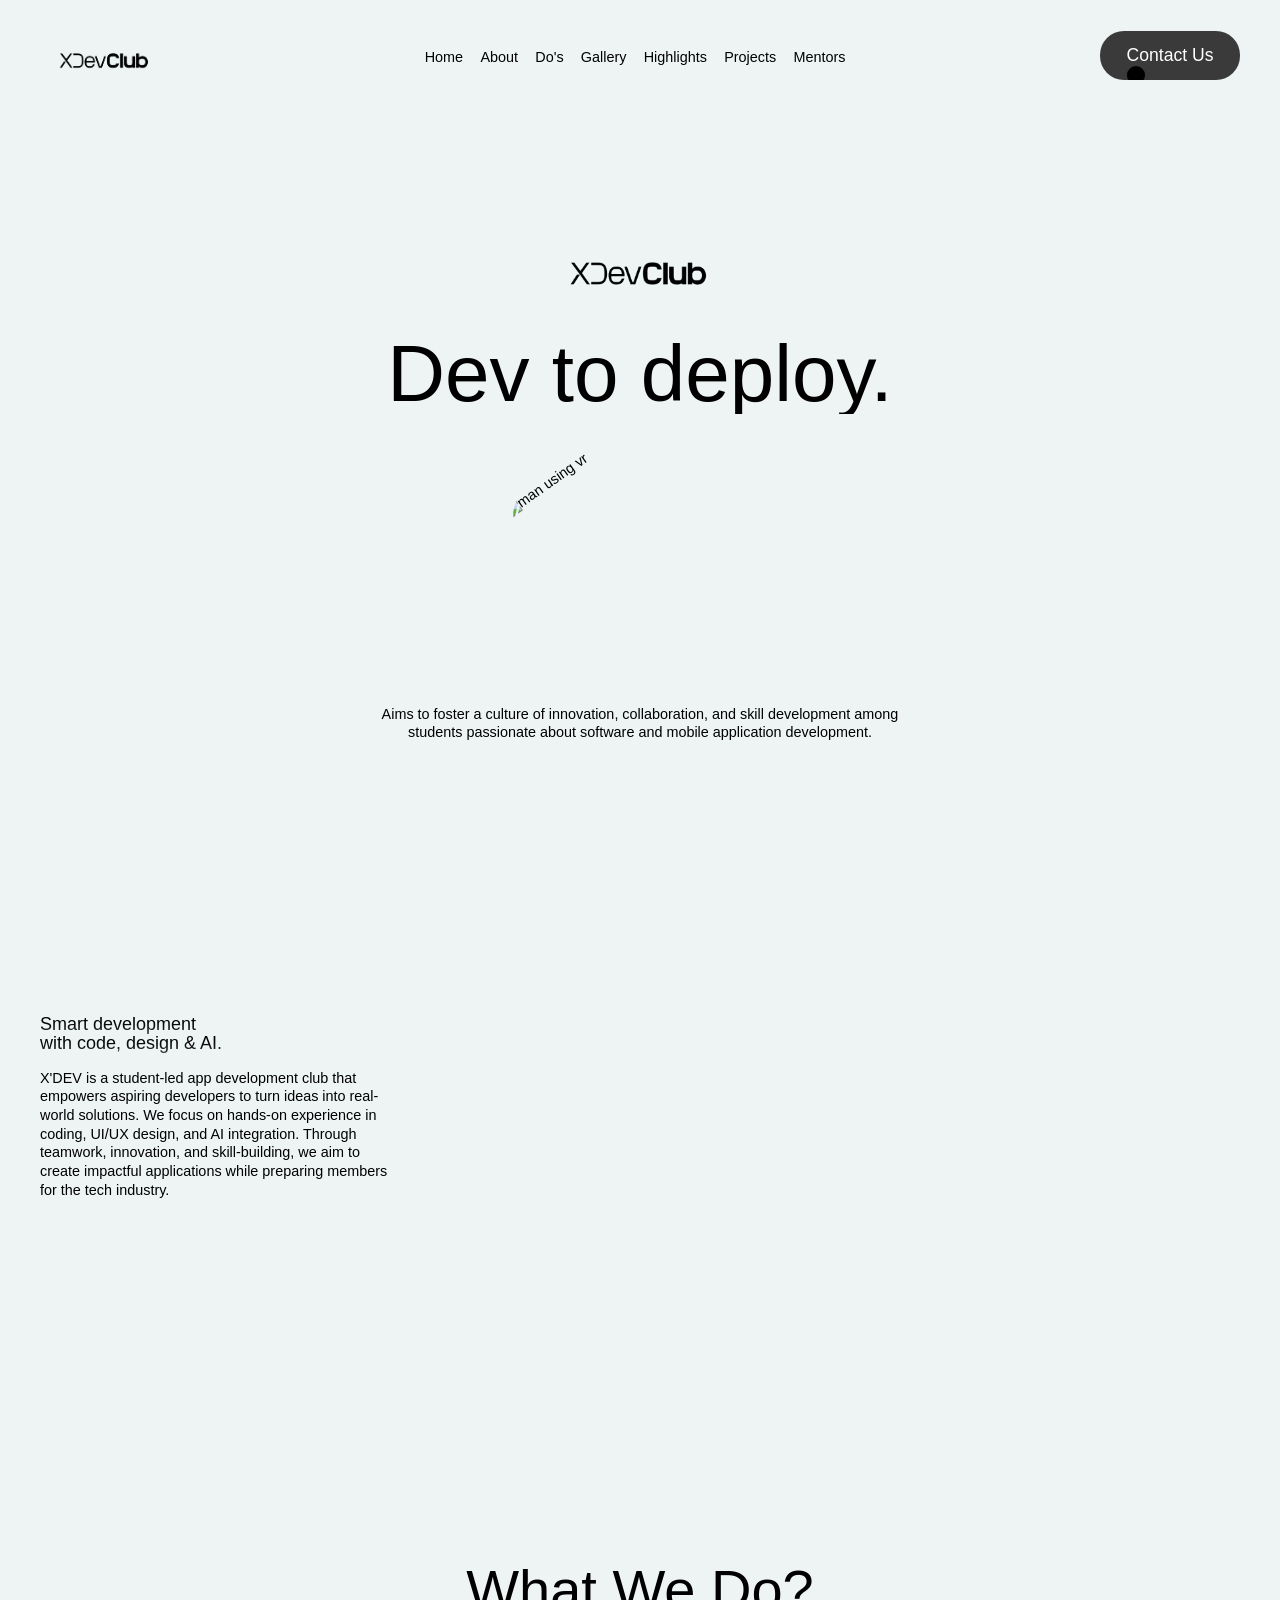
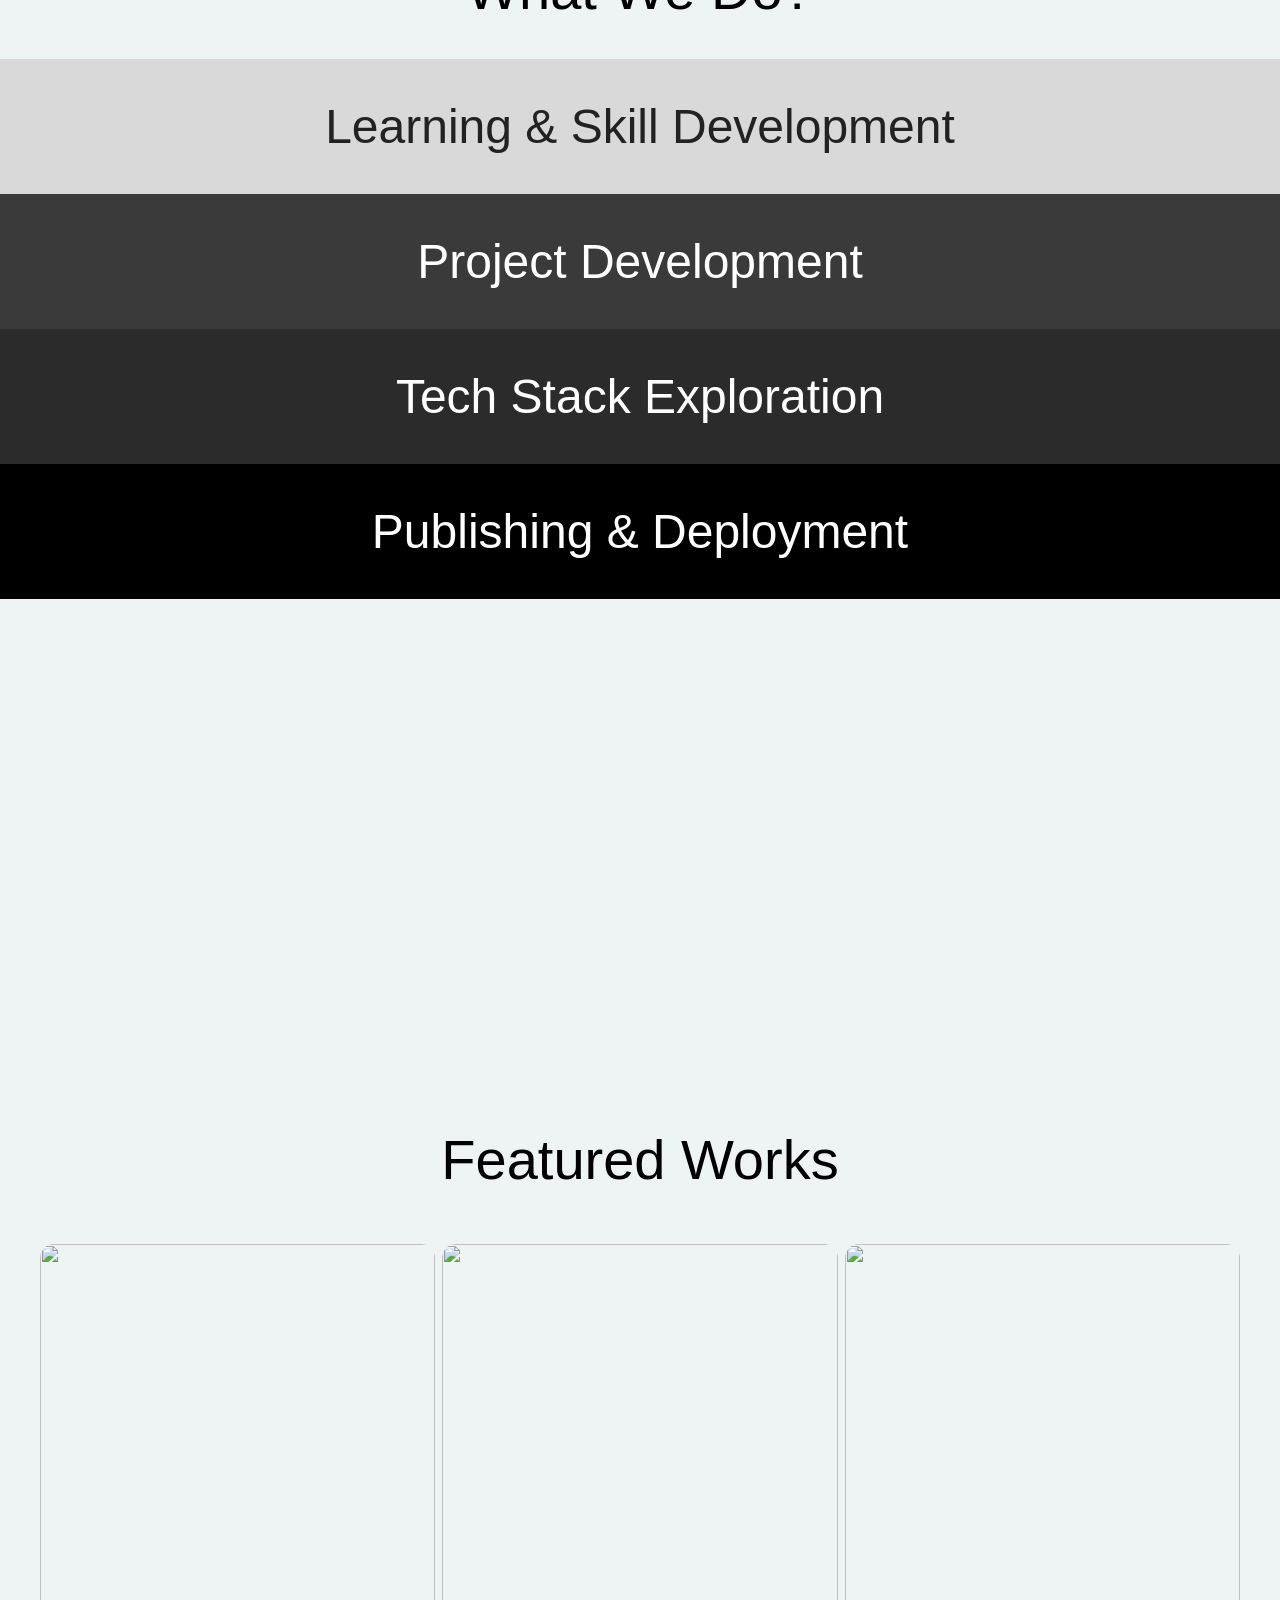
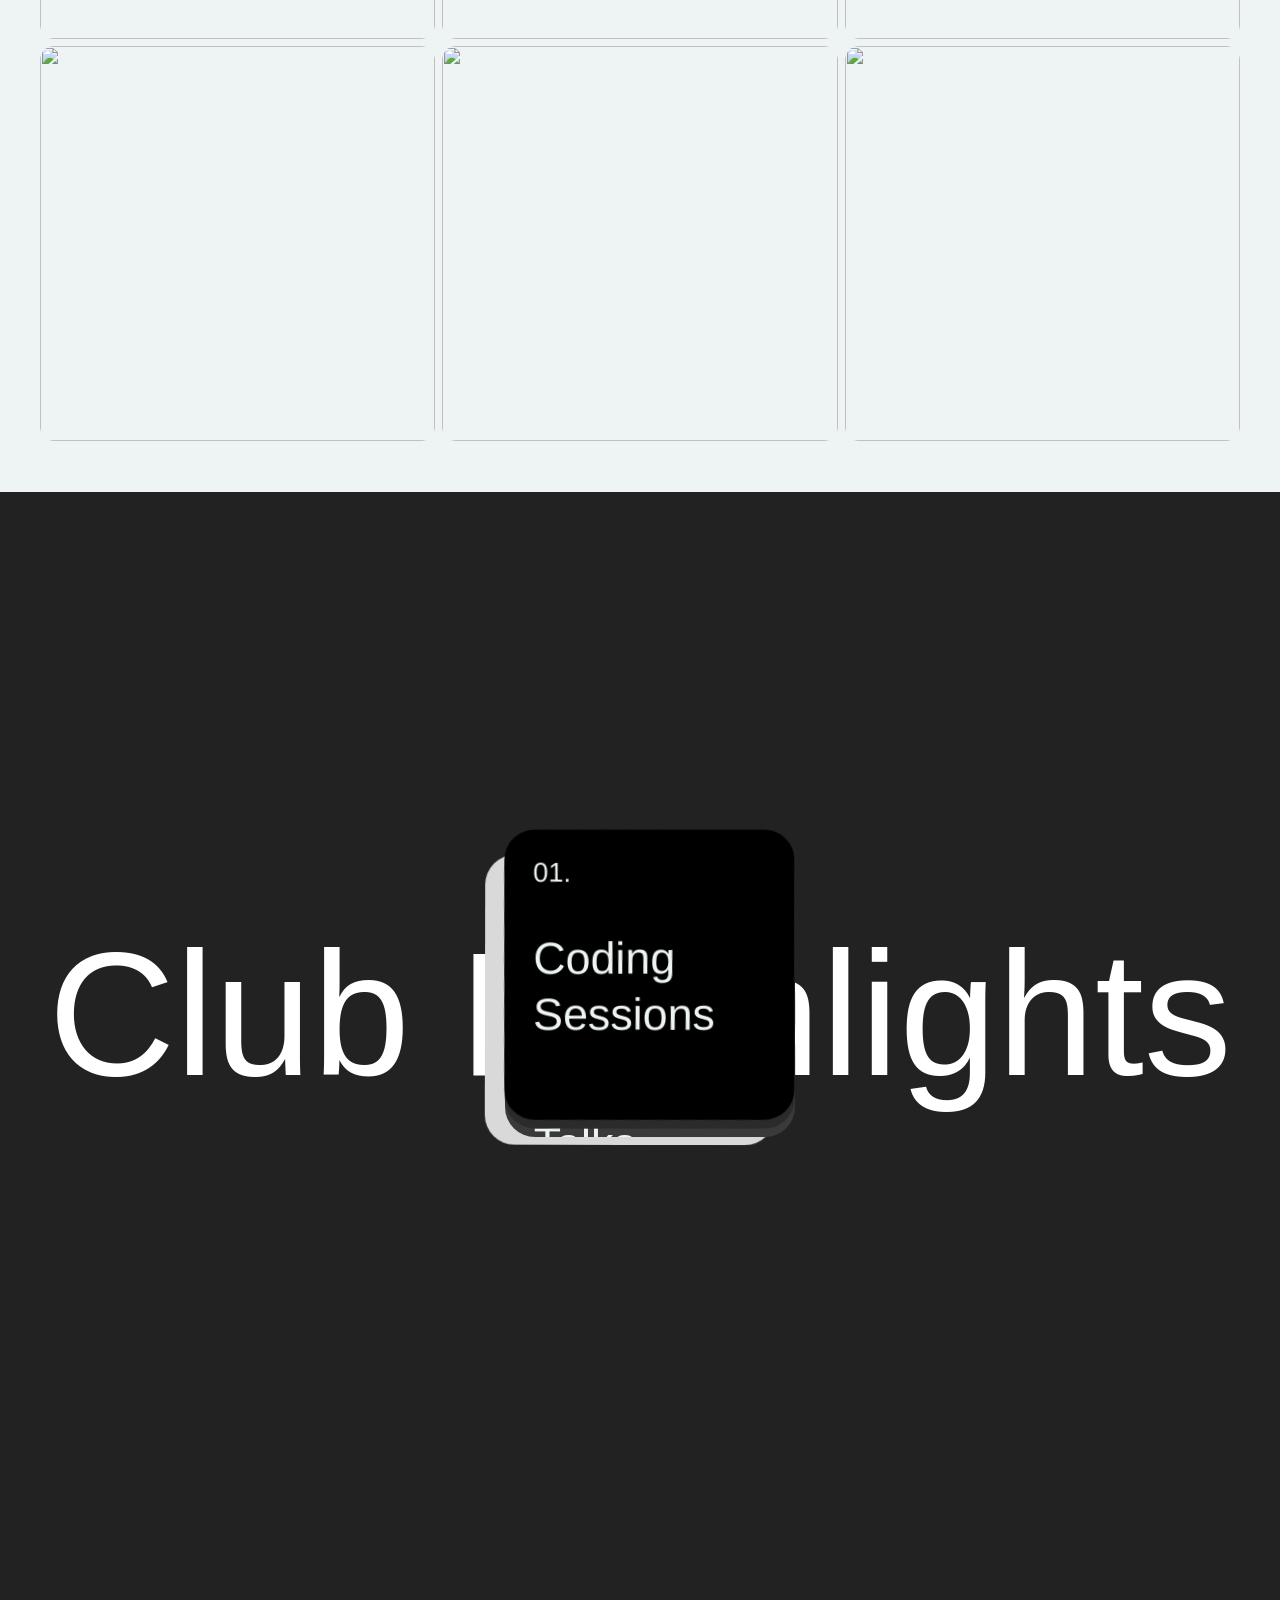
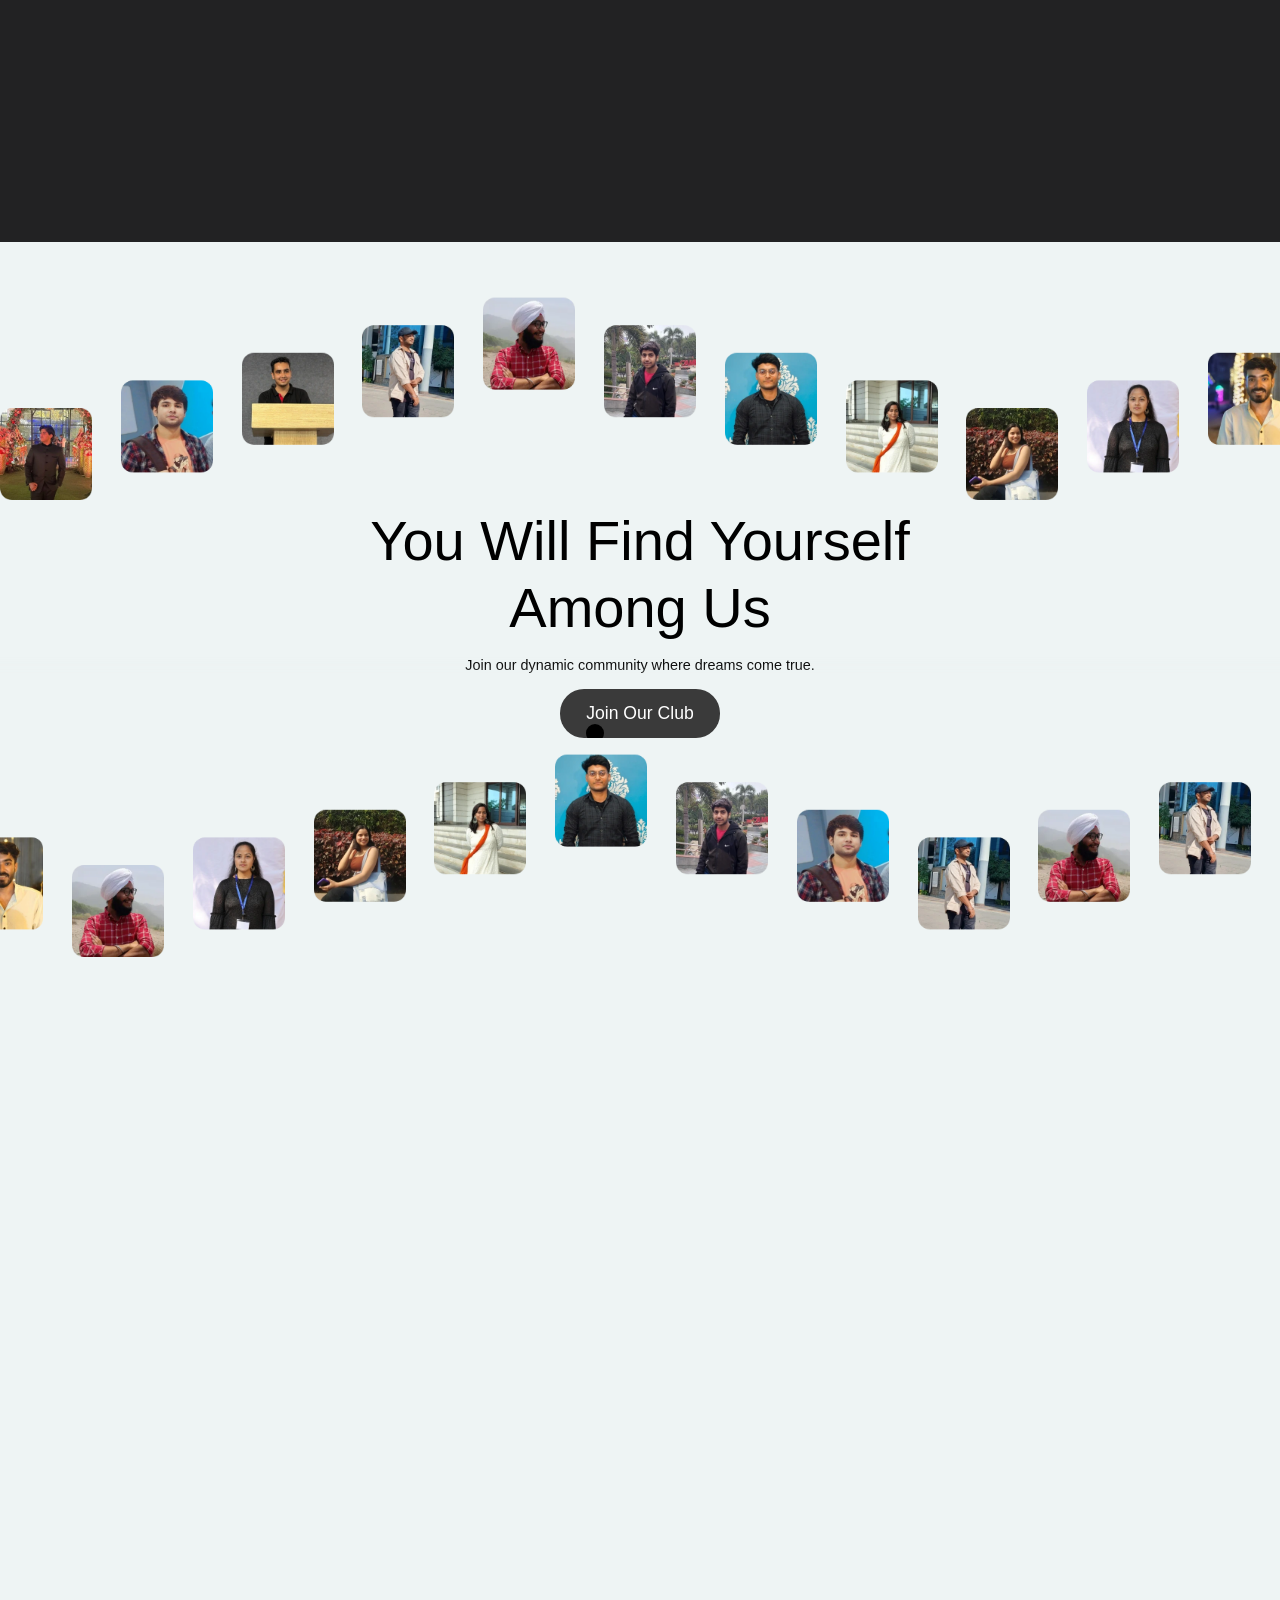
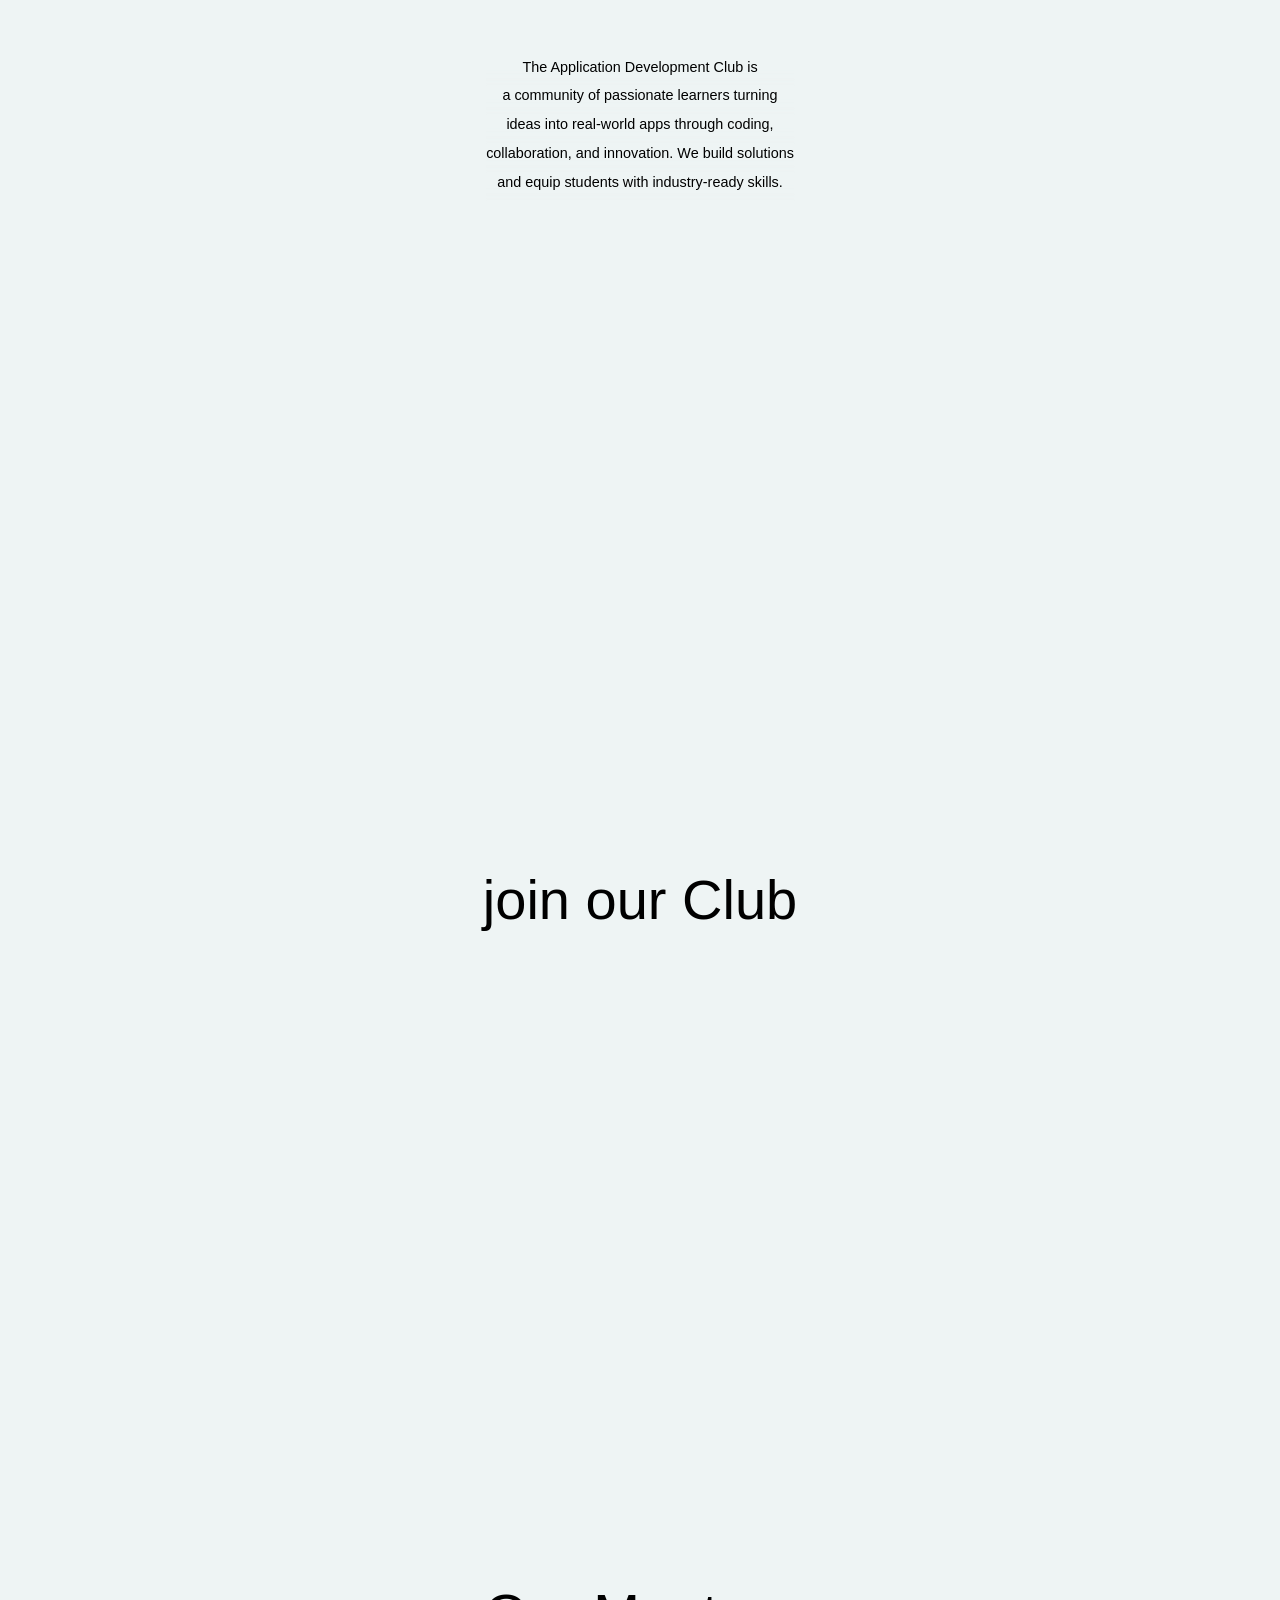
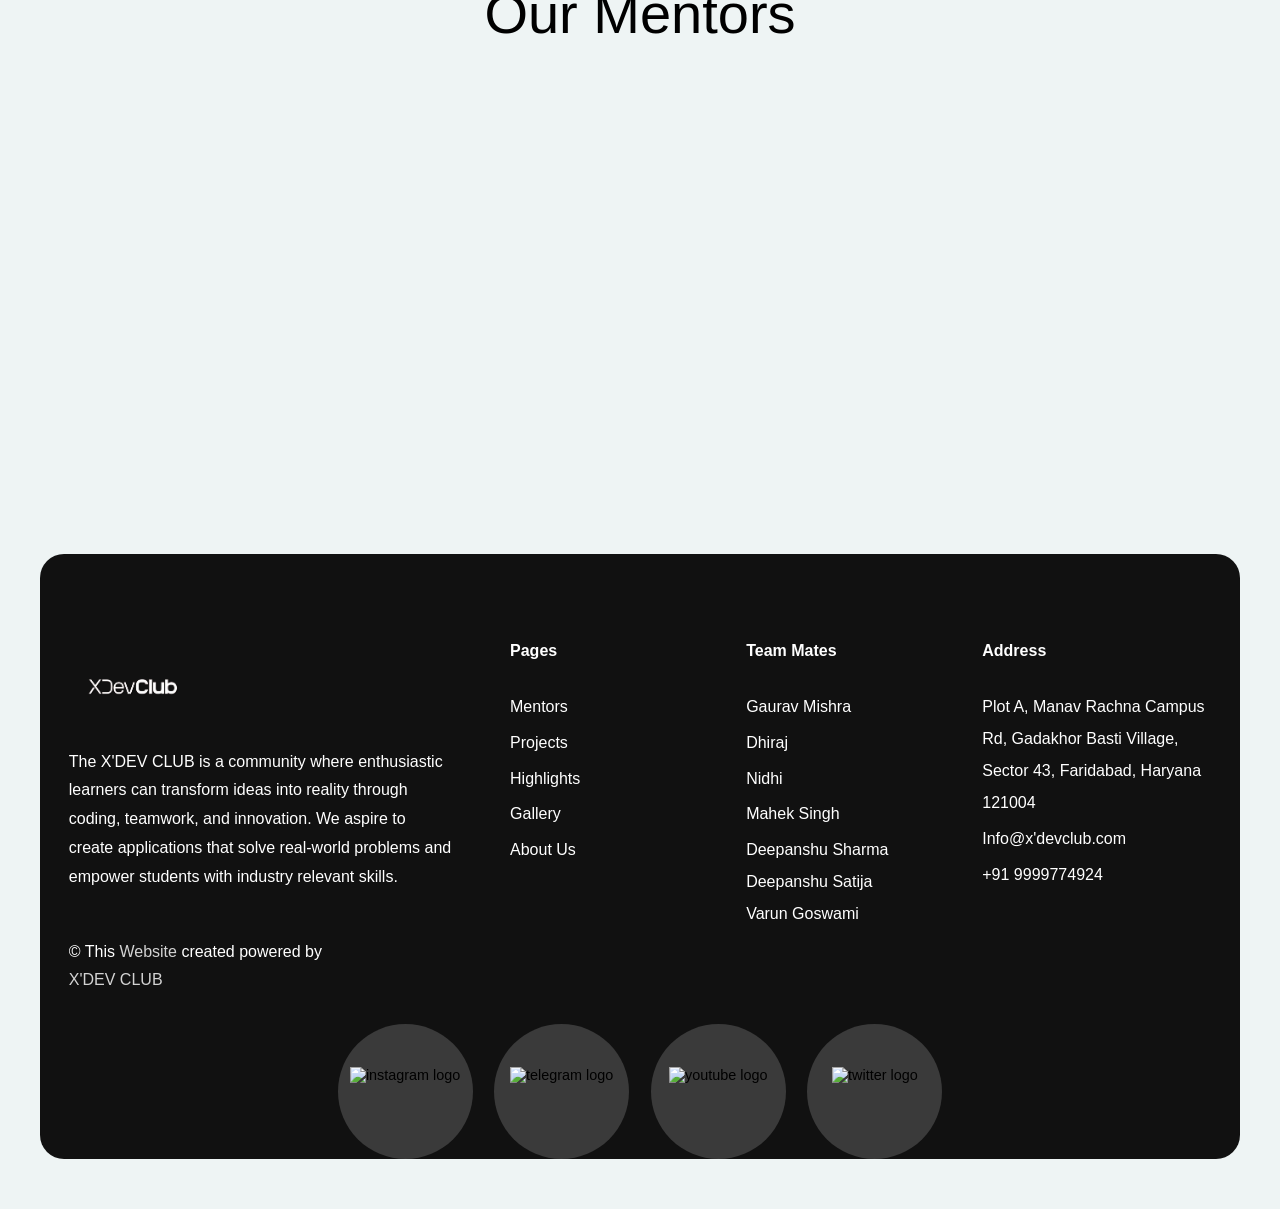
==== index.html @ ff3aebcc "." ====
<!DOCTYPE html>
<html
  data-wf-domain="specter-studios.webflow.io"
  data-wf-page="67787910245ba077c7a94ab8"
  data-wf-site="67787910245ba077c7a94ab2"
  data-wf-status="1"
  lang="en"
  data-wf-locale="en"
>
  <head>
    <meta charset="utf-8" />
    <title>X'DevClub</title>
    <meta
      content="The Application Development Club aims to foster a culture of innovation, collaboration, and
      skill development among students passionate about software and mobile application
      development. Our mission is to equip students with hands-on experience in coding, UI/UX
      design, and AI integration, enabling them to develop real-world applications and contribute to
      technological advancements. 🚀 Let’s build something extraordinary!"
      name="description"
    />
    <meta content="X'DevClub" property="og:title" />
    <meta
      content="The Application Development Club aims to foster a culture of innovation, collaboration, and
      skill development among students passionate about software and mobile application
      development. Our mission is to equip students with hands-on experience in coding, UI/UX
      design, and AI integration, enabling them to develop real-world applications and contribute to
      technological advancements. 🚀 Let’s build something extraordinary!"
      property="og:description"
    />
    <meta content="X'DevClub" property="twitter:title" />
    <meta
      content="The Application Development Club aims to foster a culture of innovation, collaboration, and
skill development among students passionate about software and mobile application
development. Our mission is to equip students with hands-on experience in coding, UI/UX
design, and AI integration, enabling them to develop real-world applications and contribute to
technological advancements. 🚀 Let’s build something extraordinary!"
      property="twitter:description"
    />
    <meta property="og:type" content="website" />
    <meta content="summary_large_image" name="twitter:card" />
    <meta content="width=device-width, initial-scale=1" name="viewport" />
    <meta content="Webflow" name="generator" />
    <link href="cdn_carsol.css" rel="stylesheet" type="text/css" />
    <style>
      @media (min-width: 992px) {
        html.w-mod-js:not(.w-mod-ix)
          [data-w-id="8fbbba06-4686-73ca-86e0-93677d5e6ffd"] {
          opacity: 0;
          -webkit-transform: translate3d(0, 0, 0) scale3d(0.1, 0.1, 1)
            rotateX(0) rotateY(0) rotateZ(0) skew(0, 0);
          -moz-transform: translate3d(0, 0, 0) scale3d(0.1, 0.1, 1) rotateX(0)
            rotateY(0) rotateZ(0) skew(0, 0);
          -ms-transform: translate3d(0, 0, 0) scale3d(0.1, 0.1, 1) rotateX(0)
            rotateY(0) rotateZ(0) skew(0, 0);
          transform: translate3d(0, 0, 0) scale3d(0.1, 0.1, 1) rotateX(0)
            rotateY(0) rotateZ(0) skew(0, 0);
        }
        html.w-mod-js:not(.w-mod-ix)
          [data-w-id="35532ee8-5e47-c0be-acbe-af765d3883df"] {
          -webkit-transform: translate3d(0, 30%, 0) scale3d(1, 1, 1) rotateX(0)
            rotateY(0) rotateZ(0) skew(0, 0);
          -moz-transform: translate3d(0, 30%, 0) scale3d(1, 1, 1) rotateX(0)
            rotateY(0) rotateZ(0) skew(0, 0);
          -ms-transform: translate3d(0, 30%, 0) scale3d(1, 1, 1) rotateX(0)
            rotateY(0) rotateZ(0) skew(0, 0);
          transform: translate3d(0, 30%, 0) scale3d(1, 1, 1) rotateX(0)
            rotateY(0) rotateZ(0) skew(0, 0);
          opacity: 0;
        }
        html.w-mod-js:not(.w-mod-ix)
          [data-w-id="ab9edc74-f421-f629-2e8b-73b5ed962778"] {
          -webkit-transform: translate3d(0, 100%, 0) scale3d(1, 1, 1) rotateX(0)
            rotateY(0) rotateZ(0) skew(0, 0);
          -moz-transform: translate3d(0, 100%, 0) scale3d(1, 1, 1) rotateX(0)
            rotateY(0) rotateZ(0) skew(0, 0);
          -ms-transform: translate3d(0, 100%, 0) scale3d(1, 1, 1) rotateX(0)
            rotateY(0) rotateZ(0) skew(0, 0);
          transform: translate3d(0, 100%, 0) scale3d(1, 1, 1) rotateX(0)
            rotateY(0) rotateZ(0) skew(0, 0);
          opacity: 0;
        }
        html.w-mod-js:not(.w-mod-ix)
          [data-w-id="3437be20-a809-67d1-092b-f926d7e4518e"] {
          -webkit-transform: translate3d(0, 0, 0) scale3d(0.1, 0.1, 1)
            rotateX(0) rotateY(0) rotateZ(0) skew(0, 0);
          -moz-transform: translate3d(0, 0, 0) scale3d(0.1, 0.1, 1) rotateX(0)
            rotateY(0) rotateZ(0) skew(0, 0);
          -ms-transform: translate3d(0, 0, 0) scale3d(0.1, 0.1, 1) rotateX(0)
            rotateY(0) rotateZ(0) skew(0, 0);
          transform: translate3d(0, 0, 0) scale3d(0.1, 0.1, 1) rotateX(0)
            rotateY(0) rotateZ(0) skew(0, 0);
          opacity: 0;
        }
        html.w-mod-js:not(.w-mod-ix)
          [data-w-id="0b38cba1-bd71-31d9-778a-3b362b10320b"] {
          opacity: 0;
        }
        html.w-mod-js:not(.w-mod-ix)
          [data-w-id="0b38cba1-bd71-31d9-778a-3b362b1031ef"] {
          -webkit-transform: translate3d(0, 0, 0) scale3d(1, 1, 1) rotateX(0)
            rotateY(0) rotateZ(0) skew(0, 0);
          -moz-transform: translate3d(0, 0, 0) scale3d(1, 1, 1) rotateX(0)
            rotateY(0) rotateZ(0) skew(0, 0);
          -ms-transform: translate3d(0, 0, 0) scale3d(1, 1, 1) rotateX(0)
            rotateY(0) rotateZ(0) skew(0, 0);
          transform: translate3d(0, 0, 0) scale3d(1, 1, 1) rotateX(0) rotateY(0)
            rotateZ(0) skew(0, 0);
        }
        html.w-mod-js:not(.w-mod-ix)
          [data-w-id="0b38cba1-bd71-31d9-778a-3b362b1031f1"] {
          opacity: 0;
        }
        html.w-mod-js:not(.w-mod-ix)
          [data-w-id="0b38cba1-bd71-31d9-778a-3b362b1031fe"] {
          opacity: 0;
        }
        html.w-mod-js:not(.w-mod-ix)
          [data-w-id="0b38cba1-bd71-31d9-778a-3b362b103209"] {
          -webkit-transform: translate3d(0, 0, 0) scale3d(1, 1, 1) rotateX(0)
            rotateY(0) rotateZ(0) skew(0, 0);
          -moz-transform: translate3d(0, 0, 0) scale3d(1, 1, 1) rotateX(0)
            rotateY(0) rotateZ(0) skew(0, 0);
          -ms-transform: translate3d(0, 0, 0) scale3d(1, 1, 1) rotateX(0)
            rotateY(0) rotateZ(0) skew(0, 0);
          transform: translate3d(0, 0, 0) scale3d(1, 1, 1) rotateX(0) rotateY(0)
            rotateZ(0) skew(0, 0);
        }
        html.w-mod-js:not(.w-mod-ix)
          [data-w-id="0b38cba1-bd71-31d9-778a-3b362b103218"] {
          opacity: 0;
        }
        html.w-mod-js:not(.w-mod-ix)
          [data-w-id="0b38cba1-bd71-31d9-778a-3b362b1031fc"] {
          -webkit-transform: translate3d(0, 0, 0) scale3d(1, 1, 1) rotateX(0)
            rotateY(0) rotateZ(0) skew(0, 0);
          -moz-transform: translate3d(0, 0, 0) scale3d(1, 1, 1) rotateX(0)
            rotateY(0) rotateZ(0) skew(0, 0);
          -ms-transform: translate3d(0, 0, 0) scale3d(1, 1, 1) rotateX(0)
            rotateY(0) rotateZ(0) skew(0, 0);
          transform: translate3d(0, 0, 0) scale3d(1, 1, 1) rotateX(0) rotateY(0)
            rotateZ(0) skew(0, 0);
        }
        html.w-mod-js:not(.w-mod-ix)
          [data-w-id="9587551f-8542-8efc-26c5-cc6e75524a61"] {
          opacity: 1;
          width: 70%;
        }
        html.w-mod-js:not(.w-mod-ix)
          [data-w-id="9587551f-8542-8efc-26c5-cc6e75524a66"] {
          opacity: 1;
          width: 70%;
        }
        html.w-mod-js:not(.w-mod-ix)
          [data-w-id="9587551f-8542-8efc-26c5-cc6e75524a6b"] {
          opacity: 1;
          width: 70%;
        }
        html.w-mod-js:not(.w-mod-ix)
          [data-w-id="9587551f-8542-8efc-26c5-cc6e75524a70"] {
          opacity: 1;
          width: 70%;
        }
        html.w-mod-js:not(.w-mod-ix)
          [data-w-id="9587551f-8542-8efc-26c5-cc6e75524a69"] {
          -webkit-transform: translate3d(0, 0, 0) scale3d(1, 1, 1) rotateX(0)
            rotateY(0) rotateZ(0deg) skew(0, 0);
          -moz-transform: translate3d(0, 0, 0) scale3d(1, 1, 1) rotateX(0)
            rotateY(0) rotateZ(0deg) skew(0, 0);
          -ms-transform: translate3d(0, 0, 0) scale3d(1, 1, 1) rotateX(0)
            rotateY(0) rotateZ(0deg) skew(0, 0);
          transform: translate3d(0, 0, 0) scale3d(1, 1, 1) rotateX(0) rotateY(0)
            rotateZ(0deg) skew(0, 0);
        }
        html.w-mod-js:not(.w-mod-ix)
          [data-w-id="9587551f-8542-8efc-26c5-cc6e75524a6e"] {
          -webkit-transform: translate3d(0, 0, 0) scale3d(1, 1, 1) rotateX(0)
            rotateY(0) rotateZ(0deg) skew(0, 0);
          -moz-transform: translate3d(0, 0, 0) scale3d(1, 1, 1) rotateX(0)
            rotateY(0) rotateZ(0deg) skew(0, 0);
          -ms-transform: translate3d(0, 0, 0) scale3d(1, 1, 1) rotateX(0)
            rotateY(0) rotateZ(0deg) skew(0, 0);
          transform: translate3d(0, 0, 0) scale3d(1, 1, 1) rotateX(0) rotateY(0)
            rotateZ(0deg) skew(0, 0);
        }
        html.w-mod-js:not(.w-mod-ix)
          [data-w-id="9587551f-8542-8efc-26c5-cc6e75524a64"] {
          -webkit-transform: translate3d(0, 0, 0) scale3d(1, 1, 1) rotateX(0)
            rotateY(0) rotateZ(0deg) skew(0, 0);
          -moz-transform: translate3d(0, 0, 0) scale3d(1, 1, 1) rotateX(0)
            rotateY(0) rotateZ(0deg) skew(0, 0);
          -ms-transform: translate3d(0, 0, 0) scale3d(1, 1, 1) rotateX(0)
            rotateY(0) rotateZ(0deg) skew(0, 0);
          transform: translate3d(0, 0, 0) scale3d(1, 1, 1) rotateX(0) rotateY(0)
            rotateZ(0deg) skew(0, 0);
        }
        html.w-mod-js:not(.w-mod-ix)
          [data-w-id="9587551f-8542-8efc-26c5-cc6e75524a73"] {
          -webkit-transform: translate3d(0, 0, 0) scale3d(1, 1, 1) rotateX(0)
            rotateY(0) rotateZ(0deg) skew(0, 0);
          -moz-transform: translate3d(0, 0, 0) scale3d(1, 1, 1) rotateX(0)
            rotateY(0) rotateZ(0deg) skew(0, 0);
          -ms-transform: translate3d(0, 0, 0) scale3d(1, 1, 1) rotateX(0)
            rotateY(0) rotateZ(0deg) skew(0, 0);
          transform: translate3d(0, 0, 0) scale3d(1, 1, 1) rotateX(0) rotateY(0)
            rotateZ(0deg) skew(0, 0);
        }
        html.w-mod-js:not(.w-mod-ix)
          [data-w-id="4a65b648-2397-6355-b151-b437a71fe22b"] {
          opacity: 0;
        }
        html.w-mod-js:not(.w-mod-ix)
          [data-w-id="e6f961f5-3f72-dba5-6212-361e06eab67c"] {
          -webkit-transform: translate3d(0, 0, 0) scale3d(1, 1, 1) rotateX(0)
            rotateY(0) rotateZ(0) skew(0, 0);
          -moz-transform: translate3d(0, 0, 0) scale3d(1, 1, 1) rotateX(0)
            rotateY(0) rotateZ(0) skew(0, 0);
          -ms-transform: translate3d(0, 0, 0) scale3d(1, 1, 1) rotateX(0)
            rotateY(0) rotateZ(0) skew(0, 0);
          transform: translate3d(0, 0, 0) scale3d(1, 1, 1) rotateX(0) rotateY(0)
            rotateZ(0) skew(0, 0);
        }
      }

      @media (max-width: 991px) and (min-width: 768px) {
        html.w-mod-js:not(.w-mod-ix)
          [data-w-id="8fbbba06-4686-73ca-86e0-93677d5e6ffd"] {
          opacity: 0;
          -webkit-transform: translate3d(0, 0, 0) scale3d(0.1, 0.1, 1)
            rotateX(0) rotateY(0) rotateZ(0) skew(0, 0);
          -moz-transform: translate3d(0, 0, 0) scale3d(0.1, 0.1, 1) rotateX(0)
            rotateY(0) rotateZ(0) skew(0, 0);
          -ms-transform: translate3d(0, 0, 0) scale3d(0.1, 0.1, 1) rotateX(0)
            rotateY(0) rotateZ(0) skew(0, 0);
          transform: translate3d(0, 0, 0) scale3d(0.1, 0.1, 1) rotateX(0)
            rotateY(0) rotateZ(0) skew(0, 0);
        }
        html.w-mod-js:not(.w-mod-ix)
          [data-w-id="35532ee8-5e47-c0be-acbe-af765d3883df"] {
          -webkit-transform: translate3d(0, 30%, 0) scale3d(1, 1, 1) rotateX(0)
            rotateY(0) rotateZ(0) skew(0, 0);
          -moz-transform: translate3d(0, 30%, 0) scale3d(1, 1, 1) rotateX(0)
            rotateY(0) rotateZ(0) skew(0, 0);
          -ms-transform: translate3d(0, 30%, 0) scale3d(1, 1, 1) rotateX(0)
            rotateY(0) rotateZ(0) skew(0, 0);
          transform: translate3d(0, 30%, 0) scale3d(1, 1, 1) rotateX(0)
            rotateY(0) rotateZ(0) skew(0, 0);
          opacity: 0;
        }
        html.w-mod-js:not(.w-mod-ix)
          [data-w-id="ab9edc74-f421-f629-2e8b-73b5ed962778"] {
          -webkit-transform: translate3d(0, 100%, 0) scale3d(1, 1, 1) rotateX(0)
            rotateY(0) rotateZ(0) skew(0, 0);
          -moz-transform: translate3d(0, 100%, 0) scale3d(1, 1, 1) rotateX(0)
            rotateY(0) rotateZ(0) skew(0, 0);
          -ms-transform: translate3d(0, 100%, 0) scale3d(1, 1, 1) rotateX(0)
            rotateY(0) rotateZ(0) skew(0, 0);
          transform: translate3d(0, 100%, 0) scale3d(1, 1, 1) rotateX(0)
            rotateY(0) rotateZ(0) skew(0, 0);
          opacity: 0;
        }
        html.w-mod-js:not(.w-mod-ix)
          [data-w-id="3437be20-a809-67d1-092b-f926d7e4518e"] {
          -webkit-transform: translate3d(0, 0, 0) scale3d(0.1, 0.1, 1)
            rotateX(0) rotateY(0) rotateZ(0) skew(0, 0);
          -moz-transform: translate3d(0, 0, 0) scale3d(0.1, 0.1, 1) rotateX(0)
            rotateY(0) rotateZ(0) skew(0, 0);
          -ms-transform: translate3d(0, 0, 0) scale3d(0.1, 0.1, 1) rotateX(0)
            rotateY(0) rotateZ(0) skew(0, 0);
          transform: translate3d(0, 0, 0) scale3d(0.1, 0.1, 1) rotateX(0)
            rotateY(0) rotateZ(0) skew(0, 0);
          opacity: 0;
        }
      }

      @media (max-width: 767px) and (min-width: 480px) {
        html.w-mod-js:not(.w-mod-ix)
          [data-w-id="8fbbba06-4686-73ca-86e0-93677d5e6ffd"] {
          opacity: 0;
          -webkit-transform: translate3d(0, 0, 0) scale3d(0.1, 0.1, 1)
            rotateX(0) rotateY(0) rotateZ(0) skew(0, 0);
          -moz-transform: translate3d(0, 0, 0) scale3d(0.1, 0.1, 1) rotateX(0)
            rotateY(0) rotateZ(0) skew(0, 0);
          -ms-transform: translate3d(0, 0, 0) scale3d(0.1, 0.1, 1) rotateX(0)
            rotateY(0) rotateZ(0) skew(0, 0);
          transform: translate3d(0, 0, 0) scale3d(0.1, 0.1, 1) rotateX(0)
            rotateY(0) rotateZ(0) skew(0, 0);
        }
        html.w-mod-js:not(.w-mod-ix)
          [data-w-id="35532ee8-5e47-c0be-acbe-af765d3883df"] {
          -webkit-transform: translate3d(0, 30%, 0) scale3d(1, 1, 1) rotateX(0)
            rotateY(0) rotateZ(0) skew(0, 0);
          -moz-transform: translate3d(0, 30%, 0) scale3d(1, 1, 1) rotateX(0)
            rotateY(0) rotateZ(0) skew(0, 0);
          -ms-transform: translate3d(0, 30%, 0) scale3d(1, 1, 1) rotateX(0)
            rotateY(0) rotateZ(0) skew(0, 0);
          transform: translate3d(0, 30%, 0) scale3d(1, 1, 1) rotateX(0)
            rotateY(0) rotateZ(0) skew(0, 0);
          opacity: 0;
        }
        html.w-mod-js:not(.w-mod-ix)
          [data-w-id="ab9edc74-f421-f629-2e8b-73b5ed962778"] {
          -webkit-transform: translate3d(0, 100%, 0) scale3d(1, 1, 1) rotateX(0)
            rotateY(0) rotateZ(0) skew(0, 0);
          -moz-transform: translate3d(0, 100%, 0) scale3d(1, 1, 1) rotateX(0)
            rotateY(0) rotateZ(0) skew(0, 0);
          -ms-transform: translate3d(0, 100%, 0) scale3d(1, 1, 1) rotateX(0)
            rotateY(0) rotateZ(0) skew(0, 0);
          transform: translate3d(0, 100%, 0) scale3d(1, 1, 1) rotateX(0)
            rotateY(0) rotateZ(0) skew(0, 0);
          opacity: 0;
        }
        html.w-mod-js:not(.w-mod-ix)
          [data-w-id="3437be20-a809-67d1-092b-f926d7e4518e"] {
          -webkit-transform: translate3d(0, 0, 0) scale3d(0.1, 0.1, 1)
            rotateX(0) rotateY(0) rotateZ(0) skew(0, 0);
          -moz-transform: translate3d(0, 0, 0) scale3d(0.1, 0.1, 1) rotateX(0)
            rotateY(0) rotateZ(0) skew(0, 0);
          -ms-transform: translate3d(0, 0, 0) scale3d(0.1, 0.1, 1) rotateX(0)
            rotateY(0) rotateZ(0) skew(0, 0);
          transform: translate3d(0, 0, 0) scale3d(0.1, 0.1, 1) rotateX(0)
            rotateY(0) rotateZ(0) skew(0, 0);
          opacity: 0;
        }
      }

      @media (max-width: 479px) {
        html.w-mod-js:not(.w-mod-ix)
          [data-w-id="8fbbba06-4686-73ca-86e0-93677d5e6ffd"] {
          opacity: 0;
          -webkit-transform: translate3d(0, 0, 0) scale3d(0.1, 0.1, 1)
            rotateX(0) rotateY(0) rotateZ(0) skew(0, 0);
          -moz-transform: translate3d(0, 0, 0) scale3d(0.1, 0.1, 1) rotateX(0)
            rotateY(0) rotateZ(0) skew(0, 0);
          -ms-transform: translate3d(0, 0, 0) scale3d(0.1, 0.1, 1) rotateX(0)
            rotateY(0) rotateZ(0) skew(0, 0);
          transform: translate3d(0, 0, 0) scale3d(0.1, 0.1, 1) rotateX(0)
            rotateY(0) rotateZ(0) skew(0, 0);
        }
        html.w-mod-js:not(.w-mod-ix)
          [data-w-id="35532ee8-5e47-c0be-acbe-af765d3883df"] {
          -webkit-transform: translate3d(0, 30%, 0) scale3d(1, 1, 1) rotateX(0)
            rotateY(0) rotateZ(0) skew(0, 0);
          -moz-transform: translate3d(0, 30%, 0) scale3d(1, 1, 1) rotateX(0)
            rotateY(0) rotateZ(0) skew(0, 0);
          -ms-transform: translate3d(0, 30%, 0) scale3d(1, 1, 1) rotateX(0)
            rotateY(0) rotateZ(0) skew(0, 0);
          transform: translate3d(0, 30%, 0) scale3d(1, 1, 1) rotateX(0)
            rotateY(0) rotateZ(0) skew(0, 0);
          opacity: 0;
        }
        html.w-mod-js:not(.w-mod-ix)
          [data-w-id="ab9edc74-f421-f629-2e8b-73b5ed962778"] {
          -webkit-transform: translate3d(0, 100%, 0) scale3d(1, 1, 1) rotateX(0)
            rotateY(0) rotateZ(0) skew(0, 0);
          -moz-transform: translate3d(0, 100%, 0) scale3d(1, 1, 1) rotateX(0)
            rotateY(0) rotateZ(0) skew(0, 0);
          -ms-transform: translate3d(0, 100%, 0) scale3d(1, 1, 1) rotateX(0)
            rotateY(0) rotateZ(0) skew(0, 0);
          transform: translate3d(0, 100%, 0) scale3d(1, 1, 1) rotateX(0)
            rotateY(0) rotateZ(0) skew(0, 0);
          opacity: 0;
        }
        html.w-mod-js:not(.w-mod-ix)
          [data-w-id="3437be20-a809-67d1-092b-f926d7e4518e"] {
          -webkit-transform: translate3d(0, 0, 0) scale3d(0.1, 0.1, 1)
            rotateX(0) rotateY(0) rotateZ(0) skew(0, 0);
          -moz-transform: translate3d(0, 0, 0) scale3d(0.1, 0.1, 1) rotateX(0)
            rotateY(0) rotateZ(0) skew(0, 0);
          -ms-transform: translate3d(0, 0, 0) scale3d(0.1, 0.1, 1) rotateX(0)
            rotateY(0) rotateZ(0) skew(0, 0);
          transform: translate3d(0, 0, 0) scale3d(0.1, 0.1, 1) rotateX(0)
            rotateY(0) rotateZ(0) skew(0, 0);
          opacity: 0;
        }
      }
    </style>
    <link href="https://fonts.googleapis.com" rel="preconnect" />
    <link
      href="https://fonts.gstatic.com"
      rel="preconnect"
      crossorigin="anonymous"
    />
    <script
      src="https://ajax.googleapis.com/ajax/libs/webfont/1.6.26/webfont.js"
      type="text/javascript"
    ></script>
    <script type="text/javascript">
      WebFont.load({
        google: {
          families: [
            "Syne:regular,500,600,700,800",
            "Bebas Neue:regular:latin,latin-ext",
          ],
        },
      });
    </script>
    <script type="text/javascript">
      !(function (o, c) {
        var n = c.documentElement,
          t = " w-mod-";
        (n.className += t + "js"),
          ("ontouchstart" in o ||
            (o.DocumentTouch && c instanceof DocumentTouch)) &&
            (n.className += t + "touch");
      })(window, document);
    </script>
    <link href="xlogo_with_bg.jpg" rel="shortcut icon" type="image/x-icon" />
    <link rel="apple-touch-icon" />
    <script type="text/javascript">
      window.__WEBFLOW_CURRENCY_SETTINGS = {
        currencyCode: "USD",
        symbol: "$",
        decimal: ".",
        fractionDigits: 2,
        group: ",",
        template:
          '{{wf {"path":"symbol","type":"PlainText"} }} {{wf {"path":"amount","type":"CommercePrice"} }} {{wf {"path":"currencyCode","type":"PlainText"} }}',
        hideDecimalForWholeNumbers: false,
      };
    </script>
  </head>

  <body data-scroll-time="3">
    <main>
      <div
        data-animation="default"
        data-collapse="medium"
        data-duration="500"
        data-easing="ease-in-out"
        data-easing2="ease-in-out"
        data-doc-height="1"
        role="banner"
        class="navbar w-nav"
      >
        <div class="container is--navbar w-container">
          <a
            href="/"
            aria-current="page"
            class="brand-logo is--menu w-nav-brand w--current"
          >
            <h1 class="h1-title is--home">
              <img
                src="image.png"
                alt="X'DEV Club Logo"
                style="width: 130px; height: auto"
              />
            </h1>
          </a>
          <div class="nav-menu-wrap">
            <div
              role="navigation"
              data-w-id="ae8a9a12-82d0-d23e-aa80-50dfda0a73d3"
              class="nav-menu w-nav-menu"
            >
              <a
                data-w-id="1d350023-bfd1-d59c-2b20-290567143db9"
                href="/"
                aria-current="page"
                class="nav-menu-item-wrap is--header w-inline-block w--current"
              >
                <div class="nav-menu__item is--large">Home</div>
                <div class="nav-menu__line"></div>
              </a>
              <a
                data-w-id="a7642e83-ba0c-ff59-ae74-7e8ca9f1b20e"
                href="#aboutttt"
                class="nav-menu-item-wrap is--header w-inline-block"
              >
                <div class="nav-menu__item is--large">About</div>
                <div class="nav-menu__line"></div>
              </a>
              <a
                data-w-id="2ba30397-c5fe-fd92-332a-b99df42c128c"
                href="#what_we_do"
                class="nav-menu-item-wrap is--header w-inline-block"
              >
                <div class="nav-menu__item is--large">Do's</div>
                <div class="nav-menu__line"></div>
              </a>
              <a
                data-w-id="97d31a11-8a9c-2a8e-f899-32db2b7af18f"
                href="#gallery_featured_works"
                class="nav-menu-item-wrap is--header w-inline-block"
              >
                <div class="nav-menu__item is--large">Gallery</div>
                <div class="nav-menu__line"></div>
              </a>
              <a
                data-w-id="20dda832-a15d-41c9-afe1-ebad01c2f7b9"
                href="#Highlights"
                class="nav-menu-item-wrap is--header w-inline-block"
              >
                <div class="nav-menu__item is--large">Highlights</div>
                <div class="nav-menu__line"></div>
              </a>
              <a
                data-w-id="350c310b-54d1-9628-13e9-a2b761bc4ffe"
                href="#"
                class="nav-menu-item-wrap is--header w-inline-block"
              >
                <div class="nav-menu__item is--large">Projects</div>
                <div class="nav-menu__line"></div>
              </a>
              <a
                data-w-id="e03b4330-9eaf-8617-d6e9-c78133c66767"
                href="#Mentors"
                class="nav-menu-item-wrap is--header w-inline-block"
              >
                <div class="nav-menu__item is--large">Mentors</div>
                <div class="nav-menu__line"></div>
              </a>
              <div class="nav-menu-bg"></div>
            </div>
          </div>
          <div class="navbar-button-wrap">
            <div
              data-w-id="ae8a9a12-82d0-d23e-aa80-50dfda0a73e1"
              class="menu-button w-nav-button"
            >
              <div class="menu-button__line is--first"></div>
              <div class="menu-button__line is--second"></div>
            </div>
            <div class="navbar-contact-button-wrap">
              <a
                href="#"
                data-w-id="0dd4854a-d943-1665-901d-2a8c8cece449"
                class="global-button w-inline-block"
              >
                <div class="button__text">Contact Us</div>
                <div class="color-box is--black"></div>
              </a>
            </div>
          </div>
        </div>
      </div>
      <section
        data-w-id="0edd65f2-6f8c-7ef6-dcc3-559767cf5458"
        class="home-hero-section"
      >
        <div
          class="w-layout-blockcontainer container is--vertical-padding-zero w-container"
        >
          <div class="home-hero">
            <div
              data-w-id="55493c98-1304-216e-1d89-3d5e71365487"
              class="slide-animation-wrapper"
            >
              <div class="hidden-element">
                <div
                  style="
                    -webkit-transform: translate3d(null, 70%, 0)
                      scale3d(1, 1, 1) rotateX(0) rotateY(0) rotateZ(0)
                      skew(0, 0);
                    -moz-transform: translate3d(null, 70%, 0) scale3d(1, 1, 1)
                      rotateX(0) rotateY(0) rotateZ(0) skew(0, 0);
                    -ms-transform: translate3d(null, 70%, 0) scale3d(1, 1, 1)
                      rotateX(0) rotateY(0) rotateZ(0) skew(0, 0);
                    transform: translate3d(null, 70%, 0) scale3d(1, 1, 1)
                      rotateX(0) rotateY(0) rotateZ(0) skew(0, 0);
                  "
                  class="first-line"
                >
                  <!-- <h1 class="h1-title is--home">X'DEV Club</h1> -->
                  <h1 class="h1-title is--home">
                    <img
                      src="image.png"
                      alt="X'DEV Club Logo"
                      style="width: 200px; height: auto"
                    />
                  </h1>
                </div>
                <div class="shadow is--first"></div>
              </div>
              <div class="hidden-element">
                <div
                  style="
                    -webkit-transform: translate3d(null, 70%, 0)
                      scale3d(1, 1, 1) rotateX(0) rotateY(0) rotateZ(0)
                      skew(0, 0);
                    -moz-transform: translate3d(null, 70%, 0) scale3d(1, 1, 1)
                      rotateX(0) rotateY(0) rotateZ(0) skew(0, 0);
                    -ms-transform: translate3d(null, 70%, 0) scale3d(1, 1, 1)
                      rotateX(0) rotateY(0) rotateZ(0) skew(0, 0);
                    transform: translate3d(null, 70%, 0) scale3d(1, 1, 1)
                      rotateX(0) rotateY(0) rotateZ(0) skew(0, 0);
                  "
                  class="second-line"
                >
                  <h1 class="h1-title is--home">Dev to deploy.</h1>
                </div>
                <div class="shadow is--second"></div>
              </div>
            </div>
            <div class="home-cards-wrap">
              <div class="home-cards">
                <div class="card is--first">
                  <img
                    src="https://cdn.prod.website-files.com/67787910245ba077c7a94ab2/677b43122646de216e3f501f_front_view_female_student_wearing_backpack_holding_paints_tassels-min.avif"
                    loading="eager"
                    sizes="(max-width: 767px) 100vw, (max-width: 991px) 95vw, 940px"
                    srcset="
                      https://cdn.prod.website-files.com/67787910245ba077c7a94ab2/677b43122646de216e3f501f_front_view_female_student_wearing_backpack_holding_paints_tassels-min-p-500.avif   500w,
                      https://cdn.prod.website-files.com/67787910245ba077c7a94ab2/677b43122646de216e3f501f_front_view_female_student_wearing_backpack_holding_paints_tassels-min-p-800.avif   800w,
                      https://cdn.prod.website-files.com/67787910245ba077c7a94ab2/677b43122646de216e3f501f_front_view_female_student_wearing_backpack_holding_paints_tassels-min-p-1080.avif 1080w,
                      https://images.unsplash.com/photo-1672309558498-cfcc89afff25?q=80&w=1470&auto=format&fit=crop&ixlib=rb-4.0.3&ixid=M3wxMjA3fDB8MHxwaG90by1wYWdlfHx8fGVufDB8fHx8fA%3D%3D 1600w,
                      https://cdn.prod.website-files.com/67787910245ba077c7a94ab2/677b43122646de216e3f501f_front_view_female_student_wearing_backpack_holding_paints_tassels-min-p-2000.avif 2000w,
                      https://cdn.prod.website-files.com/67787910245ba077c7a94ab2/677b43122646de216e3f501f_front_view_female_student_wearing_backpack_holding_paints_tassels-min-p-2600.avif 2600w,
                      https://cdn.prod.website-files.com/67787910245ba077c7a94ab2/677b43122646de216e3f501f_front_view_female_student_wearing_backpack_holding_paints_tassels-min-p-3200.avif 3200w,
                      https://cdn.prod.website-files.com/67787910245ba077c7a94ab2/677b43122646de216e3f501f_front_view_female_student_wearing_backpack_holding_paints_tassels-min.avif        5472w
                    "
                    alt="woman with her face covered"
                    class="card__image"
                  />
                  <!-- <div class="popup-card is--charcoal-gray">
                    <div>@lopers</div>
                    <img
                      src="https://cdn.prod.website-files.com/67787910245ba077c7a94ab2/67a874d09a2e5a49b5b7ed9d_ef4aa9c171cbd412db149b88dd0f45ab_Polygon%202%20%281%29.png"
                      loading="lazy"
                      alt=""
                      class="home-card-info__triangle"
                    />
                  </div> -->
                </div>
                <div class="card is--second">
                  <img
                    src="https://cdn.prod.website-files.com/67787910245ba077c7a94ab2/67a2e04788f60c188bd84884_a5aea530fb34289b91bae6b69d2985d9_11zon_11zon.webp"
                    loading="eager"
                    sizes="(max-width: 767px) 100vw, (max-width: 991px) 95vw, 940px"
                    srcset="
                      https://cdn.prod.website-files.com/67787910245ba077c7a94ab2/67a2e04788f60c188bd84884_a5aea530fb34289b91bae6b69d2985d9_11zon_11zon-p-500.webp   500w,
                      https://cdn.prod.website-files.com/67787910245ba077c7a94ab2/67a2e04788f60c188bd84884_a5aea530fb34289b91bae6b69d2985d9_11zon_11zon-p-800.webp   800w,
                      https://cdn.prod.website-files.com/67787910245ba077c7a94ab2/67a2e04788f60c188bd84884_a5aea530fb34289b91bae6b69d2985d9_11zon_11zon-p-1080.webp 1080w,
                      https://cdn.prod.website-files.com/67787910245ba077c7a94ab2/67a2e04788f60c188bd84884_a5aea530fb34289b91bae6b69d2985d9_11zon_11zon-p-1600.webp 1600w,
                      https://cdn.prod.website-files.com/67787910245ba077c7a94ab2/67a2e04788f60c188bd84884_a5aea530fb34289b91bae6b69d2985d9_11zon_11zon-p-2000.webp 2000w,
                      https://cdn.prod.website-files.com/67787910245ba077c7a94ab2/67a2e04788f60c188bd84884_a5aea530fb34289b91bae6b69d2985d9_11zon_11zon-p-2600.webp 2600w,
                      https://cdn.prod.website-files.com/67787910245ba077c7a94ab2/67a2e04788f60c188bd84884_a5aea530fb34289b91bae6b69d2985d9_11zon_11zon.webp        4096w
                    "
                    alt="phone"
                    class="card__image"
                  />
                </div>
                <div class="card is--third">
                  <img
                    src="https://cdn.prod.website-files.com/67787910245ba077c7a94ab2/67b3a23c516402875e87b8a5_jason-goodman-fznQW-kn5VU-unsplash.avif"
                    loading="eager"
                    sizes="(max-width: 767px) 100vw, (max-width: 991px) 95vw, 940px"
                    srcset="
                      https://cdn.prod.website-files.com/67787910245ba077c7a94ab2/67b3a23c516402875e87b8a5_jason-goodman-fznQW-kn5VU-unsplash-p-500.avif   500w,
                      https://cdn.prod.website-files.com/67787910245ba077c7a94ab2/67b3a23c516402875e87b8a5_jason-goodman-fznQW-kn5VU-unsplash-p-800.avif   800w,
                      https://cdn.prod.website-files.com/67787910245ba077c7a94ab2/67b3a23c516402875e87b8a5_jason-goodman-fznQW-kn5VU-unsplash-p-1080.avif 1080w,
                      https://cdn.prod.website-files.com/67787910245ba077c7a94ab2/67b3a23c516402875e87b8a5_jason-goodman-fznQW-kn5VU-unsplash.avif        2400w
                    "
                    alt="man and woman working together"
                    class="card__image"
                  />
                </div>
                <div class="card is--fourth">
                  <img
                    src="https://cdn.prod.website-files.com/67787910245ba077c7a94ab2/677b43139ba54835157c9676_male-female-graphic-designers-holding-plastic-container-min.avif"
                    loading="eager"
                    sizes="(max-width: 767px) 100vw, (max-width: 991px) 95vw, 940px"
                    srcset="
                      https://cdn.prod.website-files.com/67787910245ba077c7a94ab2/677b43139ba54835157c9676_male-female-graphic-designers-holding-plastic-container-min-p-500.avif   500w,
                      https://cdn.prod.website-files.com/67787910245ba077c7a94ab2/677b43139ba54835157c9676_male-female-graphic-designers-holding-plastic-container-min-p-800.avif   800w,
                      https://cdn.prod.website-files.com/67787910245ba077c7a94ab2/677b43139ba54835157c9676_male-female-graphic-designers-holding-plastic-container-min-p-1080.avif 1080w,
                      https://cdn.prod.website-files.com/67787910245ba077c7a94ab2/677b43139ba54835157c9676_male-female-graphic-designers-holding-plastic-container-min-p-1600.avif 1600w,
                      https://cdn.prod.website-files.com/67787910245ba077c7a94ab2/677b43139ba54835157c9676_male-female-graphic-designers-holding-plastic-container-min-p-2000.avif 2000w,
                      https://cdn.prod.website-files.com/67787910245ba077c7a94ab2/677b43139ba54835157c9676_male-female-graphic-designers-holding-plastic-container-min-p-2600.avif 2600w,
                      https://cdn.prod.website-files.com/67787910245ba077c7a94ab2/677b43139ba54835157c9676_male-female-graphic-designers-holding-plastic-container-min.avif        5760w
                    "
                    alt="male and female working together in office"
                    class="card__image"
                  />
                </div>
                <div class="card is--fifth">
                  <img
                    src="https://cdn.prod.website-files.com/67787910245ba077c7a94ab2/67b3a3c30b8063a8cb333526_alexandru-acea-GhwCef9VRr4-unsplash.avif"
                    loading="eager"
                    sizes="(max-width: 767px) 100vw, (max-width: 991px) 95vw, 940px"
                    srcset="
                      https://cdn.prod.website-files.com/67787910245ba077c7a94ab2/67b3a3c30b8063a8cb333526_alexandru-acea-GhwCef9VRr4-unsplash-p-500.jpg   500w,
                      https://cdn.prod.website-files.com/67787910245ba077c7a94ab2/67b3a3c30b8063a8cb333526_alexandru-acea-GhwCef9VRr4-unsplash-p-800.jpg   800w,
                      https://cdn.prod.website-files.com/67787910245ba077c7a94ab2/67b3a3c30b8063a8cb333526_alexandru-acea-GhwCef9VRr4-unsplash-p-1080.jpg 1080w,
                      https://cdn.prod.website-files.com/67787910245ba077c7a94ab2/67b3a3c30b8063a8cb333526_alexandru-acea-GhwCef9VRr4-unsplash.avif       4000w
                    "
                    alt="monitor on a desk"
                    class="card__image"
                  />
                </div>
                <div class="card is--sixth">
                  <img
                    src="https://cdn.prod.website-files.com/67787910245ba077c7a94ab2/67b3aa4fae01552bc56ef48d_kari-shea-1SAnrIxw5OY-unsplash.avif"
                    loading="eager"
                    sizes="(max-width: 767px) 100vw, (max-width: 991px) 95vw, 940px"
                    srcset="
                      https://cdn.prod.website-files.com/67787910245ba077c7a94ab2/67b3aa4fae01552bc56ef48d_kari-shea-1SAnrIxw5OY-unsplash-p-500.avif   500w,
                      https://cdn.prod.website-files.com/67787910245ba077c7a94ab2/67b3aa4fae01552bc56ef48d_kari-shea-1SAnrIxw5OY-unsplash-p-800.avif   800w,
                      https://cdn.prod.website-files.com/67787910245ba077c7a94ab2/67b3aa4fae01552bc56ef48d_kari-shea-1SAnrIxw5OY-unsplash-p-1080.avif 1080w,
                      https://cdn.prod.website-files.com/67787910245ba077c7a94ab2/67b3aa4fae01552bc56ef48d_kari-shea-1SAnrIxw5OY-unsplash-p-1600.avif 1600w,
                      https://cdn.prod.website-files.com/67787910245ba077c7a94ab2/67b3aa4fae01552bc56ef48d_kari-shea-1SAnrIxw5OY-unsplash-p-2000.avif 2000w,
                      https://cdn.prod.website-files.com/67787910245ba077c7a94ab2/67b3aa4fae01552bc56ef48d_kari-shea-1SAnrIxw5OY-unsplash.avif        5243w
                    "
                    alt="laptop on a desk"
                    class="card__image"
                  />
                </div>
                <div class="card is--seventh">
                  <img
                    src="https://cdn.prod.website-files.com/67787910245ba077c7a94ab2/677b414dc3fd79abb275c94b_girl-student-standing-with-colorful-folders.avif"
                    loading="eager"
                    sizes="(max-width: 767px) 100vw, (max-width: 991px) 95vw, 940px"
                    srcset="
                      https://cdn.prod.website-files.com/67787910245ba077c7a94ab2/677b414dc3fd79abb275c94b_girl-student-standing-with-colorful-folders-p-500.avif   500w,
                      https://cdn.prod.website-files.com/67787910245ba077c7a94ab2/677b414dc3fd79abb275c94b_girl-student-standing-with-colorful-folders-p-800.avif   800w,
                      https://cdn.prod.website-files.com/67787910245ba077c7a94ab2/677b414dc3fd79abb275c94b_girl-student-standing-with-colorful-folders-p-1080.avif 1080w,
                      https://cdn.prod.website-files.com/67787910245ba077c7a94ab2/677b414dc3fd79abb275c94b_girl-student-standing-with-colorful-folders-p-1600.avif 1600w,
                      https://cdn.prod.website-files.com/67787910245ba077c7a94ab2/677b414dc3fd79abb275c94b_girl-student-standing-with-colorful-folders.avif        3200w
                    "
                    alt="woman holding documents"
                    class="card__image"
                  />
                </div>
                <div class="card is--eighth">
                  <img
                    src="https://images.unsplash.com/photo-1644792863360-40fa85ea52e7?q=80&w=1470&auto=format&fit=crop&ixlib=rb-4.0.3&ixid=M3wxMjA3fDB8MHxwaG90by1wYWdlfHx8fGVufDB8fHx8fA%3D%3D"
                    loading="eager"
                    alt="man using vr"
                    class="card__image"
                  />
                  <!-- <div class="popup-card is--gold is--right-side">
                    <div>@Dev</div>
                    <img
                      src="https://cdn.prod.website-files.com/67787910245ba077c7a94ab2/6782a4e71b556ea05c9d5c39_a55a6aa080f26a6f3c515a4afc3521e2_triangle_colored_yellow.png"
                      loading="lazy"
                      alt=""
                      class="home-card-info__triangle is--rotated is--28-deg"
                    />
                  </div> -->
                </div>
              </div>
            </div>
            <div
              data-w-id="03c04731-51a1-2cf5-42ba-6a9c163fe864"
              class="slide-animation-wrapper"
            >
              <div class="hidden-element">
                <div
                  style="
                    -webkit-transform: translate3d(null, 70%, 0)
                      scale3d(1, 1, 1) rotateX(0) rotateY(0) rotateZ(0)
                      skew(0, 0);
                    -moz-transform: translate3d(null, 70%, 0) scale3d(1, 1, 1)
                      rotateX(0) rotateY(0) rotateZ(0) skew(0, 0);
                    -ms-transform: translate3d(null, 70%, 0) scale3d(1, 1, 1)
                      rotateX(0) rotateY(0) rotateZ(0) skew(0, 0);
                    transform: translate3d(null, 70%, 0) scale3d(1, 1, 1)
                      rotateX(0) rotateY(0) rotateZ(0) skew(0, 0);
                  "
                  class="first-line"
                >
                  <p class="home-hero__paragraph">
                    Aims to foster a culture of innovation, collaboration, and
                    skill development among students passionate about software
                    and mobile application development.
                  </p>
                </div>
                <div class="shadow is--first"></div>
              </div>
            </div>
            <div class="home-hero-buttons">
              <div
                data-w-id="37540fdc-63c7-0479-e9fe-975b8b60bc21"
                style="
                  -webkit-transform: translate3d(0, 100%, 0) scale3d(1, 1, 1)
                    rotateX(0) rotateY(0) rotateZ(0) skew(0, 0);
                  -moz-transform: translate3d(0, 100%, 0) scale3d(1, 1, 1)
                    rotateX(0) rotateY(0) rotateZ(0) skew(0, 0);
                  -ms-transform: translate3d(0, 100%, 0) scale3d(1, 1, 1)
                    rotateX(0) rotateY(0) rotateZ(0) skew(0, 0);
                  transform: translate3d(0, 100%, 0) scale3d(1, 1, 1) rotateX(0)
                    rotateY(0) rotateZ(0) skew(0, 0);
                  opacity: 0;
                "
                class="high-z-index"
              >
                <!-- <a
                  href="/contact"
                  data-w-id="9e000e23-58a2-844b-63d9-0f9e8a159d78"
                  class="global-button is--secondary w-inline-block"
                >
                  <div class="button__text">Book a Meeting</div>
                  <div class="button-shadow">
                    <div class="button-inner-shadow"></div>
                  </div>
                  <div class="button-bg"></div>
                </a> -->
              </div>
              <div
                data-w-id="2fb517b5-1a12-ea9a-d852-df86b2e045c0"
                style="
                  -webkit-transform: translate3d(0, 100%, 0) scale3d(1, 1, 1)
                    rotateX(0) rotateY(0) rotateZ(0) skew(0, 0);
                  -moz-transform: translate3d(0, 100%, 0) scale3d(1, 1, 1)
                    rotateX(0) rotateY(0) rotateZ(0) skew(0, 0);
                  -ms-transform: translate3d(0, 100%, 0) scale3d(1, 1, 1)
                    rotateX(0) rotateY(0) rotateZ(0) skew(0, 0);
                  transform: translate3d(0, 100%, 0) scale3d(1, 1, 1) rotateX(0)
                    rotateY(0) rotateZ(0) skew(0, 0);
                  opacity: 0;
                "
                class="high-z-index"
              >
                <a
                  href="#aboutttt"
                  data-w-id="9e000e23-58a2-844b-63d9-0f9e8a159d78"
                  class="global-button is--secondary w-inline-block"
                >
                  <div class="button__text">About Us</div>
                  <div class="button-shadow">
                    <div class="button-inner-shadow"></div>
                  </div>
                  <div class="button-bg"></div>
                </a>
              </div>
            </div>
          </div>
        </div>
      </section>
      <section
        id="aboutttt"
        data-w-id="24913ab5-2106-5ec4-87e1-4dec7f54e566"
        class="home-about-section overflow-hidden"
      >
        <!-- Popup Modal -->
        <div id="aboutPopup" class="popup-modal" style="display: none">
          <div class="popup-content">
            <span class="close-popup">&times;</span>
            <h3>Smart development with code, design & AI.</h3>
            <h4>About US</h4>
            <p>
              X'DEV is a student-led app development club that empowers aspiring
              developers to turn ideas into real-world solutions. We focus on
              hands-on experience in coding, UI/UX design, and AI integration.
              Through teamwork, innovation, and skill-building, we aim to create
              impactful applications while preparing members for the tech
              industry.
            </p>
            X'DEV is a student-led app development club that empowers aspiring
            developers to turn ideas into real-world solutions. We focus on
            hands-on experience in coding, UI/UX design, and AI integration.
            Through teamwork, innovation, and skill-building, we aim to create
            impactful applications while preparing members for the tech
            industry. X'DEV is a student-led app development club that empowers
            aspiring developers to turn ideas into real-world solutions. We
            focus on hands-on experience in coding, UI/UX design, and AI
            integration. Through teamwork, innovation, and skill-building, we
            aim to create impactful applications while preparing members for the
            tech industry.
          </div>
        </div>

        <div
          data-w-id="0221e20d-5cc7-f700-742f-d7d4e379b28e"
          class="w-layout-blockcontainer container is--padding-bottom-zero w-container"
        >
          <div class="home-about">
            <div class="home-about-info">
              <div
                data-w-id="473ec3ab-74d7-785e-3c41-0f301a90f304"
                class="slide-animation-wrapper"
              >
                <div class="hidden-element is--left">
                  <div
                    style="
                      -webkit-transform: translate3d(null, 70%, 0)
                        scale3d(1, 1, 1) rotateX(0) rotateY(0) rotateZ(0)
                        skew(0, 0);
                      -moz-transform: translate3d(null, 70%, 0) scale3d(1, 1, 1)
                        rotateX(0) rotateY(0) rotateZ(0) skew(0, 0);
                      -ms-transform: translate3d(null, 70%, 0) scale3d(1, 1, 1)
                        rotateX(0) rotateY(0) rotateZ(0) skew(0, 0);
                      transform: translate3d(null, 70%, 0) scale3d(1, 1, 1)
                        rotateX(0) rotateY(0) rotateZ(0) skew(0, 0);
                    "
                    class="first-line"
                  >
                    <div
                      data-w-id="35532ee8-5e47-c0be-acbe-af765d3883df"
                      class="home-about-info__top"
                    >
                      About Us
                    </div>
                  </div>
                  <div class="shadow is--first"></div>
                </div>
              </div>
              <div
                data-w-id="613868e9-182a-3423-457f-afc3cd4fa40f"
                class="slide-animation-wrapper"
              >
                <div class="hidden-element is--left">
                  <div
                    style="
                      -webkit-transform: translate3d(null, 70%, 0)
                        scale3d(1, 1, 1) rotateX(0) rotateY(0) rotateZ(0)
                        skew(0, 0);
                      -moz-transform: translate3d(null, 70%, 0) scale3d(1, 1, 1)
                        rotateX(0) rotateY(0) rotateZ(0) skew(0, 0);
                      -ms-transform: translate3d(null, 70%, 0) scale3d(1, 1, 1)
                        rotateX(0) rotateY(0) rotateZ(0) skew(0, 0);
                      transform: translate3d(null, 70%, 0) scale3d(1, 1, 1)
                        rotateX(0) rotateY(0) rotateZ(0) skew(0, 0);
                    "
                    class="first-line"
                  >
                    <h2 class="home-about-title">Smart development</h2>
                  </div>
                  <div class="shadow is--first"></div>
                </div>
                <div class="hidden-element is--left">
                  <div
                    style="
                      -webkit-transform: translate3d(null, 70%, 0)
                        scale3d(1, 1, 1) rotateX(0) rotateY(0) rotateZ(0)
                        skew(0, 0);
                      -moz-transform: translate3d(null, 70%, 0) scale3d(1, 1, 1)
                        rotateX(0) rotateY(0) rotateZ(0) skew(0, 0);
                      -ms-transform: translate3d(null, 70%, 0) scale3d(1, 1, 1)
                        rotateX(0) rotateY(0) rotateZ(0) skew(0, 0);
                      transform: translate3d(null, 70%, 0) scale3d(1, 1, 1)
                        rotateX(0) rotateY(0) rotateZ(0) skew(0, 0);
                    "
                    class="second-line"
                  >
                    <h2 class="home-about-title">with code, design & AI.</h2>
                  </div>
                  <div class="shadow is--second"></div>
                </div>
                <div class="hidden-element is--left">
                  <div
                    style="
                      -webkit-transform: translate3d(null, 70%, 0)
                        scale3d(1, 1, 1) rotateX(0) rotateY(0) rotateZ(0)
                        skew(0, 0);
                      -moz-transform: translate3d(null, 70%, 0) scale3d(1, 1, 1)
                        rotateX(0) rotateY(0) rotateZ(0) skew(0, 0);
                      -ms-transform: translate3d(null, 70%, 0) scale3d(1, 1, 1)
                        rotateX(0) rotateY(0) rotateZ(0) skew(0, 0);
                      transform: translate3d(null, 70%, 0) scale3d(1, 1, 1)
                        rotateX(0) rotateY(0) rotateZ(0) skew(0, 0);
                    "
                    class="third-line"
                  >
                    <!-- <h2 class="home-about-title"></h2> -->
                  </div>
                  <div class="shadow is--third"></div>
                </div>
              </div>
              <div
                data-w-id="7e62682d-6af1-ccba-e236-c247529e7f72"
                class="slide-animation-wrapper"
              >
                <div class="hidden-element is--left">
                  <div
                    style="
                      -webkit-transform: translate3d(null, 70%, 0)
                        scale3d(1, 1, 1) rotateX(0) rotateY(0) rotateZ(0)
                        skew(0, 0);
                      -moz-transform: translate3d(null, 70%, 0) scale3d(1, 1, 1)
                        rotateX(0) rotateY(0) rotateZ(0) skew(0, 0);
                      -ms-transform: translate3d(null, 70%, 0) scale3d(1, 1, 1)
                        rotateX(0) rotateY(0) rotateZ(0) skew(0, 0);
                      transform: translate3d(null, 70%, 0) scale3d(1, 1, 1)
                        rotateX(0) rotateY(0) rotateZ(0) skew(0, 0);
                    "
                    class="first-line"
                  >
                    <p class="home-about-paragraph">
                      X'DEV is a student-led app development club that empowers
                      aspiring developers to turn ideas into real-world
                      solutions. We focus on hands-on experience in coding,
                      UI/UX design, and AI integration. Through teamwork,
                      innovation, and skill-building, we aim to create impactful
                      applications while preparing members for the tech
                      industry.
                    </p>
                  </div>
                  <div class="shadow is--first"></div>
                </div>
              </div>
              <div data-w-id="ab9edc74-f421-f629-2e8b-73b5ed962778">
                <a
                  href="#"
                  id="readMoreBtn"
                  data-w-id="9e000e23-58a2-844b-63d9-0f9e8a159d78"
                  class="global-button is--secondary w-inline-block"
                >
                  <div class="button__text">Read More</div>
                  <div class="button-shadow">
                    <div class="button-inner-shadow"></div>
                  </div>
                  <div class="button-bg"></div>
                </a>
              </div>
            </div>
            <div class="home-about-cards">
              <div class="home-cards-wrap is--second">
                <div class="home-cards is--about">
                  <div class="card is--first is--not-rotated">
                    <img
                      src="https://cdn.prod.website-files.com/67787910245ba077c7a94ab2/677b43122646de216e3f501f_front_view_female_student_wearing_backpack_holding_paints_tassels-min.avif"
                      loading="lazy"
                      sizes="(max-width: 767px) 100vw, (max-width: 991px) 95vw, 940px"
                      srcset="
                        https://cdn.prod.website-files.com/67787910245ba077c7a94ab2/677b43122646de216e3f501f_front_view_female_student_wearing_backpack_holding_paints_tassels-min-p-500.avif   500w,
                        https://cdn.prod.website-files.com/67787910245ba077c7a94ab2/677b43122646de216e3f501f_front_view_female_student_wearing_backpack_holding_paints_tassels-min-p-800.avif   800w,
                        https://cdn.prod.website-files.com/67787910245ba077c7a94ab2/677b43122646de216e3f501f_front_view_female_student_wearing_backpack_holding_paints_tassels-min-p-1080.avif 1080w,
                        https://images.unsplash.com/photo-1672309558498-cfcc89afff25?q=80&w=1470&auto=format&fit=crop&ixlib=rb-4.0.3&ixid=M3wxMjA3fDB8MHxwaG90by1wYWdlfHx8fGVufDB8fHx8fA%3D%3D 1600w,
                        https://cdn.prod.website-files.com/67787910245ba077c7a94ab2/677b43122646de216e3f501f_front_view_female_student_wearing_backpack_holding_paints_tassels-min-p-2000.avif 2000w,
                        https://cdn.prod.website-files.com/67787910245ba077c7a94ab2/677b43122646de216e3f501f_front_view_female_student_wearing_backpack_holding_paints_tassels-min-p-2600.avif 2600w,
                        https://cdn.prod.website-files.com/67787910245ba077c7a94ab2/677b43122646de216e3f501f_front_view_female_student_wearing_backpack_holding_paints_tassels-min-p-3200.avif 3200w,
                        https://cdn.prod.website-files.com/67787910245ba077c7a94ab2/677b43122646de216e3f501f_front_view_female_student_wearing_backpack_holding_paints_tassels-min.avif        5472w
                      "
                      alt="woman with her face covered"
                      class="card__image"
                    />
                  </div>
                  <div class="card is--second is--not-rotated">
                    <img
                      src="https://cdn.prod.website-files.com/67787910245ba077c7a94ab2/67b3a3de5926cbcf287af4a2_matus-gocman-slM12rLugyI-unsplash.avif"
                      loading="lazy"
                      sizes="(max-width: 767px) 100vw, (max-width: 991px) 95vw, 940px"
                      srcset="
                        https://cdn.prod.website-files.com/67787910245ba077c7a94ab2/67b3a3de5926cbcf287af4a2_matus-gocman-slM12rLugyI-unsplash-p-500.jpg   500w,
                        https://cdn.prod.website-files.com/67787910245ba077c7a94ab2/67b3a3de5926cbcf287af4a2_matus-gocman-slM12rLugyI-unsplash-p-800.jpg   800w,
                        https://cdn.prod.website-files.com/67787910245ba077c7a94ab2/67b3a3de5926cbcf287af4a2_matus-gocman-slM12rLugyI-unsplash-p-1080.jpg 1080w,
                        https://cdn.prod.website-files.com/67787910245ba077c7a94ab2/67b3a3de5926cbcf287af4a2_matus-gocman-slM12rLugyI-unsplash.avif       4000w
                      "
                      alt="monitor on a desk"
                      class="card__image"
                    />
                  </div>
                  <div class="card is--third is--not-rotated">
                    <img
                      src="https://cdn.prod.website-files.com/67787910245ba077c7a94ab2/67b3a26a80c9f1633cdf05d6_kobu-agency-3hWg9QKl5k8-unsplash.avif"
                      loading="lazy"
                      sizes="(max-width: 767px) 100vw, (max-width: 991px) 95vw, 940px"
                      srcset="
                        https://cdn.prod.website-files.com/67787910245ba077c7a94ab2/67b3a26a80c9f1633cdf05d6_kobu-agency-3hWg9QKl5k8-unsplash-p-500.avif                                        500w,
                        https://cdn.prod.website-files.com/67787910245ba077c7a94ab2/67b3a26a80c9f1633cdf05d6_kobu-agency-3hWg9QKl5k8-unsplash-p-800.avif                                        800w,
                        https://cdn.prod.website-files.com/67787910245ba077c7a94ab2/67b3a26a80c9f1633cdf05d6_kobu-agency-3hWg9QKl5k8-unsplash-p-1080.avif                                      1080w,
                        https://images.unsplash.com/photo-1687603921109-46401b201195?q=80&w=1470&auto=format&fit=crop&ixlib=rb-4.0.3&ixid=M3wxMjA3fDB8MHxwaG90by1wYWdlfHx8fGVufDB8fHx8fA%3D%3D 1600w,
                        https://cdn.prod.website-files.com/67787910245ba077c7a94ab2/67b3a26a80c9f1633cdf05d6_kobu-agency-3hWg9QKl5k8-unsplash-p-2000.avif                                      2000w,
                        https://cdn.prod.website-files.com/67787910245ba077c7a94ab2/67b3a26a80c9f1633cdf05d6_kobu-agency-3hWg9QKl5k8-unsplash.avif                                             4378w
                      "
                      alt="physical music record"
                      class="card__image"
                    />
                  </div>
                  <div class="card is--fourth is--not-rotated">
                    <img
                      src="https://cdn.prod.website-files.com/67787910245ba077c7a94ab2/67b3a23d4f54fe7316bb5f86_kobu-agency-csJt89dL9pE-unsplash.avif"
                      loading="lazy"
                      sizes="(max-width: 767px) 100vw, (max-width: 991px) 95vw, 940px"
                      srcset="
                        https://cdn.prod.website-files.com/67787910245ba077c7a94ab2/67b3a23d4f54fe7316bb5f86_kobu-agency-csJt89dL9pE-unsplash-p-500.avif                                        500w,
                        https://cdn.prod.website-files.com/67787910245ba077c7a94ab2/67b3a23d4f54fe7316bb5f86_kobu-agency-csJt89dL9pE-unsplash-p-800.avif                                        800w,
                        https://cdn.prod.website-files.com/67787910245ba077c7a94ab2/67b3a23d4f54fe7316bb5f86_kobu-agency-csJt89dL9pE-unsplash-p-1080.avif                                      1080w,
                        https://images.unsplash.com/photo-1607434472257-d9f8e57a643d?q=80&w=1472&auto=format&fit=crop&ixlib=rb-4.0.3&ixid=M3wxMjA3fDB8MHxwaG90by1wYWdlfHx8fGVufDB8fHx8fA%3D%3D 1600w,
                        https://cdn.prod.website-files.com/67787910245ba077c7a94ab2/67b3a23d4f54fe7316bb5f86_kobu-agency-csJt89dL9pE-unsplash.avif                                             3046w
                      "
                      alt="book, headset and a mug"
                      class="card__image"
                    />
                  </div>
                </div>
              </div>
            </div>
          </div>
        </div>
      </section>

      <style>
        /* Popup Modal Styles */
        .popup-modal {
          position: fixed;
          z-index: 1000;
          left: 0;
          top: 0;
          width: 100%;
          height: 100%;
          background-color: rgba(0, 0, 0, 0.7);
          display: flex;
          justify-content: center;
          align-items: center;
        }

        .popup-content {
          background-color: #fff;
          padding: 30px;
          border-radius: 10px;
          max-width: 600px;
          width: 90%;
          position: relative;
          box-shadow: 0 5px 15px rgba(0, 0, 0, 0.3);
        }

        .close-popup {
          position: absolute;
          top: 15px;
          right: 20px;
          font-size: 28px;
          font-weight: bold;
          color: #333;
          cursor: pointer;
        }

        .close-popup:hover {
          color: #000;
        }

        .popup-content h2 {
          margin-top: 0;
          color: #333;
        }

        .popup-content h3 {
          color: #555;
          margin-bottom: 20px;
        }

        .popup-content p {
          color: #666;
          line-height: 1.6;
        }
      </style>

      <script>
        document.addEventListener("DOMContentLoaded", function () {
          // Get the modal and button elements
          const modal = document.getElementById("aboutPopup");
          const btn = document.getElementById("readMoreBtn");
          const span = document.querySelector(".close-popup");

          // When the user clicks the button, open the modal
          btn.onclick = function (e) {
            e.preventDefault();
            modal.style.display = "flex";
          };

          // When the user clicks on (x), close the modal
          span.onclick = function () {
            modal.style.display = "none";
          };

          // When the user clicks anywhere outside of the modal, close it
          window.onclick = function (event) {
            if (event.target == modal) {
              modal.style.display = "none";
            }
          };
        });
      </script>
      <section id="what_we_do" class="home-services-section">
        <div
          class="w-layout-blockcontainer container is--full-width is--home-services w-container"
        >
          <div
            data-w-id="dbb3eb5d-e36a-1159-ad7e-ec64877e8a75"
            class="home-block is--services"
          >
            <div
              data-w-id="b2fbd94d-4e2f-8c90-7fe7-d8dc331a7006"
              class="slide-animation-wrapper"
            >
              <div class="hidden-element">
                <div
                  style="
                    -webkit-transform: translate3d(null, 70%, 0)
                      scale3d(1, 1, 1) rotateX(0) rotateY(0) rotateZ(0)
                      skew(0, 0);
                    -moz-transform: translate3d(null, 70%, 0) scale3d(1, 1, 1)
                      rotateX(0) rotateY(0) rotateZ(0) skew(0, 0);
                    -ms-transform: translate3d(null, 70%, 0) scale3d(1, 1, 1)
                      rotateX(0) rotateY(0) rotateZ(0) skew(0, 0);
                    transform: translate3d(null, 70%, 0) scale3d(1, 1, 1)
                      rotateX(0) rotateY(0) rotateZ(0) skew(0, 0);
                  "
                  class="first-line"
                >
                  <h2 class="block__title">What We Do?</h2>
                </div>
                <div class="shadow is--first"></div>
              </div>
            </div>
            <div class="home-block-list-wrapper">
              <div class="home-block-list-wrap">
                <div class="home-block-list is--services">
                  <div class="home-service is--first w-dyn-list">
                    <div role="list" class="full-width-height w-dyn-items">
                      <div role="listitem" class="full-width-height w-dyn-item">
                        <a
                          data-w-id="e6f961f5-3f72-dba5-6212-361e06eab67a"
                          style="background-color: #d9d9d9"
                          href="#"
                          class="service-inner w-inline-block"
                        >
                          <div class="service-content">
                            <h3
                              data-w-id="e6f961f5-3f72-dba5-6212-361e06eab67c"
                              style="color: #222"
                              class="service__title"
                            >
                              Learning & Skill Development
                            </h3>
                          </div>
                        </a>
                      </div>
                    </div>
                  </div>
                  <div class="home-service is--second w-dyn-list">
                    <div role="list" class="full-width-height w-dyn-items">
                      <div role="listitem" class="full-width-height w-dyn-item">
                        <a
                          data-w-id="0f5c6733-9356-9405-e89d-2cf5d9301085"
                          style="background-color: #3a3a3a"
                          href="#"
                          class="service-inner w-inline-block"
                        >
                          <div class="service-content">
                            <h3
                              style="color: white"
                              class="service__title is--center"
                            >
                              Project Development
                            </h3>
                          </div>
                        </a>
                      </div>
                    </div>
                  </div>
                  <div class="home-service is--third w-dyn-list">
                    <div role="list" class="full-width-height w-dyn-items">
                      <div role="listitem" class="full-width-height w-dyn-item">
                        <a
                          data-w-id="77146b5f-019c-0ca1-4b63-655803c38d7c"
                          style="background-color: #2b2b2b"
                          href="#"
                          class="service-inner w-inline-block"
                        >
                          <div class="service-content">
                            <h3
                              style="color: white"
                              class="service__title is--center"
                            >
                              Tech Stack Exploration
                            </h3>
                          </div>
                        </a>
                      </div>
                    </div>
                  </div>
                  <div class="home-service is--fourth w-dyn-list">
                    <div role="list" class="full-width-height w-dyn-items">
                      <div role="listitem" class="full-width-height w-dyn-item">
                        <a
                          data-w-id="642bf681-e8a5-0f77-0f3e-04f9409cbe93"
                          style="background-color: black"
                          href="#"
                          class="service-inner w-inline-block"
                        >
                          <div class="service-content">
                            <h3
                              style="color: white"
                              class="service__title is--center"
                            >
                              Publishing & Deployment
                            </h3>
                          </div>
                        </a>
                      </div>
                    </div>
                  </div>
                </div>
              </div>
            </div>
          </div>
        </div>
      </section>
      <section id="gallery_featured_works" class="overflow-hidden">
        <div class="w-layout-blockcontainer container w-container">
          <div class="home-block">
            <div
              data-w-id="2dd5df16-81eb-8b9f-a282-b9b3c950a6fb"
              class="slide-animation-wrapper"
            >
              <div class="hidden-element">
                <div
                  style="
                    -webkit-transform: translate3d(null, 70%, 0)
                      scale3d(1, 1, 1) rotateX(0) rotateY(0) rotateZ(0)
                      skew(0, 0);
                    -moz-transform: translate3d(null, 70%, 0) scale3d(1, 1, 1)
                      rotateX(0) rotateY(0) rotateZ(0) skew(0, 0);
                    -ms-transform: translate3d(null, 70%, 0) scale3d(1, 1, 1)
                      rotateX(0) rotateY(0) rotateZ(0) skew(0, 0);
                    transform: translate3d(null, 70%, 0) scale3d(1, 1, 1)
                      rotateX(0) rotateY(0) rotateZ(0) skew(0, 0);
                  "
                  class="first-line"
                >
                  <h2 class="block__title">Featured Works</h2>
                </div>
                <div class="shadow is--first"></div>
              </div>
            </div>
            <div class="home-block-list-wrapper is--margined-top">
              <div
                data-w-id="3f8db08e-0197-7b03-fae4-c7a00a286c65"
                class="works-grid-block"
              >
                <div class="works-grid-child is--first">
                  <div class="collection-list-wrapper w-dyn-list">
                    <div role="list" class="collection-list w-dyn-items">
                      <div role="listitem" class="works-item w-dyn-item">
                        <a
                          data-w-id="8dec75c2-cb99-e8c2-df69-2cd9b71fd4ba"
                          href="#"
                          class="work-inner w-inline-block"
                          ><img
                            src="https://images.unsplash.com/photo-1656680715953-75d4bbcbb839?q=80&w=1470&auto=format&fit=crop&ixlib=rb-4.0.3&ixid=M3wxMjA3fDB8MHxwaG90by1wYWdlfHx8fGVufDB8fHx8fA%3D%3D"
                            loading="lazy"
                            style="
                              -webkit-transform: translate3d(0, 0, 0)
                                scale3d(1, 1, 1) rotateX(0) rotateY(0)
                                rotateZ(0) skew(0, 0);
                              -moz-transform: translate3d(0, 0, 0)
                                scale3d(1, 1, 1) rotateX(0) rotateY(0)
                                rotateZ(0) skew(0, 0);
                              -ms-transform: translate3d(0, 0, 0)
                                scale3d(1, 1, 1) rotateX(0) rotateY(0)
                                rotateZ(0) skew(0, 0);
                              transform: translate3d(0, 0, 0) scale3d(1, 1, 1)
                                rotateX(0) rotateY(0) rotateZ(0) skew(0, 0);
                            "
                            alt=""
                            class="work__image"
                        /></a>
                      </div>
                    </div>
                  </div>
                </div>
                <div class="works-grid-child is--second">
                  <div class="collection-list-wrapper w-dyn-list">
                    <div role="list" class="collection-list w-dyn-items">
                      <div role="listitem" class="works-item w-dyn-item">
                        <a
                          data-w-id="d85b03ba-5444-c767-fb72-ea782fbfb9e8"
                          href="#"
                          class="work-inner w-inline-block"
                          ><img
                            src="https://images.unsplash.com/photo-1573496267765-9254e55d9384?q=80&w=1469&auto=format&fit=crop&ixlib=rb-4.0.3&ixid=M3wxMjA3fDB8MHxwaG90by1wYWdlfHx8fGVufDB8fHx8fA%3D%3D"
                            loading="lazy"
                            style="
                              -webkit-transform: translate3d(0, 0, 0)
                                scale3d(1, 1, 1) rotateX(0) rotateY(0)
                                rotateZ(0) skew(0, 0);
                              -moz-transform: translate3d(0, 0, 0)
                                scale3d(1, 1, 1) rotateX(0) rotateY(0)
                                rotateZ(0) skew(0, 0);
                              -ms-transform: translate3d(0, 0, 0)
                                scale3d(1, 1, 1) rotateX(0) rotateY(0)
                                rotateZ(0) skew(0, 0);
                              transform: translate3d(0, 0, 0) scale3d(1, 1, 1)
                                rotateX(0) rotateY(0) rotateZ(0) skew(0, 0);
                            "
                            alt=""
                            class="work__image"
                        /></a>
                      </div>
                    </div>
                  </div>
                </div>
                <div class="works-grid-child is--third">
                  <div class="collection-list-wrapper w-dyn-list">
                    <div role="list" class="collection-list w-dyn-items">
                      <div role="listitem" class="works-item w-dyn-item">
                        <a
                          data-w-id="7f1cd7c2-48d7-5caf-dae0-b7bf6013d904"
                          href="#"
                          class="work-inner w-inline-block"
                          ><img
                            src="https://cdn.prod.website-files.com/6778920103bfc2abf883e645/67b3a5eb47e616083ca9a5f8_67b3a23c1028b7d2b3062490_jason-goodman-bzqU01v-G54-unsplash.avif"
                            loading="lazy"
                            style="
                              -webkit-transform: translate3d(0, 0, 0)
                                scale3d(1, 1, 1) rotateX(0) rotateY(0)
                                rotateZ(0) skew(0, 0);
                              -moz-transform: translate3d(0, 0, 0)
                                scale3d(1, 1, 1) rotateX(0) rotateY(0)
                                rotateZ(0) skew(0, 0);
                              -ms-transform: translate3d(0, 0, 0)
                                scale3d(1, 1, 1) rotateX(0) rotateY(0)
                                rotateZ(0) skew(0, 0);
                              transform: translate3d(0, 0, 0) scale3d(1, 1, 1)
                                rotateX(0) rotateY(0) rotateZ(0) skew(0, 0);
                            "
                            alt=""
                            class="work__image"
                        /></a>
                      </div>
                    </div>
                  </div>
                </div>
                <div class="works-grid-child is--fourth">
                  <div class="collection-list-wrapper w-dyn-list">
                    <div role="list" class="collection-list w-dyn-items">
                      <div role="listitem" class="works-item w-dyn-item">
                        <a
                          data-w-id="c2cdd012-dd07-13a4-e1a8-8e65cd3ccc9c"
                          href="#"
                          class="work-inner w-inline-block"
                          ><img
                            src="https://images.unsplash.com/photo-1653387300291-bfa1eeb90e16?q=80&w=1470&auto=format&fit=crop&ixlib=rb-4.0.3&ixid=M3wxMjA3fDB8MHxwaG90by1wYWdlfHx8fGVufDB8fHx8fA%3D%3D"
                            loading="lazy"
                            style="
                              -webkit-transform: translate3d(0, 0, 0)
                                scale3d(1, 1, 1) rotateX(0) rotateY(0)
                                rotateZ(0) skew(0, 0);
                              -moz-transform: translate3d(0, 0, 0)
                                scale3d(1, 1, 1) rotateX(0) rotateY(0)
                                rotateZ(0) skew(0, 0);
                              -ms-transform: translate3d(0, 0, 0)
                                scale3d(1, 1, 1) rotateX(0) rotateY(0)
                                rotateZ(0) skew(0, 0);
                              transform: translate3d(0, 0, 0) scale3d(1, 1, 1)
                                rotateX(0) rotateY(0) rotateZ(0) skew(0, 0);
                            "
                            alt=""
                            class="work__image"
                        /></a>
                      </div>
                    </div>
                  </div>
                </div>
                <div class="works-grid-child is--fifth">
                  <div class="collection-list-wrapper w-dyn-list">
                    <div role="list" class="collection-list w-dyn-items">
                      <div role="listitem" class="works-item w-dyn-item">
                        <a
                          data-w-id="89f85745-83a6-d622-2c79-9335051f6912"
                          href="#"
                          class="work-inner w-inline-block"
                          ><img
                            src="https://cdn.prod.website-files.com/6778920103bfc2abf883e645/67b3a69066ec70816d548edd_67b3a3de5926cbcf287af4a2_matus-gocman-slM12rLugyI-unsplash.avif"
                            loading="lazy"
                            style="
                              -webkit-transform: translate3d(0, 0, 0)
                                scale3d(1, 1, 1) rotateX(0) rotateY(0)
                                rotateZ(0) skew(0, 0);
                              -moz-transform: translate3d(0, 0, 0)
                                scale3d(1, 1, 1) rotateX(0) rotateY(0)
                                rotateZ(0) skew(0, 0);
                              -ms-transform: translate3d(0, 0, 0)
                                scale3d(1, 1, 1) rotateX(0) rotateY(0)
                                rotateZ(0) skew(0, 0);
                              transform: translate3d(0, 0, 0) scale3d(1, 1, 1)
                                rotateX(0) rotateY(0) rotateZ(0) skew(0, 0);
                            "
                            alt=""
                            class="work__image"
                        /></a>
                      </div>
                    </div>
                  </div>
                </div>
                <div class="works-grid-child is--sixth">
                  <div class="collection-list-wrapper w-dyn-list">
                    <div role="list" class="collection-list w-dyn-items">
                      <div role="listitem" class="works-item w-dyn-item">
                        <a
                          data-w-id="9658c20c-a0c9-5633-cc60-f56490fddeb6"
                          href="#"
                          class="work-inner w-inline-block"
                          ><img
                            src="https://cdn.prod.website-files.com/6778920103bfc2abf883e645/67b3aaf977e8d92b4696f80f_67b3aa4e39369e489c269194_lee-campbell-DtDlVpy-vvQ-unsplash.avif"
                            loading="lazy"
                            style="
                              -webkit-transform: translate3d(0, 0, 0)
                                scale3d(1, 1, 1) rotateX(0) rotateY(0)
                                rotateZ(0) skew(0, 0);
                              -moz-transform: translate3d(0, 0, 0)
                                scale3d(1, 1, 1) rotateX(0) rotateY(0)
                                rotateZ(0) skew(0, 0);
                              -ms-transform: translate3d(0, 0, 0)
                                scale3d(1, 1, 1) rotateX(0) rotateY(0)
                                rotateZ(0) skew(0, 0);
                              transform: translate3d(0, 0, 0) scale3d(1, 1, 1)
                                rotateX(0) rotateY(0) rotateZ(0) skew(0, 0);
                            "
                            alt=""
                            class="work__image"
                        /></a>
                      </div>
                    </div>
                  </div>
                </div>
              </div>
            </div>
          </div>
        </div>
      </section>
      <section id="Highlights" class="home-tutorial-section">
        <div
          class="w-layout-blockcontainer container padding-bottom-zero w-container"
        >
          <div
            data-w-id="6af511e4-6801-77fe-153a-dfa0bcbf9045"
            class="home-tutorial-wrap"
          >
            <div class="home-tutorial">
              <h2 class="home-tutorial__title">Club Highlights</h2>
              <div class="home-tutorial-cards">
                <div
                  style="
                    -webkit-transform: translate3d(-25px, 0, 0) scale3d(1, 1, 1)
                      rotateX(0) rotateY(0) rotateZ(-2.11deg) skew(0, 0);
                    -moz-transform: translate3d(-25px, 0, 0) scale3d(1, 1, 1)
                      rotateX(0) rotateY(0) rotateZ(-2.11deg) skew(0, 0);
                    -ms-transform: translate3d(-25px, 0, 0) scale3d(1, 1, 1)
                      rotateX(0) rotateY(0) rotateZ(-2.11deg) skew(0, 0);
                    transform: translate3d(-25px, 0, 0) scale3d(1, 1, 1)
                      rotateX(0) rotateY(0) rotateZ(-2.11deg) skew(0, 0);
                  "
                  class="home-tutorial-card-wrap is--first"
                >
                  <div class="home-tutorial-card is--first">
                    <h2 class="home-tutorial-card__count">01.</h2>
                    <h3 class="home-tutorial-card__title">Coding Sessions</h3>
                  </div>
                </div>
                <div
                  style="
                    -webkit-transform: translate3d(-10px, 0, 0) scale3d(1, 1, 1)
                      rotateX(0) rotateY(0) rotateZ(-1.13deg) skew(0, 0);
                    -moz-transform: translate3d(-10px, 0, 0) scale3d(1, 1, 1)
                      rotateX(0) rotateY(0) rotateZ(-1.13deg) skew(0, 0);
                    -ms-transform: translate3d(-10px, 0, 0) scale3d(1, 1, 1)
                      rotateX(0) rotateY(0) rotateZ(-1.13deg) skew(0, 0);
                    transform: translate3d(-10px, 0, 0) scale3d(1, 1, 1)
                      rotateX(0) rotateY(0) rotateZ(-1.13deg) skew(0, 0);
                  "
                  class="home-tutorial-card-wrap is--second"
                >
                  <div class="home-tutorial-card is--second">
                    <h2 class="home-tutorial-card__count">02.</h2>
                    <h3 class="home-tutorial-card__title">
                      Hackathons &amp; Competitions
                    </h3>
                  </div>
                </div>
                <div
                  style="
                    -webkit-transform: translate3d(5px, 0, 0) scale3d(1, 1, 1)
                      rotateX(0) rotateY(0) rotateZ(0) skew(0, 0);
                    -moz-transform: translate3d(5px, 0, 0) scale3d(1, 1, 1)
                      rotateX(0) rotateY(0) rotateZ(0) skew(0, 0);
                    -ms-transform: translate3d(5px, 0, 0) scale3d(1, 1, 1)
                      rotateX(0) rotateY(0) rotateZ(0) skew(0, 0);
                    transform: translate3d(5px, 0, 0) scale3d(1, 1, 1)
                      rotateX(0) rotateY(0) rotateZ(0) skew(0, 0);
                  "
                  class="home-tutorial-card-wrap is--third"
                >
                  <div class="home-tutorial-card is--third">
                    <h2 class="home-tutorial-card__count">03.</h2>
                    <h3 class="home-tutorial-card__title">
                      Guest Lectures &amp; Industry Talks
                    </h3>
                  </div>
                </div>
                <div
                  style="
                    -webkit-transform: translate3d(20px, 0, null)
                      scale3d(1, 1, 1) rotateX(0) rotateY(0) rotateZ(-0.1deg)
                      skew(0, 0);
                    -moz-transform: translate3d(20px, 0, null) scale3d(1, 1, 1)
                      rotateX(0) rotateY(0) rotateZ(-0.1deg) skew(0, 0);
                    -ms-transform: translate3d(20px, 0, null) scale3d(1, 1, 1)
                      rotateX(0) rotateY(0) rotateZ(-0.1deg) skew(0, 0);
                    transform: translate3d(20px, 0, null) scale3d(1, 1, 1)
                      rotateX(0) rotateY(0) rotateZ(-0.1deg) skew(0, 0);
                    transform-style: preserve-3d;
                  "
                  class="home-tutorial-card-wrap is--fourth"
                >
                  <div class="home-tutorial-card is--fourth">
                    <h2 class="home-tutorial-card__count is--dark-gray">04.</h2>
                    <h3 class="home-tutorial-card__title is--dark-gray">
                      Project Collaborations
                    </h3>
                  </div>
                </div>
              </div>
            </div>
          </div>
        </div>
      </section>
      <!-- <section>
        <div
          class="w-layout-blockcontainer container is--home-contact w-container"
        >
          <div class="home-block is--padded-bottom">
            <div class="home-brands-info">
              <div
                data-w-id="a24639b7-e7bb-978a-5640-603e0f326060"
                class="slide-animation-wrapper"
              >
                <div class="hidden-element">
                  <div
                    style="
                      -webkit-transform: translate3d(null, 70%, 0)
                        scale3d(1, 1, 1) rotateX(0) rotateY(0) rotateZ(0)
                        skew(0, 0);
                      -moz-transform: translate3d(null, 70%, 0) scale3d(1, 1, 1)
                        rotateX(0) rotateY(0) rotateZ(0) skew(0, 0);
                      -ms-transform: translate3d(null, 70%, 0) scale3d(1, 1, 1)
                        rotateX(0) rotateY(0) rotateZ(0) skew(0, 0);
                      transform: translate3d(null, 70%, 0) scale3d(1, 1, 1)
                        rotateX(0) rotateY(0) rotateZ(0) skew(0, 0);
                    "
                    class="first-line"
                  >
                    <h2 class="block__title">Our Inspirations</h2>
                  </div>
                  <div class="shadow is--first"></div>
                </div>
              </div>
            </div>
            <div class="home-block-list-wrapper">
              <div class="home-block-list-wrap is--flex is--reversed">
                <div class="home-brands-cover"></div>
                <div
                  style="
                    -webkit-transform: translate3d(0%, 0, 0) scale3d(1, 1, 1)
                      rotateX(0) rotateY(0) rotateZ(0) skew(0, 0);
                    -moz-transform: translate3d(0%, 0, 0) scale3d(1, 1, 1)
                      rotateX(0) rotateY(0) rotateZ(0) skew(0, 0);
                    -ms-transform: translate3d(0%, 0, 0) scale3d(1, 1, 1)
                      rotateX(0) rotateY(0) rotateZ(0) skew(0, 0);
                    transform: translate3d(0%, 0, 0) scale3d(1, 1, 1) rotateX(0)
                      rotateY(0) rotateZ(0) skew(0, 0);
                  "
                  class="home-block-list is--padded is--brands"
                >
                  <div class="home-brand-logo">
                    <img
                      src="https://cdn.prod.website-files.com/67787910245ba077c7a94ab2/67860bd9d3e59402f21c91e4_logoipsum-286%201.png"
                      loading="lazy"
                      alt="fake logo"
                      class="home-brand-logo__image"
                    />
                  </div>
                  <div class="home-brand-logo">
                    <img
                      src="https://cdn.prod.website-files.com/67787910245ba077c7a94ab2/67860bd9907d26963005bca6_logoipsum-345%201.png"
                      loading="lazy"
                      alt="fake logo"
                      class="home-brand-logo__image"
                    />
                  </div>
                  <div class="home-brand-logo">
                    <img
                      src="https://cdn.prod.website-files.com/67787910245ba077c7a94ab2/67860bd9d2b08b87ad64e721_logoipsum-342%201.png"
                      loading="lazy"
                      alt="fake logo"
                      class="home-brand-logo__image"
                    />
                  </div>
                  <div class="home-brand-logo">
                    <img
                      src="https://cdn.prod.website-files.com/67787910245ba077c7a94ab2/67860bd9ba38d34a2f1e0e73_logoipsum-341%201.png"
                      loading="lazy"
                      alt="fake logo"
                      class="home-brand-logo__image"
                    />
                  </div>
                  <div class="home-brand-logo">
                    <img
                      src="https://cdn.prod.website-files.com/67787910245ba077c7a94ab2/67860bd98ed4c6db177d36b9_logoipsum-347%201.png"
                      loading="lazy"
                      alt="fake logo"
                      class="home-brand-logo__image"
                    />
                  </div>
                  <div class="home-brand-logo">
                    <img
                      src="https://cdn.prod.website-files.com/67787910245ba077c7a94ab2/67ce5a5e24d3407817fa1350_SVG.avif"
                      loading="lazy"
                      alt="fake logo"
                      class="home-brand-logo__image"
                    />
                  </div>
                  <div class="home-brand-logo">
                    <img
                      src="https://cdn.prod.website-files.com/67787910245ba077c7a94ab2/67860bd9907d26963005bca6_logoipsum-345%201.png"
                      loading="lazy"
                      alt="fake logo"
                      class="home-brand-logo__image"
                    />
                  </div>
                  <div class="home-brand-logo">
                    <img
                      src="https://cdn.prod.website-files.com/67787910245ba077c7a94ab2/67860bd9be8a1e31ccce04a8_logoipsum-288%201.png"
                      loading="lazy"
                      alt="fake logo"
                      class="home-brand-logo__image"
                    />
                  </div>
                </div>
                <div
                  style="
                    -webkit-transform: translate3d(0%, 0, 0) scale3d(1, 1, 1)
                      rotateX(0) rotateY(0) rotateZ(0) skew(0, 0);
                    -moz-transform: translate3d(0%, 0, 0) scale3d(1, 1, 1)
                      rotateX(0) rotateY(0) rotateZ(0) skew(0, 0);
                    -ms-transform: translate3d(0%, 0, 0) scale3d(1, 1, 1)
                      rotateX(0) rotateY(0) rotateZ(0) skew(0, 0);
                    transform: translate3d(0%, 0, 0) scale3d(1, 1, 1) rotateX(0)
                      rotateY(0) rotateZ(0) skew(0, 0);
                  "
                  class="home-block-list is--padded is--brands"
                >
                  <div class="home-brand-logo">
                    <img
                      src="https://cdn.prod.website-files.com/67787910245ba077c7a94ab2/67860bd9d3e59402f21c91e4_logoipsum-286%201.png"
                      loading="lazy"
                      alt="fake logo"
                      class="home-brand-logo__image"
                    />
                  </div>
                  <div class="home-brand-logo">
                    <img
                      src="https://cdn.prod.website-files.com/67787910245ba077c7a94ab2/67860bd9907d26963005bca6_logoipsum-345%201.png"
                      loading="lazy"
                      alt="fake logo"
                      class="home-brand-logo__image"
                    />
                  </div>
                  <div class="home-brand-logo">
                    <img
                      src="https://cdn.prod.website-files.com/67787910245ba077c7a94ab2/67860bd9d2b08b87ad64e721_logoipsum-342%201.png"
                      loading="lazy"
                      alt="fake logo"
                      class="home-brand-logo__image"
                    />
                  </div>
                  <div class="home-brand-logo">
                    <img
                      src="https://cdn.prod.website-files.com/67787910245ba077c7a94ab2/67860bd9ba38d34a2f1e0e73_logoipsum-341%201.png"
                      loading="lazy"
                      alt="fake logo"
                      class="home-brand-logo__image"
                    />
                  </div>
                  <div class="home-brand-logo">
                    <img
                      src="https://cdn.prod.website-files.com/67787910245ba077c7a94ab2/67860bd98ed4c6db177d36b9_logoipsum-347%201.png"
                      loading="lazy"
                      alt="fake logo"
                      class="home-brand-logo__image"
                    />
                  </div>
                  <div class="home-brand-logo">
                    <img
                      src="https://cdn.prod.website-files.com/67787910245ba077c7a94ab2/67ce5a5e24d3407817fa1350_SVG.avif"
                      loading="lazy"
                      alt="fake logo"
                      class="home-brand-logo__image"
                    />
                  </div>
                  <div class="home-brand-logo">
                    <img
                      src="https://cdn.prod.website-files.com/67787910245ba077c7a94ab2/67860bd9907d26963005bca6_logoipsum-345%201.png"
                      loading="lazy"
                      alt="fake logo"
                      class="home-brand-logo__image"
                    />
                  </div>
                  <div class="home-brand-logo">
                    <img
                      src="https://cdn.prod.website-files.com/67787910245ba077c7a94ab2/67860bd9be8a1e31ccce04a8_logoipsum-288%201.png"
                      loading="lazy"
                      alt="fake logo"
                      class="home-brand-logo__image"
                    />
                  </div>
                </div>
              </div>
            </div>
          </div>
        </div>
      </section> -->
      <section>
        <div
          data-w-id="2f69f556-4474-244d-cbf5-d1c444742db6"
          class="w-layout-blockcontainer container is--home-contact w-container"
        >
          <div class="home-contact">
            <div class="home-contact-gallery-row-wrap">
              <div
                style="
                  -webkit-transform: translate3d(0%, 0, 0) scale3d(1, 1, 1)
                    rotateX(0) rotateY(0) rotateZ(0) skew(0, 0);
                  -moz-transform: translate3d(0%, 0, 0) scale3d(1, 1, 1)
                    rotateX(0) rotateY(0) rotateZ(0) skew(0, 0);
                  -ms-transform: translate3d(0%, 0, 0) scale3d(1, 1, 1)
                    rotateX(0) rotateY(0) rotateZ(0) skew(0, 0);
                  transform: translate3d(0%, 0, 0) scale3d(1, 1, 1) rotateX(0)
                    rotateY(0) rotateZ(0) skew(0, 0);
                "
                class="home-contact-gallery-row is--top-row"
              >
                <img
                  src="team_mates/10-modified.webp"
                  loading="lazy"
                  style="
                    -webkit-transform: translate3d(0, 0%, 0) scale3d(1, 1, 1)
                      rotateX(0) rotateY(0) rotateZ(0) skew(0, 0);
                    -moz-transform: translate3d(0, 0%, 0) scale3d(1, 1, 1)
                      rotateX(0) rotateY(0) rotateZ(0) skew(0, 0);
                    -ms-transform: translate3d(0, 0%, 0) scale3d(1, 1, 1)
                      rotateX(0) rotateY(0) rotateZ(0) skew(0, 0);
                    transform: translate3d(0, 0%, 0) scale3d(1, 1, 1) rotateX(0)
                      rotateY(0) rotateZ(0) skew(0, 0);
                  "
                  alt="young bald white woman"
                  class="home-contact__icon is--lower"
                /><img
                  src="team_mates/11-modified.webp"
                  loading="lazy"
                  style="
                    -webkit-transform: translate3d(0, -30%, 0) scale3d(1, 1, 1)
                      rotateX(0) rotateY(0) rotateZ(0) skew(0, 0);
                    -moz-transform: translate3d(0, -30%, 0) scale3d(1, 1, 1)
                      rotateX(0) rotateY(0) rotateZ(0) skew(0, 0);
                    -ms-transform: translate3d(0, -30%, 0) scale3d(1, 1, 1)
                      rotateX(0) rotateY(0) rotateZ(0) skew(0, 0);
                    transform: translate3d(0, -30%, 0) scale3d(1, 1, 1)
                      rotateX(0) rotateY(0) rotateZ(0) skew(0, 0);
                  "
                  alt="young white woman"
                  class="home-contact__icon is--low"
                /><img
                  src="team_mates/7-modified.webp"
                  loading="lazy"
                  alt="young white man"
                  class="home-contact__icon is--mid"
                /><img
                  src="team_mates/8-modified.webp"
                  loading="lazy"
                  style="
                    -webkit-transform: translate3d(0, -90%, 0) scale3d(1, 1, 1)
                      rotateX(0) rotateY(0) rotateZ(0) skew(0, 0);
                    -moz-transform: translate3d(0, -90%, 0) scale3d(1, 1, 1)
                      rotateX(0) rotateY(0) rotateZ(0) skew(0, 0);
                    -ms-transform: translate3d(0, -90%, 0) scale3d(1, 1, 1)
                      rotateX(0) rotateY(0) rotateZ(0) skew(0, 0);
                    transform: translate3d(0, -90%, 0) scale3d(1, 1, 1)
                      rotateX(0) rotateY(0) rotateZ(0) skew(0, 0);
                  "
                  alt="young white girl"
                  class="home-contact__icon is--high"
                /><img
                  src="team_mates/14-modified.webp"
                  loading="lazy"
                  style="
                    -webkit-transform: translate3d(0, -120%, 0) scale3d(1, 1, 1)
                      rotateX(0) rotateY(0) rotateZ(0) skew(0, 0);
                    -moz-transform: translate3d(0, -120%, 0) scale3d(1, 1, 1)
                      rotateX(0) rotateY(0) rotateZ(0) skew(0, 0);
                    -ms-transform: translate3d(0, -120%, 0) scale3d(1, 1, 1)
                      rotateX(0) rotateY(0) rotateZ(0) skew(0, 0);
                    transform: translate3d(0, -120%, 0) scale3d(1, 1, 1)
                      rotateX(0) rotateY(0) rotateZ(0) skew(0, 0);
                  "
                  alt="young white woman"
                  class="home-contact__icon is--higher"
                /><img
                  src="team_mates/6-modified.webp"
                  loading="lazy"
                  style="
                    -webkit-transform: translate3d(0, -90%, 0) scale3d(1, 1, 1)
                      rotateX(0) rotateY(0) rotateZ(0) skew(0, 0);
                    -moz-transform: translate3d(0, -90%, 0) scale3d(1, 1, 1)
                      rotateX(0) rotateY(0) rotateZ(0) skew(0, 0);
                    -ms-transform: translate3d(0, -90%, 0) scale3d(1, 1, 1)
                      rotateX(0) rotateY(0) rotateZ(0) skew(0, 0);
                    transform: translate3d(0, -90%, 0) scale3d(1, 1, 1)
                      rotateX(0) rotateY(0) rotateZ(0) skew(0, 0);
                  "
                  alt="young white boy"
                  class="home-contact__icon is--high"
                /><img
                  src="team_mates/5-modified.webp"
                  loading="lazy"
                  alt="old white man"
                  class="home-contact__icon is--mid"
                /><img
                  src="team_mates/4-modified.webp"
                  loading="lazy"
                  style="
                    -webkit-transform: translate3d(0, -30%, 0) scale3d(1, 1, 1)
                      rotateX(0) rotateY(0) rotateZ(0) skew(0, 0);
                    -moz-transform: translate3d(0, -30%, 0) scale3d(1, 1, 1)
                      rotateX(0) rotateY(0) rotateZ(0) skew(0, 0);
                    -ms-transform: translate3d(0, -30%, 0) scale3d(1, 1, 1)
                      rotateX(0) rotateY(0) rotateZ(0) skew(0, 0);
                    transform: translate3d(0, -30%, 0) scale3d(1, 1, 1)
                      rotateX(0) rotateY(0) rotateZ(0) skew(0, 0);
                  "
                  alt="young black man"
                  class="home-contact__icon is--low"
                /><img
                  src="team_mates/3-modified.webp"
                  loading="lazy"
                  style="
                    -webkit-transform: translate3d(0, 0%, 0) scale3d(1, 1, 1)
                      rotateX(0) rotateY(0) rotateZ(0) skew(0, 0);
                    -moz-transform: translate3d(0, 0%, 0) scale3d(1, 1, 1)
                      rotateX(0) rotateY(0) rotateZ(0) skew(0, 0);
                    -ms-transform: translate3d(0, 0%, 0) scale3d(1, 1, 1)
                      rotateX(0) rotateY(0) rotateZ(0) skew(0, 0);
                    transform: translate3d(0, 0%, 0) scale3d(1, 1, 1) rotateX(0)
                      rotateY(0) rotateZ(0) skew(0, 0);
                  "
                  alt="young white woman"
                  class="home-contact__icon is--lower"
                /><img
                  src="team_mates/2-modified.webp"
                  loading="lazy"
                  style="
                    -webkit-transform: translate3d(0, -30%, 0) scale3d(1, 1, 1)
                      rotateX(0) rotateY(0) rotateZ(0) skew(0, 0);
                    -moz-transform: translate3d(0, -30%, 0) scale3d(1, 1, 1)
                      rotateX(0) rotateY(0) rotateZ(0) skew(0, 0);
                    -ms-transform: translate3d(0, -30%, 0) scale3d(1, 1, 1)
                      rotateX(0) rotateY(0) rotateZ(0) skew(0, 0);
                    transform: translate3d(0, -30%, 0) scale3d(1, 1, 1)
                      rotateX(0) rotateY(0) rotateZ(0) skew(0, 0);
                  "
                  alt="young black girl"
                  class="home-contact__icon is--low"
                /><img
                  src="team_mates/1-modified.webp"
                  loading="lazy"
                  alt="young white boy"
                  class="home-contact__icon is--mid"
                /><img
                  src="team_mates/12-modified.webp"
                  loading="lazy"
                  style="
                    -webkit-transform: translate3d(0, -30%, 0) scale3d(1, 1, 1)
                      rotateX(0) rotateY(0) rotateZ(0) skew(0, 0);
                    -moz-transform: translate3d(0, -30%, 0) scale3d(1, 1, 1)
                      rotateX(0) rotateY(0) rotateZ(0) skew(0, 0);
                    -ms-transform: translate3d(0, -30%, 0) scale3d(1, 1, 1)
                      rotateX(0) rotateY(0) rotateZ(0) skew(0, 0);
                    transform: translate3d(0, -30%, 0) scale3d(1, 1, 1)
                      rotateX(0) rotateY(0) rotateZ(0) skew(0, 0);
                  "
                  alt="young black girl"
                  class="home-contact__icon is--low"
                />
              </div>
              <div
                style="
                  -webkit-transform: translate3d(0%, 0, 0) scale3d(1, 1, 1)
                    rotateX(0) rotateY(0) rotateZ(0) skew(0, 0);
                  -moz-transform: translate3d(0%, 0, 0) scale3d(1, 1, 1)
                    rotateX(0) rotateY(0) rotateZ(0) skew(0, 0);
                  -ms-transform: translate3d(0%, 0, 0) scale3d(1, 1, 1)
                    rotateX(0) rotateY(0) rotateZ(0) skew(0, 0);
                  transform: translate3d(0%, 0, 0) scale3d(1, 1, 1) rotateX(0)
                    rotateY(0) rotateZ(0) skew(0, 0);
                "
                class="home-contact-gallery-row is--top-row"
              >
                <img
                  src="team_mates/10-modified.webp"
                  loading="lazy"
                  style="
                    -webkit-transform: translate3d(0, 0%, 0) scale3d(1, 1, 1)
                      rotateX(0) rotateY(0) rotateZ(0) skew(0, 0);
                    -moz-transform: translate3d(0, 0%, 0) scale3d(1, 1, 1)
                      rotateX(0) rotateY(0) rotateZ(0) skew(0, 0);
                    -ms-transform: translate3d(0, 0%, 0) scale3d(1, 1, 1)
                      rotateX(0) rotateY(0) rotateZ(0) skew(0, 0);
                    transform: translate3d(0, 0%, 0) scale3d(1, 1, 1) rotateX(0)
                      rotateY(0) rotateZ(0) skew(0, 0);
                  "
                  alt="young bald white woman"
                  class="home-contact__icon is--lower"
                /><img
                  src="team_mates/11-modified.webp"
                  loading="lazy"
                  style="
                    -webkit-transform: translate3d(0, -30%, 0) scale3d(1, 1, 1)
                      rotateX(0) rotateY(0) rotateZ(0) skew(0, 0);
                    -moz-transform: translate3d(0, -30%, 0) scale3d(1, 1, 1)
                      rotateX(0) rotateY(0) rotateZ(0) skew(0, 0);
                    -ms-transform: translate3d(0, -30%, 0) scale3d(1, 1, 1)
                      rotateX(0) rotateY(0) rotateZ(0) skew(0, 0);
                    transform: translate3d(0, -30%, 0) scale3d(1, 1, 1)
                      rotateX(0) rotateY(0) rotateZ(0) skew(0, 0);
                  "
                  alt="young white woman"
                  class="home-contact__icon is--low"
                /><img
                  src="team_mates/9-modified.webp"
                  loading="lazy"
                  alt="young white man"
                  class="home-contact__icon is--mid"
                /><img
                  src="team_mates/8-modified.webp"
                  loading="lazy"
                  style="
                    -webkit-transform: translate3d(0, -90%, 0) scale3d(1, 1, 1)
                      rotateX(0) rotateY(0) rotateZ(0) skew(0, 0);
                    -moz-transform: translate3d(0, -90%, 0) scale3d(1, 1, 1)
                      rotateX(0) rotateY(0) rotateZ(0) skew(0, 0);
                    -ms-transform: translate3d(0, -90%, 0) scale3d(1, 1, 1)
                      rotateX(0) rotateY(0) rotateZ(0) skew(0, 0);
                    transform: translate3d(0, -90%, 0) scale3d(1, 1, 1)
                      rotateX(0) rotateY(0) rotateZ(0) skew(0, 0);
                  "
                  alt="young white girl"
                  class="home-contact__icon is--high"
                /><img
                  src="team_mates/14-modified.webp"
                  loading="lazy"
                  style="
                    -webkit-transform: translate3d(0, -120%, 0) scale3d(1, 1, 1)
                      rotateX(0) rotateY(0) rotateZ(0) skew(0, 0);
                    -moz-transform: translate3d(0, -120%, 0) scale3d(1, 1, 1)
                      rotateX(0) rotateY(0) rotateZ(0) skew(0, 0);
                    -ms-transform: translate3d(0, -120%, 0) scale3d(1, 1, 1)
                      rotateX(0) rotateY(0) rotateZ(0) skew(0, 0);
                    transform: translate3d(0, -120%, 0) scale3d(1, 1, 1)
                      rotateX(0) rotateY(0) rotateZ(0) skew(0, 0);
                  "
                  alt="young white woman"
                  class="home-contact__icon is--higher"
                /><img
                  src="team_mates/6-modified.webp"
                  loading="lazy"
                  style="
                    -webkit-transform: translate3d(0, -90%, 0) scale3d(1, 1, 1)
                      rotateX(0) rotateY(0) rotateZ(0) skew(0, 0);
                    -moz-transform: translate3d(0, -90%, 0) scale3d(1, 1, 1)
                      rotateX(0) rotateY(0) rotateZ(0) skew(0, 0);
                    -ms-transform: translate3d(0, -90%, 0) scale3d(1, 1, 1)
                      rotateX(0) rotateY(0) rotateZ(0) skew(0, 0);
                    transform: translate3d(0, -90%, 0) scale3d(1, 1, 1)
                      rotateX(0) rotateY(0) rotateZ(0) skew(0, 0);
                  "
                  alt="young white boy"
                  class="home-contact__icon is--high"
                /><img
                  src="team_mates/5-modified.webp"
                  loading="lazy"
                  alt="old white man"
                  class="home-contact__icon is--mid"
                /><img
                  src="team_mates/4-modified.webp"
                  loading="lazy"
                  style="
                    -webkit-transform: translate3d(0, -30%, 0) scale3d(1, 1, 1)
                      rotateX(0) rotateY(0) rotateZ(0) skew(0, 0);
                    -moz-transform: translate3d(0, -30%, 0) scale3d(1, 1, 1)
                      rotateX(0) rotateY(0) rotateZ(0) skew(0, 0);
                    -ms-transform: translate3d(0, -30%, 0) scale3d(1, 1, 1)
                      rotateX(0) rotateY(0) rotateZ(0) skew(0, 0);
                    transform: translate3d(0, -30%, 0) scale3d(1, 1, 1)
                      rotateX(0) rotateY(0) rotateZ(0) skew(0, 0);
                  "
                  alt="young black man"
                  class="home-contact__icon is--low"
                /><img
                  src="team_mates/3-modified.webp"
                  loading="lazy"
                  style="
                    -webkit-transform: translate3d(0, 0%, 0) scale3d(1, 1, 1)
                      rotateX(0) rotateY(0) rotateZ(0) skew(0, 0);
                    -moz-transform: translate3d(0, 0%, 0) scale3d(1, 1, 1)
                      rotateX(0) rotateY(0) rotateZ(0) skew(0, 0);
                    -ms-transform: translate3d(0, 0%, 0) scale3d(1, 1, 1)
                      rotateX(0) rotateY(0) rotateZ(0) skew(0, 0);
                    transform: translate3d(0, 0%, 0) scale3d(1, 1, 1) rotateX(0)
                      rotateY(0) rotateZ(0) skew(0, 0);
                  "
                  alt="young white woman"
                  class="home-contact__icon is--lower"
                /><img
                  src="team_mates/2-modified.webp"
                  loading="lazy"
                  style="
                    -webkit-transform: translate3d(0, -30%, 0) scale3d(1, 1, 1)
                      rotateX(0) rotateY(0) rotateZ(0) skew(0, 0);
                    -moz-transform: translate3d(0, -30%, 0) scale3d(1, 1, 1)
                      rotateX(0) rotateY(0) rotateZ(0) skew(0, 0);
                    -ms-transform: translate3d(0, -30%, 0) scale3d(1, 1, 1)
                      rotateX(0) rotateY(0) rotateZ(0) skew(0, 0);
                    transform: translate3d(0, -30%, 0) scale3d(1, 1, 1)
                      rotateX(0) rotateY(0) rotateZ(0) skew(0, 0);
                  "
                  alt="young black girl"
                  class="home-contact__icon is--low"
                /><img
                  src="team_mates/1-modified.webp"
                  loading="lazy"
                  alt="young white boy"
                  class="home-contact__icon is--mid"
                /><img
                  src="team_mates/12-modified.webp"
                  loading="lazy"
                  style="
                    -webkit-transform: translate3d(0, -30%, 0) scale3d(1, 1, 1)
                      rotateX(0) rotateY(0) rotateZ(0) skew(0, 0);
                    -moz-transform: translate3d(0, -30%, 0) scale3d(1, 1, 1)
                      rotateX(0) rotateY(0) rotateZ(0) skew(0, 0);
                    -ms-transform: translate3d(0, -30%, 0) scale3d(1, 1, 1)
                      rotateX(0) rotateY(0) rotateZ(0) skew(0, 0);
                    transform: translate3d(0, -30%, 0) scale3d(1, 1, 1)
                      rotateX(0) rotateY(0) rotateZ(0) skew(0, 0);
                  "
                  alt="young black girl"
                  class="home-contact__icon is--low"
                />
              </div>
            </div>
            <div class="home-contact-inner">
              <div
                data-w-id="0db2bf4a-6f48-165f-796b-d7be3d941bf0"
                class="slide-animation-wrapper"
              >
                <div class="hidden-element">
                  <div
                    style="
                      -webkit-transform: translate3d(null, 70%, 0)
                        scale3d(1, 1, 1) rotateX(0) rotateY(0) rotateZ(0)
                        skew(0, 0);
                      -moz-transform: translate3d(null, 70%, 0) scale3d(1, 1, 1)
                        rotateX(0) rotateY(0) rotateZ(0) skew(0, 0);
                      -ms-transform: translate3d(null, 70%, 0) scale3d(1, 1, 1)
                        rotateX(0) rotateY(0) rotateZ(0) skew(0, 0);
                      transform: translate3d(null, 70%, 0) scale3d(1, 1, 1)
                        rotateX(0) rotateY(0) rotateZ(0) skew(0, 0);
                    "
                    class="first-line"
                  >
                    <h2 class="home-contact__title">You Will Find Yourself</h2>
                  </div>
                  <div class="shadow is--first"></div>
                </div>
                <div class="hidden-element">
                  <div
                    style="
                      -webkit-transform: translate3d(null, 70%, 0)
                        scale3d(1, 1, 1) rotateX(0) rotateY(0) rotateZ(0)
                        skew(0, 0);
                      -moz-transform: translate3d(null, 70%, 0) scale3d(1, 1, 1)
                        rotateX(0) rotateY(0) rotateZ(0) skew(0, 0);
                      -ms-transform: translate3d(null, 70%, 0) scale3d(1, 1, 1)
                        rotateX(0) rotateY(0) rotateZ(0) skew(0, 0);
                      transform: translate3d(null, 70%, 0) scale3d(1, 1, 1)
                        rotateX(0) rotateY(0) rotateZ(0) skew(0, 0);
                    "
                    class="second-line"
                  >
                    <h2 class="home-contact__title">Among Us</h2>
                  </div>
                  <div class="shadow is--second"></div>
                </div>
              </div>
              <div
                data-w-id="eb9b762e-d187-6679-a971-4908dd9bd5b1"
                class="slide-animation-wrapper"
              >
                <div class="hidden-element">
                  <div
                    style="
                      -webkit-transform: translate3d(null, 70%, 0)
                        scale3d(1, 1, 1) rotateX(0) rotateY(0) rotateZ(0)
                        skew(0, 0);
                      -moz-transform: translate3d(null, 70%, 0) scale3d(1, 1, 1)
                        rotateX(0) rotateY(0) rotateZ(0) skew(0, 0);
                      -ms-transform: translate3d(null, 70%, 0) scale3d(1, 1, 1)
                        rotateX(0) rotateY(0) rotateZ(0) skew(0, 0);
                      transform: translate3d(null, 70%, 0) scale3d(1, 1, 1)
                        rotateX(0) rotateY(0) rotateZ(0) skew(0, 0);
                    "
                    class="first-line"
                  >
                    <p class="home-contact__subtitle">
                      Join our dynamic community where dreams come true.
                    </p>
                  </div>
                  <div class="shadow is--first"></div>
                </div>
              </div>
              <div>
                <a
                  href="#"
                  data-w-id="0dd4854a-d943-1665-901d-2a8c8cece449"
                  class="global-button w-inline-block"
                >
                  <div class="button__text">Join Our Club</div>
                  <div class="color-box is--black"></div>
                </a>
              </div>
            </div>
            <div class="home-contact-gallery-row-wrap is--reverse">
              <div
                style="
                  -webkit-transform: translate3d(0%, 0, 0) scale3d(1, 1, 1)
                    rotateX(0) rotateY(0) rotateZ(0) skew(0, 0);
                  -moz-transform: translate3d(0%, 0, 0) scale3d(1, 1, 1)
                    rotateX(0) rotateY(0) rotateZ(0) skew(0, 0);
                  -ms-transform: translate3d(0%, 0, 0) scale3d(1, 1, 1)
                    rotateX(0) rotateY(0) rotateZ(0) skew(0, 0);
                  transform: translate3d(0%, 0, 0) scale3d(1, 1, 1) rotateX(0)
                    rotateY(0) rotateZ(0) skew(0, 0);
                "
                class="home-contact-gallery-row is--bottom-row"
              >
                <img
                  src="team_mates/13-modified.webp"
                  loading="lazy"
                  style="
                    -webkit-transform: translate3d(0, -120%, 0) scale3d(1, 1, 1)
                      rotateX(0) rotateY(0) rotateZ(0) skew(0, 0);
                    -moz-transform: translate3d(0, -120%, 0) scale3d(1, 1, 1)
                      rotateX(0) rotateY(0) rotateZ(0) skew(0, 0);
                    -ms-transform: translate3d(0, -120%, 0) scale3d(1, 1, 1)
                      rotateX(0) rotateY(0) rotateZ(0) skew(0, 0);
                    transform: translate3d(0, -120%, 0) scale3d(1, 1, 1)
                      rotateX(0) rotateY(0) rotateZ(0) skew(0, 0);
                  "
                  alt="young white man"
                  class="home-contact__icon is--higher"
                /><img
                  src="team_mates/9-modified.webp"
                  loading="lazy"
                  style="
                    -webkit-transform: translate3d(0, -90%, 0) scale3d(1, 1, 1)
                      rotateX(0) rotateY(0) rotateZ(0) skew(0, 0);
                    -moz-transform: translate3d(0, -90%, 0) scale3d(1, 1, 1)
                      rotateX(0) rotateY(0) rotateZ(0) skew(0, 0);
                    -ms-transform: translate3d(0, -90%, 0) scale3d(1, 1, 1)
                      rotateX(0) rotateY(0) rotateZ(0) skew(0, 0);
                    transform: translate3d(0, -90%, 0) scale3d(1, 1, 1)
                      rotateX(0) rotateY(0) rotateZ(0) skew(0, 0);
                  "
                  alt="young black woman"
                  class="home-contact__icon is--high"
                /><img
                  src="team_mates/6-modified.webp"
                  loading="lazy"
                  alt="young white woman"
                  class="home-contact__icon is--mid"
                /><img
                  src="team_mates/1-modified.webp"
                  loading="lazy"
                  style="
                    -webkit-transform: translate3d(0, -30%, 0) scale3d(1, 1, 1)
                      rotateX(0) rotateY(0) rotateZ(0) skew(0, 0);
                    -moz-transform: translate3d(0, -30%, 0) scale3d(1, 1, 1)
                      rotateX(0) rotateY(0) rotateZ(0) skew(0, 0);
                    -ms-transform: translate3d(0, -30%, 0) scale3d(1, 1, 1)
                      rotateX(0) rotateY(0) rotateZ(0) skew(0, 0);
                    transform: translate3d(0, -30%, 0) scale3d(1, 1, 1)
                      rotateX(0) rotateY(0) rotateZ(0) skew(0, 0);
                  "
                  alt="young white woman"
                  class="home-contact__icon is--low"
                /><img
                  src="team_mates/14-modified.webp"
                  loading="lazy"
                  style="
                    -webkit-transform: translate3d(0, 0%, 0) scale3d(1, 1, 1)
                      rotateX(0) rotateY(0) rotateZ(0) skew(0, 0);
                    -moz-transform: translate3d(0, 0%, 0) scale3d(1, 1, 1)
                      rotateX(0) rotateY(0) rotateZ(0) skew(0, 0);
                    -ms-transform: translate3d(0, 0%, 0) scale3d(1, 1, 1)
                      rotateX(0) rotateY(0) rotateZ(0) skew(0, 0);
                    transform: translate3d(0, 0%, 0) scale3d(1, 1, 1) rotateX(0)
                      rotateY(0) rotateZ(0) skew(0, 0);
                  "
                  alt="young white woman"
                  class="home-contact__icon is--lower"
                /><img
                  src="team_mates/2-modified.webp"
                  loading="lazy"
                  style="
                    -webkit-transform: translate3d(0, -30%, 0) scale3d(1, 1, 1)
                      rotateX(0) rotateY(0) rotateZ(0) skew(0, 0);
                    -moz-transform: translate3d(0, -30%, 0) scale3d(1, 1, 1)
                      rotateX(0) rotateY(0) rotateZ(0) skew(0, 0);
                    -ms-transform: translate3d(0, -30%, 0) scale3d(1, 1, 1)
                      rotateX(0) rotateY(0) rotateZ(0) skew(0, 0);
                    transform: translate3d(0, -30%, 0) scale3d(1, 1, 1)
                      rotateX(0) rotateY(0) rotateZ(0) skew(0, 0);
                  "
                  alt="young white woman"
                  class="home-contact__icon is--low"
                /><img
                  src="team_mates/3-modified.webp"
                  loading="lazy"
                  alt="white woman"
                  class="home-contact__icon is--mid"
                /><img
                  src="team_mates/4-modified.webp"
                  loading="lazy"
                  style="
                    -webkit-transform: translate3d(0, -90%, 0) scale3d(1, 1, 1)
                      rotateX(0) rotateY(0) rotateZ(0) skew(0, 0);
                    -moz-transform: translate3d(0, -90%, 0) scale3d(1, 1, 1)
                      rotateX(0) rotateY(0) rotateZ(0) skew(0, 0);
                    -ms-transform: translate3d(0, -90%, 0) scale3d(1, 1, 1)
                      rotateX(0) rotateY(0) rotateZ(0) skew(0, 0);
                    transform: translate3d(0, -90%, 0) scale3d(1, 1, 1)
                      rotateX(0) rotateY(0) rotateZ(0) skew(0, 0);
                  "
                  alt="young white woman"
                  class="home-contact__icon is--high"
                /><img
                  src="team_mates/5-modified.webp"
                  loading="lazy"
                  style="
                    -webkit-transform: translate3d(0, -120%, 0) scale3d(1, 1, 1)
                      rotateX(0) rotateY(0) rotateZ(0) skew(0, 0);
                    -moz-transform: translate3d(0, -120%, 0) scale3d(1, 1, 1)
                      rotateX(0) rotateY(0) rotateZ(0) skew(0, 0);
                    -ms-transform: translate3d(0, -120%, 0) scale3d(1, 1, 1)
                      rotateX(0) rotateY(0) rotateZ(0) skew(0, 0);
                    transform: translate3d(0, -120%, 0) scale3d(1, 1, 1)
                      rotateX(0) rotateY(0) rotateZ(0) skew(0, 0);
                  "
                  alt="young white woman"
                  class="home-contact__icon is--higher"
                /><img
                  src="team_mates/6-modified.webp"
                  loading="lazy"
                  style="
                    -webkit-transform: translate3d(0, -90%, 0) scale3d(1, 1, 1)
                      rotateX(0) rotateY(0) rotateZ(0) skew(0, 0);
                    -moz-transform: translate3d(0, -90%, 0) scale3d(1, 1, 1)
                      rotateX(0) rotateY(0) rotateZ(0) skew(0, 0);
                    -ms-transform: translate3d(0, -90%, 0) scale3d(1, 1, 1)
                      rotateX(0) rotateY(0) rotateZ(0) skew(0, 0);
                    transform: translate3d(0, -90%, 0) scale3d(1, 1, 1)
                      rotateX(0) rotateY(0) rotateZ(0) skew(0, 0);
                  "
                  alt="young white woman"
                  class="home-contact__icon is--high"
                /><img
                  src="team_mates/11-modified.webp"
                  loading="lazy"
                  alt="young white woman"
                  class="home-contact__icon is--mid"
                /><img
                  src="team_mates/8-modified.webp"
                  loading="lazy"
                  style="
                    -webkit-transform: translate3d(0, -30%, 0) scale3d(1, 1, 1)
                      rotateX(0) rotateY(0) rotateZ(0) skew(0, 0);
                    -moz-transform: translate3d(0, -30%, 0) scale3d(1, 1, 1)
                      rotateX(0) rotateY(0) rotateZ(0) skew(0, 0);
                    -ms-transform: translate3d(0, -30%, 0) scale3d(1, 1, 1)
                      rotateX(0) rotateY(0) rotateZ(0) skew(0, 0);
                    transform: translate3d(0, -30%, 0) scale3d(1, 1, 1)
                      rotateX(0) rotateY(0) rotateZ(0) skew(0, 0);
                  "
                  alt="young white girl"
                  class="home-contact__icon is--low"
                /><img
                  src="team_mates/14-modified.webp"
                  loading="lazy"
                  alt="young white woman"
                  class="home-contact__icon is--mid"
                /><img
                  src="team_mates/8-modified.webp"
                  loading="lazy"
                  style="
                    -webkit-transform: translate3d(0, -90%, 0) scale3d(1, 1, 1)
                      rotateX(0) rotateY(0) rotateZ(0) skew(0, 0);
                    -moz-transform: translate3d(0, -90%, 0) scale3d(1, 1, 1)
                      rotateX(0) rotateY(0) rotateZ(0) skew(0, 0);
                    -ms-transform: translate3d(0, -90%, 0) scale3d(1, 1, 1)
                      rotateX(0) rotateY(0) rotateZ(0) skew(0, 0);
                    transform: translate3d(0, -90%, 0) scale3d(1, 1, 1)
                      rotateX(0) rotateY(0) rotateZ(0) skew(0, 0);
                  "
                  alt="young white girl"
                  class="home-contact__icon is--high"
                />
              </div>
              <div
                style="
                  -webkit-transform: translate3d(0%, 0, 0) scale3d(1, 1, 1)
                    rotateX(0) rotateY(0) rotateZ(0) skew(0, 0);
                  -moz-transform: translate3d(0%, 0, 0) scale3d(1, 1, 1)
                    rotateX(0) rotateY(0) rotateZ(0) skew(0, 0);
                  -ms-transform: translate3d(0%, 0, 0) scale3d(1, 1, 1)
                    rotateX(0) rotateY(0) rotateZ(0) skew(0, 0);
                  transform: translate3d(0%, 0, 0) scale3d(1, 1, 1) rotateX(0)
                    rotateY(0) rotateZ(0) skew(0, 0);
                "
                class="home-contact-gallery-row is--bottom-row"
              >
                <img
                  src="team_mates/13-modified.webp"
                  loading="lazy"
                  style="
                    -webkit-transform: translate3d(0, -120%, 0) scale3d(1, 1, 1)
                      rotateX(0) rotateY(0) rotateZ(0) skew(0, 0);
                    -moz-transform: translate3d(0, -120%, 0) scale3d(1, 1, 1)
                      rotateX(0) rotateY(0) rotateZ(0) skew(0, 0);
                    -ms-transform: translate3d(0, -120%, 0) scale3d(1, 1, 1)
                      rotateX(0) rotateY(0) rotateZ(0) skew(0, 0);
                    transform: translate3d(0, -120%, 0) scale3d(1, 1, 1)
                      rotateX(0) rotateY(0) rotateZ(0) skew(0, 0);
                  "
                  alt="young white man"
                  class="home-contact__icon is--higher"
                /><img
                  src="team_mates/7-modified.webp"
                  loading="lazy"
                  style="
                    -webkit-transform: translate3d(0, -90%, 0) scale3d(1, 1, 1)
                      rotateX(0) rotateY(0) rotateZ(0) skew(0, 0);
                    -moz-transform: translate3d(0, -90%, 0) scale3d(1, 1, 1)
                      rotateX(0) rotateY(0) rotateZ(0) skew(0, 0);
                    -ms-transform: translate3d(0, -90%, 0) scale3d(1, 1, 1)
                      rotateX(0) rotateY(0) rotateZ(0) skew(0, 0);
                    transform: translate3d(0, -90%, 0) scale3d(1, 1, 1)
                      rotateX(0) rotateY(0) rotateZ(0) skew(0, 0);
                  "
                  alt="young black woman"
                  class="home-contact__icon is--high"
                /><img
                  src="team_mates/6-modified.webp"
                  loading="lazy"
                  alt="young white woman"
                  class="home-contact__icon is--mid"
                /><img
                  src="team_mates/1-modified.webp"
                  loading="lazy"
                  style="
                    -webkit-transform: translate3d(0, -30%, 0) scale3d(1, 1, 1)
                      rotateX(0) rotateY(0) rotateZ(0) skew(0, 0);
                    -moz-transform: translate3d(0, -30%, 0) scale3d(1, 1, 1)
                      rotateX(0) rotateY(0) rotateZ(0) skew(0, 0);
                    -ms-transform: translate3d(0, -30%, 0) scale3d(1, 1, 1)
                      rotateX(0) rotateY(0) rotateZ(0) skew(0, 0);
                    transform: translate3d(0, -30%, 0) scale3d(1, 1, 1)
                      rotateX(0) rotateY(0) rotateZ(0) skew(0, 0);
                  "
                  alt="young white woman"
                  class="home-contact__icon is--low"
                /><img
                  src="team_mates/14-modified.webp"
                  loading="lazy"
                  style="
                    -webkit-transform: translate3d(0, 0%, 0) scale3d(1, 1, 1)
                      rotateX(0) rotateY(0) rotateZ(0) skew(0, 0);
                    -moz-transform: translate3d(0, 0%, 0) scale3d(1, 1, 1)
                      rotateX(0) rotateY(0) rotateZ(0) skew(0, 0);
                    -ms-transform: translate3d(0, 0%, 0) scale3d(1, 1, 1)
                      rotateX(0) rotateY(0) rotateZ(0) skew(0, 0);
                    transform: translate3d(0, 0%, 0) scale3d(1, 1, 1) rotateX(0)
                      rotateY(0) rotateZ(0) skew(0, 0);
                  "
                  alt="young white woman"
                  class="home-contact__icon is--lower"
                /><img
                  src="team_mates/2-modified.webp"
                  loading="lazy"
                  style="
                    -webkit-transform: translate3d(0, -30%, 0) scale3d(1, 1, 1)
                      rotateX(0) rotateY(0) rotateZ(0) skew(0, 0);
                    -moz-transform: translate3d(0, -30%, 0) scale3d(1, 1, 1)
                      rotateX(0) rotateY(0) rotateZ(0) skew(0, 0);
                    -ms-transform: translate3d(0, -30%, 0) scale3d(1, 1, 1)
                      rotateX(0) rotateY(0) rotateZ(0) skew(0, 0);
                    transform: translate3d(0, -30%, 0) scale3d(1, 1, 1)
                      rotateX(0) rotateY(0) rotateZ(0) skew(0, 0);
                  "
                  alt="young white woman"
                  class="home-contact__icon is--low"
                /><img
                  src="team_mates/3-modified.webp"
                  loading="lazy"
                  alt="white woman"
                  class="home-contact__icon is--mid"
                /><img
                  src="team_mates/4-modified.webp"
                  loading="lazy"
                  style="
                    -webkit-transform: translate3d(0, -90%, 0) scale3d(1, 1, 1)
                      rotateX(0) rotateY(0) rotateZ(0) skew(0, 0);
                    -moz-transform: translate3d(0, -90%, 0) scale3d(1, 1, 1)
                      rotateX(0) rotateY(0) rotateZ(0) skew(0, 0);
                    -ms-transform: translate3d(0, -90%, 0) scale3d(1, 1, 1)
                      rotateX(0) rotateY(0) rotateZ(0) skew(0, 0);
                    transform: translate3d(0, -90%, 0) scale3d(1, 1, 1)
                      rotateX(0) rotateY(0) rotateZ(0) skew(0, 0);
                  "
                  alt="young white woman"
                  class="home-contact__icon is--high"
                /><img
                  src="team_mates/5-modified.webp"
                  loading="lazy"
                  style="
                    -webkit-transform: translate3d(0, -120%, 0) scale3d(1, 1, 1)
                      rotateX(0) rotateY(0) rotateZ(0) skew(0, 0);
                    -moz-transform: translate3d(0, -120%, 0) scale3d(1, 1, 1)
                      rotateX(0) rotateY(0) rotateZ(0) skew(0, 0);
                    -ms-transform: translate3d(0, -120%, 0) scale3d(1, 1, 1)
                      rotateX(0) rotateY(0) rotateZ(0) skew(0, 0);
                    transform: translate3d(0, -120%, 0) scale3d(1, 1, 1)
                      rotateX(0) rotateY(0) rotateZ(0) skew(0, 0);
                  "
                  alt="young white woman"
                  class="home-contact__icon is--higher"
                /><img
                  src="team_mates/6-modified.webp"
                  loading="lazy"
                  style="
                    -webkit-transform: translate3d(0, -90%, 0) scale3d(1, 1, 1)
                      rotateX(0) rotateY(0) rotateZ(0) skew(0, 0);
                    -moz-transform: translate3d(0, -90%, 0) scale3d(1, 1, 1)
                      rotateX(0) rotateY(0) rotateZ(0) skew(0, 0);
                    -ms-transform: translate3d(0, -90%, 0) scale3d(1, 1, 1)
                      rotateX(0) rotateY(0) rotateZ(0) skew(0, 0);
                    transform: translate3d(0, -90%, 0) scale3d(1, 1, 1)
                      rotateX(0) rotateY(0) rotateZ(0) skew(0, 0);
                  "
                  alt="young white woman"
                  class="home-contact__icon is--high"
                /><img
                  src="team_mates/11-modified.webp"
                  loading="lazy"
                  alt="young white woman"
                  class="home-contact__icon is--mid"
                /><img
                  src="team_mates/8-modified.webp"
                  loading="lazy"
                  style="
                    -webkit-transform: translate3d(0, -30%, 0) scale3d(1, 1, 1)
                      rotateX(0) rotateY(0) rotateZ(0) skew(0, 0);
                    -moz-transform: translate3d(0, -30%, 0) scale3d(1, 1, 1)
                      rotateX(0) rotateY(0) rotateZ(0) skew(0, 0);
                    -ms-transform: translate3d(0, -30%, 0) scale3d(1, 1, 1)
                      rotateX(0) rotateY(0) rotateZ(0) skew(0, 0);
                    transform: translate3d(0, -30%, 0) scale3d(1, 1, 1)
                      rotateX(0) rotateY(0) rotateZ(0) skew(0, 0);
                  "
                  alt="young white girl"
                  class="home-contact__icon is--low"
                /><img
                  src="team_mates/14-modified.webp"
                  loading="lazy"
                  alt="young white woman"
                  class="home-contact__icon is--mid"
                /><img
                  src="team_mates/8-modified.webp"
                  loading="lazy"
                  style="
                    -webkit-transform: translate3d(0, -90%, 0) scale3d(1, 1, 1)
                      rotateX(0) rotateY(0) rotateZ(0) skew(0, 0);
                    -moz-transform: translate3d(0, -90%, 0) scale3d(1, 1, 1)
                      rotateX(0) rotateY(0) rotateZ(0) skew(0, 0);
                    -ms-transform: translate3d(0, -90%, 0) scale3d(1, 1, 1)
                      rotateX(0) rotateY(0) rotateZ(0) skew(0, 0);
                    transform: translate3d(0, -90%, 0) scale3d(1, 1, 1)
                      rotateX(0) rotateY(0) rotateZ(0) skew(0, 0);
                  "
                  alt="young white girl"
                  class="home-contact__icon is--high"
                />
              </div>
            </div>
          </div>
        </div>
      </section>
      <section
        data-w-id="9d84fb80-01a5-fb82-9e73-a4be421ea296"
        class="overflow-hidden"
      >
        <div class="w-layout-blockcontainer container w-container">
          <div class="honor-images-grid">
            <div class="honor-center-wrapper">
              <div
                data-w-id="549e424c-ea71-b12d-97f1-aa5372d57f04"
                class="slide-animation-wrapper"
              >
                <div class="hidden-element">
                  <div
                    style="
                      -webkit-transform: translate3d(null, 70%, 0)
                        scale3d(1, 1, 1) rotateX(0) rotateY(0) rotateZ(0)
                        skew(0, 0);
                      -moz-transform: translate3d(null, 70%, 0) scale3d(1, 1, 1)
                        rotateX(0) rotateY(0) rotateZ(0) skew(0, 0);
                      -ms-transform: translate3d(null, 70%, 0) scale3d(1, 1, 1)
                        rotateX(0) rotateY(0) rotateZ(0) skew(0, 0);
                      transform: translate3d(null, 70%, 0) scale3d(1, 1, 1)
                        rotateX(0) rotateY(0) rotateZ(0) skew(0, 0);
                    "
                    class="first-line"
                  >
                    <img
                      style="opacity: 0"
                      data-w-id="9d84fb80-01a5-fb82-9e73-a4be421ea29b"
                      alt="dribble"
                      src="image.png"
                      loading="lazy"
                      class="honor-center-image"
                    />
                  </div>
                  <div class="shadow is--first"></div>
                </div>
              </div>
              <div
                data-w-id="86d89c57-977e-84f2-f6e4-c7f9dd05820f"
                class="slide-animation-wrapper"
              >
                <div class="hidden-element">
                  <div
                    style="
                      -webkit-transform: translate3d(null, 70%, 0)
                        scale3d(1, 1, 1) rotateX(0) rotateY(0) rotateZ(0)
                        skew(0, 0);
                      -moz-transform: translate3d(null, 70%, 0) scale3d(1, 1, 1)
                        rotateX(0) rotateY(0) rotateZ(0) skew(0, 0);
                      -ms-transform: translate3d(null, 70%, 0) scale3d(1, 1, 1)
                        rotateX(0) rotateY(0) rotateZ(0) skew(0, 0);
                      transform: translate3d(null, 70%, 0) scale3d(1, 1, 1)
                        rotateX(0) rotateY(0) rotateZ(0) skew(0, 0);
                    "
                    class="first-line"
                  >
                    <p class="text-align-center">
                      The Application Development Club is<br />
                    </p>
                  </div>
                  <div class="shadow is--first"></div>
                </div>
                <div class="hidden-element">
                  <div
                    style="
                      -webkit-transform: translate3d(null, 70%, 0)
                        scale3d(1, 1, 1) rotateX(0) rotateY(0) rotateZ(0)
                        skew(0, 0);
                      -moz-transform: translate3d(null, 70%, 0) scale3d(1, 1, 1)
                        rotateX(0) rotateY(0) rotateZ(0) skew(0, 0);
                      -ms-transform: translate3d(null, 70%, 0) scale3d(1, 1, 1)
                        rotateX(0) rotateY(0) rotateZ(0) skew(0, 0);
                      transform: translate3d(null, 70%, 0) scale3d(1, 1, 1)
                        rotateX(0) rotateY(0) rotateZ(0) skew(0, 0);
                    "
                    class="second-line"
                  >
                    <p class="text-align-center">
                      a community of passionate learners turning<br />
                    </p>
                  </div>
                  <div class="shadow is--second"></div>
                </div>
                <div class="hidden-element">
                  <div
                    style="
                      -webkit-transform: translate3d(null, 70%, 0)
                        scale3d(1, 1, 1) rotateX(0) rotateY(0) rotateZ(0)
                        skew(0, 0);
                      -moz-transform: translate3d(null, 70%, 0) scale3d(1, 1, 1)
                        rotateX(0) rotateY(0) rotateZ(0) skew(0, 0);
                      -ms-transform: translate3d(null, 70%, 0) scale3d(1, 1, 1)
                        rotateX(0) rotateY(0) rotateZ(0) skew(0, 0);
                      transform: translate3d(null, 70%, 0) scale3d(1, 1, 1)
                        rotateX(0) rotateY(0) rotateZ(0) skew(0, 0);
                    "
                    class="third-line"
                  >
                    <p class="text-align-center">
                      ideas into real-world apps through coding,<br />
                    </p>
                  </div>
                  <div class="shadow is--third"></div>
                </div>
                <div class="hidden-element">
                  <div
                    style="
                      -webkit-transform: translate3d(null, 70%, 0)
                        scale3d(1, 1, 1) rotateX(0) rotateY(0) rotateZ(0)
                        skew(0, 0);
                      -moz-transform: translate3d(null, 70%, 0) scale3d(1, 1, 1)
                        rotateX(0) rotateY(0) rotateZ(0) skew(0, 0);
                      -ms-transform: translate3d(null, 70%, 0) scale3d(1, 1, 1)
                        rotateX(0) rotateY(0) rotateZ(0) skew(0, 0);
                      transform: translate3d(null, 70%, 0) scale3d(1, 1, 1)
                        rotateX(0) rotateY(0) rotateZ(0) skew(0, 0);
                    "
                    class="fourth-line"
                  >
                    <p class="text-align-center">
                      collaboration, and innovation. We build solutions
                    </p>
                  </div>
                  <div class="shadow is--fourth"></div>
                </div>
                <div class="hidden-element">
                  <div
                    style="
                      -webkit-transform: translate3d(null, 70%, 0)
                        scale3d(1, 1, 1) rotateX(0) rotateY(0) rotateZ(0)
                        skew(0, 0);
                      -moz-transform: translate3d(null, 70%, 0) scale3d(1, 1, 1)
                        rotateX(0) rotateY(0) rotateZ(0) skew(0, 0);
                      -ms-transform: translate3d(null, 70%, 0) scale3d(1, 1, 1)
                        rotateX(0) rotateY(0) rotateZ(0) skew(0, 0);
                      transform: translate3d(null, 70%, 0) scale3d(1, 1, 1)
                        rotateX(0) rotateY(0) rotateZ(0) skew(0, 0);
                    "
                    class="fifth-line"
                  >
                    <p class="text-align-center">
                      and equip students with industry-ready skills.<br />
                    </p>
                  </div>
                  <div class="shadow is--fifth"></div>
                </div>
              </div>
              <div
                data-w-id="9d84fb80-01a5-fb82-9e73-a4be421ea2b5"
                style="opacity: 0"
                class="buttons-wrapper"
              >
                <a
                  href="#"
                  data-w-id="0dd4854a-d943-1665-901d-2a8c8cece449"
                  target="_blank"
                  class="global-button w-inline-block"
                >
                  <div class="button__text">View</div>
                  <div class="color-box is--black"></div>
                </a>
              </div>
            </div>
            <div class="honor-image-wrapper first-row left">
              <img
                sizes="100vw"
                srcset="
                  https://cdn.prod.website-files.com/67787910245ba077c7a94ab2/67b3a23cbd220745ab9f1eac_jason-goodman-BAanEbxe9No-unsplash-p-500.avif   500w,
                  https://cdn.prod.website-files.com/67787910245ba077c7a94ab2/67b3a23cbd220745ab9f1eac_jason-goodman-BAanEbxe9No-unsplash-p-800.avif   800w,
                  https://cdn.prod.website-files.com/67787910245ba077c7a94ab2/67b3a23cbd220745ab9f1eac_jason-goodman-BAanEbxe9No-unsplash-p-1080.avif 1080w,
                  https://cdn.pixabay.com/photo/2014/09/10/18/11/brainstorming-441010_1280.jpg                                                        2400w
                "
                alt="woman looking at a phone"
                src="https://cdn.pixabay.com/photo/2014/09/10/18/11/brainstorming-441010_1280.jpg"
                loading="lazy"
                class="honor-image"
              />
            </div>
            <div class="honor-image-wrapper first-row right">
              <img
                sizes="100vw"
                srcset="
                  https://cdn.prod.website-files.com/67787910245ba077c7a94ab2/67b0732fc569e1e4c9779f0a_pexels-thisisengineering-3913025_11zon-p-500.jpg                                   500w,
                  https://cdn.prod.website-files.com/67787910245ba077c7a94ab2/67b0732fc569e1e4c9779f0a_pexels-thisisengineering-3913025_11zon-p-800.jpg                                   800w,
                  https://images.unsplash.com/photo-1573495628363-04667cedc587?q=80&w=1376&auto=format&fit=crop&ixlib=rb-4.0.3&ixid=M3wxMjA3fDB8MHxwaG90by1wYWdlfHx8fGVufDB8fHx8fA%3D%3D 2023w
                "
                alt="honor image"
                src="https://images.unsplash.com/photo-1573495628363-04667cedc587?q=80&w=1376&auto=format&fit=crop&ixlib=rb-4.0.3&ixid=M3wxMjA3fDB8MHxwaG90by1wYWdlfHx8fGVufDB8fHx8fA%3D%3D"
                loading="lazy"
                class="honor-image"
              />
            </div>
            <div class="honor-image-wrapper second-row left">
              <img
                sizes="100vw"
                srcset="
                  https://cdn.prod.website-files.com/67787910245ba077c7a94ab2/67b0732fc569e1e4c9779f17_pexels-edward-jenner-4176491_11zon-p-500.jpg  500w,
                  https://cdn.prod.website-files.com/67787910245ba077c7a94ab2/67b0732fc569e1e4c9779f17_pexels-edward-jenner-4176491_11zon-p-800.jpg  800w,
                  https://cdn.prod.website-files.com/67787910245ba077c7a94ab2/67b0732fc569e1e4c9779f17_pexels-edward-jenner-4176491_11zon.jpg       2785w
                "
                alt="honor image"
                src="https://cdn.prod.website-files.com/67787910245ba077c7a94ab2/67b0732fc569e1e4c9779f17_pexels-edward-jenner-4176491_11zon.jpg"
                loading="lazy"
                class="honor-image"
              />
            </div>
            <div class="honor-image-wrapper second-row right">
              <img
                sizes="100vw"
                srcset="
                  https://cdn.prod.website-files.com/67787910245ba077c7a94ab2/67b0732fc569e1e4c9779f26_pexels-thought-catalog-317580-2228547_11zon-p-500.jpg   500w,
                  https://cdn.prod.website-files.com/67787910245ba077c7a94ab2/67b0732fc569e1e4c9779f26_pexels-thought-catalog-317580-2228547_11zon-p-800.jpg   800w,
                  https://cdn.prod.website-files.com/67787910245ba077c7a94ab2/67b0732fc569e1e4c9779f26_pexels-thought-catalog-317580-2228547_11zon-p-1080.jpg 1080w,
                  https://cdn.prod.website-files.com/67787910245ba077c7a94ab2/67b0732fc569e1e4c9779f26_pexels-thought-catalog-317580-2228547_11zon-p-1600.jpg 1600w,
                  https://cdn.prod.website-files.com/67787910245ba077c7a94ab2/67b0732fc569e1e4c9779f26_pexels-thought-catalog-317580-2228547_11zon-p-2000.jpg 2000w,
                  https://cdn.prod.website-files.com/67787910245ba077c7a94ab2/67b0732fc569e1e4c9779f26_pexels-thought-catalog-317580-2228547_11zon-p-2600.jpg 2600w,
                  https://cdn.prod.website-files.com/67787910245ba077c7a94ab2/67b0732fc569e1e4c9779f26_pexels-thought-catalog-317580-2228547_11zon.jpg        5154w
                "
                alt="honor image"
                src="https://cdn.prod.website-files.com/67787910245ba077c7a94ab2/67b0732fc569e1e4c9779f26_pexels-thought-catalog-317580-2228547_11zon.jpg"
                loading="lazy"
                class="honor-image"
              />
            </div>
            <div class="honor-image-wrapper third-row left">
              <img
                sizes="100vw"
                srcset="
                  https://cdn.prod.website-files.com/67787910245ba077c7a94ab2/67b0732fc569e1e4c9779eeb_pexels-desertedinurban-5100247_11zon_11zon-p-500.webp                              500w,
                  https://cdn.prod.website-files.com/67787910245ba077c7a94ab2/67b0732fc569e1e4c9779eeb_pexels-desertedinurban-5100247_11zon_11zon-p-800.webp                              800w,
                  https://cdn.prod.website-files.com/67787910245ba077c7a94ab2/67b0732fc569e1e4c9779eeb_pexels-desertedinurban-5100247_11zon_11zon-p-1080.webp                            1080w,
                  https://images.unsplash.com/photo-1573166364902-982ae58a27ae?q=80&w=1469&auto=format&fit=crop&ixlib=rb-4.0.3&ixid=M3wxMjA3fDB8MHxwaG90by1wYWdlfHx8fGVufDB8fHx8fA%3D%3D 1600w,
                  https://cdn.prod.website-files.com/67787910245ba077c7a94ab2/67b0732fc569e1e4c9779eeb_pexels-desertedinurban-5100247_11zon_11zon-p-2000.webp                            2000w,
                  https://cdn.prod.website-files.com/67787910245ba077c7a94ab2/67b0732fc569e1e4c9779eeb_pexels-desertedinurban-5100247_11zon_11zon.webp                                   2730w
                "
                alt="team-member"
                src="https://cdn.prod.website-files.com/67787910245ba077c7a94ab2/67b0732fc569e1e4c9779eeb_pexels-desertedinurban-5100247_11zon_11zon.webp"
                loading="lazy"
                class="honor-image"
              />
            </div>
            <div class="honor-image-wrapper third-row right">
              <img
                sizes="100vw"
                srcset="
                  https://cdn.prod.website-files.com/67787910245ba077c7a94ab2/67a0a11c900dcd50bf6a4c60_07668cb143849b9a7d26df6f6dd65685_11zon_11zon-p-500.webp                            500w,
                  https://cdn.prod.website-files.com/67787910245ba077c7a94ab2/67a0a11c900dcd50bf6a4c60_07668cb143849b9a7d26df6f6dd65685_11zon_11zon-p-800.webp                            800w,
                  https://cdn.prod.website-files.com/67787910245ba077c7a94ab2/67a0a11c900dcd50bf6a4c60_07668cb143849b9a7d26df6f6dd65685_11zon_11zon-p-1080.webp                          1080w,
                  https://images.unsplash.com/photo-1599837565318-67429bde7162?q=80&w=1374&auto=format&fit=crop&ixlib=rb-4.0.3&ixid=M3wxMjA3fDB8MHxwaG90by1wYWdlfHx8fGVufDB8fHx8fA%3D%3D 2228w
                "
                alt="dog"
                src="https://images.unsplash.com/photo-1599837565318-67429bde7162?q=80&w=1374&auto=format&fit=crop&ixlib=rb-4.0.3&ixid=M3wxMjA3fDB8MHxwaG90by1wYWdlfHx8fGVufDB8fHx8fA%3D%3D"
                loading="lazy"
                class="honor-image"
              />
            </div>
          </div>
        </div>
      </section>
      <section>
        <div class="w-layout-blockcontainer container w-container">
          <div class="home-socials">
            <div
              data-w-id="e79534c7-1f63-228e-e315-8a8253e110c8"
              class="slide-animation-wrapper"
            >
              <div class="hidden-element">
                <div
                  style="
                    -webkit-transform: translate3d(null, 70%, 0)
                      scale3d(1, 1, 1) rotateX(0) rotateY(0) rotateZ(0)
                      skew(0, 0);
                    -moz-transform: translate3d(null, 70%, 0) scale3d(1, 1, 1)
                      rotateX(0) rotateY(0) rotateZ(0) skew(0, 0);
                    -ms-transform: translate3d(null, 70%, 0) scale3d(1, 1, 1)
                      rotateX(0) rotateY(0) rotateZ(0) skew(0, 0);
                    transform: translate3d(null, 70%, 0) scale3d(1, 1, 1)
                      rotateX(0) rotateY(0) rotateZ(0) skew(0, 0);
                  "
                  class="first-line"
                >
                  <h2 class="block__title is--margin-zero">join our Club</h2>
                </div>
                <div class="shadow is--first"></div>
              </div>
            </div>
            <div class="socials-wrapper">
              <a
                data-w-id="9587551f-8542-8efc-26c5-cc6e75524a61"
                style="opacity: 0"
                href="https://manavrachna.edu.in/mriirs"
                target="_blank"
                class="social-row w-inline-block"
              >
                <div class="social-row__title">MRIIRS</div>
                <div
                  data-w-id="9587551f-8542-8efc-26c5-cc6e75524a64"
                  class="social-row-image"
                >
                  <img
                    src="https://cdn.prod.website-files.com/67787910245ba077c7a94ab2/67ba1a8f762dd37df2395251_0bcff099235789028796c1cfd9511cf8_icons8-dribble.svg"
                    loading="lazy"
                    alt="Dribbble logo"
                  />
                </div>
              </a>
              <a
                data-w-id="9587551f-8542-8efc-26c5-cc6e75524a66"
                style="opacity: 0"
                href="https://www.linkedin.com/"
                target="_blank"
                class="social-row w-inline-block"
              >
                <div class="social-row__title">linkedin</div>
                <div
                  data-w-id="9587551f-8542-8efc-26c5-cc6e75524a69"
                  class="social-row-image"
                >
                  <img
                    src="https://cdn.prod.website-files.com/67787910245ba077c7a94ab2/67ba1a8f714c1b6114c87eff_fed47b9e48cda3ef095adcd8adef4747_icons8-linkedin-circled.svg"
                    loading="lazy"
                    alt="LinkedIn logo"
                  />
                </div>
              </a>
              <a
                data-w-id="9587551f-8542-8efc-26c5-cc6e75524a6b"
                style="opacity: 0"
                href="https://www.instagram.com/xdev_club/?hl=en"
                target="_blank"
                class="social-row w-inline-block"
              >
                <div class="social-row__title">instagram</div>
                <div
                  data-w-id="9587551f-8542-8efc-26c5-cc6e75524a6e"
                  class="social-row-image"
                >
                  <img
                    src="https://cdn.prod.website-files.com/67787910245ba077c7a94ab2/67ba1aedb8cb10518dbb59ad_8891e439ce825829bf261953ae73aead_icons8-instagram.svg"
                    loading="lazy"
                    alt="Instagram logo"
                    class="is--circled"
                  />
                </div>
              </a>
              <a
                data-w-id="9587551f-8542-8efc-26c5-cc6e75524a70"
                style="opacity: 0"
                href="https://www.facebook.com/share/1FQCsrTn4a/"
                target="_blank"
                class="social-row w-inline-block"
              >
                <div class="social-row__title">Facebook</div>
                <div
                  data-w-id="9587551f-8542-8efc-26c5-cc6e75524a73"
                  class="social-row-image"
                >
                  <img
                    src="https://cdn.prod.website-files.com/67787910245ba077c7a94ab2/67ba1b10714c1b6114c8de2e_4373a2edea2bdb5e671fa5e9d301cc11_icons8-facebook.svg"
                    loading="lazy"
                    alt="Facebook logo"
                  />
                </div>
              </a>
            </div>
          </div>
        </div>
      </section>
      <!-- <section data-w-id="0efb9815-ee6f-9921-00e4-7db0bb09c5c1">
        <div class="w-layout-blockcontainer container w-container">
          <div class="home-pricing-wrap">
            <div
              data-w-id="a06057e3-0800-fcea-8043-fb2a9bff000e"
              class="slide-animation-wrapper"
            >
              <div class="hidden-element">
                <div
                  style="
                    -webkit-transform: translate3d(null, 70%, 0)
                      scale3d(1, 1, 1) rotateX(0) rotateY(0) rotateZ(0)
                      skew(0, 0);
                    -moz-transform: translate3d(null, 70%, 0) scale3d(1, 1, 1)
                      rotateX(0) rotateY(0) rotateZ(0) skew(0, 0);
                    -ms-transform: translate3d(null, 70%, 0) scale3d(1, 1, 1)
                      rotateX(0) rotateY(0) rotateZ(0) skew(0, 0);
                    transform: translate3d(null, 70%, 0) scale3d(1, 1, 1)
                      rotateX(0) rotateY(0) rotateZ(0) skew(0, 0);
                  "
                  class="first-line"
                >
                  <h2 class="block__title is--margin-zero">Our Pricing</h2>
                </div>
                <div class="shadow is--first"></div>
              </div>
            </div>
            <div class="w-dyn-list">
              <div role="list" class="home-pricing w-dyn-items">
                <div role="listitem" class="home-price w-dyn-item">
                  <div class="home-price-top">
                    <div
                      data-w-id="aa8a334a-fcbf-621b-256d-7a22f3cc9eee"
                      class="slide-animation-wrapper"
                    >
                      <div class="hidden-element is--left">
                        <div
                          style="
                            -webkit-transform: translate3d(null, 70%, 0)
                              scale3d(1, 1, 1) rotateX(0) rotateY(0) rotateZ(0)
                              skew(0, 0);
                            -moz-transform: translate3d(null, 70%, 0)
                              scale3d(1, 1, 1) rotateX(0) rotateY(0) rotateZ(0)
                              skew(0, 0);
                            -ms-transform: translate3d(null, 70%, 0)
                              scale3d(1, 1, 1) rotateX(0) rotateY(0) rotateZ(0)
                              skew(0, 0);
                            transform: translate3d(null, 70%, 0)
                              scale3d(1, 1, 1) rotateX(0) rotateY(0) rotateZ(0)
                              skew(0, 0);
                          "
                          class="first-line"
                        >
                          <div class="home-price__title">Basic</div>
                        </div>
                        <div class="shadow is--first is--white"></div>
                      </div>
                    </div>
                    <div
                      data-w-id="2a73c3ab-5acc-ec9d-5cc3-bb678018dc24"
                      class="slide-animation-wrapper"
                    >
                      <div class="hidden-element is--left">
                        <div
                          style="
                            -webkit-transform: translate3d(null, 70%, 0)
                              scale3d(1, 1, 1) rotateX(0) rotateY(0) rotateZ(0)
                              skew(0, 0);
                            -moz-transform: translate3d(null, 70%, 0)
                              scale3d(1, 1, 1) rotateX(0) rotateY(0) rotateZ(0)
                              skew(0, 0);
                            -ms-transform: translate3d(null, 70%, 0)
                              scale3d(1, 1, 1) rotateX(0) rotateY(0) rotateZ(0)
                              skew(0, 0);
                            transform: translate3d(null, 70%, 0)
                              scale3d(1, 1, 1) rotateX(0) rotateY(0) rotateZ(0)
                              skew(0, 0);
                          "
                          class="second-line"
                        >
                          <h2
                            data-wf-sku-bindings="%5B%7B%22from%22%3A%22f_price_%22%2C%22to%22%3A%22innerHTML%22%7D%5D"
                            class="home-price__subtitle"
                          >
                            $ 1,500.00 USD
                          </h2>
                          <div class="home-price-time">
                            <div class="home-price__details">
                              delivery time:
                            </div>
                            <div class="home-price__details">3 months</div>
                          </div>
                        </div>
                        <div class="shadow is--second is--white"></div>
                      </div>
                    </div>
                    <div class="home-price-features">
                      <h3 class="home-price__features">Key features:</h3>
                      <ul role="list" class="home-price-list">
                        <li class="home-price-list-item">
                          <img
                            loading="lazy"
                            src="https://cdn.prod.website-files.com/6778920103bfc2abf883e645/67b56426e410079e285cd37a_67b246171a3b64bf411c348b_ff0fe8fedef41beb117d2fe8586bd1d2_icons8-check-100.svg"
                            alt=""
                            class="home-price-list-item__icon"
                          />
                          <div class="home-price-list-item__text">
                            Up to 5 Pages
                          </div>
                        </li>
                        <li class="home-price-list-item">
                          <img
                            loading="lazy"
                            src="https://cdn.prod.website-files.com/6778920103bfc2abf883e645/67b56426e410079e285cd37a_67b246171a3b64bf411c348b_ff0fe8fedef41beb117d2fe8586bd1d2_icons8-check-100.svg"
                            alt=""
                            class="home-price-list-item__icon"
                          />
                          <div class="home-price-list-item__text">
                            one month of Maintenance
                          </div>
                        </li>
                        <li class="home-price-list-item">
                          <img
                            loading="lazy"
                            src="https://cdn.prod.website-files.com/6778920103bfc2abf883e645/67b56426e410079e285cd37a_67b246171a3b64bf411c348b_ff0fe8fedef41beb117d2fe8586bd1d2_icons8-check-100.svg"
                            alt=""
                            class="home-price-list-item__icon"
                          />
                          <div class="home-price-list-item__text">
                            Custom Website Design
                          </div>
                        </li>
                        <li class="home-price-list-item">
                          <img
                            loading="lazy"
                            src="https://cdn.prod.website-files.com/6778920103bfc2abf883e645/67b56426e410079e285cd37a_67b246171a3b64bf411c348b_ff0fe8fedef41beb117d2fe8586bd1d2_icons8-check-100.svg"
                            alt=""
                            class="home-price-list-item__icon"
                          />
                          <div class="home-price-list-item__text">
                            Basic SEO Optimization
                          </div>
                        </li>
                        <li class="home-price-list-item">
                          <img
                            loading="lazy"
                            src=""
                            alt=""
                            class="home-price-list-item__icon w-dyn-bind-empty"
                          />
                          <div
                            class="home-price-list-item__text w-dyn-bind-empty"
                          ></div>
                        </li>
                        <li class="home-price-list-item">
                          <img
                            loading="lazy"
                            src=""
                            alt=""
                            class="home-price-list-item__icon w-dyn-bind-empty"
                          />
                          <div
                            class="home-price-list-item__text w-dyn-bind-empty"
                          ></div>
                        </li>
                        <li class="home-price-list-item">
                          <img
                            loading="lazy"
                            src=""
                            alt=""
                            class="home-price-list-item__icon w-dyn-bind-empty"
                          />
                          <div
                            class="home-price-list-item__text w-dyn-bind-empty"
                          ></div>
                        </li>
                      </ul>
                    </div>
                  </div>
                  <div class="home-price-bottom">
                    <a
                      href="/product/basic"
                      data-w-id="2a7dde99-7e15-a6fb-b50f-b5658890f8e4"
                      class="global-button is--dark-gray w-inline-block"
                    >
                      <div class="button__text">Register for Plan</div>
                      <div
                        data-w-id="4a65b648-2397-6355-b151-b437a71fe22b"
                        class="color-box"
                      ></div>
                    </a>
                    <div class="home-price-bottom__text">
                      No credit card required
                    </div>
                  </div>
                  <div
                    class="popup-card is--deep-pink is--pricing w-condition-invisible"
                  >
                    <div>Popular</div>
                    <img
                      src="https://cdn.prod.website-files.com/67787910245ba077c7a94ab2/67a874d09a2e5a49b5b7ed9d_ef4aa9c171cbd412db149b88dd0f45ab_Polygon%202%20%281%29.png"
                      loading="lazy"
                      alt=""
                      class="home-card-info__triangle"
                    />
                  </div>
                  <div
                    class="popup-card is--gold is--pricing w-condition-invisible"
                  >
                    <div>Best Value</div>
                    <img
                      src="https://cdn.prod.website-files.com/67787910245ba077c7a94ab2/6782a4e71b556ea05c9d5c39_a55a6aa080f26a6f3c515a4afc3521e2_triangle_colored_yellow.png"
                      loading="lazy"
                      alt=""
                      class="home-card-info__triangle is--rotated is--28-deg"
                    />
                  </div>
                </div>
                <div role="listitem" class="home-price w-dyn-item">
                  <div class="home-price-top">
                    <div
                      data-w-id="aa8a334a-fcbf-621b-256d-7a22f3cc9eee"
                      class="slide-animation-wrapper"
                    >
                      <div class="hidden-element is--left">
                        <div
                          style="
                            -webkit-transform: translate3d(null, 70%, 0)
                              scale3d(1, 1, 1) rotateX(0) rotateY(0) rotateZ(0)
                              skew(0, 0);
                            -moz-transform: translate3d(null, 70%, 0)
                              scale3d(1, 1, 1) rotateX(0) rotateY(0) rotateZ(0)
                              skew(0, 0);
                            -ms-transform: translate3d(null, 70%, 0)
                              scale3d(1, 1, 1) rotateX(0) rotateY(0) rotateZ(0)
                              skew(0, 0);
                            transform: translate3d(null, 70%, 0)
                              scale3d(1, 1, 1) rotateX(0) rotateY(0) rotateZ(0)
                              skew(0, 0);
                          "
                          class="first-line"
                        >
                          <div class="home-price__title">Premium</div>
                        </div>
                        <div class="shadow is--first is--white"></div>
                      </div>
                    </div>
                    <div
                      data-w-id="2a73c3ab-5acc-ec9d-5cc3-bb678018dc24"
                      class="slide-animation-wrapper"
                    >
                      <div class="hidden-element is--left">
                        <div
                          style="
                            -webkit-transform: translate3d(null, 70%, 0)
                              scale3d(1, 1, 1) rotateX(0) rotateY(0) rotateZ(0)
                              skew(0, 0);
                            -moz-transform: translate3d(null, 70%, 0)
                              scale3d(1, 1, 1) rotateX(0) rotateY(0) rotateZ(0)
                              skew(0, 0);
                            -ms-transform: translate3d(null, 70%, 0)
                              scale3d(1, 1, 1) rotateX(0) rotateY(0) rotateZ(0)
                              skew(0, 0);
                            transform: translate3d(null, 70%, 0)
                              scale3d(1, 1, 1) rotateX(0) rotateY(0) rotateZ(0)
                              skew(0, 0);
                          "
                          class="second-line"
                        >
                          <h2
                            data-wf-sku-bindings="%5B%7B%22from%22%3A%22f_price_%22%2C%22to%22%3A%22innerHTML%22%7D%5D"
                            class="home-price__subtitle"
                          >
                            $ 3,500.00 USD
                          </h2>
                          <div class="home-price-time">
                            <div class="home-price__details">
                              delivery time:
                            </div>
                            <div class="home-price__details">1 month</div>
                          </div>
                        </div>
                        <div class="shadow is--second is--white"></div>
                      </div>
                    </div>
                    <div class="home-price-features">
                      <h3 class="home-price__features">Key features:</h3>
                      <ul role="list" class="home-price-list">
                        <li class="home-price-list-item">
                          <img
                            loading="lazy"
                            src="https://cdn.prod.website-files.com/6778920103bfc2abf883e645/67b56426e410079e285cd37a_67b246171a3b64bf411c348b_ff0fe8fedef41beb117d2fe8586bd1d2_icons8-check-100.svg"
                            alt=""
                            class="home-price-list-item__icon"
                          />
                          <div class="home-price-list-item__text">
                            Up to 10 Pages
                          </div>
                        </li>
                        <li class="home-price-list-item">
                          <img
                            loading="lazy"
                            src="https://cdn.prod.website-files.com/6778920103bfc2abf883e645/67b56426e410079e285cd37a_67b246171a3b64bf411c348b_ff0fe8fedef41beb117d2fe8586bd1d2_icons8-check-100.svg"
                            alt=""
                            class="home-price-list-item__icon"
                          />
                          <div class="home-price-list-item__text">
                            three month of Maintenance
                          </div>
                        </li>
                        <li class="home-price-list-item">
                          <img
                            loading="lazy"
                            src="https://cdn.prod.website-files.com/6778920103bfc2abf883e645/67b56426e410079e285cd37a_67b246171a3b64bf411c348b_ff0fe8fedef41beb117d2fe8586bd1d2_icons8-check-100.svg"
                            alt=""
                            class="home-price-list-item__icon"
                          />
                          <div class="home-price-list-item__text">
                            Custom Website Design
                          </div>
                        </li>
                        <li class="home-price-list-item">
                          <img
                            loading="lazy"
                            src="https://cdn.prod.website-files.com/6778920103bfc2abf883e645/67b56426e410079e285cd37a_67b246171a3b64bf411c348b_ff0fe8fedef41beb117d2fe8586bd1d2_icons8-check-100.svg"
                            alt=""
                            class="home-price-list-item__icon"
                          />
                          <div class="home-price-list-item__text">
                            Standard SEO Optimization
                          </div>
                        </li>
                        <li class="home-price-list-item">
                          <img
                            loading="lazy"
                            src="https://cdn.prod.website-files.com/6778920103bfc2abf883e645/67b56426e410079e285cd37a_67b246171a3b64bf411c348b_ff0fe8fedef41beb117d2fe8586bd1d2_icons8-check-100.svg"
                            alt=""
                            class="home-price-list-item__icon"
                          />
                          <div class="home-price-list-item__text">
                            CMS Integration
                          </div>
                        </li>
                        <li class="home-price-list-item">
                          <img
                            loading="lazy"
                            src="https://cdn.prod.website-files.com/6778920103bfc2abf883e645/67b56426e410079e285cd37a_67b246171a3b64bf411c348b_ff0fe8fedef41beb117d2fe8586bd1d2_icons8-check-100.svg"
                            alt=""
                            class="home-price-list-item__icon"
                          />
                          <div class="home-price-list-item__text">
                            E-commerce Functionality
                          </div>
                        </li>
                        <li class="home-price-list-item">
                          <img
                            loading="lazy"
                            src="https://cdn.prod.website-files.com/6778920103bfc2abf883e645/67b56426e410079e285cd37a_67b246171a3b64bf411c348b_ff0fe8fedef41beb117d2fe8586bd1d2_icons8-check-100.svg"
                            alt=""
                            class="home-price-list-item__icon"
                          />
                          <div class="home-price-list-item__text">
                            Standard Speed &amp; Performance
                          </div>
                        </li>
                      </ul>
                    </div>
                  </div>
                  <div class="home-price-bottom">
                    <a
                      href="/product/premium"
                      data-w-id="2a7dde99-7e15-a6fb-b50f-b5658890f8e4"
                      class="global-button is--dark-gray w-inline-block"
                    >
                      <div class="button__text">Register for Plan</div>
                      <div
                        data-w-id="4a65b648-2397-6355-b151-b437a71fe22b"
                        class="color-box"
                      ></div>
                    </a>
                    <div class="home-price-bottom__text">
                      No credit card required
                    </div>
                  </div>
                  <div
                    class="popup-card is--deep-pink is--pricing w-condition-invisible"
                  >
                    <div>Popular</div>
                    <img
                      src="https://cdn.prod.website-files.com/67787910245ba077c7a94ab2/67a874d09a2e5a49b5b7ed9d_ef4aa9c171cbd412db149b88dd0f45ab_Polygon%202%20%281%29.png"
                      loading="lazy"
                      alt=""
                      class="home-card-info__triangle"
                    />
                  </div>
                  <div class="popup-card is--gold is--pricing">
                    <div>Best Value</div>
                    <img
                      src="https://cdn.prod.website-files.com/67787910245ba077c7a94ab2/6782a4e71b556ea05c9d5c39_a55a6aa080f26a6f3c515a4afc3521e2_triangle_colored_yellow.png"
                      loading="lazy"
                      alt=""
                      class="home-card-info__triangle is--rotated is--28-deg"
                    />
                  </div>
                </div>
                <div role="listitem" class="home-price w-dyn-item">
                  <div class="home-price-top">
                    <div
                      data-w-id="aa8a334a-fcbf-621b-256d-7a22f3cc9eee"
                      class="slide-animation-wrapper"
                    >
                      <div class="hidden-element is--left">
                        <div
                          style="
                            -webkit-transform: translate3d(null, 70%, 0)
                              scale3d(1, 1, 1) rotateX(0) rotateY(0) rotateZ(0)
                              skew(0, 0);
                            -moz-transform: translate3d(null, 70%, 0)
                              scale3d(1, 1, 1) rotateX(0) rotateY(0) rotateZ(0)
                              skew(0, 0);
                            -ms-transform: translate3d(null, 70%, 0)
                              scale3d(1, 1, 1) rotateX(0) rotateY(0) rotateZ(0)
                              skew(0, 0);
                            transform: translate3d(null, 70%, 0)
                              scale3d(1, 1, 1) rotateX(0) rotateY(0) rotateZ(0)
                              skew(0, 0);
                          "
                          class="first-line"
                        >
                          <div class="home-price__title">Advanced</div>
                        </div>
                        <div class="shadow is--first is--white"></div>
                      </div>
                    </div>
                    <div
                      data-w-id="2a73c3ab-5acc-ec9d-5cc3-bb678018dc24"
                      class="slide-animation-wrapper"
                    >
                      <div class="hidden-element is--left">
                        <div
                          style="
                            -webkit-transform: translate3d(null, 70%, 0)
                              scale3d(1, 1, 1) rotateX(0) rotateY(0) rotateZ(0)
                              skew(0, 0);
                            -moz-transform: translate3d(null, 70%, 0)
                              scale3d(1, 1, 1) rotateX(0) rotateY(0) rotateZ(0)
                              skew(0, 0);
                            -ms-transform: translate3d(null, 70%, 0)
                              scale3d(1, 1, 1) rotateX(0) rotateY(0) rotateZ(0)
                              skew(0, 0);
                            transform: translate3d(null, 70%, 0)
                              scale3d(1, 1, 1) rotateX(0) rotateY(0) rotateZ(0)
                              skew(0, 0);
                          "
                          class="second-line"
                        >
                          <h2
                            data-wf-sku-bindings="%5B%7B%22from%22%3A%22f_price_%22%2C%22to%22%3A%22innerHTML%22%7D%5D"
                            class="home-price__subtitle"
                          >
                            $ 6,500.00 USD
                          </h2>
                          <div class="home-price-time">
                            <div class="home-price__details">
                              delivery time:
                            </div>
                            <div class="home-price__details">2 weeks</div>
                          </div>
                        </div>
                        <div class="shadow is--second is--white"></div>
                      </div>
                    </div>
                    <div class="home-price-features">
                      <h3 class="home-price__features">Key features:</h3>
                      <ul role="list" class="home-price-list">
                        <li class="home-price-list-item">
                          <img
                            loading="lazy"
                            src="https://cdn.prod.website-files.com/6778920103bfc2abf883e645/67b56426e410079e285cd37a_67b246171a3b64bf411c348b_ff0fe8fedef41beb117d2fe8586bd1d2_icons8-check-100.svg"
                            alt=""
                            class="home-price-list-item__icon"
                          />
                          <div class="home-price-list-item__text">
                            Unlimited Pages
                          </div>
                        </li>
                        <li class="home-price-list-item">
                          <img
                            loading="lazy"
                            src="https://cdn.prod.website-files.com/6778920103bfc2abf883e645/67b56426e410079e285cd37a_67b246171a3b64bf411c348b_ff0fe8fedef41beb117d2fe8586bd1d2_icons8-check-100.svg"
                            alt=""
                            class="home-price-list-item__icon"
                          />
                          <div class="home-price-list-item__text">
                            one year of Maintenance
                          </div>
                        </li>
                        <li class="home-price-list-item">
                          <img
                            loading="lazy"
                            src="https://cdn.prod.website-files.com/6778920103bfc2abf883e645/67b56426e410079e285cd37a_67b246171a3b64bf411c348b_ff0fe8fedef41beb117d2fe8586bd1d2_icons8-check-100.svg"
                            alt=""
                            class="home-price-list-item__icon"
                          />
                          <div class="home-price-list-item__text">
                            Custom Website Design
                          </div>
                        </li>
                        <li class="home-price-list-item">
                          <img
                            loading="lazy"
                            src="https://cdn.prod.website-files.com/6778920103bfc2abf883e645/67b56426e410079e285cd37a_67b246171a3b64bf411c348b_ff0fe8fedef41beb117d2fe8586bd1d2_icons8-check-100.svg"
                            alt=""
                            class="home-price-list-item__icon"
                          />
                          <div class="home-price-list-item__text">
                            Advanced SEO Optimization
                          </div>
                        </li>
                        <li class="home-price-list-item">
                          <img
                            loading="lazy"
                            src="https://cdn.prod.website-files.com/6778920103bfc2abf883e645/67b56426e410079e285cd37a_67b246171a3b64bf411c348b_ff0fe8fedef41beb117d2fe8586bd1d2_icons8-check-100.svg"
                            alt=""
                            class="home-price-list-item__icon"
                          />
                          <div class="home-price-list-item__text">
                            CMS Integration(Custom CMS)
                          </div>
                        </li>
                        <li class="home-price-list-item">
                          <img
                            loading="lazy"
                            src="https://cdn.prod.website-files.com/6778920103bfc2abf883e645/67b56426e410079e285cd37a_67b246171a3b64bf411c348b_ff0fe8fedef41beb117d2fe8586bd1d2_icons8-check-100.svg"
                            alt=""
                            class="home-price-list-item__icon"
                          />
                          <div class="home-price-list-item__text">
                            E-commerce Functionality
                          </div>
                        </li>
                        <li class="home-price-list-item">
                          <img
                            loading="lazy"
                            src="https://cdn.prod.website-files.com/6778920103bfc2abf883e645/67b56426e410079e285cd37a_67b246171a3b64bf411c348b_ff0fe8fedef41beb117d2fe8586bd1d2_icons8-check-100.svg"
                            alt=""
                            class="home-price-list-item__icon"
                          />
                          <div class="home-price-list-item__text">
                            Advanced Speed &amp; Performance
                          </div>
                        </li>
                      </ul>
                    </div>
                  </div>
                  <div class="home-price-bottom">
                    <a
                      href="/product/advanced"
                      data-w-id="2a7dde99-7e15-a6fb-b50f-b5658890f8e4"
                      class="global-button is--dark-gray w-inline-block"
                    >
                      <div class="button__text">Register for Plan</div>
                      <div
                        data-w-id="4a65b648-2397-6355-b151-b437a71fe22b"
                        class="color-box"
                      ></div>
                    </a>
                    <div class="home-price-bottom__text">
                      No credit card required
                    </div>
                  </div>
                  <div class="popup-card is--deep-pink is--pricing">
                    <div>Popular</div>
                    <img
                      src="https://cdn.prod.website-files.com/67787910245ba077c7a94ab2/67a874d09a2e5a49b5b7ed9d_ef4aa9c171cbd412db149b88dd0f45ab_Polygon%202%20%281%29.png"
                      loading="lazy"
                      alt=""
                      class="home-card-info__triangle"
                    />
                  </div>
                  <div
                    class="popup-card is--gold is--pricing w-condition-invisible"
                  >
                    <div>Best Value</div>
                    <img
                      src="https://cdn.prod.website-files.com/67787910245ba077c7a94ab2/6782a4e71b556ea05c9d5c39_a55a6aa080f26a6f3c515a4afc3521e2_triangle_colored_yellow.png"
                      loading="lazy"
                      alt=""
                      class="home-card-info__triangle is--rotated is--28-deg"
                    />
                  </div>
                </div>
              </div>
            </div>
          </div>
        </div>
      </section> -->
      <section
        id="Mentors"
        class="client-section is--overflow-visible-on-tablet"
      >
        <div class="w-layout-blockcontainer container w-container">
          <div class="home-block">
            <div
              data-w-id="8d918f38-4261-8d61-3cc4-b6409a9da98c"
              class="slide-animation-wrapper"
            >
              <div class="hidden-element">
                <div
                  style="
                    -webkit-transform: translate3d(null, 70%, 0)
                      scale3d(1, 1, 1) rotateX(0) rotateY(0) rotateZ(0)
                      skew(0, 0);
                    -moz-transform: translate3d(null, 70%, 0) scale3d(1, 1, 1)
                      rotateX(0) rotateY(0) rotateZ(0) skew(0, 0);
                    -ms-transform: translate3d(null, 70%, 0) scale3d(1, 1, 1)
                      rotateX(0) rotateY(0) rotateZ(0) skew(0, 0);
                    transform: translate3d(null, 70%, 0) scale3d(1, 1, 1)
                      rotateX(0) rotateY(0) rotateZ(0) skew(0, 0);
                  "
                  class="first-line"
                >
                  <h2 class="block__title is--margin-zero">Our Mentors</h2>
                </div>
                <div class="shadow is--first"></div>
              </div>
            </div>
            <div
              data-w-id="0b38cba1-bd71-31d9-778a-3b362b1031eb"
              style="opacity: 0"
              data-current="Tab 1"
              data-easing="ease"
              data-duration-in="300"
              data-duration-out="100"
              class="client-tabs-wrap w-tabs"
            >
              <div class="client-tabs w-tab-menu">
                <a
                  data-w-tab="Tab 1"
                  data-w-id="0b38cba1-bd71-31d9-778a-3b362b1031ed"
                  class="client-tab w-inline-block w-tab-link w--current"
                >
                  <div
                    data-w-id="0b38cba1-bd71-31d9-778a-3b362b1031ee"
                    class="client-tab-inner"
                  >
                    <img
                      data-w-id="0b38cba1-bd71-31d9-778a-3b362b1031ef"
                      loading="lazy"
                      alt="client"
                      src="teachers/Dean.webp"
                      class="client-tab__image"
                    />
                  </div>
                  <div class="client-tab-content">
                    <div
                      data-w-id="0b38cba1-bd71-31d9-778a-3b362b1031f1"
                      class="client-tab-content-inner"
                    >
                      <img
                        loading="lazy"
                        src="cllg logo/mriirs.webp"
                        style="width: 101px; height: 25px"
                        alt=""
                        class="client-tab-content__image"
                      />
                      <p
                        class="client-tab-content__paragraph is--text-align-center-on-mobile"
                      >
                        Dr. Brijesh Kumar has worked as an academician and
                        researcher in Computer Applications for several years.
                        He is currently the Dean of the School of Computer
                        Applications at Manav rachna international institute of
                        research and studies, faridabad, Faridabad. He is a
                        Senior Member of IEEE, Member of ACM, and Life Member of
                        CSI, ISTE, and CEGR. His expertise lies in Simulation
                        and Modelling and Web Technologies.
                      </p>
                      <div class="client-tab-name">
                        <div class="client-tab-name__text">
                          Dr. Brijesh Kumar
                        </div>
                        <div class="client-tab-name__text">Dean</div>
                      </div>
                    </div>
                  </div>
                </a>
                <a
                  data-w-tab="Tab 2"
                  data-w-id="0b38cba1-bd71-31d9-778a-3b362b1031fa"
                  class="client-tab w-inline-block w-tab-link"
                >
                  <div
                    data-w-id="0b38cba1-bd71-31d9-778a-3b362b1031fb"
                    class="client-tab-inner"
                  >
                    <img
                      data-w-id="0b38cba1-bd71-31d9-778a-3b362b1031fc"
                      loading="lazy"
                      alt="client"
                      src="teachers/Associate Dean.webp"
                    />
                  </div>
                  <div class="client-tab-content">
                    <div
                      data-w-id="0b38cba1-bd71-31d9-778a-3b362b1031fe"
                      class="client-tab-content-inner"
                    >
                      <img
                        loading="lazy"
                        src="cllg logo/mriirs.webp"
                        style="width: 101px; height: 25px"
                        alt=""
                        class="client-tab-content__image"
                      />
                      <p
                        class="client-tab-content__paragraph is--text-align-center-on-mobile"
                      >
                        Dr. Rashmi Agrawal, Associate Dean at Manav Rachna
                        International Institute of Research and Studies, has 22+
                        years of experience in Computer Applications. A Senior
                        Member of IEEE and ACM, she has published 80+ research
                        papers and is a book series editor for Wiley and CRC
                        Press. She has received the Powerful Women of Haryana
                        and Karmsu Kaushalam Puruskar awards.
                      </p>
                      <div class="client-tab-name">
                        <div class="client-tab-name__text">
                          Dr. Rashmi Agrawal
                        </div>
                        <div class="client-tab-name__text">Associate Dean</div>
                      </div>
                    </div>
                  </div>
                </a>
                <a
                  data-w-tab="Tab 3"
                  data-w-id="0b38cba1-bd71-31d9-778a-3b362b103207"
                  class="client-tab w-inline-block w-tab-link"
                >
                  <div
                    data-w-id="0b38cba1-bd71-31d9-778a-3b362b103208"
                    class="client-tab-inner"
                  >
                    <img
                      data-w-id="0b38cba1-bd71-31d9-778a-3b362b103209"
                      loading="lazy"
                      alt="client"
                      src="teachers/HOD.webp"
                      class="client-tab__image"
                    />
                  </div>
                  <div class="client-tab-content">
                    <div
                      data-w-id="0b38cba1-bd71-31d9-778a-3b362b10320b"
                      class="client-tab-content-inner"
                    >
                      <img
                        loading="lazy"
                        src="cllg logo/mriirs.webp"
                        style="width: 101px; height: 25px"
                        alt=""
                        class="client-tab-content__image"
                      />
                      <p
                        class="client-tab-content__paragraph is--text-align-center-on-mobile"
                      >
                        Dr. Suhail Javed Quraishi, Professor and Head of
                        Computer Applications at MRIIRS, holds a Ph.D. in
                        Computer Science. He chairs BOS, DRC, and DAC committees
                        and is a member of BOF and the Academic Council. He is
                        certified by Microsoft, IBM, and Google in cloud
                        computing and data analytics.
                      </p>
                      <div class="client-tab-name">
                        <div class="client-tab-name__text">
                          Dr. Suhail Javed Quraishi
                        </div>
                        <div class="client-tab-name__text">
                          Professor and Head of the Department
                        </div>
                      </div>
                    </div>
                  </div>
                </a>

                <a
                  data-w-tab="Tab 4"
                  data-w-id="0b38cba1-bd71-31d9-778a-3b362b103214"
                  class="client-tab w-inline-block w-tab-link"
                >
                  <div
                    data-w-id="0b38cba1-bd71-31d9-778a-3b362b103215"
                    class="client-tab-inner"
                  >
                    <img
                      style="
                        -webkit-transform: translate3d(0, 0, 0) scale3d(1, 1, 1)
                          rotateX(0) rotateY(0) rotateZ(0) skew(0, 0);
                        -moz-transform: translate3d(0, 0, 0) scale3d(1, 1, 1)
                          rotateX(0) rotateY(0) rotateZ(0) skew(0, 0);
                        -ms-transform: translate3d(0, 0, 0) scale3d(1, 1, 1)
                          rotateX(0) rotateY(0) rotateZ(0) skew(0, 0);
                        transform: translate3d(0, 0, 0) scale3d(1, 1, 1)
                          rotateX(0) rotateY(0) rotateZ(0) skew(0, 0);
                      "
                      loading="lazy"
                      alt="client"
                      src="teachers/Neerja Negi Mam.webp"
                      class="client-tab__image"
                    />
                  </div>
                  <div class="client-tab-content">
                    <div
                      data-w-id="0b38cba1-bd71-31d9-778a-3b362b103218"
                      class="client-tab-content-inner"
                    >
                      <img
                        loading="lazy"
                        src="cllg logo/mriirs.webp"
                        style="width: 101px; height: 25px"
                        alt=""
                        class="client-tab-content__image"
                      />
                      <p
                        class="client-tab-content__paragraph is--text-align-center-on-mobile"
                      >
                        Dr. Neerja Negi, Associate Professor at MRIIRS, has over
                        16 years of teaching experience and a Ph.D. in Web
                        Service Selection from Jaypee Institute of Information
                        Technology. Her research interests include Web Mining,
                        Artificial Intelligence, Machine Learning, and Operating
                        Systems. She has published research papers, participated
                        in various workshops and faculty development programs,
                        and is a member of ICSES and ACM.
                      </p>
                      <div class="client-tab-name">
                        <div class="client-tab-name__text">Dr. Neerja Negi</div>
                        <div class="client-tab-name__text">
                          Associate Professor
                        </div>
                      </div>
                    </div>
                  </div>
                </a>
                <a
                  data-w-tab="Tab 5"
                  data-w-id="0b38cba1-bd71-31d9-778a-3b362b103221"
                  class="client-tab w-inline-block w-tab-link"
                >
                  <div
                    data-w-id="0b38cba1-bd71-31d9-778a-3b362b103222"
                    class="client-tab-inner"
                  >
                    <img
                      loading="lazy"
                      alt="client"
                      src="teachers/Anjali mam.webp"
                      class="client-tab__image"
                    />
                  </div>
                  <div class="client-tab-content">
                    <div
                      data-w-id="0b38cba1-bd71-31d9-778a-3b362b103224"
                      class="client-tab-content-inner"
                    >
                      <img
                        loading="lazy"
                        src="cllg logo/mriirs.webp"
                        style="width: 101px; height: 25px"
                        alt=""
                        class="client-tab-content__image"
                      />

                      <p
                        class="client-tab-content__paragraph is--text-align-center-on-mobile"
                      >
                        Anjali Pandey is an Assistant Professor in the Computer
                        Applications Department at Manav Rachna International
                        Institute of Research & Studies (MRIIRS), Faridabad. She
                        has over seven years of teaching experience and is
                        currently pursuing her PhD at MRIIRS. She holds an
                        M.Tech in Computer Science and Engineering with a
                        specialization in Computer Networks from J.C. Bose
                        University, Faridabad, and a B.Tech in the same field.
                        Her research interests include Cloud Computing, Cyber
                        Security, and Networking. She has authored multiple
                        research papers and participates in workshops and
                        faculty development programs. She is also a member of
                        ACM.
                      </p>
                      <div class="client-tab-name">
                        <div class="client-tab-name__text">Anjali Pandey</div>
                        <div class="client-tab-name__text">
                          Assistant Professor
                        </div>
                      </div>
                    </div>
                  </div>
                </a>
              </div>
              <div class="hidden-tab-content w-tab-content">
                <div data-w-tab="Tab 1" class="w-tab-pane w--tab-active"></div>
                <div data-w-tab="Tab 2" class="w-tab-pane"></div>
                <div data-w-tab="Tab 3" class="w-tab-pane"></div>
                <div data-w-tab="Tab 4" class="w-tab-pane"></div>
                <div data-w-tab="Tab 5" class="w-tab-pane"></div>
              </div>
            </div>
          </div>
        </div>
      </section>

      <section data-w-id="6d1f302f-f739-f66c-a8da-8bb50acf8956">
        <div
          data-w-id="6d1f302f-f739-f66c-a8da-8bb50acf8957"
          class="w-layout-blockcontainer container is--footer w-container"
        >
          <footer class="footer">
            <div class="footer-inner">
              <div class="footer-info">
                <div
                  id="w-node-_6d1f302f-f739-f66c-a8da-8bb50acf895b-0acf8956"
                  class="footer-info-col is--first"
                >
                  <div class="footer-info-top">
                    <a
                      href="/"
                      aria-current="page"
                      class="brand-logo is--footer w-nav-brand w--current"
                    >
                      <h1 class="h1-title is--home">
                        <img
                          src="p-removebg-preview.png"
                          alt="X'DEV Club Logo"
                          style="width: 130px; height: auto"
                        />
                      </h1>
                    </a>
                    <!-- <div class="popup-card is--soft-gold">
                      <div>@kyle</div>
                      <img
                        src="https://cdn.prod.website-files.com/67787910245ba077c7a94ab2/6782a4e71b556ea05c9d5c39_a55a6aa080f26a6f3c515a4afc3521e2_triangle_colored_yellow.png"
                        loading="lazy"
                        alt=""
                        class="home-card-info__triangle is--rotated is--28-deg"
                      />
                    </div> -->
                  </div>
                  <div class="footer-info-texts-wrap">
                    <p class="footer-info__description">
                      The X'DEV CLUB is a community where enthusiastic learners
                      can transform ideas into reality through coding, teamwork,
                      and innovation. We aspire to create applications that
                      solve real-world problems and empower students with
                      industry relevant skills.
                    </p>
                    <div class="footer-info__description">
                      © This
                      <a
                        href="https://www.zafremedia.com/"
                        target="_blank"
                        class="color-silver is--hover-able"
                        >Website</a
                      >
                      created powered by
                      <a
                        href="https://webflow.com/"
                        target="_blank"
                        class="color-silver is--hover-able"
                        ><br />X'DEV CLUB</a
                      >
                    </div>
                  </div>
                </div>
                <div
                  id="w-node-b64d4ce0-c10e-0708-546a-978c40d91143-0acf8956"
                  class="footer-nav"
                >
                  <div class="footer-info-col">
                    <div class="footer-info__title">Pages</div>
                    <ul role="list" class="footer-info-list w-list-unstyled">
                      <li class="footer-info-list-item">
                        <a href="#Mentors" class="footer-info__text">Mentors</a>
                      </li>
                      <li class="footer-info-list-item">
                        <a href="/projects" class="footer-info__text"
                          >Projects</a
                        >
                      </li>
                      <li class="footer-info-list-item">
                        <a href="#Highlights" class="footer-info__text"
                          >Highlights</a
                        >
                      </li>
                      <li class="footer-info-list-item">
                        <a
                          href="#gallery_featured_works"
                          class="footer-info__text"
                          >Gallery</a
                        >
                      </li>
                      <li class="footer-info-list-item">
                        <a href="#aboutttt" class="footer-info__text"
                          >About Us</a
                        >
                      </li>
                    </ul>
                  </div>
                  <div class="footer-info-col">
                    <div class="footer-info__title">Team Mates</div>
                    <ul role="list" class="footer-info-list w-list-unstyled">
                      <li class="footer-info-list-item">
                        <div class="footer-info__text is--not-hover-able">
                          Gaurav Mishra
                        </div>
                      </li>
                      <li class="footer-info-list-item">
                        <div class="footer-info__text is--not-hover-able">
                          Dhiraj
                        </div>
                      </li>
                      <li class="footer-info-list-item">
                        <div class="footer-info__text is--not-hover-able">
                          Nidhi
                        </div>
                      </li>
                      <li class="footer-info-list-item">
                        <div class="footer-info__text is--not-hover-able">
                          Mahek Singh
                        </div>
                      </li>
                      <li class="footer-info-list-item">
                        <div class="footer-info__text is--not-hover-able">
                          Deepanshu Sharma <br />
                          Deepanshu Satija <br />
                          Varun Goswami
                        </div>
                      </li>
                    </ul>
                  </div>
                  <div
                    id="w-node-_6d1f302f-f739-f66c-a8da-8bb50acf898c-0acf8956"
                    class="footer-info-col"
                  >
                    <div class="footer-info__title">Address</div>
                    <ul role="list" class="footer-info-list w-list-unstyled">
                      <li class="footer-info-list-item">
                        <div class="footer-info__text is--not-hover-able">
                          Plot A, Manav Rachna Campus Rd, Gadakhor Basti
                          Village, Sector 43, Faridabad, Haryana 121004
                        </div>
                      </li>
                      <li class="footer-info-list-item">
                        <a
                          href="mailto:Info@Specter-Studios.com"
                          class="footer-info__text"
                          >Info@x'devclub.com</a
                        >
                      </li>
                      <li class="footer-info-list-item">
                        <a href="tel:+191085869" class="footer-info__text"
                          >+91 9999774924</a
                        >
                      </li>
                    </ul>
                  </div>
                </div>
              </div>
              <div class="footer-bottom">
                <a
                  data-w-id="6d1f302f-f739-f66c-a8da-8bb50acf899a"
                  href="https://www.instagram.com/xdev_club/?hl=en
                  "
                  target="_blank"
                  class="footer-social is--first w-inline-block"
                  ><img
                    src="https://cdn.prod.website-files.com/67787910245ba077c7a94ab2/6782ad511f15d89d5f56b0f7_5d6960bfaa6ea8b4c31308de1b545b5c_Instagram.png"
                    loading="lazy"
                    alt="instagram logo"
                    class="footer-social__icon is--first" /><img
                    src="https://cdn.prod.website-files.com/67787910245ba077c7a94ab2/67a09380116fb26586dee57d_Instagram.png"
                    loading="lazy"
                    alt="Instagram white icon"
                    class="footer-social__icon is--first is--hidden"
                /></a>
                <a
                  data-w-id="6d1f302f-f739-f66c-a8da-8bb50acf899c"
                  href="https://telegram.org"
                  target="_blank"
                  class="footer-social is--second w-inline-block"
                  ><img
                    src="https://cdn.prod.website-files.com/67787910245ba077c7a94ab2/6782ad5111c030b8a6a1006d_9b1c7a21e372cd0cae8823917d449c3e_Telegram%20App.png"
                    loading="lazy"
                    alt="telegram logo"
                    class="footer-social__icon is--second" /><img
                    src="https://cdn.prod.website-files.com/67787910245ba077c7a94ab2/67a09380116fb26586dee570_Telegram%20App.png"
                    loading="lazy"
                    alt="telegram white icon"
                    class="footer-social__icon is--second is--hidden" /></a
                ><a
                  data-w-id="6d1f302f-f739-f66c-a8da-8bb50acf899e"
                  href="https://www.youtube.com/@xdevclub"
                  target="_blank"
                  class="footer-social is--third w-inline-block"
                  ><img
                    src="https://cdn.prod.website-files.com/67787910245ba077c7a94ab2/6782ad517e970d10c443b4b5_59b2633230453a0c88ecf2e3608732fe_YouTube.png"
                    loading="lazy"
                    alt="youtube logo"
                    class="footer-social__icon is--third" /><img
                    src="https://cdn.prod.website-files.com/67787910245ba077c7a94ab2/67a09380fb3b7ec18c31a49d_YouTube.png"
                    loading="lazy"
                    alt="youtube white icon"
                    class="footer-social__icon is--third is--hidden"
                /></a>
                <a
                  data-w-id="6d1f302f-f739-f66c-a8da-8bb50acf89a0"
                  href="https://x.com/Xdevclub25/status/1906360149356486826"
                  target="_blank"
                  class="footer-social is--fourth w-inline-block"
                  ><img
                    src="https://cdn.prod.website-files.com/67787910245ba077c7a94ab2/6782ad510fed1894636db205_c34b218511fbe639305ffacadad0375c_X.png"
                    loading="lazy"
                    alt="twitter logo"
                    class="footer-social__icon is--fourth" /><img
                    src="https://cdn.prod.website-files.com/67787910245ba077c7a94ab2/67a09380e4380d7cbc6faed8_X.png"
                    loading="lazy"
                    alt="x white icon"
                    class="footer-social__icon is--fourth is--hidden"
                /></a>
              </div>
            </div>
          </footer>
        </div>
      </section>
    </main>
    <script
      src="https://d3e54v103j8qbb.cloudfront.net/js/jquery-3.5.1.min.dc5e7f18c8.js?site=67787910245ba077c7a94ab2"
      type="text/javascript"
      integrity="sha256-9/aliU8dGd2tb6OSsuzixeV4y/faTqgFtohetphbbj0="
      crossorigin="anonymous"
    ></script>
    <script
      src="https://cdn.prod.website-files.com/67787910245ba077c7a94ab2/js/webflow.schunk.40321345acdbe12b.js"
      type="text/javascript"
    ></script>
    <script src="cdn.js" type="text/javascript"></script>
    <script>
      document.addEventListener("contextmenu", (e) => e.preventDefault());
      document.addEventListener("keydown", (e) => {
        if (
          e.key === "F12" ||
          (e.ctrlKey && e.shiftKey && ["I", "J", "C"].includes(e.key)) ||
          (e.ctrlKey && e.key === "u")
        )
          e.preventDefault();
      });
    </script>
  </body>
</html>
---- cdn_carsol.css ----
html {
  -webkit-text-size-adjust: 100%;
  -ms-text-size-adjust: 100%;
  font-family: sans-serif;
}

body {
  margin: 0;
}

article,
aside,
details,
figcaption,
figure,
footer,
header,
hgroup,
main,
menu,
nav,
section,
summary {
  display: block;
}

audio,
canvas,
progress,
video {
  vertical-align: baseline;
  display: inline-block;
}

audio:not([controls]) {
  height: 0;
  display: none;
}

[hidden],
template {
  display: none;
}

a {
  background-color: #0000;
}

a:active,
a:hover {
  outline: 0;
}

abbr[title] {
  border-bottom: 1px dotted;
}

b,
strong {
  font-weight: bold;
}

dfn {
  font-style: italic;
}

h1 {
  margin: 0.67em 0;
  font-size: 2em;
}

mark {
  color: #000;
  background: #ff0;
}

small {
  font-size: 80%;
}

sub,
sup {
  vertical-align: baseline;
  font-size: 75%;
  line-height: 0;
  position: relative;
}

sup {
  top: -0.5em;
}

sub {
  bottom: -0.25em;
}

img {
  border: 0;
}

svg:not(:root) {
  overflow: hidden;
}

hr {
  box-sizing: content-box;
  height: 0;
}

pre {
  overflow: auto;
}

code,
kbd,
pre,
samp {
  font-family: monospace;
  font-size: 1em;
}

button,
input,
optgroup,
select,
textarea {
  color: inherit;
  font: inherit;
  margin: 0;
}

button {
  overflow: visible;
}

button,
select {
  text-transform: none;
}

button,
html input[type="button"],
input[type="reset"] {
  -webkit-appearance: button;
  cursor: pointer;
}

button[disabled],
html input[disabled] {
  cursor: default;
}

button::-moz-focus-inner,
input::-moz-focus-inner {
  border: 0;
  padding: 0;
}

input {
  line-height: normal;
}

input[type="checkbox"],
input[type="radio"] {
  box-sizing: border-box;
  padding: 0;
}

input[type="number"]::-webkit-inner-spin-button,
input[type="number"]::-webkit-outer-spin-button {
  height: auto;
}

input[type="search"] {
  -webkit-appearance: none;
}

input[type="search"]::-webkit-search-cancel-button,
input[type="search"]::-webkit-search-decoration {
  -webkit-appearance: none;
}

legend {
  border: 0;
  padding: 0;
}

textarea {
  overflow: auto;
}

optgroup {
  font-weight: bold;
}

table {
  border-collapse: collapse;
  border-spacing: 0;
}

td,
th {
  padding: 0;
}

@font-face {
  font-family: webflow-icons;
  src: url("[data-uri]")
    format("truetype");
  font-weight: normal;
  font-style: normal;
}

[class^="w-icon-"],
[class*=" w-icon-"] {
  speak: none;
  font-variant: normal;
  text-transform: none;
  -webkit-font-smoothing: antialiased;
  -moz-osx-font-smoothing: grayscale;
  font-style: normal;
  font-weight: normal;
  line-height: 1;
  font-family: webflow-icons !important;
}

.w-icon-slider-right:before {
  content: "î˜€";
}

.w-icon-slider-left:before {
  content: "î˜";
}

.w-icon-nav-menu:before {
  content: "î˜‚";
}

.w-icon-arrow-down:before,
.w-icon-dropdown-toggle:before {
  content: "î˜ƒ";
}

.w-icon-file-upload-remove:before {
  content: "î¤€";
}

.w-icon-file-upload-icon:before {
  content: "î¤ƒ";
}

* {
  box-sizing: border-box;
}

html {
  height: 100%;
}

body {
  color: #333;
  background-color: #fff;
  min-height: 100%;
  margin: 0;
  font-family: Arial, sans-serif;
  font-size: 14px;
  line-height: 20px;
}

img {
  vertical-align: middle;
  max-width: 100%;
  display: inline-block;
}

html.w-mod-touch * {
  background-attachment: scroll !important;
}

.w-block {
  display: block;
}

.w-inline-block {
  max-width: 100%;
  display: inline-block;
}

.w-clearfix:before,
.w-clearfix:after {
  content: " ";
  grid-area: 1 / 1 / 2 / 2;
  display: table;
}

.w-clearfix:after {
  clear: both;
}

.w-hidden {
  display: none;
}

.w-button {
  color: #fff;
  line-height: inherit;
  cursor: pointer;
  background-color: #3898ec;
  border: 0;
  border-radius: 0;
  padding: 9px 15px;
  text-decoration: none;
  display: inline-block;
}

input.w-button {
  -webkit-appearance: button;
}

html[data-w-dynpage] [data-w-cloak] {
  color: #0000 !important;
}

.w-code-block {
  margin: unset;
}

pre.w-code-block code {
  all: inherit;
}

.w-optimization {
  display: contents;
}

.w-webflow-badge,
.w-webflow-badge > img {
  box-sizing: unset;
  width: unset;
  height: unset;
  max-height: unset;
  max-width: unset;
  min-height: unset;
  min-width: unset;
  margin: unset;
  padding: unset;
  float: unset;
  clear: unset;
  border: unset;
  border-radius: unset;
  background: unset;
  background-image: unset;
  background-position: unset;
  background-size: unset;
  background-repeat: unset;
  background-origin: unset;
  background-clip: unset;
  background-attachment: unset;
  background-color: unset;
  box-shadow: unset;
  transform: unset;
  direction: unset;
  font-family: unset;
  font-weight: unset;
  color: unset;
  font-size: unset;
  line-height: unset;
  font-style: unset;
  font-variant: unset;
  text-align: unset;
  letter-spacing: unset;
  -webkit-text-decoration: unset;
  text-decoration: unset;
  text-indent: unset;
  text-transform: unset;
  list-style-type: unset;
  text-shadow: unset;
  vertical-align: unset;
  cursor: unset;
  white-space: unset;
  word-break: unset;
  word-spacing: unset;
  word-wrap: unset;
  transition: unset;
}

.w-webflow-badge {
  white-space: nowrap;
  cursor: pointer;
  box-shadow: 0 0 0 1px #0000001a, 0 1px 3px #0000001a;
  visibility: visible !important;
  opacity: 1 !important;
  z-index: 2147483647 !important;
  color: #aaadb0 !important;
  overflow: unset !important;
  background-color: #fff !important;
  border-radius: 3px !important;
  width: auto !important;
  height: auto !important;
  margin: 0 !important;
  padding: 6px !important;
  font-size: 12px !important;
  line-height: 14px !important;
  text-decoration: none !important;
  display: inline-block !important;
  position: fixed !important;
  inset: auto 12px 12px auto !important;
  transform: none !important;
}

.w-webflow-badge > img {
  position: unset;
  visibility: unset !important;
  opacity: 1 !important;
  vertical-align: middle !important;
  display: inline-block !important;
}

h1,
h2,
h3,
h4,
h5,
h6 {
  margin-bottom: 10px;
  font-weight: bold;
}

h1 {
  margin-top: 20px;
  font-size: 38px;
  line-height: 44px;
}

h2 {
  margin-top: 20px;
  font-size: 32px;
  line-height: 36px;
}

h3 {
  margin-top: 20px;
  font-size: 24px;
  line-height: 30px;
}

h4 {
  margin-top: 10px;
  font-size: 18px;
  line-height: 24px;
}

h5 {
  margin-top: 10px;
  font-size: 14px;
  line-height: 20px;
}

h6 {
  margin-top: 10px;
  font-size: 12px;
  line-height: 18px;
}

p {
  margin-top: 0;
  margin-bottom: 10px;
}

blockquote {
  border-left: 5px solid #e2e2e2;
  margin: 0 0 10px;
  padding: 10px 20px;
  font-size: 18px;
  line-height: 22px;
}

figure {
  margin: 0 0 10px;
}

figcaption {
  text-align: center;
  margin-top: 5px;
}

ul,
ol {
  margin-top: 0;
  margin-bottom: 10px;
  padding-left: 40px;
}

.w-list-unstyled {
  padding-left: 0;
  list-style: none;
}

.w-embed:before,
.w-embed:after {
  content: " ";
  grid-area: 1 / 1 / 2 / 2;
  display: table;
}

.w-embed:after {
  clear: both;
}

.w-video {
  width: 100%;
  padding: 0;
  position: relative;
}

.w-video iframe,
.w-video object,
.w-video embed {
  border: none;
  width: 100%;
  height: 100%;
  position: absolute;
  top: 0;
  left: 0;
}

fieldset {
  border: 0;
  margin: 0;
  padding: 0;
}

button,
[type="button"],
[type="reset"] {
  cursor: pointer;
  -webkit-appearance: button;
  border: 0;
}

.w-form {
  margin: 0 0 15px;
}

.w-form-done {
  text-align: center;
  background-color: #ddd;
  padding: 20px;
  display: none;
}

.w-form-fail {
  background-color: #ffdede;
  margin-top: 10px;
  padding: 10px;
  display: none;
}

label {
  margin-bottom: 5px;
  font-weight: bold;
  display: block;
}

.w-input,
.w-select {
  color: #333;
  vertical-align: middle;
  background-color: #fff;
  border: 1px solid #ccc;
  width: 100%;
  height: 38px;
  margin-bottom: 10px;
  padding: 8px 12px;
  font-size: 14px;
  line-height: 1.42857;
  display: block;
}

.w-input::placeholder,
.w-select::placeholder {
  color: #999;
}

.w-input:focus,
.w-select:focus {
  border-color: #3898ec;
  outline: 0;
}

.w-input[disabled],
.w-select[disabled],
.w-input[readonly],
.w-select[readonly],
fieldset[disabled] .w-input,
fieldset[disabled] .w-select {
  cursor: not-allowed;
}

.w-input[disabled]:not(.w-input-disabled),
.w-select[disabled]:not(.w-input-disabled),
.w-input[readonly],
.w-select[readonly],
fieldset[disabled]:not(.w-input-disabled) .w-input,
fieldset[disabled]:not(.w-input-disabled) .w-select {
  background-color: #eee;
}

textarea.w-input,
textarea.w-select {
  height: auto;
}

.w-select {
  background-color: #f3f3f3;
}

.w-select[multiple] {
  height: auto;
}

.w-form-label {
  cursor: pointer;
  margin-bottom: 0;
  font-weight: normal;
  display: inline-block;
}

.w-radio {
  margin-bottom: 5px;
  padding-left: 20px;
  display: block;
}

.w-radio:before,
.w-radio:after {
  content: " ";
  grid-area: 1 / 1 / 2 / 2;
  display: table;
}

.w-radio:after {
  clear: both;
}

.w-radio-input {
  float: left;
  margin: 3px 0 0 -20px;
  line-height: normal;
}

.w-file-upload {
  margin-bottom: 10px;
  display: block;
}

.w-file-upload-input {
  opacity: 0;
  z-index: -100;
  width: 0.1px;
  height: 0.1px;
  position: absolute;
  overflow: hidden;
}

.w-file-upload-default,
.w-file-upload-uploading,
.w-file-upload-success {
  color: #333;
  display: inline-block;
}

.w-file-upload-error {
  margin-top: 10px;
  display: block;
}

.w-file-upload-default.w-hidden,
.w-file-upload-uploading.w-hidden,
.w-file-upload-error.w-hidden,
.w-file-upload-success.w-hidden {
  display: none;
}

.w-file-upload-uploading-btn {
  cursor: pointer;
  background-color: #fafafa;
  border: 1px solid #ccc;
  margin: 0;
  padding: 8px 12px;
  font-size: 14px;
  font-weight: normal;
  display: flex;
}

.w-file-upload-file {
  background-color: #fafafa;
  border: 1px solid #ccc;
  flex-grow: 1;
  justify-content: space-between;
  margin: 0;
  padding: 8px 9px 8px 11px;
  display: flex;
}

.w-file-upload-file-name {
  font-size: 14px;
  font-weight: normal;
  display: block;
}

.w-file-remove-link {
  cursor: pointer;
  width: auto;
  height: auto;
  margin-top: 3px;
  margin-left: 10px;
  padding: 3px;
  display: block;
}

.w-icon-file-upload-remove {
  margin: auto;
  font-size: 10px;
}

.w-file-upload-error-msg {
  color: #ea384c;
  padding: 2px 0;
  display: inline-block;
}

.w-file-upload-info {
  padding: 0 12px;
  line-height: 38px;
  display: inline-block;
}

.w-file-upload-label {
  cursor: pointer;
  background-color: #fafafa;
  border: 1px solid #ccc;
  margin: 0;
  padding: 8px 12px;
  font-size: 14px;
  font-weight: normal;
  display: inline-block;
}

.w-icon-file-upload-icon,
.w-icon-file-upload-uploading {
  width: 20px;
  margin-right: 8px;
  display: inline-block;
}

.w-icon-file-upload-uploading {
  height: 20px;
}

.w-container {
  max-width: 940px;
  margin-left: auto;
  margin-right: auto;
}

.w-container:before,
.w-container:after {
  content: " ";
  grid-area: 1 / 1 / 2 / 2;
  display: table;
}

.w-container:after {
  clear: both;
}

.w-container .w-row {
  margin-left: -10px;
  margin-right: -10px;
}

.w-row:before,
.w-row:after {
  content: " ";
  grid-area: 1 / 1 / 2 / 2;
  display: table;
}

.w-row:after {
  clear: both;
}

.w-row .w-row {
  margin-left: 0;
  margin-right: 0;
}

.w-col {
  float: left;
  width: 100%;
  min-height: 1px;
  padding-left: 10px;
  padding-right: 10px;
  position: relative;
}

.w-col .w-col {
  padding-left: 0;
  padding-right: 0;
}

.w-col-1 {
  width: 8.33333%;
}

.w-col-2 {
  width: 16.6667%;
}

.w-col-3 {
  width: 25%;
}

.w-col-4 {
  width: 33.3333%;
}

.w-col-5 {
  width: 41.6667%;
}

.w-col-6 {
  width: 50%;
}

.w-col-7 {
  width: 58.3333%;
}

.w-col-8 {
  width: 66.6667%;
}

.w-col-9 {
  width: 75%;
}

.w-col-10 {
  width: 83.3333%;
}

.w-col-11 {
  width: 91.6667%;
}

.w-col-12 {
  width: 100%;
}

.w-hidden-main {
  display: none !important;
}

@media screen and (max-width: 991px) {
  .w-container {
    max-width: 728px;
  }

  .w-hidden-main {
    display: inherit !important;
  }

  .w-hidden-medium {
    display: none !important;
  }

  .w-col-medium-1 {
    width: 8.33333%;
  }

  .w-col-medium-2 {
    width: 16.6667%;
  }

  .w-col-medium-3 {
    width: 25%;
  }

  .w-col-medium-4 {
    width: 33.3333%;
  }

  .w-col-medium-5 {
    width: 41.6667%;
  }

  .w-col-medium-6 {
    width: 50%;
  }

  .w-col-medium-7 {
    width: 58.3333%;
  }

  .w-col-medium-8 {
    width: 66.6667%;
  }

  .w-col-medium-9 {
    width: 75%;
  }

  .w-col-medium-10 {
    width: 83.3333%;
  }

  .w-col-medium-11 {
    width: 91.6667%;
  }

  .w-col-medium-12 {
    width: 100%;
  }

  .w-col-stack {
    width: 100%;
    left: auto;
    right: auto;
  }
}

@media screen and (max-width: 767px) {
  .w-hidden-main,
  .w-hidden-medium {
    display: inherit !important;
  }

  .w-hidden-small {
    display: none !important;
  }

  .w-row,
  .w-container .w-row {
    margin-left: 0;
    margin-right: 0;
  }

  .w-col {
    width: 100%;
    left: auto;
    right: auto;
  }

  .w-col-small-1 {
    width: 8.33333%;
  }

  .w-col-small-2 {
    width: 16.6667%;
  }

  .w-col-small-3 {
    width: 25%;
  }

  .w-col-small-4 {
    width: 33.3333%;
  }

  .w-col-small-5 {
    width: 41.6667%;
  }

  .w-col-small-6 {
    width: 50%;
  }

  .w-col-small-7 {
    width: 58.3333%;
  }

  .w-col-small-8 {
    width: 66.6667%;
  }

  .w-col-small-9 {
    width: 75%;
  }

  .w-col-small-10 {
    width: 83.3333%;
  }

  .w-col-small-11 {
    width: 91.6667%;
  }

  .w-col-small-12 {
    width: 100%;
  }
}

@media screen and (max-width: 479px) {
  .w-container {
    max-width: none;
  }

  .w-hidden-main,
  .w-hidden-medium,
  .w-hidden-small {
    display: inherit !important;
  }

  .w-hidden-tiny {
    display: none !important;
  }

  .w-col {
    width: 100%;
  }

  .w-col-tiny-1 {
    width: 8.33333%;
  }

  .w-col-tiny-2 {
    width: 16.6667%;
  }

  .w-col-tiny-3 {
    width: 25%;
  }

  .w-col-tiny-4 {
    width: 33.3333%;
  }

  .w-col-tiny-5 {
    width: 41.6667%;
  }

  .w-col-tiny-6 {
    width: 50%;
  }

  .w-col-tiny-7 {
    width: 58.3333%;
  }

  .w-col-tiny-8 {
    width: 66.6667%;
  }

  .w-col-tiny-9 {
    width: 75%;
  }

  .w-col-tiny-10 {
    width: 83.3333%;
  }

  .w-col-tiny-11 {
    width: 91.6667%;
  }

  .w-col-tiny-12 {
    width: 100%;
  }
}

.w-widget {
  position: relative;
}

.w-widget-map {
  width: 100%;
  height: 400px;
}

.w-widget-map label {
  width: auto;
  display: inline;
}

.w-widget-map img {
  max-width: inherit;
}

.w-widget-map .gm-style-iw {
  text-align: center;
}

.w-widget-map .gm-style-iw > button {
  display: none !important;
}

.w-widget-twitter {
  overflow: hidden;
}

.w-widget-twitter-count-shim {
  vertical-align: top;
  text-align: center;
  background: #fff;
  border: 1px solid #758696;
  border-radius: 3px;
  width: 28px;
  height: 20px;
  display: inline-block;
  position: relative;
}

.w-widget-twitter-count-shim * {
  pointer-events: none;
  -webkit-user-select: none;
  user-select: none;
}

.w-widget-twitter-count-shim .w-widget-twitter-count-inner {
  text-align: center;
  color: #999;
  font-family: serif;
  font-size: 15px;
  line-height: 12px;
  position: relative;
}

.w-widget-twitter-count-shim .w-widget-twitter-count-clear {
  display: block;
  position: relative;
}

.w-widget-twitter-count-shim.w--large {
  width: 36px;
  height: 28px;
}

.w-widget-twitter-count-shim.w--large .w-widget-twitter-count-inner {
  font-size: 18px;
  line-height: 18px;
}

.w-widget-twitter-count-shim:not(.w--vertical) {
  margin-left: 5px;
  margin-right: 8px;
}

.w-widget-twitter-count-shim:not(.w--vertical).w--large {
  margin-left: 6px;
}

.w-widget-twitter-count-shim:not(.w--vertical):before,
.w-widget-twitter-count-shim:not(.w--vertical):after {
  content: " ";
  pointer-events: none;
  border: solid #0000;
  width: 0;
  height: 0;
  position: absolute;
  top: 50%;
  left: 0;
}

.w-widget-twitter-count-shim:not(.w--vertical):before {
  border-width: 4px;
  border-color: #75869600 #5d6c7b #75869600 #75869600;
  margin-top: -4px;
  margin-left: -9px;
}

.w-widget-twitter-count-shim:not(.w--vertical).w--large:before {
  border-width: 5px;
  margin-top: -5px;
  margin-left: -10px;
}

.w-widget-twitter-count-shim:not(.w--vertical):after {
  border-width: 4px;
  border-color: #fff0 #fff #fff0 #fff0;
  margin-top: -4px;
  margin-left: -8px;
}

.w-widget-twitter-count-shim:not(.w--vertical).w--large:after {
  border-width: 5px;
  margin-top: -5px;
  margin-left: -9px;
}

.w-widget-twitter-count-shim.w--vertical {
  width: 61px;
  height: 33px;
  margin-bottom: 8px;
}

.w-widget-twitter-count-shim.w--vertical:before,
.w-widget-twitter-count-shim.w--vertical:after {
  content: " ";
  pointer-events: none;
  border: solid #0000;
  width: 0;
  height: 0;
  position: absolute;
  top: 100%;
  left: 50%;
}

.w-widget-twitter-count-shim.w--vertical:before {
  border-width: 5px;
  border-color: #5d6c7b #75869600 #75869600;
  margin-left: -5px;
}

.w-widget-twitter-count-shim.w--vertical:after {
  border-width: 4px;
  border-color: #fff #fff0 #fff0;
  margin-left: -4px;
}

.w-widget-twitter-count-shim.w--vertical .w-widget-twitter-count-inner {
  font-size: 18px;
  line-height: 22px;
}

.w-widget-twitter-count-shim.w--vertical.w--large {
  width: 76px;
}

.w-background-video {
  color: #fff;
  height: 500px;
  position: relative;
  overflow: hidden;
}

.w-background-video > video {
  object-fit: cover;
  z-index: -100;
  background-position: 50%;
  background-size: cover;
  width: 100%;
  height: 100%;
  margin: auto;
  position: absolute;
  inset: -100%;
}

.w-background-video > video::-webkit-media-controls-start-playback-button {
  -webkit-appearance: none;
  display: none !important;
}

.w-background-video--control {
  background-color: #0000;
  padding: 0;
  position: absolute;
  bottom: 1em;
  right: 1em;
}

.w-background-video--control > [hidden] {
  display: none !important;
}

.w-slider {
  text-align: center;
  clear: both;
  -webkit-tap-highlight-color: #0000;
  tap-highlight-color: #0000;
  background: #ddd;
  height: 300px;
  position: relative;
}

.w-slider-mask {
  z-index: 1;
  white-space: nowrap;
  height: 100%;
  display: block;
  position: relative;
  left: 0;
  right: 0;
  overflow: hidden;
}

.w-slide {
  vertical-align: top;
  white-space: normal;
  text-align: left;
  width: 100%;
  height: 100%;
  display: inline-block;
  position: relative;
}

.w-slider-nav {
  z-index: 2;
  text-align: center;
  -webkit-tap-highlight-color: #0000;
  tap-highlight-color: #0000;
  height: 40px;
  margin: auto;
  padding-top: 10px;
  position: absolute;
  inset: auto 0 0;
}

.w-slider-nav.w-round > div {
  border-radius: 100%;
}

.w-slider-nav.w-num > div {
  font-size: inherit;
  line-height: inherit;
  width: auto;
  height: auto;
  padding: 0.2em 0.5em;
}

.w-slider-nav.w-shadow > div {
  box-shadow: 0 0 3px #3336;
}

.w-slider-nav-invert {
  color: #fff;
}

.w-slider-nav-invert > div {
  background-color: #2226;
}

.w-slider-nav-invert > div.w-active {
  background-color: #222;
}

.w-slider-dot {
  cursor: pointer;
  background-color: #fff6;
  width: 1em;
  height: 1em;
  margin: 0 3px 0.5em;
  transition: background-color 0.1s, color 0.1s;
  display: inline-block;
  position: relative;
}

.w-slider-dot.w-active {
  background-color: #fff;
}

.w-slider-dot:focus {
  outline: none;
  box-shadow: 0 0 0 2px #fff;
}

.w-slider-dot:focus.w-active {
  box-shadow: none;
}

.w-slider-arrow-left,
.w-slider-arrow-right {
  cursor: pointer;
  color: #fff;
  -webkit-tap-highlight-color: #0000;
  tap-highlight-color: #0000;
  -webkit-user-select: none;
  user-select: none;
  width: 80px;
  margin: auto;
  font-size: 40px;
  position: absolute;
  inset: 0;
  overflow: hidden;
}

.w-slider-arrow-left [class^="w-icon-"],
.w-slider-arrow-right [class^="w-icon-"],
.w-slider-arrow-left [class*=" w-icon-"],
.w-slider-arrow-right [class*=" w-icon-"] {
  position: absolute;
}

.w-slider-arrow-left:focus,
.w-slider-arrow-right:focus {
  outline: 0;
}

.w-slider-arrow-left {
  z-index: 3;
  right: auto;
}

.w-slider-arrow-right {
  z-index: 4;
  left: auto;
}

.w-icon-slider-left,
.w-icon-slider-right {
  width: 1em;
  height: 1em;
  margin: auto;
  inset: 0;
}

.w-slider-aria-label {
  clip: rect(0 0 0 0);
  border: 0;
  width: 1px;
  height: 1px;
  margin: -1px;
  padding: 0;
  position: absolute;
  overflow: hidden;
}

.w-slider-force-show {
  display: block !important;
}

.w-dropdown {
  text-align: left;
  z-index: 900;
  margin-left: auto;
  margin-right: auto;
  display: inline-block;
  position: relative;
}

.w-dropdown-btn,
.w-dropdown-toggle,
.w-dropdown-link {
  vertical-align: top;
  color: #222;
  text-align: left;
  white-space: nowrap;
  margin-left: auto;
  margin-right: auto;
  padding: 20px;
  text-decoration: none;
  position: relative;
}

.w-dropdown-toggle {
  -webkit-user-select: none;
  user-select: none;
  cursor: pointer;
  padding-right: 40px;
  display: inline-block;
}

.w-dropdown-toggle:focus {
  outline: 0;
}

.w-icon-dropdown-toggle {
  width: 1em;
  height: 1em;
  margin: auto 20px auto auto;
  position: absolute;
  top: 0;
  bottom: 0;
  right: 0;
}

.w-dropdown-list {
  background: #ddd;
  min-width: 100%;
  display: none;
  position: absolute;
}

.w-dropdown-list.w--open {
  display: block;
}

.w-dropdown-link {
  color: #222;
  padding: 10px 20px;
  display: block;
}

.w-dropdown-link.w--current {
  color: #0082f3;
}

.w-dropdown-link:focus {
  outline: 0;
}

@media screen and (max-width: 767px) {
  .w-nav-brand {
    padding-left: 10px;
  }
}

.w-lightbox-backdrop {
  cursor: auto;
  letter-spacing: normal;
  text-indent: 0;
  text-shadow: none;
  text-transform: none;
  visibility: visible;
  white-space: normal;
  word-break: normal;
  word-spacing: normal;
  word-wrap: normal;
  color: #fff;
  text-align: center;
  z-index: 2000;
  opacity: 0;
  -webkit-user-select: none;
  -moz-user-select: none;
  -webkit-tap-highlight-color: transparent;
  background: #000000e6;
  outline: 0;
  font-family: Helvetica Neue, Helvetica, Ubuntu, Segoe UI, Verdana, sans-serif;
  font-size: 17px;
  font-style: normal;
  font-weight: 300;
  line-height: 1.2;
  list-style: disc;
  position: fixed;
  inset: 0;
  -webkit-transform: translate(0);
}

.w-lightbox-backdrop,
.w-lightbox-container {
  -webkit-overflow-scrolling: touch;
  height: 100%;
  overflow: auto;
}

.w-lightbox-content {
  height: 100vh;
  position: relative;
  overflow: hidden;
}

.w-lightbox-view {
  opacity: 0;
  width: 100vw;
  height: 100vh;
  position: absolute;
}

.w-lightbox-view:before {
  content: "";
  height: 100vh;
}

.w-lightbox-group,
.w-lightbox-group .w-lightbox-view,
.w-lightbox-group .w-lightbox-view:before {
  height: 86vh;
}

.w-lightbox-frame,
.w-lightbox-view:before {
  vertical-align: middle;
  display: inline-block;
}

.w-lightbox-figure {
  margin: 0;
  position: relative;
}

.w-lightbox-group .w-lightbox-figure {
  cursor: pointer;
}

.w-lightbox-img {
  width: auto;
  max-width: none;
  height: auto;
}

.w-lightbox-image {
  float: none;
  max-width: 100vw;
  max-height: 100vh;
  display: block;
}

.w-lightbox-group .w-lightbox-image {
  max-height: 86vh;
}

.w-lightbox-caption {
  text-align: left;
  text-overflow: ellipsis;
  white-space: nowrap;
  background: #0006;
  padding: 0.5em 1em;
  position: absolute;
  bottom: 0;
  left: 0;
  right: 0;
  overflow: hidden;
}

.w-lightbox-embed {
  width: 100%;
  height: 100%;
  position: absolute;
  inset: 0;
}

.w-lightbox-control {
  cursor: pointer;
  background-position: center;
  background-repeat: no-repeat;
  background-size: 24px;
  width: 4em;
  transition: all 0.3s;
  position: absolute;
  top: 0;
}

.w-lightbox-left {
  background-image: url("[data-uri]");
  display: none;
  bottom: 0;
  left: 0;
}

.w-lightbox-right {
  background-image: url("[data-uri]");
  display: none;
  bottom: 0;
  right: 0;
}

.w-lightbox-close {
  background-image: url("[data-uri]");
  background-size: 18px;
  height: 2.6em;
  right: 0;
}

.w-lightbox-strip {
  white-space: nowrap;
  padding: 0 1vh;
  line-height: 0;
  position: absolute;
  bottom: 0;
  left: 0;
  right: 0;
  overflow: auto hidden;
}

.w-lightbox-item {
  box-sizing: content-box;
  cursor: pointer;
  width: 10vh;
  padding: 2vh 1vh;
  display: inline-block;
  -webkit-transform: translate3d(0, 0, 0);
}

.w-lightbox-active {
  opacity: 0.3;
}

.w-lightbox-thumbnail {
  background: #222;
  height: 10vh;
  position: relative;
  overflow: hidden;
}

.w-lightbox-thumbnail-image {
  position: absolute;
  top: 0;
  left: 0;
}

.w-lightbox-thumbnail .w-lightbox-tall {
  width: 100%;
  top: 50%;
  transform: translate(0, -50%);
}

.w-lightbox-thumbnail .w-lightbox-wide {
  height: 100%;
  left: 50%;
  transform: translate(-50%);
}

.w-lightbox-spinner {
  box-sizing: border-box;
  border: 5px solid #0006;
  border-radius: 50%;
  width: 40px;
  height: 40px;
  margin-top: -20px;
  margin-left: -20px;
  animation: 0.8s linear infinite spin;
  position: absolute;
  top: 50%;
  left: 50%;
}

.w-lightbox-spinner:after {
  content: "";
  border: 3px solid #0000;
  border-bottom-color: #fff;
  border-radius: 50%;
  position: absolute;
  inset: -4px;
}

.w-lightbox-hide {
  display: none;
}

.w-lightbox-noscroll {
  overflow: hidden;
}

@media (min-width: 768px) {
  .w-lightbox-content {
    height: 96vh;
    margin-top: 2vh;
  }

  .w-lightbox-view,
  .w-lightbox-view:before {
    height: 96vh;
  }

  .w-lightbox-group,
  .w-lightbox-group .w-lightbox-view,
  .w-lightbox-group .w-lightbox-view:before {
    height: 84vh;
  }

  .w-lightbox-image {
    max-width: 96vw;
    max-height: 96vh;
  }

  .w-lightbox-group .w-lightbox-image {
    max-width: 82.3vw;
    max-height: 84vh;
  }

  .w-lightbox-left,
  .w-lightbox-right {
    opacity: 0.5;
    display: block;
  }

  .w-lightbox-close {
    opacity: 0.8;
  }

  .w-lightbox-control:hover {
    opacity: 1;
  }
}

.w-lightbox-inactive,
.w-lightbox-inactive:hover {
  opacity: 0;
}

.w-richtext:before,
.w-richtext:after {
  content: " ";
  grid-area: 1 / 1 / 2 / 2;
  display: table;
}

.w-richtext:after {
  clear: both;
}

.w-richtext[contenteditable="true"]:before,
.w-richtext[contenteditable="true"]:after {
  white-space: initial;
}

.w-richtext ol,
.w-richtext ul {
  overflow: hidden;
}

.w-richtext .w-richtext-figure-selected.w-richtext-figure-type-video div:after,
.w-richtext .w-richtext-figure-selected[data-rt-type="video"] div:after,
.w-richtext .w-richtext-figure-selected.w-richtext-figure-type-image div,
.w-richtext .w-richtext-figure-selected[data-rt-type="image"] div {
  outline: 2px solid #2895f7;
}

.w-richtext figure.w-richtext-figure-type-video > div:after,
.w-richtext figure[data-rt-type="video"] > div:after {
  content: "";
  display: none;
  position: absolute;
  inset: 0;
}

.w-richtext figure {
  max-width: 60%;
  position: relative;
}

.w-richtext figure > div:before {
  cursor: default !important;
}

.w-richtext figure img {
  width: 100%;
}

.w-richtext figure figcaption.w-richtext-figcaption-placeholder {
  opacity: 0.6;
}

.w-richtext figure div {
  color: #0000;
  font-size: 0;
}

.w-richtext figure.w-richtext-figure-type-image,
.w-richtext figure[data-rt-type="image"] {
  display: table;
}

.w-richtext figure.w-richtext-figure-type-image > div,
.w-richtext figure[data-rt-type="image"] > div {
  display: inline-block;
}

.w-richtext figure.w-richtext-figure-type-image > figcaption,
.w-richtext figure[data-rt-type="image"] > figcaption {
  caption-side: bottom;
  display: table-caption;
}

.w-richtext figure.w-richtext-figure-type-video,
.w-richtext figure[data-rt-type="video"] {
  width: 60%;
  height: 0;
}

.w-richtext figure.w-richtext-figure-type-video iframe,
.w-richtext figure[data-rt-type="video"] iframe {
  width: 100%;
  height: 100%;
  position: absolute;
  top: 0;
  left: 0;
}

.w-richtext figure.w-richtext-figure-type-video > div,
.w-richtext figure[data-rt-type="video"] > div {
  width: 100%;
}

.w-richtext figure.w-richtext-align-center {
  clear: both;
  margin-left: auto;
  margin-right: auto;
}

.w-richtext figure.w-richtext-align-center.w-richtext-figure-type-image > div,
.w-richtext figure.w-richtext-align-center[data-rt-type="image"] > div {
  max-width: 100%;
}

.w-richtext figure.w-richtext-align-normal {
  clear: both;
}

.w-richtext figure.w-richtext-align-fullwidth {
  text-align: center;
  clear: both;
  width: 100%;
  max-width: 100%;
  margin-left: auto;
  margin-right: auto;
  display: block;
}

.w-richtext figure.w-richtext-align-fullwidth > div {
  padding-bottom: inherit;
  display: inline-block;
}

.w-richtext figure.w-richtext-align-fullwidth > figcaption {
  display: block;
}

.w-richtext figure.w-richtext-align-floatleft {
  float: left;
  clear: none;
  margin-right: 15px;
}

.w-richtext figure.w-richtext-align-floatright {
  float: right;
  clear: none;
  margin-left: 15px;
}

.w-nav {
  z-index: 1000;
  background: #ddd;
  position: relative;
}

.w-nav:before,
.w-nav:after {
  content: " ";
  grid-area: 1 / 1 / 2 / 2;
  display: table;
}

.w-nav:after {
  clear: both;
}

.w-nav-brand {
  float: left;
  color: #333;
  text-decoration: none;
  position: relative;
}

.w-nav-link {
  vertical-align: top;
  color: #222;
  text-align: left;
  margin-left: auto;
  margin-right: auto;
  padding: 20px;
  text-decoration: none;
  display: inline-block;
  position: relative;
}

.w-nav-link.w--current {
  color: #0082f3;
}

.w-nav-menu {
  float: right;
  position: relative;
}

[data-nav-menu-open] {
  text-align: center;
  background: #c8c8c8;
  min-width: 200px;
  position: absolute;
  top: 100%;
  left: 0;
  right: 0;
  overflow: visible;
  display: block !important;
}

.w--nav-link-open {
  display: block;
  position: relative;
}

.w-nav-overlay {
  width: 100%;
  display: none;
  position: absolute;
  top: 100%;
  left: 0;
  right: 0;
  overflow: hidden;
}

.w-nav-overlay [data-nav-menu-open] {
  top: 0;
}

.w-nav[data-animation="over-left"] .w-nav-overlay {
  width: auto;
}

.w-nav[data-animation="over-left"] .w-nav-overlay,
.w-nav[data-animation="over-left"] [data-nav-menu-open] {
  z-index: 1;
  top: 0;
  right: auto;
}

.w-nav[data-animation="over-right"] .w-nav-overlay {
  width: auto;
}

.w-nav[data-animation="over-right"] .w-nav-overlay,
.w-nav[data-animation="over-right"] [data-nav-menu-open] {
  z-index: 1;
  top: 0;
  left: auto;
}

.w-nav-button {
  float: right;
  cursor: pointer;
  -webkit-tap-highlight-color: #0000;
  tap-highlight-color: #0000;
  -webkit-user-select: none;
  user-select: none;
  padding: 18px;
  font-size: 24px;
  display: none;
  position: relative;
}

.w-nav-button:focus {
  outline: 0;
}

.w-nav-button.w--open {
  color: #fff;
  background-color: #c8c8c8;
}

.w-nav[data-collapse="all"] .w-nav-menu {
  display: none;
}

.w-nav[data-collapse="all"] .w-nav-button,
.w--nav-dropdown-open,
.w--nav-dropdown-toggle-open {
  display: block;
}

.w--nav-dropdown-list-open {
  position: static;
}

@media screen and (max-width: 991px) {
  .w-nav[data-collapse="medium"] .w-nav-menu {
    display: none;
  }

  .w-nav[data-collapse="medium"] .w-nav-button {
    display: block;
  }
}

@media screen and (max-width: 767px) {
  .w-nav[data-collapse="small"] .w-nav-menu {
    display: none;
  }

  .w-nav[data-collapse="small"] .w-nav-button {
    display: block;
  }

  .w-nav-brand {
    padding-left: 10px;
  }
}

@media screen and (max-width: 479px) {
  .w-nav[data-collapse="tiny"] .w-nav-menu {
    display: none;
  }

  .w-nav[data-collapse="tiny"] .w-nav-button {
    display: block;
  }
}

.w-tabs {
  position: relative;
}

.w-tabs:before,
.w-tabs:after {
  content: " ";
  grid-area: 1 / 1 / 2 / 2;
  display: table;
}

.w-tabs:after {
  clear: both;
}

.w-tab-menu {
  position: relative;
}

.w-tab-link {
  vertical-align: top;
  text-align: left;
  cursor: pointer;
  color: #222;
  background-color: #ddd;
  padding: 9px 30px;
  text-decoration: none;
  display: inline-block;
  position: relative;
}

.w-tab-link.w--current {
  background-color: #c8c8c8;
}

.w-tab-link:focus {
  outline: 0;
}

.w-tab-content {
  display: block;
  position: relative;
  overflow: hidden;
}

.w-tab-pane {
  display: none;
  position: relative;
}

.w--tab-active {
  display: block;
}

@media screen and (max-width: 479px) {
  .w-tab-link {
    display: block;
  }
}

.w-ix-emptyfix:after {
  content: "";
}

@keyframes spin {
  0% {
    transform: rotate(0);
  }

  100% {
    transform: rotate(360deg);
  }
}

.w-dyn-empty {
  background-color: #ddd;
  padding: 10px;
}

.w-dyn-hide,
.w-dyn-bind-empty,
.w-condition-invisible {
  display: none !important;
}

.wf-layout-layout {
  display: grid;
}

.w-code-component > * {
  width: 100%;
  height: 100%;
  position: absolute;
  top: 0;
  left: 0;
}

:root {
  --colors--soft-white: #eef4f4;
  --fonts--syne: Syne, sans-serif;
  --colors--black: black;
  --fonts--bebas-neue: "Bebas Neue", sans-serif;
  --sizes--xx-small: 0.5em;
  --sizes--large: 4em;
  --sizes--medium: 3em;
  --sizes--x-small: 1em;
  --sizes--small: 2em;
  --colors--charcoal-gray: #3a3a3a;
  --colors--white: white;
  --sizes--xx-large: 6em;
  --colors--gray: #d9d9d9;
  --colors--charcoal-purple\<deleted\|variable-519dcf92-4163-5962-a611-d054df61ab70\>: indigo;
  --colors--near-black: #111;
  --colors--silver: lightgrey;
  --colors--charcoal-black: #222223;
  --colors--jet-black: #2b2b2b;
  --colors--smoky-black\<deleted\|variable-f2459c37-0963-c6ff-6a6a-d2b387b5a9f7\>: #3a3a3a;
  --colors--dark-gray: #1a1a1a;
  --colors--soft-purple\<deleted\|variable-d11d8eed-748a-c567-0ebf-e28194961e97\>: #a194f1;
  --colors--aero-blue: #e1eae9;
  --colors--onyx: #161616;
  --sizes--x-large: 5em;
  --colors--light-gray: #f1f1f1;
}

.w-layout-blockcontainer {
  max-width: 940px;
  margin-left: auto;
  margin-right: auto;
  display: block;
}

.w-commerce-commercecartwrapper {
  display: inline-block;
  position: relative;
}

.w-commerce-commercecartopenlink {
  color: #fff;
  cursor: pointer;
  -webkit-appearance: none;
  appearance: none;
  background-color: #3898ec;
  border-width: 0;
  border-radius: 0;
  align-items: center;
  padding: 9px 15px;
  text-decoration: none;
  display: flex;
}

.w-commerce-commercecartopenlinkcount {
  color: #3898ec;
  text-align: center;
  background-color: #fff;
  border-radius: 9px;
  min-width: 18px;
  height: 18px;
  margin-left: 8px;
  padding-left: 6px;
  padding-right: 6px;
  font-size: 11px;
  font-weight: 700;
  line-height: 18px;
  display: inline-block;
}

.w-commerce-commercecartcontainerwrapper {
  z-index: 1001;
  background-color: #000c;
  position: fixed;
  inset: 0;
}

.w-commerce-commercecartcontainerwrapper--cartType-modal {
  flex-direction: column;
  justify-content: center;
  align-items: center;
  display: flex;
}

.w-commerce-commercecartcontainerwrapper--cartType-leftSidebar {
  flex-direction: row;
  justify-content: flex-start;
  align-items: stretch;
  display: flex;
}

.w-commerce-commercecartcontainerwrapper--cartType-rightSidebar {
  flex-direction: row;
  justify-content: flex-end;
  align-items: stretch;
  display: flex;
}

.w-commerce-commercecartcontainerwrapper--cartType-leftDropdown {
  background-color: #0000;
  position: absolute;
  inset: 100% auto auto 0;
}

.w-commerce-commercecartcontainerwrapper--cartType-rightDropdown {
  background-color: #0000;
  position: absolute;
  inset: 100% 0 auto auto;
}

.w-commerce-commercecartcontainer {
  background-color: #fff;
  flex-direction: column;
  width: 100%;
  min-width: 320px;
  max-width: 480px;
  display: flex;
  overflow: auto;
  box-shadow: 0 5px 25px #00000040;
}

.w-commerce-commercecartheader {
  border-bottom: 1px solid #e6e6e6;
  flex: none;
  justify-content: space-between;
  align-items: center;
  padding: 16px 24px;
  display: flex;
  position: relative;
}

.w-commerce-commercecartheading {
  margin-top: 0;
  margin-bottom: 0;
  padding-left: 0;
  padding-right: 0;
}

.w-commerce-commercecartcloselink {
  width: 16px;
  height: 16px;
}

.w-commerce-commercecartformwrapper {
  flex-direction: column;
  flex: 1;
  display: flex;
}

.w-commerce-commercecartform {
  flex-direction: column;
  flex: 1;
  justify-content: flex-start;
  display: flex;
}

.w-commerce-commercecartlist {
  -webkit-overflow-scrolling: touch;
  flex: 1;
  padding: 12px 24px;
  overflow: auto;
}

.w-commerce-commercecartitem {
  align-items: flex-start;
  padding-top: 12px;
  padding-bottom: 12px;
  display: flex;
}

.w-commerce-commercecartitemimage {
  width: 60px;
  height: 0%;
}

.w-commerce-commercecartiteminfo {
  flex-direction: column;
  flex: 1;
  margin-left: 16px;
  margin-right: 16px;
  display: flex;
}

.w-commerce-commercecartproductname {
  font-weight: 700;
}

.w-commerce-commercecartoptionlist {
  margin-bottom: 0;
  padding-left: 0;
  text-decoration: none;
  list-style-type: none;
}

.w-commerce-commercecartquantity {
  -webkit-appearance: none;
  appearance: none;
  background-color: #fafafa;
  border: 1px solid #ddd;
  border-radius: 3px;
  width: 60px;
  height: 38px;
  margin-bottom: 10px;
  padding: 8px 6px 8px 12px;
  line-height: 20px;
  display: block;
}

.w-commerce-commercecartquantity::placeholder {
  color: #999;
}

.w-commerce-commercecartquantity:focus {
  border-color: #3898ec;
  outline-style: none;
}

.w-commerce-commercecartfooter {
  border-top: 1px solid #e6e6e6;
  flex-direction: column;
  flex: none;
  padding: 16px 24px 24px;
  display: flex;
}

.w-commerce-commercecartlineitem {
  flex: none;
  justify-content: space-between;
  align-items: baseline;
  margin-bottom: 16px;
  display: flex;
}

.w-commerce-commercecartordervalue {
  font-weight: 700;
}

.w-commerce-commercecartapplepaybutton {
  color: #fff;
  cursor: pointer;
  -webkit-appearance: none;
  appearance: none;
  background-color: #000;
  border-width: 0;
  border-radius: 2px;
  align-items: center;
  height: 38px;
  min-height: 30px;
  margin-bottom: 8px;
  padding: 0;
  text-decoration: none;
  display: flex;
}

.w-commerce-commercecartapplepayicon {
  width: 100%;
  height: 50%;
  min-height: 20px;
}

.w-commerce-commercecartquickcheckoutbutton {
  color: #fff;
  cursor: pointer;
  -webkit-appearance: none;
  appearance: none;
  background-color: #000;
  border-width: 0;
  border-radius: 2px;
  justify-content: center;
  align-items: center;
  height: 38px;
  margin-bottom: 8px;
  padding: 0 15px;
  text-decoration: none;
  display: flex;
}

.w-commerce-commercequickcheckoutgoogleicon,
.w-commerce-commercequickcheckoutmicrosofticon {
  margin-right: 8px;
  display: block;
}

.w-commerce-commercecartcheckoutbutton {
  color: #fff;
  cursor: pointer;
  -webkit-appearance: none;
  appearance: none;
  text-align: center;
  background-color: #3898ec;
  border-width: 0;
  border-radius: 2px;
  align-items: center;
  padding: 9px 15px;
  text-decoration: none;
  display: block;
}

.w-commerce-commercecartemptystate {
  flex: 1;
  justify-content: center;
  align-items: center;
  padding-top: 100px;
  padding-bottom: 100px;
  display: flex;
}

.w-commerce-commercecarterrorstate {
  background-color: #ffdede;
  flex: none;
  margin: 0 24px 24px;
  padding: 10px;
}

.w-layout-hflex {
  flex-direction: row;
  align-items: flex-start;
  display: flex;
}

.w-commerce-commerceaddtocartform {
  margin: 0 0 15px;
}

.w-commerce-commerceaddtocartoptionpillgroup {
  margin-bottom: 10px;
  display: flex;
}

.w-commerce-commerceaddtocartoptionpill {
  color: #000;
  cursor: pointer;
  background-color: #fff;
  border: 1px solid #000;
  margin-right: 10px;
  padding: 8px 15px;
}

.w-commerce-commerceaddtocartoptionpill.w--ecommerce-pill-selected {
  color: #fff;
  background-color: #000;
}

.w-commerce-commerceaddtocartoptionpill.w--ecommerce-pill-disabled {
  color: #666;
  cursor: not-allowed;
  background-color: #e6e6e6;
  border-color: #e6e6e6;
  outline-style: none;
}

.w-commerce-commerceaddtocartquantityinput {
  -webkit-appearance: none;
  appearance: none;
  background-color: #fafafa;
  border: 1px solid #ddd;
  border-radius: 3px;
  width: 60px;
  height: 38px;
  margin-bottom: 10px;
  padding: 8px 6px 8px 12px;
  line-height: 20px;
  display: block;
}

.w-commerce-commerceaddtocartquantityinput::placeholder {
  color: #999;
}

.w-commerce-commerceaddtocartquantityinput:focus {
  border-color: #3898ec;
  outline-style: none;
}

.w-commerce-commerceaddtocartbutton {
  color: #fff;
  cursor: pointer;
  -webkit-appearance: none;
  appearance: none;
  background-color: #3898ec;
  border-width: 0;
  border-radius: 0;
  align-items: center;
  padding: 9px 15px;
  text-decoration: none;
  display: flex;
}

.w-commerce-commerceaddtocartbutton.w--ecommerce-add-to-cart-disabled {
  color: #666;
  cursor: not-allowed;
  background-color: #e6e6e6;
  border-color: #e6e6e6;
  outline-style: none;
}

.w-commerce-commerceaddtocartoutofstock {
  background-color: #ddd;
  margin-top: 10px;
  padding: 10px;
}

.w-commerce-commerceaddtocarterror {
  background-color: #ffdede;
  margin-top: 10px;
  padding: 10px;
}

.w-commerce-commercecheckoutformcontainer {
  background-color: #f5f5f5;
  width: 100%;
  min-height: 100vh;
  padding: 20px;
}

.w-commerce-commercelayoutcontainer {
  justify-content: center;
  align-items: flex-start;
  display: flex;
}

.w-commerce-commercelayoutmain {
  flex: 0 800px;
  margin-right: 20px;
}

.w-commerce-commercecheckoutcustomerinfowrapper {
  margin-bottom: 20px;
}

.w-commerce-commercecheckoutblockheader {
  background-color: #fff;
  border: 1px solid #e6e6e6;
  justify-content: space-between;
  align-items: baseline;
  padding: 4px 20px;
  display: flex;
}

.w-commerce-commercecheckoutblockcontent {
  background-color: #fff;
  border-bottom: 1px solid #e6e6e6;
  border-left: 1px solid #e6e6e6;
  border-right: 1px solid #e6e6e6;
  padding: 20px;
}

.w-commerce-commercecheckoutlabel {
  margin-bottom: 8px;
}

.w-commerce-commercecheckoutemailinput {
  -webkit-appearance: none;
  appearance: none;
  background-color: #fafafa;
  border: 1px solid #ddd;
  border-radius: 3px;
  width: 100%;
  height: 38px;
  margin-bottom: 0;
  padding: 8px 12px;
  line-height: 20px;
  display: block;
}

.w-commerce-commercecheckoutemailinput::placeholder {
  color: #999;
}

.w-commerce-commercecheckoutemailinput:focus {
  border-color: #3898ec;
  outline-style: none;
}

.w-commerce-commercecheckoutshippingaddresswrapper {
  margin-bottom: 20px;
}

.w-commerce-commercecheckoutshippingfullname {
  -webkit-appearance: none;
  appearance: none;
  background-color: #fafafa;
  border: 1px solid #ddd;
  border-radius: 3px;
  width: 100%;
  height: 38px;
  margin-bottom: 16px;
  padding: 8px 12px;
  line-height: 20px;
  display: block;
}

.w-commerce-commercecheckoutshippingfullname::placeholder {
  color: #999;
}

.w-commerce-commercecheckoutshippingfullname:focus {
  border-color: #3898ec;
  outline-style: none;
}

.w-commerce-commercecheckoutshippingstreetaddress {
  -webkit-appearance: none;
  appearance: none;
  background-color: #fafafa;
  border: 1px solid #ddd;
  border-radius: 3px;
  width: 100%;
  height: 38px;
  margin-bottom: 16px;
  padding: 8px 12px;
  line-height: 20px;
  display: block;
}

.w-commerce-commercecheckoutshippingstreetaddress::placeholder {
  color: #999;
}

.w-commerce-commercecheckoutshippingstreetaddress:focus {
  border-color: #3898ec;
  outline-style: none;
}

.w-commerce-commercecheckoutshippingstreetaddressoptional {
  -webkit-appearance: none;
  appearance: none;
  background-color: #fafafa;
  border: 1px solid #ddd;
  border-radius: 3px;
  width: 100%;
  height: 38px;
  margin-bottom: 16px;
  padding: 8px 12px;
  line-height: 20px;
  display: block;
}

.w-commerce-commercecheckoutshippingstreetaddressoptional::placeholder {
  color: #999;
}

.w-commerce-commercecheckoutshippingstreetaddressoptional:focus {
  border-color: #3898ec;
  outline-style: none;
}

.w-commerce-commercecheckoutrow {
  margin-left: -8px;
  margin-right: -8px;
  display: flex;
}

.w-commerce-commercecheckoutcolumn {
  flex: 1;
  padding-left: 8px;
  padding-right: 8px;
}

.w-commerce-commercecheckoutshippingcity {
  -webkit-appearance: none;
  appearance: none;
  background-color: #fafafa;
  border: 1px solid #ddd;
  border-radius: 3px;
  width: 100%;
  height: 38px;
  margin-bottom: 16px;
  padding: 8px 12px;
  line-height: 20px;
  display: block;
}

.w-commerce-commercecheckoutshippingcity::placeholder {
  color: #999;
}

.w-commerce-commercecheckoutshippingcity:focus {
  border-color: #3898ec;
  outline-style: none;
}

.w-commerce-commercecheckoutshippingstateprovince {
  -webkit-appearance: none;
  appearance: none;
  background-color: #fafafa;
  border: 1px solid #ddd;
  border-radius: 3px;
  width: 100%;
  height: 38px;
  margin-bottom: 16px;
  padding: 8px 12px;
  line-height: 20px;
  display: block;
}

.w-commerce-commercecheckoutshippingstateprovince::placeholder {
  color: #999;
}

.w-commerce-commercecheckoutshippingstateprovince:focus {
  border-color: #3898ec;
  outline-style: none;
}

.w-commerce-commercecheckoutshippingzippostalcode {
  -webkit-appearance: none;
  appearance: none;
  background-color: #fafafa;
  border: 1px solid #ddd;
  border-radius: 3px;
  width: 100%;
  height: 38px;
  margin-bottom: 16px;
  padding: 8px 12px;
  line-height: 20px;
  display: block;
}

.w-commerce-commercecheckoutshippingzippostalcode::placeholder {
  color: #999;
}

.w-commerce-commercecheckoutshippingzippostalcode:focus {
  border-color: #3898ec;
  outline-style: none;
}

.w-commerce-commercecheckoutshippingcountryselector {
  -webkit-appearance: none;
  appearance: none;
  background-color: #fafafa;
  border: 1px solid #ddd;
  border-radius: 3px;
  width: 100%;
  height: 38px;
  margin-bottom: 0;
  padding: 8px 12px;
  line-height: 20px;
  display: block;
}

.w-commerce-commercecheckoutshippingcountryselector::placeholder {
  color: #999;
}

.w-commerce-commercecheckoutshippingcountryselector:focus {
  border-color: #3898ec;
  outline-style: none;
}

.w-commerce-commercecheckoutshippingmethodswrapper {
  margin-bottom: 20px;
}

.w-commerce-commercecheckoutshippingmethodslist {
  border-left: 1px solid #e6e6e6;
  border-right: 1px solid #e6e6e6;
}

.w-commerce-commercecheckoutshippingmethoditem {
  background-color: #fff;
  border-bottom: 1px solid #e6e6e6;
  flex-direction: row;
  align-items: baseline;
  margin-bottom: 0;
  padding: 16px;
  font-weight: 400;
  display: flex;
}

.w-commerce-commercecheckoutshippingmethoddescriptionblock {
  flex-direction: column;
  flex-grow: 1;
  margin-left: 12px;
  margin-right: 12px;
  display: flex;
}

.w-commerce-commerceboldtextblock {
  font-weight: 700;
}

.w-commerce-commercecheckoutshippingmethodsemptystate {
  text-align: center;
  background-color: #fff;
  border-bottom: 1px solid #e6e6e6;
  border-left: 1px solid #e6e6e6;
  border-right: 1px solid #e6e6e6;
  padding: 64px 16px;
}

.w-commerce-commercecheckoutpaymentinfowrapper {
  margin-bottom: 20px;
}

.w-commerce-commercecheckoutcardnumber {
  -webkit-appearance: none;
  appearance: none;
  cursor: text;
  background-color: #fafafa;
  border: 1px solid #ddd;
  border-radius: 3px;
  width: 100%;
  height: 38px;
  margin-bottom: 16px;
  padding: 8px 12px;
  line-height: 20px;
  display: block;
}

.w-commerce-commercecheckoutcardnumber::placeholder {
  color: #999;
}

.w-commerce-commercecheckoutcardnumber:focus,
.w-commerce-commercecheckoutcardnumber.-wfp-focus {
  border-color: #3898ec;
  outline-style: none;
}

.w-commerce-commercecheckoutcardexpirationdate {
  -webkit-appearance: none;
  appearance: none;
  cursor: text;
  background-color: #fafafa;
  border: 1px solid #ddd;
  border-radius: 3px;
  width: 100%;
  height: 38px;
  margin-bottom: 16px;
  padding: 8px 12px;
  line-height: 20px;
  display: block;
}

.w-commerce-commercecheckoutcardexpirationdate::placeholder {
  color: #999;
}

.w-commerce-commercecheckoutcardexpirationdate:focus,
.w-commerce-commercecheckoutcardexpirationdate.-wfp-focus {
  border-color: #3898ec;
  outline-style: none;
}

.w-commerce-commercecheckoutcardsecuritycode {
  -webkit-appearance: none;
  appearance: none;
  cursor: text;
  background-color: #fafafa;
  border: 1px solid #ddd;
  border-radius: 3px;
  width: 100%;
  height: 38px;
  margin-bottom: 16px;
  padding: 8px 12px;
  line-height: 20px;
  display: block;
}

.w-commerce-commercecheckoutcardsecuritycode::placeholder {
  color: #999;
}

.w-commerce-commercecheckoutcardsecuritycode:focus,
.w-commerce-commercecheckoutcardsecuritycode.-wfp-focus {
  border-color: #3898ec;
  outline-style: none;
}

.w-commerce-commercecheckoutbillingaddresstogglewrapper {
  flex-direction: row;
  display: flex;
}

.w-commerce-commercecheckoutbillingaddresstogglecheckbox {
  margin-top: 4px;
}

.w-commerce-commercecheckoutbillingaddresstogglelabel {
  margin-left: 8px;
  font-weight: 400;
}

.w-commerce-commercecheckoutbillingaddresswrapper {
  margin-top: 16px;
  margin-bottom: 20px;
}

.w-commerce-commercecheckoutbillingfullname {
  -webkit-appearance: none;
  appearance: none;
  background-color: #fafafa;
  border: 1px solid #ddd;
  border-radius: 3px;
  width: 100%;
  height: 38px;
  margin-bottom: 16px;
  padding: 8px 12px;
  line-height: 20px;
  display: block;
}

.w-commerce-commercecheckoutbillingfullname::placeholder {
  color: #999;
}

.w-commerce-commercecheckoutbillingfullname:focus {
  border-color: #3898ec;
  outline-style: none;
}

.w-commerce-commercecheckoutbillingstreetaddress {
  -webkit-appearance: none;
  appearance: none;
  background-color: #fafafa;
  border: 1px solid #ddd;
  border-radius: 3px;
  width: 100%;
  height: 38px;
  margin-bottom: 16px;
  padding: 8px 12px;
  line-height: 20px;
  display: block;
}

.w-commerce-commercecheckoutbillingstreetaddress::placeholder {
  color: #999;
}

.w-commerce-commercecheckoutbillingstreetaddress:focus {
  border-color: #3898ec;
  outline-style: none;
}

.w-commerce-commercecheckoutbillingstreetaddressoptional {
  -webkit-appearance: none;
  appearance: none;
  background-color: #fafafa;
  border: 1px solid #ddd;
  border-radius: 3px;
  width: 100%;
  height: 38px;
  margin-bottom: 16px;
  padding: 8px 12px;
  line-height: 20px;
  display: block;
}

.w-commerce-commercecheckoutbillingstreetaddressoptional::placeholder {
  color: #999;
}

.w-commerce-commercecheckoutbillingstreetaddressoptional:focus {
  border-color: #3898ec;
  outline-style: none;
}

.w-commerce-commercecheckoutbillingcity {
  -webkit-appearance: none;
  appearance: none;
  background-color: #fafafa;
  border: 1px solid #ddd;
  border-radius: 3px;
  width: 100%;
  height: 38px;
  margin-bottom: 16px;
  padding: 8px 12px;
  line-height: 20px;
  display: block;
}

.w-commerce-commercecheckoutbillingcity::placeholder {
  color: #999;
}

.w-commerce-commercecheckoutbillingcity:focus {
  border-color: #3898ec;
  outline-style: none;
}

.w-commerce-commercecheckoutbillingstateprovince {
  -webkit-appearance: none;
  appearance: none;
  background-color: #fafafa;
  border: 1px solid #ddd;
  border-radius: 3px;
  width: 100%;
  height: 38px;
  margin-bottom: 16px;
  padding: 8px 12px;
  line-height: 20px;
  display: block;
}

.w-commerce-commercecheckoutbillingstateprovince::placeholder {
  color: #999;
}

.w-commerce-commercecheckoutbillingstateprovince:focus {
  border-color: #3898ec;
  outline-style: none;
}

.w-commerce-commercecheckoutbillingzippostalcode {
  -webkit-appearance: none;
  appearance: none;
  background-color: #fafafa;
  border: 1px solid #ddd;
  border-radius: 3px;
  width: 100%;
  height: 38px;
  margin-bottom: 16px;
  padding: 8px 12px;
  line-height: 20px;
  display: block;
}

.w-commerce-commercecheckoutbillingzippostalcode::placeholder {
  color: #999;
}

.w-commerce-commercecheckoutbillingzippostalcode:focus {
  border-color: #3898ec;
  outline-style: none;
}

.w-commerce-commercecheckoutbillingcountryselector {
  -webkit-appearance: none;
  appearance: none;
  background-color: #fafafa;
  border: 1px solid #ddd;
  border-radius: 3px;
  width: 100%;
  height: 38px;
  margin-bottom: 0;
  padding: 8px 12px;
  line-height: 20px;
  display: block;
}

.w-commerce-commercecheckoutbillingcountryselector::placeholder {
  color: #999;
}

.w-commerce-commercecheckoutbillingcountryselector:focus {
  border-color: #3898ec;
  outline-style: none;
}

.w-commerce-commercecheckoutorderitemswrapper {
  margin-bottom: 20px;
}

.w-commerce-commercecheckoutsummaryblockheader {
  background-color: #fff;
  border: 1px solid #e6e6e6;
  justify-content: space-between;
  align-items: baseline;
  padding: 4px 20px;
  display: flex;
}

.w-commerce-commercecheckoutorderitemslist {
  margin-bottom: -20px;
}

.w-commerce-commercecheckoutorderitem {
  margin-bottom: 20px;
  display: flex;
}

.w-commerce-commercecheckoutorderitemdescriptionwrapper {
  flex-grow: 1;
  margin-left: 16px;
  margin-right: 16px;
}

.w-commerce-commercecheckoutorderitemoptionlist {
  margin-bottom: 0;
  padding-left: 0;
  text-decoration: none;
  list-style-type: none;
}

.w-commerce-commercelayoutsidebar {
  flex: 0 0 320px;
  position: sticky;
  top: 20px;
}

.w-commerce-commercecheckoutordersummarywrapper {
  margin-bottom: 20px;
}

.w-commerce-commercecheckoutsummarylineitem,
.w-commerce-commercecheckoutordersummaryextraitemslistitem {
  flex-direction: row;
  justify-content: space-between;
  margin-bottom: 8px;
  display: flex;
}

.w-commerce-commercecheckoutsummarytotal {
  font-weight: 700;
}

.w-commerce-commercecheckoutplaceorderbutton {
  color: #fff;
  cursor: pointer;
  -webkit-appearance: none;
  appearance: none;
  text-align: center;
  background-color: #3898ec;
  border-width: 0;
  border-radius: 3px;
  align-items: center;
  margin-bottom: 20px;
  padding: 9px 15px;
  text-decoration: none;
  display: block;
}

.w-commerce-commercecheckouterrorstate {
  background-color: #ffdede;
  margin-top: 16px;
  margin-bottom: 16px;
  padding: 10px 16px;
}

.w-commerce-commercepaypalcheckoutformcontainer {
  background-color: #f5f5f5;
  width: 100%;
  min-height: 100vh;
  padding: 20px;
}

.w-commerce-commercecheckoutcustomerinfosummarywrapper {
  margin-bottom: 20px;
}

.w-commerce-commercecheckoutsummaryitem,
.w-commerce-commercecheckoutsummarylabel {
  margin-bottom: 8px;
}

.w-commerce-commercecheckoutsummaryflexboxdiv {
  flex-direction: row;
  justify-content: flex-start;
  display: flex;
}

.w-commerce-commercecheckoutsummarytextspacingondiv {
  margin-right: 0.33em;
}

.w-commerce-commercecheckoutpaymentsummarywrapper {
  margin-bottom: 20px;
}

.w-commerce-commercecheckoutorderitemquantitywrapper {
  white-space: pre-wrap;
  display: flex;
}

.w-commerce-commercepaypalcheckouterrorstate {
  background-color: #ffdede;
  margin-top: 16px;
  margin-bottom: 16px;
  padding: 10px 16px;
}

.w-commerce-commerceorderconfirmationcontainer {
  background-color: #f5f5f5;
  width: 100%;
  min-height: 100vh;
  padding: 20px;
}

.w-commerce-commercecheckoutshippingsummarywrapper {
  margin-bottom: 20px;
}

@media screen and (max-width: 991px) {
  .w-layout-blockcontainer {
    max-width: 728px;
  }
}

@media screen and (max-width: 767px) {
  .w-layout-blockcontainer {
    max-width: none;
  }

  .w-commerce-commercelayoutcontainer {
    flex-direction: column;
    align-items: stretch;
  }

  .w-commerce-commercelayoutmain {
    flex-basis: auto;
    margin-right: 0;
  }

  .w-commerce-commercelayoutsidebar {
    flex-basis: auto;
  }
}

@media screen and (max-width: 479px) {
  .w-commerce-commercecartcontainerwrapper--cartType-modal {
    flex-direction: row;
    justify-content: center;
    align-items: stretch;
  }

  .w-commerce-commercecartcontainerwrapper--cartType-leftDropdown,
  .w-commerce-commercecartcontainerwrapper--cartType-rightDropdown {
    flex-direction: row;
    justify-content: center;
    align-items: stretch;
    display: flex;
    position: fixed;
    inset: 0;
  }

  .w-commerce-commercecartquantity,
  .w-commerce-commerceaddtocartquantityinput,
  .w-commerce-commercecheckoutemailinput,
  .w-commerce-commercecheckoutshippingfullname,
  .w-commerce-commercecheckoutshippingstreetaddress,
  .w-commerce-commercecheckoutshippingstreetaddressoptional {
    font-size: 16px;
  }

  .w-commerce-commercecheckoutrow {
    flex-direction: column;
  }

  .w-commerce-commercecheckoutshippingcity,
  .w-commerce-commercecheckoutshippingstateprovince,
  .w-commerce-commercecheckoutshippingzippostalcode,
  .w-commerce-commercecheckoutshippingcountryselector,
  .w-commerce-commercecheckoutcardnumber,
  .w-commerce-commercecheckoutcardexpirationdate,
  .w-commerce-commercecheckoutcardsecuritycode,
  .w-commerce-commercecheckoutbillingfullname,
  .w-commerce-commercecheckoutbillingstreetaddress,
  .w-commerce-commercecheckoutbillingstreetaddressoptional,
  .w-commerce-commercecheckoutbillingcity,
  .w-commerce-commercecheckoutbillingstateprovince,
  .w-commerce-commercecheckoutbillingzippostalcode,
  .w-commerce-commercecheckoutbillingcountryselector {
    font-size: 16px;
  }
}

body {
  background-color: var(--colors--soft-white);
  font-family: var(--fonts--syne);
  color: var(--colors--black);
  text-align: left;
  font-size: 0.9rem;
  font-weight: 400;
  line-height: 1.2;
}

h1 {
  font-family: var(--fonts--bebas-neue);
  margin-top: 20px;
  margin-bottom: 10px;
  font-size: 5rem;
  font-weight: 400;
  line-height: 1.15;
}

h2 {
  margin-top: var(--sizes--xx-small);
  font-family: var(--fonts--bebas-neue);
  margin-bottom: 0.25em;
  font-size: 3.5rem;
  font-weight: 400;
  line-height: 1.45;
}

h3 {
  font-family: var(--fonts--bebas-neue);
  margin-top: 20px;
  margin-bottom: 10px;
  font-size: 2.4rem;
  font-weight: 400;
  line-height: 1.4;
}

h4 {
  font-family: var(--fonts--bebas-neue);
  margin-top: 10px;
  margin-bottom: 10px;
  font-size: 1.8rem;
  font-weight: 400;
  line-height: 1.4;
}

p {
  color: var(--colors--black);
  max-width: 70ch;
  margin-bottom: 10px;
  line-height: 1.3;
}

a {
  color: var(--colors--black);
  text-decoration: none;
}

ul {
  margin-top: 0;
  margin-bottom: 10px;
  padding-left: 40px;
}

.container {
  max-width: 980px;
  margin-left: auto;
  margin-right: auto;
  padding-top: 3.5em;
  padding-bottom: 3.5em;
}

.container.is--vertical-padding-zero {
  padding-top: 0;
  padding-bottom: 0;
}

.container.is--navbar {
  padding-top: var(--sizes--x-small);
  padding-bottom: var(--sizes--x-small);
  justify-content: space-between;
  align-items: center;
  display: flex;
}

.container.is--home-contact {
  max-width: none;
}

.container.padding-bottom-zero {
  padding-bottom: 0;
}

.container.is--full-height {
  height: 100%;
}

.container.is--full-height.is--position-relative {
  position: relative;
}

.container.is--projects-hero {
  z-index: 5;
  justify-content: center;
  align-items: center;
  height: 100%;
  display: flex;
  position: relative;
}

.container.is--padding-top-zero {
  padding-top: 0;
}

.container.is--full-width {
  max-width: none;
  padding-left: 0;
  padding-right: 0;
}

.container.is--full-width.is--home-services {
  height: 130vh;
  position: relative;
}

.h1-title {
  text-align: center;
  max-width: 19ch;
  margin: 0 auto;
  line-height: 1;
}

.h1-title.is--left {
  text-align: left;
}

.home-hero {
  flex-flow: column;
  justify-content: center;
  min-height: 88vh;
  display: flex;
}

.home-hero-buttons {
  margin-top: var(--sizes--xx-small);
  grid-column-gap: var(--sizes--x-small);
  grid-row-gap: var(--sizes--x-small);
  justify-content: center;
  align-items: center;
  display: flex;
}

.home-cards-wrap {
  z-index: 5;
  margin-top: var(--sizes--xx-small);
  margin-bottom: var(--sizes--small);
  padding-top: 0.7em;
  padding-bottom: 16em;
  position: relative;
}

.home-cards-wrap.is--second {
  padding-bottom: 18em;
}

.nav-menu {
  grid-column-gap: var(--sizes--x-small);
  grid-row-gap: var(--sizes--x-small);
  align-items: center;
  display: flex;
}

.nav-menu__item {
  z-index: 5;
  padding-left: 0.1em;
  padding-right: 0.1em;
  line-height: 1;
}

.nav-menu__item.w--current {
  color: var(--colors--charcoal-gray);
}

.nav-menu__item.is--large.is--cart {
  justify-content: flex-start;
  align-items: center;
  display: flex;
}

.navbar {
  z-index: 100;
  background-color: var(--colors--soft-white);
  position: sticky;
  top: 0;
}

.brand-logo {
  order: -1;
  display: flex;
}

.brand-logo.is--menu {
  transition: transform 0.5s cubic-bezier(0.58, 0, 0.01, 1);
}

.brand-logo.is--menu:hover {
  transform: scale(1.1);
}

.brand-logo__text {
  font-family: var(--fonts--bebas-neue);
  color: var(--colors--white);
  font-size: 1.4rem;
  font-weight: 400;
}

.brand-logo__text.is--black {
  color: var(--colors--black);
}

.brand-logo__icon {
  height: 28px;
}

.navbar-button-wrap {
  grid-column-gap: var(--sizes--xx-small);
  grid-row-gap: var(--sizes--xx-small);
  order: 1;
  display: flex;
}

.home-about {
  padding-bottom: var(--sizes--medium);
  grid-column-gap: 0px;
  grid-row-gap: 0px;
  grid-template-rows: auto;
  grid-template-columns: 1.1fr 1fr;
  grid-auto-columns: 1fr;
  width: 100%;
  display: grid;
}

.home-about-info {
  grid-column-gap: var(--sizes--x-small);
  grid-row-gap: var(--sizes--x-small);
  flex-flow: column;
  justify-content: flex-start;
  align-items: flex-start;
  display: flex;
}

.home-about-cards {
  padding-top: var(--sizes--medium);
}

.home-block {
  grid-column-gap: var(--sizes--small);
  grid-row-gap: var(--sizes--small);
  flex-flow: column;
  display: flex;
  /* max-width: fit-content; */
}

.home-block.is--services {
  position: sticky;
  top: 5em;
}

.home-block.is--padded-bottom {
  padding-bottom: 9em;
}

.home-block-list-wrapper {
  position: relative;
}

.home-block-list-wrapper.is--margined-top {
  margin-top: var(--sizes--x-small);
}

.home-block-list {
  display: flex;
}

.home-block-list.is--padded {
  padding-right: var(--sizes--small);
  padding-left: var(--sizes--small);
}

.home-block-list.is--padded.is--brands {
  grid-column-gap: var(--sizes--small);
  grid-row-gap: var(--sizes--small);
  justify-content: flex-start;
  align-items: center;
  padding-left: 0;
}

.home-block-list.is--services {
  grid-column-gap: 0em;
  grid-row-gap: 0em;
  flex-flow: column;
}

.home-service {
  justify-content: flex-start;
  align-items: flex-start;
  width: 100%;
  height: 120px;
  display: flex;
  overflow: hidden;
}

.home-service.is--first {
  z-index: 2;
  position: relative;
}

.home-service.is--second {
  z-index: 3;
  position: relative;
}

.home-service.is--third {
  z-index: 4;
  position: relative;
}

.home-service.is--fourth {
  z-index: 5;
  position: relative;
}

.service__title {
  z-index: 5;
  color: var(--colors--white);
  margin-top: 0;
  margin-bottom: 0;
  font-size: 3rem;
  position: relative;
}

.service__title.is--large {
  font-size: 2.6rem;
}

.service__title.is--large.is--charcoal-gray {
  color: var(--colors--charcoal-gray);
  font-size: 3.6rem;
  line-height: 1.25;
}

.service__title.is--center {
  text-align: center;
}

.service-inner {
  padding: var(--sizes--x-small) 1.5em;
  justify-content: center;
  align-items: center;
  width: 100%;
  height: 100%;
  display: flex;
  position: relative;
}

.service-content {
  flex-direction: column;
  align-items: flex-start;
  display: flex;
}

.home-block-list-wrap {
  grid-column-gap: var(--sizes--x-small);
  grid-row-gap: var(--sizes--x-small);
  background-color: #ddd0;
  grid-template-rows: auto auto;
  grid-template-columns: 1fr 1fr;
  grid-auto-columns: 1fr;
  height: auto;
  display: block;
  overflow: hidden;
}

.home-block-list-wrap.is--flex {
  grid-column-gap: 0em;
  grid-row-gap: 0em;
  display: flex;
  position: relative;
}

.home-block-list-wrap.is--flex.is--reversed {
  flex-flow: row-reverse;
  width: 100%;
}

.hide {
  display: none;
}

.block__title {
  text-align: center;
  margin-bottom: 0;
  font-weight: 400;
}

.block__title.is--margin-zero {
  margin-top: 0;
  margin-bottom: 0;
}

.work-inner {
  justify-content: flex-start;
  align-items: flex-end;
  width: 100%;
  height: 100%;
  display: flex;
}

.work__image {
  object-fit: cover;
  width: 100%;
  height: 100%;
}

.customers-text {
  text-align: center;
  margin-bottom: 0;
  font-size: 1.2rem;
}

.home-cards {
  justify-content: center;
  display: flex;
}

.home-cards.is--about {
  justify-content: flex-start;
}

.card {
  border-radius: 18px;
  width: 190px;
  min-width: 190px;
  height: 190px;
  min-height: 190px;
  position: absolute;
  transform: rotate(-35deg);
}

.card.is--first {
  z-index: -8;
}

.card.is--first.is--not-rotated {
  transform: none;
}

.card.is--second {
  z-index: -7;
}

.card.is--second.is--not-rotated {
  transform: none;
}

.card.is--third {
  z-index: -6;
}

.card.is--third.is--not-rotated {
  transform: none;
}

.card.is--fourth {
  z-index: -5;
}

.card.is--fourth.is--not-rotated {
  transform: none;
}

.card.is--fifth {
  z-index: -4;
}

.card.is--sixth {
  z-index: -3;
}

.card.is--seventh {
  z-index: -2;
}

.card.is--eighth {
  z-index: -1;
}

.card.is--fifth-about {
  z-index: 5;
  transform-origin: 100% 100%;
  transform: none;
}

.card.is--fourth-about {
  z-index: 4;
  transform-origin: 100% 100%;
  transform: none;
}

.card.is--third-about {
  z-index: 3;
  transform-origin: 100% 100%;
  transform: none;
}

.card.is--second-about {
  z-index: 2;
  transform-origin: 0 100%;
  transform: none;
}

.card.is--first-about {
  z-index: 1;
  transform-origin: 0 100%;
  transform: none;
}

.card__image {
  object-fit: cover;
  border-radius: 32px;
  width: 100%;
  height: 100%;
}

.card__image.is--first-about,
.card__image.is--second-about {
  transform-origin: 0 100%;
}

.card__image.is--third-about,
.card__image.is--fourth-about,
.card__image.is--fifth-about {
  transform-origin: 100% 100%;
}

.popup-card {
  padding: var(--sizes--xx-small);
  opacity: 0;
  color: var(--colors--white);
  border-radius: 27.51px;
  justify-content: center;
  align-items: center;
  font-size: 1rem;
  display: flex;
  position: absolute;
  inset: -4em auto auto 0%;
  transform: scale(0.1);
}

.popup-card.is--gold {
  background-color: var(--colors--gray);
}

.popup-card.is--gold.is--right-side {
  color: var(--colors--black);
  inset: -4.2em auto auto;
}

.popup-card.is--gold.is--pricing {
  color: var(--colors--black);
  top: -3.5em;
  left: auto;
  right: 0%;
}

.popup-card.is--charcoal-gray {
  background-color: var(--colors--charcoal-gray);
  top: -4.2em;
  left: auto;
  right: 0%;
}

.popup-card.is--gray {
  background-color: var(--colors--gray);
}

.popup-card.is--gray.is--right-side {
  color: var(--colors--black);
  top: -4.2em;
  left: 40%;
}

.popup-card.is--charcoal-purple {
  background-color: var(
    --colors--charcoal-purple\<deleted\|variable-519dcf92-4163-5962-a611-d054df61ab70\>
  );
  text-transform: capitalize;
}

.popup-card.is--charcoal-purple.is--right-side {
  background-color: var(--colors--charcoal-gray);
  top: -4.2em;
  left: 40%;
}

.popup-card.is--soft-gold {
  background-color: var(--colors--gray);
  color: var(--colors--black);
  top: -3.8em;
  left: auto;
  right: 35%;
  transform: rotate(-9.4deg) scale(0.1);
}

.popup-card.is--deep-pink {
  background-color: var(--colors--charcoal-gray);
}

.popup-card.is--deep-pink.is--pricing {
  top: -3.5em;
  left: auto;
  right: 0%;
}

.home-card-info__triangle {
  height: 19px;
  position: absolute;
  bottom: -35.5%;
  transform: rotate(-10deg);
}

.home-card-info__triangle.is--rotated {
  transform: rotate(-12deg);
}

.home-card-info__triangle.is--rotated.is--28-deg,
.home-card-info__triangle.is--rotated-to-right {
  transform: rotate(28deg);
}

.overflow-hidden {
  overflow: hidden;
}

.home-about-section {
  z-index: 5;
  position: relative;
}

.home-about-title {
  margin-top: 0;
  margin-bottom: 0;
  line-height: 1.1;
  font-size: 125%;
  font-weight: lighter;
}

.footer {
  background-color: var(--colors--near-black);
  border-radius: 24px;
  position: relative;
  overflow: hidden;
}

.footer-inner {
  z-index: 5;
  padding-right: var(--sizes--small);
  padding-left: var(--sizes--small);
  position: relative;
}

.footer-info {
  z-index: 5;
  padding-top: var(--sizes--xx-large);
  padding-bottom: var(--sizes--small);
  grid-column-gap: var(--sizes--small);
  grid-row-gap: var(--sizes--small);
  grid-template-rows: auto;
  grid-template-columns: 1fr 1.7fr;
  grid-auto-columns: 1fr;
  width: 100%;
  display: grid;
  position: relative;
}

.footer-info__title {
  color: var(--colors--white);
  font-size: 1rem;
  font-weight: 700;
  line-height: 1.4;
}

.footer-info__text {
  color: var(--colors--white);
  font-size: 1rem;
  line-height: 2;
  transition: color 0.5s cubic-bezier(0.58, 0, 0.01, 1);
}

.footer-info__text:hover {
  color: var(--colors--silver);
}

.footer-info__text.is--not-hover-able:hover {
  color: var(--colors--white);
}

.footer-info-list {
  margin-top: var(--sizes--small);
  margin-bottom: 0;
  padding-left: 0;
}

.footer-info-list-item {
  margin-bottom: 0.25em;
}

.footer-info-col.is--first {
  padding-right: var(--sizes--small);
  grid-column-gap: 1.5em;
  grid-row-gap: 1.5em;
  flex-flow: column;
  justify-content: center;
  display: flex;
}

.footer-info__description {
  color: var(--colors--white);
  font-size: 1rem;
  font-weight: 300;
  line-height: 1.8;
}

.footer-info-texts-wrap {
  grid-column-gap: 2.5em;
  grid-row-gap: 2.5em;
  flex-flow: column;
  justify-content: flex-start;
  align-items: flex-start;
  display: flex;
}

.footer-info-top {
  position: relative;
}

.footer-bottom {
  z-index: 5;
  grid-column-gap: 1.5em;
  grid-row-gap: 1.5em;
  justify-content: center;
  width: 100%;
  display: flex;
  position: relative;
}

.footer-social {
  background-color: var(--colors--charcoal-gray);
  border-radius: 50%;
  justify-content: center;
  align-items: center;
  width: 130px;
  height: 130px;
  display: flex;
}

.footer-social.is--fourth {
  position: relative;
}

.footer-social__icon {
  height: 48px;
}

.footer-social__icon.is--first.is--hidden,
.footer-social__icon.is--second.is--hidden,
.footer-social__icon.is--third.is--hidden,
.footer-social__icon.is--fourth.is--hidden {
  opacity: 0;
  position: absolute;
}

.home-contact-inner {
  margin-top: var(--sizes--xx-small);
  margin-bottom: var(--sizes--xx-small);
  grid-column-gap: var(--sizes--x-small);
  grid-row-gap: var(--sizes--x-small);
  flex-flow: column;
  justify-content: flex-start;
  align-items: center;
  display: flex;
}

.home-contact__title {
  text-align: center;
  max-width: 22ch;
  margin-top: 0;
  margin-bottom: 0;
  line-height: 1.2;
}

.home-contact__subtitle {
  margin-bottom: 0;
}

.home-contact {
  width: 100%;
}

.home-contact-gallery-row {
  padding-right: var(--sizes--small);
  grid-column-gap: var(--sizes--small);
  grid-row-gap: var(--sizes--small);
  display: flex;
}

.home-contact__icon {
  width: 92px;
  min-width: 92px;
  height: 92px;
  min-height: 92px;
}

.home-contact__icon.is--low {
  transform: translate(0, -30%);
}

.home-contact__icon.is--lower {
  transform: translate(0);
}

.home-contact__icon.is--mid {
  transform: translate(0, -60%);
}

.home-contact__icon.is--high {
  transform: translate(0, -90%);
}

.home-contact__icon.is--higher {
  transform: translate(0, -120%);
}

.home-contact-gallery-row-wrap {
  width: 100%;
  padding-top: 8em;
  display: flex;
  overflow: hidden;
}

.home-contact-gallery-row-wrap.is--reverse {
  flex-flow: row-reverse;
}

.home-brand-logo {
  width: 138px;
  min-width: 138px;
}

.home-brands-info {
  width: 100%;
  margin-left: auto;
  margin-right: auto;
}

.home-brands-cover {
  z-index: 5;
  background-image: linear-gradient(
    90deg,
    var(--colors--soft-white),
    #eef4f400 40%,
    #eef4f400 60%,
    var(--colors--soft-white)
  );
  width: 100%;
  height: 100%;
  position: absolute;
  inset: 0%;
}

.home-faq {
  grid-column-gap: var(--sizes--small);
  grid-row-gap: var(--sizes--small);
  flex-flow: column;
  justify-content: flex-start;
  align-items: center;
  display: flex;
}

.home-faq-tabs-wrap {
  grid-column-gap: var(--sizes--xx-small);
  grid-row-gap: var(--sizes--xx-small);
  width: 100%;
  display: flex;
}

.home-faq-tabs {
  grid-column-gap: var(--sizes--xx-small);
  grid-row-gap: var(--sizes--xx-small);
  flex-flow: column;
  width: 40%;
  display: flex;
}

.home-faq-tabs-content {
  width: 60%;
}

.home-faq-tab {
  padding: 1.5em var(--sizes--small);
  background-color: var(--colors--black);
  color: var(--colors--white);
  border-radius: 24px;
  font-size: 1rem;
  font-weight: 500;
  line-height: 1.5;
  transition: background-color 0.5s cubic-bezier(0.455, 0.03, 0.515, 0.955);
}

.home-faq-tab:hover {
  background-color: var(--colors--charcoal-black);
}

.home-faq-tab.w--current {
  background-color: var(--colors--charcoal-black);
  font-weight: 600;
}

.home-faq-tab-content {
  padding: var(--sizes--small);
  background-color: var(--colors--charcoal-black);
  border-radius: 24px;
  height: 100%;
  min-height: 100%;
}

.home-faq-tab-content-inner {
  grid-column-gap: var(--sizes--small);
  grid-row-gap: var(--sizes--small);
  flex-flow: column;
  justify-content: center;
  align-items: flex-start;
  width: 100%;
  height: 100%;
  display: flex;
}

.home-faq-tab-content__paragraph {
  color: var(--colors--white);
  margin-bottom: 0;
  font-size: 1.1rem;
  font-weight: 300;
  line-height: 1.8;
}

.home-tutorial {
  padding-top: var(--sizes--medium);
  padding-bottom: var(--sizes--medium);
  justify-content: center;
  align-items: center;
  min-height: 100vh;
  display: flex;
  position: sticky;
  top: 0;
}

.home-tutorial__title {
  z-index: 0;
  color: var(--colors--white);
  font-size: 10rem;
  line-height: 1;
  position: absolute;
}

.home-tutorial-section {
  background-color: var(--colors--charcoal-black);
}

.home-tutorial-cards {
  z-index: 5;
  justify-content: center;
  width: 280px;
  max-width: 280px;
  height: 280px;
  display: flex;
  position: relative;
}

.home-tutorial-card {
  padding-top: var(--sizes--small);
  padding-right: var(--sizes--small);
  padding-left: var(--sizes--small);
  border-radius: 30px;
  width: 100%;
  height: 100%;
  position: absolute;
  overflow: hidden;
}

.home-tutorial-card.is--first {
  z-index: 10;
  background-color: var(--colors--black);
  transform: translate(35px, -16px) rotate(2.11deg);
}

.home-tutorial-card.is--second {
  z-index: 8;
  background-color: var(--colors--jet-black);
  transform: translate(20px, -8px) rotate(1.13deg);
}

.home-tutorial-card.is--third {
  z-index: 6;
  background-color: var(
    --colors--smoky-black\<deleted\|variable-f2459c37-0963-c6ff-6a6a-d2b387b5a9f7\>
  );
  transform: translate(5px) rotate(0);
}

.home-tutorial-card.is--fourth {
  z-index: 4;
  background-color: var(--colors--gray);
  transform: translate(-10px, 8px) rotate(0.1deg);
}

.home-tutorial-card__count {
  z-index: 5;
  color: var(--colors--soft-white);
  margin-top: 0;
  margin-bottom: 0;
  font-size: 1.7rem;
  font-weight: 400;
  line-height: 1;
  position: relative;
}

.home-tutorial-card__count.is--dark-gray {
  color: var(--colors--dark-gray);
}

.home-tutorial-card__title {
  z-index: 5;
  margin-top: var(--sizes--x-small);
  color: var(--colors--soft-white);
  max-width: 25ch;
  margin-bottom: 0;
  font-size: 2.6rem;
  font-weight: 400;
  line-height: 1.25;
  position: relative;
}

.home-tutorial-card__title.is--dark-gray {
  color: var(--colors--dark-gray);
}

.home-tutorial-wrap {
  height: 500vh;
  position: relative;
}

.nav-menu-bg {
  padding-right: var(--sizes--xx-small);
  padding-left: var(--sizes--xx-small);
  background-color: var(
    --colors--soft-purple\<deleted\|variable-d11d8eed-748a-c567-0ebf-e28194961e97\>
  );
  border-radius: 30px;
  width: 60px;
  height: 95%;
  display: none;
  position: absolute;
  left: 0%;
}

.contact-hero {
  grid-column-gap: var(--sizes--small);
  grid-row-gap: var(--sizes--small);
  flex-flow: column;
  justify-content: flex-start;
  align-items: center;
  display: flex;
}

.contact-hero__paragraph {
  text-align: center;
  margin-bottom: 0;
  font-size: 1.3rem;
  font-weight: 600;
}

.contact-form {
  width: 100%;
  margin-bottom: 0;
}

.contact-content {
  margin-top: var(--sizes--x-small);
  grid-column-gap: var(--sizes--small);
  grid-row-gap: var(--sizes--small);
  grid-template-rows: auto;
  grid-template-columns: 1fr 1fr;
  grid-auto-columns: 1fr;
  width: 100%;
  display: grid;
}

.contact-info {
  grid-column-gap: 2.25em;
  grid-row-gap: 2.25em;
  flex-flow: column;
  justify-content: flex-start;
  width: 100%;
  padding-top: 20px;
  display: flex;
}

.contact-block {
  padding: var(--sizes--small) 1.5em;
  grid-column-gap: 1.5em;
  grid-row-gap: 1.5em;
  background-color: var(--colors--aero-blue);
  border-radius: 24px;
  display: flex;
}

.contact-block-icon-wrap {
  background-color: var(--colors--charcoal-gray);
  border-radius: 50%;
  justify-content: center;
  align-items: center;
  width: 75px;
  min-width: 75px;
  height: 75px;
  min-height: 75px;
  transition: background-color 0.5s cubic-bezier(0.58, 0, 0.01, 1);
  display: flex;
}

.contact-block__icon {
  width: 40px;
  height: 40px;
}

.contact-block-content {
  grid-column-gap: var(--sizes--xx-small);
  grid-row-gap: var(--sizes--xx-small);
  flex-flow: column;
  justify-content: center;
  display: flex;
}

.contact-block__title {
  font-size: 1.1rem;
  font-weight: 600;
}

.contact-block__subtitle {
  color: var(--colors--charcoal-gray);
  font-size: 1rem;
  font-weight: 500;
}

.contact-form-inner {
  width: 100%;
  height: 100%;
}

.contact-form-block {
  border-bottom-right-radius: 24px;
  border-bottom-left-radius: 24px;
  width: 100%;
  overflow: hidden;
}

.contact-form-block.is--margined-top {
  margin-top: var(--sizes--x-small);
}

.contact-form-block.is--margined {
  margin-top: var(--sizes--x-small);
  margin-bottom: var(--sizes--x-small);
}

.contact-form__input {
  z-index: 10;
  background-color: var(--colors--aero-blue);
  color: var(--colors--black);
  border: 1px solid #ff149300;
  border-radius: 24px;
  height: 70px;
  margin-bottom: 0;
  padding-left: 23px;
  font-size: 1.1rem;
  font-weight: 500;
  transition: border-color 0.5s cubic-bezier(0.58, 0, 0.01, 1);
  position: relative;
}

.contact-form__input:focus {
  border-color: var(--colors--charcoal-gray);
}

.contact-form__input.is--text-area {
  height: 140px;
}

.contact-form__label {
  background-color: var(--colors--soft-white);
  margin-bottom: 0;
  padding-left: 23px;
  font-size: 1.1rem;
  font-weight: 600;
  line-height: 0.9;
}

.contact-form-block-top {
  margin-bottom: var(--sizes--xx-small);
  height: 100%;
  max-height: 30px;
  display: flex;
}

.footer-nav {
  grid-column-gap: var(--sizes--xx-small);
  grid-row-gap: var(--sizes--xx-small);
  grid-template-rows: auto;
  grid-template-columns: 1fr 1fr 1fr;
  grid-auto-columns: 1fr;
  display: grid;
}

.hero-title-wrapper {
  z-index: 10;
  grid-column-gap: 2em;
  grid-row-gap: 2em;
  flex-flow: column;
  justify-content: space-between;
  width: 100%;
  position: absolute;
  inset: 50% auto auto 50%;
  transform: translate(-50%, -100%);
}

.about-hero-wrapper {
  justify-content: center;
  align-items: center;
  height: 100%;
  display: flex;
  position: relative;
}

.text-animation-flex {
  grid-column-gap: 1em;
  grid-row-gap: 1em;
  justify-content: flex-start;
  align-items: center;
  width: 100%;
  display: flex;
}

.text-animation-flex.is--left {
  justify-content: flex-end;
  align-items: center;
}

.about-hero {
  transform-origin: 50% 100%;
  width: 600px;
  height: 350px;
  position: relative;
  top: 0;
}

.hero-title-row {
  justify-content: center;
  align-items: flex-start;
  width: 100%;
  display: flex;
}

.about-hero-section {
  height: 90vh;
  overflow: hidden;
}

.about-hero-images {
  justify-content: center;
  width: 100%;
  display: flex;
  position: absolute;
}

.history {
  justify-content: center;
  align-items: center;
  width: 100%;
  height: 100%;
  display: flex;
  position: relative;
}

.history-section {
  height: 100vh;
  overflow: hidden;
}

.history-card {
  padding: var(--sizes--x-small);
  grid-column-gap: var(--sizes--xx-small);
  grid-row-gap: var(--sizes--xx-small);
  background-color: var(--colors--gray);
  border-radius: 24px;
  flex-flow: column;
  justify-content: center;
  align-items: flex-start;
  min-width: 110px;
  min-height: 110px;
  display: flex;
  position: absolute;
  overflow: hidden;
}

.history-card.is--first {
  color: var(--colors--white);
  background-color: #6c6b6b;
  transform: translate(-5em, -5em);
}

.history-card.is--first.is--gray {
  background-color: var(--colors--gray);
  color: var(--colors--black);
}

.history-card.is--second {
  transform: translate(-2em, 9em);
}

.history-card.is--third {
  padding-top: var(--sizes--medium);
  padding-bottom: var(--sizes--small);
  grid-column-gap: var(--sizes--x-small);
  grid-row-gap: var(--sizes--x-small);
  background-color: var(--colors--charcoal-gray);
  color: var(--colors--white);
  transform: translate(-22em, 10em);
}

.history-card.is--third.is--second-row {
  background-color: var(--colors--dark-gray);
  color: var(--colors--white);
}

.history-card.is--fourth {
  padding-top: var(--sizes--medium);
  padding-bottom: var(--sizes--small);
  grid-column-gap: var(--sizes--x-small);
  grid-row-gap: var(--sizes--x-small);
  color: var(--colors--white);
  background-color: #2b2b2b;
  transform: translate(20em, -11em);
}

.history-card.is--fourth.is--second-row {
  z-index: 5;
  background-color: var(--colors--onyx);
  color: var(--colors--white);
}

.history-card.is--fifth {
  padding: 0;
  transform: translate(16em, 10em);
}

.history-card__title {
  max-width: 15ch;
  font-weight: 600;
}

.history-card__title.is--large {
  font-size: 1.5rem;
  font-weight: 700;
}

.history-card__subtitle {
  max-width: 31ch;
  font-size: 2rem;
  font-weight: 600;
}

.history-card__subtitle.is--small {
  font-size: 0.9rem;
  font-weight: 500;
  line-height: 1.5;
}

.history-card__image {
  height: 180px;
}

.history-card__image.is--large {
  height: 250px;
}

.history-card__dot {
  background-color: var(--colors--white);
  border-radius: 50%;
  width: 9px;
  height: 9px;
  position: absolute;
  inset: 12% auto auto 5%;
}

.history__title {
  font-size: 3rem;
}

.animation-text-container {
  justify-content: flex-start;
  align-items: center;
  display: flex;
  position: relative;
}

.title-wrapper {
  justify-content: center;
  align-items: flex-end;
  padding-bottom: 1em;
  display: flex;
}

.text-animation-row {
  padding-top: var(--sizes--xx-small);
  padding-bottom: var(--sizes--xx-small);
  grid-column-gap: 1em;
  grid-row-gap: 1em;
  justify-content: flex-start;
  align-items: center;
  display: flex;
}

.animation-text {
  font-family: var(--fonts--syne);
  text-align: center;
  white-space: nowrap;
  margin-top: 0;
  margin-bottom: 0;
  font-size: 3.1rem;
  font-weight: 700;
}

.heading-text-animation {
  grid-column-gap: 0em;
  grid-row-gap: 0em;
  flex-flow: column;
  justify-content: flex-start;
  align-items: center;
  display: flex;
}

.text-image-wrapper {
  justify-content: center;
  align-items: center;
  width: 130px;
  height: 80px;
  display: flex;
}

.title-wrap {
  grid-column-gap: 1.5em;
  grid-row-gap: 1.5em;
  flex-flow: column;
  width: 100%;
  display: flex;
}

.about-hero__paragraph {
  text-align: center;
  width: 100%;
  font-size: 1.4rem;
  font-weight: 600;
  line-height: 2;
}

.text__image {
  object-fit: cover;
  border-radius: 9px;
  width: 100%;
  height: 100%;
}

.about-team-wrap {
  grid-column-gap: var(--sizes--small);
  grid-row-gap: var(--sizes--small);
  flex-flow: column;
  display: flex;
}

.about-team {
  grid-column-gap: var(--sizes--medium);
  grid-row-gap: var(--sizes--medium);
  grid-template-rows: auto;
  grid-template-columns: 1fr 1fr;
  grid-auto-columns: 1fr;
  display: grid;
}

.about-team-member {
  padding-top: var(--sizes--x-small);
  padding-right: var(--sizes--x-small);
  padding-left: var(--sizes--x-small);
  grid-column-gap: var(--sizes--x-small);
  grid-row-gap: var(--sizes--x-small);
  background-color: var(--colors--charcoal-black);
  border-radius: 20px;
  grid-template-rows: auto;
  grid-template-columns: 1fr 1fr;
  grid-auto-columns: 1fr;
  display: grid;
  position: relative;
}

.about-team-member.is--second,
.about-team-member.is--first {
  z-index: 5;
}

.about-team-member__title {
  color: var(--colors--white);
  margin-top: 0;
  margin-bottom: 0;
  font-size: 2.4rem;
  font-weight: 400;
}

.about-team-member__subtitle {
  color: var(--colors--white);
  font-weight: 400;
}

.about-team-member__image {
  margin-bottom: var(--sizes--x-small);
  object-fit: cover;
  border-radius: 24px;
  width: 240px;
  height: 240px;
}

.about-team-member-info {
  padding-top: var(--sizes--x-small);
}

.about-team-member-socials {
  grid-column-gap: 0.25em;
  grid-row-gap: 0.25em;
  display: flex;
  position: absolute;
  inset: auto auto 0% 1em;
}

.about-team-member-social {
  background-color: var(--colors--charcoal-gray);
  border-radius: 50%;
  justify-content: center;
  align-items: center;
  width: 55px;
  height: 55px;
  transition: background-color 0.5s cubic-bezier(0.58, 0, 0.01, 1);
  display: flex;
}

.about-team-member-social:hover {
  background-color: var(--colors--black);
}

.about-team-member-social__icon {
  width: 30px;
  height: 30px;
}

.artists {
  grid-column-gap: var(--sizes--x-small);
  grid-row-gap: var(--sizes--x-small);
  flex-flow: wrap;
  grid-template-rows: auto;
  grid-template-columns: 1fr 1fr 1fr 1fr 1fr;
  grid-auto-columns: 1fr;
  justify-content: space-between;
  display: flex;
  position: relative;
}

.artist {
  object-fit: cover;
  border-radius: 25px;
  width: 100%;
  height: 100%;
  overflow: hidden;
}

.artist.is--main-artist {
  width: 100%;
  height: 100%;
}

.main-artist {
  z-index: 5;
  justify-content: center;
  align-items: center;
  width: 100%;
  height: 100%;
  display: flex;
  position: absolute;
  inset: 0%;
}

.artist-wrap {
  justify-content: center;
  width: 18.8%;
  height: 33%;
  display: flex;
}

.home-about-info__top {
  color: var(--colors--charcoal-gray);
  font-size: 250%;
}

.blogs-wrap {
  grid-column-gap: var(--sizes--small);
  grid-row-gap: var(--sizes--small);
  flex-flow: column;
  display: flex;
}

.blogs__paragraph {
  text-align: center;
  margin-bottom: 0;
  font-size: 1.3rem;
  font-weight: 600;
}

.blogs {
  justify-content: space-between;
  height: 100%;
  display: flex;
  position: relative;
}

.blogs-right {
  grid-column-gap: var(--sizes--x-small);
  grid-row-gap: var(--sizes--x-small);
  flex-flow: column;
  width: 30%;
  min-width: 30%;
  height: 100%;
  display: flex;
  position: sticky;
  top: 5.5em;
}

.blogs-left {
  grid-column-gap: var(--sizes--small);
  grid-row-gap: var(--sizes--small);
  flex-flow: column;
  width: 69%;
  min-width: 69%;
  display: flex;
}

.blogs-list {
  grid-column-gap: var(--sizes--small);
  grid-row-gap: var(--sizes--small);
  flex-flow: column;
  display: flex;
}

.blog-wrap {
  border-radius: 28px;
  overflow: hidden;
}

.blog-wrap.is--horizontal {
  display: flex;
}

.blog-content {
  padding: var(--sizes--x-small) var(--sizes--x-small) var(--sizes--small);
  grid-column-gap: var(--sizes--x-small);
  grid-row-gap: var(--sizes--x-small);
  background-color: var(--colors--aero-blue);
  color: var(--colors--black);
  flex-flow: column;
  display: flex;
}

.blog-content.is--horizontal {
  padding-right: var(--sizes--small);
  padding-left: var(--sizes--small);
  background-color: var(--colors--aero-blue);
  justify-content: center;
  width: 60%;
  min-width: 60%;
}

.blog-figure {
  width: 100%;
  height: 340px;
  margin-bottom: 0;
}

.blog-figure.is--small {
  width: 40%;
  min-width: 40%;
  height: 270px;
}

.blog__image {
  object-fit: cover;
  width: 100%;
  height: 100%;
}

.blog-list__title {
  margin-top: 0;
  margin-bottom: 0;
  font-size: 1.4rem;
  font-weight: 500;
}

.blog-list__link {
  color: var(--colors--black);
  font-weight: 500;
  text-decoration: underline;
}

.blog-list__link:hover {
  text-decoration: none;
}

.blog-list__paragraph {
  margin-bottom: 0;
}

.blog-list-categories {
  grid-column-gap: var(--sizes--xx-small);
  grid-row-gap: var(--sizes--xx-small);
  display: flex;
}

.blog-list-categories.is--wraped {
  flex-flow: wrap;
  justify-content: center;
}

.blog-list-categories.is--blog-single {
  grid-column-gap: 1.5em;
  grid-row-gap: 1.5em;
}

.blog-list-category {
  padding: var(--sizes--xx-small) var(--sizes--x-small);
  grid-column-gap: 0.25em;
  grid-row-gap: 0.25em;
  background-color: var(--colors--white);
  color: var(--colors--black);
  border-radius: 4px;
  justify-content: flex-start;
  align-items: center;
  transition: color 0.5s cubic-bezier(0.58, 0, 0.01, 1),
    background-color 0.5s cubic-bezier(0.58, 0, 0.01, 1);
  display: flex;
  overflow: hidden;
}

.blog-list-category:hover {
  background-color: var(--colors--black);
  color: var(--colors--soft-white);
}

.blog-list-category.is--large {
  padding: var(--sizes--x-small) var(--sizes--small);
  grid-column-gap: var(--sizes--x-small);
  grid-row-gap: var(--sizes--x-small);
  font-size: 1.2rem;
  font-weight: 500;
}

.blog-list-category__dot {
  border-radius: 50%;
  width: 6px;
  min-width: 6px;
  height: 6px;
  min-height: 6px;
  overflow: hidden;
}

.blog-list-category__dot.is--large {
  transform: scale(2);
}

.blogs-side-block {
  padding: var(--sizes--x-small) var(--sizes--small);
  grid-column-gap: var(--sizes--x-small);
  grid-row-gap: var(--sizes--x-small);
  background-color: var(--colors--charcoal-gray);
  border-radius: 28px;
  flex-flow: column;
  align-items: center;
  display: flex;
}

.blogs-side-block.is--bottom-block {
  padding-bottom: 0;
  position: relative;
}

.blogs-side-block__title {
  color: var(--colors--white);
  text-align: center;
  max-width: 10ch;
  margin-top: 0;
  margin-bottom: 0;
  font-size: 2rem;
  font-weight: 400;
}

.blogs-side-block__title.is--margin-top-zero {
  z-index: 5;
  margin-top: 0;
  position: relative;
}

.news-letter-socials {
  z-index: 5;
  grid-column-gap: var(--sizes--xx-small);
  grid-row-gap: var(--sizes--xx-small);
  justify-content: center;
  width: 100%;
  display: flex;
  position: relative;
}

.news-letter-social {
  background-color: var(--colors--white);
  border-radius: 50%;
  justify-content: center;
  align-items: center;
  width: 53px;
  min-width: 53px;
  height: 53px;
  min-height: 53px;
  transition: background-color 0.5s cubic-bezier(0.58, 0, 0.01, 1);
  display: flex;
  overflow: hidden;
}

.news-letter-social:hover {
  background-color: var(--colors--gray);
}

.news-letter-social__icon {
  width: 24px;
  height: 24px;
}

.news-letter-wrap {
  width: 100%;
}

.news-letter {
  justify-content: flex-start;
  align-items: center;
  display: flex;
  position: relative;
}

.input {
  border: 1px solid #ff149300;
  border-radius: 90px;
  height: 62px;
  margin-bottom: 0;
  padding-left: 1.5em;
  font-weight: 500;
  transition: border-color 0.5s cubic-bezier(0.58, 0, 0.01, 1);
}

.input:focus,
.input.-wfp-focus {
  border-color: var(--colors--black);
}

.input::placeholder {
  color: #0000004d;
}

.news-letter__submit {
  background-color: var(--colors--black);
  border-radius: 90px;
  height: 52px;
  transition: color 0.5s cubic-bezier(0.58, 0, 0.01, 1);
  position: absolute;
  inset: auto 5px auto auto;
}

.news-letter__submit:hover {
  color: var(--colors--silver);
}

.blog-hero {
  grid-column-gap: var(--sizes--large);
  grid-row-gap: var(--sizes--large);
  grid-template-rows: auto;
  grid-template-columns: 1fr 1fr;
  grid-auto-columns: 1fr;
  display: grid;
}

.blog-hero-figure {
  border-radius: 35px;
  height: 480px;
  margin-bottom: 0;
  overflow: hidden;
}

.blog-hero__image {
  object-fit: cover;
  width: 100%;
  height: 100%;
}

.blog-hero-content {
  grid-column-gap: var(--sizes--medium);
  grid-row-gap: var(--sizes--medium);
  flex-flow: column;
  display: flex;
}

.blog-hero__title {
  color: var(--colors--black);
  margin-top: 10px;
  margin-bottom: 0;
  font-size: 2.2rem;
  font-weight: 600;
  line-height: 1.25;
}

.blog-hero__paragraph {
  color: var(--colors--black);
  margin-bottom: 0;
  font-size: 1rem;
  line-height: 2;
}

.blog-hero__gray-text {
  color: #0009;
  font-size: 0.75rem;
  line-height: 2;
}

.blog-hero-info {
  grid-column-gap: var(--sizes--x-small);
  grid-row-gap: var(--sizes--x-small);
  display: flex;
}

.blog-main-content {
  padding: var(--sizes--small);
  grid-column-gap: 1.5em;
  grid-row-gap: 1.5em;
  background-color: var(--colors--white);
  border-radius: 24px;
  flex-flow: column;
  justify-content: flex-start;
  align-items: flex-start;
  display: flex;
  overflow: hidden;
}

.blog-main-content__title {
  color: var(--colors--black);
  background-color: #adadad99;
  border-radius: 24px;
  padding: 0.75em;
  font-size: 1.6rem;
  font-weight: 400;
}

.blog-main-content__rich-text {
  padding-left: 0.75em;
}

.projects-hero-section {
  height: 90vh;
  position: relative;
  overflow: hidden;
}

.projects-hero {
  justify-content: center;
  display: flex;
}

.projects-hero__title {
  z-index: 5;
  text-align: center;
  margin-top: 0;
  margin-bottom: 0;
  font-size: 4.5rem;
  font-weight: 400;
  line-height: 1;
  position: relative;
}

.projects-hero-content {
  grid-column-gap: var(--sizes--x-small);
  grid-row-gap: var(--sizes--x-small);
  flex-flow: column;
  display: flex;
}

.projects-hero-gallery {
  justify-content: center;
  align-items: center;
  width: 100%;
  height: 100%;
  display: flex;
  position: absolute;
  inset: 0%;
}

.projects-hero-gallery__image {
  object-fit: cover;
  border-radius: 24px;
  position: absolute;
  overflow: hidden;
}

.projects-hero-gallery__image.is--first {
  width: 160px;
  height: 160px;
}

.projects-hero-gallery__image.is--third {
  width: 110px;
  height: 110px;
}

.projects-hero-gallery__image.is--fourth {
  border-radius: 8px;
  width: 42px;
  height: 42px;
}

.projects-hero-gallery__image.is--fifth {
  border-radius: 8px;
  width: 58px;
  height: 58px;
}

.projects-hero-gallery__image.is--seventh {
  width: 150px;
  height: 150px;
}

.projects-hero-gallery__image.is--eighth {
  width: 200px;
  height: 200px;
}

.projects-hero-gallery__image.is--ninth {
  width: 300px;
  height: 300px;
}

.slide-animation-wrapper {
  width: 100%;
}

.hidden-element {
  justify-content: center;
  align-items: center;
  display: flex;
  position: relative;
  overflow: hidden;
}

.hidden-element.is--left {
  justify-content: flex-start;
  align-items: center;
}

.first-line {
  display: block;
}

.shadow {
  z-index: 2;
  background-color: var(--colors--soft-white);
  filter: blur(10px);
  width: 120%;
  height: 150%;
  margin-left: -10%;
  position: absolute;
  inset: auto auto 0% 0%;
  transform: translate(0, 120%);
}

.shadow.is--first.is--white,
.shadow.is--second.is--white {
  background-color: var(--colors--white);
}

.home-tutorial-card-wrap {
  width: 100%;
  height: 100%;
  position: absolute;
}

.home-tutorial-card-wrap.is--first {
  z-index: 5;
}

.home-tutorial-card-wrap.is--second {
  z-index: 4;
}

.home-tutorial-card-wrap.is--third {
  z-index: 3;
}

.home-tutorial-card-wrap.is--fourth {
  z-index: 2;
}

.about-hero-bottom {
  width: 100%;
  position: absolute;
  bottom: 0;
}

.global-button {
  background-color: var(--colors--charcoal-gray);
  color: var(--colors--white);
  text-transform: capitalize;
  border-radius: 24px;
  padding: 0.8em 1.5em;
  position: relative;
  overflow: hidden;
}

.global-button.is--secondary {
  border: 1px solid var(--colors--black);
  color: var(--colors--black);
  background-color: #d3d3d300;
  justify-content: center;
  align-items: center;
  transition: color 0.3s cubic-bezier(0.58, 0, 0.01, 1);
  display: flex;
  overflow: visible;
}

.global-button.is--secondary:hover {
  color: var(--colors--white);
}

.global-button.is--form {
  background-color: var(--colors--black);
  display: inline-block;
}

.global-button.is--pricing {
  border-radius: 35px;
  justify-content: center;
  align-items: center;
  width: 100%;
  height: 75px;
  padding: 0;
  display: flex;
}

.global-button.is--pricing.is--black {
  background-color: var(--colors--black);
}

.global-button.is--padding-zero {
  padding: 0;
}

.global-button.is--dark-gray {
  background-color: var(--colors--dark-gray);
}

.button__text {
  z-index: 1006;
  text-align: center;
  position: relative;
}

.button__text.is--form {
  background-color: #3898ec00;
  min-width: 100px;
  min-height: 20px;
  padding: 0;
}

.button__text.is--pricing {
  background-color: #3898ec00;
  justify-content: center;
  align-items: center;
  width: 100%;
  height: 100%;
  margin-top: 0;
  display: flex;
}

.button__text.is--cart {
  background-color: #3898ec00;
  width: 100%;
  height: 100%;
  padding: 0;
}

.button__text.is--cart.is--padded {
  margin-bottom: 0;
  padding: 0.8em 1.5em;
}

.color-box {
  aspect-ratio: 1;
  background-color: var(--colors--charcoal-gray);
  border-radius: 50%;
  width: 18px;
  height: auto;
  position: absolute;
}

.color-box.is--black {
  background-color: var(--colors--black);
}

.nav-menu-item-wrap.is--header.is--cart {
  color: var(--colors--black);
  background-color: #3898ec00;
  flex-flow: column;
  padding: 0;
}

.nav-menu__line {
  background-image: linear-gradient(
    180deg,
    var(
      --colors--charcoal-purple\<deleted\|variable-519dcf92-4163-5962-a611-d054df61ab70\>
    ),
    var(--colors--charcoal-gray)
  );
  width: 0%;
  height: 0.5px;
}

.collection-list,
.collection-list-wrapper {
  width: 100%;
  height: 100%;
}

.works-grid-block {
  grid-column-gap: 0.5em;
  grid-row-gap: 0.5em;
  grid-template-rows: auto auto;
  grid-template-columns: 1fr 1fr 1fr;
  grid-auto-columns: 1fr;
  display: grid;
}

.works-grid-child {
  aspect-ratio: 1;
  border-radius: 1em;
  width: 100%;
  height: auto;
  overflow: hidden;
}

.works-item {
  width: 100%;
  height: 100%;
}

.client-tab-content__paragraph {
  margin-bottom: 0;
  font-size: 0.9rem;
  line-height: 1.3;
}

.client-tab {
  color: #172123;
  background-color: #fff;
  border-radius: 1.5em;
  flex: none;
  justify-content: flex-start;
  align-items: center;
  width: 10%;
  margin-left: auto;
  margin-right: auto;
  padding: 0;
  transition: width 0.8s;
  display: flex;
  overflow: hidden;
}

.client-tab.w--current {
  background-color: #fff;
  width: 52%;
}

.text-align-center {
  text-align: center;
}

.client-tab__image {
  object-fit: cover;
  width: 100%;
}

.client-tabs {
  grid-column-gap: 0em;
  grid-row-gap: 1em;
  flex-flow: row;
  justify-content: space-between;
  display: flex;
}

.client-tab-content__image {
  aspect-ratio: 1;
  object-fit: scale-down;
  width: 60px;
  height: auto;
}

.hidden-tab-content {
  display: none;
}

.client-tab-name {
  grid-column-gap: 0.4em;
  grid-row-gap: 0.4em;
  flex-flow: column;
  justify-content: center;
  align-items: flex-start;
  display: flex;
}

.client-tab-content {
  max-height: 360px;
  display: flex;
}

.client-section {
  margin-left: auto;
  margin-right: auto;
  overflow: hidden;
}

.client-section.is--overflow-visible-on-tablet {
  position: relative;
}

.client-tab-name__text {
  color: var(--colors--charcoal-gray);
}

.client-tab-content-inner {
  grid-column-gap: 1em;
  grid-row-gap: 1em;
  flex-flow: column;
  flex: none;
  max-width: 100%;
  padding-left: 1em;
  padding-right: 1em;
  display: flex;
}

.client-tab-inner {
  flex: none;
  height: 100%;
  position: relative;
  overflow: hidden;
}

.honor-center-image {
  width: 150px;
  height: auto;
}

.honor-center-wrapper {
  z-index: 0;
  grid-column-gap: 1.5em;
  grid-row-gap: 1.5em;
  flex-flow: column;
  justify-content: flex-start;
  align-items: center;
  display: flex;
  position: absolute;
  top: 50%;
  left: 50%;
  transform: translate(-50%, -50%);
}

.honor-image-wrapper {
  border-radius: 2em;
  height: 400px;
  overflow: hidden;
}

.honor-image-wrapper.second-row {
  z-index: 2;
  position: relative;
}

.honor-image-wrapper.third-row {
  z-index: 3;
  position: relative;
}

.honor-image-wrapper.first-row {
  z-index: 1;
  position: relative;
}

.buttons-wrapper {
  display: flex;
  position: relative;
}

.honor-images-grid {
  grid-column-gap: var(--sizes--medium);
  grid-row-gap: var(--sizes--medium);
  grid-template-rows: auto auto auto;
  grid-template-columns: 1fr 1fr;
  grid-auto-columns: 1fr;
  display: grid;
  position: relative;
}

.honor-image {
  object-fit: cover;
  width: 100%;
  height: 100%;
}

.home-pricing-wrap {
  grid-column-gap: var(--sizes--x-large);
  grid-row-gap: var(--sizes--x-large);
  flex-flow: column;
  display: flex;
}

.home-pricing {
  grid-column-gap: var(--sizes--small);
  grid-row-gap: var(--sizes--small);
  grid-template-rows: auto;
  grid-template-columns: 1fr 1fr 1fr;
  grid-auto-columns: 1fr;
  display: grid;
}

.home-price {
  padding: var(--sizes--small);
  grid-column-gap: var(--sizes--small);
  grid-row-gap: var(--sizes--small);
  background-color: var(--colors--white);
  border-radius: 24px;
  flex-flow: column;
  justify-content: space-between;
  display: flex;
  position: relative;
}

.home-price__title {
  color: var(--colors--charcoal-gray);
  font-size: 1.3rem;
  font-weight: 600;
}

.home-price__subtitle {
  margin-top: 0;
  margin-bottom: 0;
  font-size: 2.8rem;
  line-height: 1;
}

.home-price-list {
  margin-bottom: 0;
  padding-left: 0;
}

.home-price-list-item {
  margin-bottom: var(--sizes--xx-small);
  grid-column-gap: var(--sizes--xx-small);
  grid-row-gap: var(--sizes--xx-small);
  justify-content: flex-start;
  align-items: center;
  list-style-type: none;
  display: flex;
}

.home-price-list-item__text {
  font-size: 0.95rem;
  line-height: 1.5;
}

.home-price-top {
  grid-column-gap: 1.5em;
  grid-row-gap: 1.5em;
  flex-flow: column;
  display: flex;
}

.socials-wrapper {
  flex-flow: column;
  justify-content: flex-start;
  align-items: center;
  width: 95%;
  margin-left: auto;
  margin-right: auto;
  display: flex;
}

.social-row {
  border-bottom: 1px solid #404145;
  justify-content: space-between;
  align-items: center;
  width: 70%;
  padding: 2em 0.6em;
  display: flex;
}

.social-row__title {
  text-transform: capitalize;
  font-size: 3.5rem;
}

.social-row-image {
  border-radius: 50%;
  justify-content: center;
  align-items: center;
  width: 65px;
  height: 65px;
  display: flex;
}

.home-socials {
  grid-column-gap: var(--sizes--small);
  grid-row-gap: var(--sizes--small);
  flex-flow: column;
  display: flex;
}

.color-pastel-violet {
  color: var(--colors--jet-black);
}

.project__image {
  object-fit: cover;
  border-radius: 35px;
  max-height: 400px;
}

.projects {
  grid-column-gap: var(--sizes--small);
  grid-row-gap: var(--sizes--small);
  flex-flow: wrap;
  justify-content: space-between;
  display: flex;
}

.home-price-bottom {
  grid-column-gap: var(--sizes--x-small);
  grid-row-gap: var(--sizes--x-small);
  flex-flow: column;
  display: flex;
}

.home-price-list-item__icon {
  width: 16px;
  height: 16px;
}

.project-hero {
  grid-column-gap: var(--sizes--small);
  grid-row-gap: var(--sizes--small);
  flex-flow: column;
  display: flex;
}

.project-hero__title {
  margin-top: 0;
  margin-bottom: 0;
}

.project-hero-info {
  grid-column-gap: 18em;
  grid-row-gap: 18em;
  display: flex;
}

.project-hero-block {
  grid-column-gap: var(--sizes--small);
  grid-row-gap: var(--sizes--small);
  flex-flow: column;
  display: flex;
}

.project-hero-block__text {
  color: #000000b3;
  font-size: 1.2rem;
  font-weight: 500;
}

.project-hero-block__text.is--large {
  font-size: 1.4rem;
  font-weight: 600;
}

.project-hero__image {
  object-fit: cover;
  border-radius: 35px;
  width: 100%;
  height: 680px;
}

.project-link {
  grid-column-gap: var(--sizes--x-small);
  grid-row-gap: var(--sizes--x-small);
  flex-flow: column;
  display: flex;
}

.project__title {
  margin-top: 0;
  margin-bottom: 0;
  font-size: 1.6rem;
}

.home-price-bottom__text {
  text-align: center;
}

.home-price__features {
  margin-top: 0;
  margin-bottom: 0;
  font-size: 1.2rem;
}

.home-price__features.is--center {
  justify-content: center;
  align-items: center;
  display: flex;
}

.home-price-features {
  grid-column-gap: var(--sizes--xx-small);
  grid-row-gap: var(--sizes--xx-small);
  flex-flow: column;
  display: flex;
}

.project-content {
  grid-column-gap: var(--sizes--small);
  grid-row-gap: var(--sizes--small);
  flex-flow: column;
  display: flex;
}

.project-content__image {
  object-fit: cover;
  border-radius: 35px;
  width: 100%;
  height: auto;
}

.services {
  grid-column-gap: var(--sizes--small);
  grid-row-gap: var(--sizes--small);
  flex-flow: wrap;
  grid-template-rows: 1fr 1fr;
  grid-template-columns: 1fr 1fr;
  grid-auto-columns: 1fr;
  justify-content: space-between;
  display: grid;
}

.services-wrap {
  grid-column-gap: var(--sizes--small);
  grid-row-gap: var(--sizes--small);
  flex-flow: column;
  display: flex;
}

.service {
  border-radius: 24px;
  position: relative;
  overflow: hidden;
}

.service-link {
  padding: var(--sizes--small);
  width: 100%;
  height: 100%;
}

.service-link.is--aero-blue {
  background-color: var(--colors--aero-blue);
  transition: background-color 0.5s cubic-bezier(0.58, 0, 0.01, 1);
}

.service-link.is--aero-blue:hover {
  background-color: var(--colors--white);
}

.pricing-hero {
  grid-column-gap: var(--sizes--small);
  grid-row-gap: var(--sizes--small);
  flex-flow: column;
  justify-content: flex-start;
  align-items: center;
  display: flex;
}

.pricing-hero__paragraph {
  text-align: center;
  max-width: 55ch;
  font-size: 1.2rem;
  line-height: 1.5;
}

.home-price-time {
  grid-column-gap: 0.25em;
  grid-row-gap: 0.25em;
  width: 100%;
  display: flex;
}

.pricing-hero-list-wrap {
  margin-top: var(--sizes--x-large);
}

.pricing-single-hero {
  grid-column-gap: var(--sizes--medium);
  grid-row-gap: var(--sizes--medium);
  grid-template-rows: auto;
  grid-template-columns: 1fr 1.3fr;
  grid-auto-columns: 1fr;
  display: grid;
}

.pricing-single-hero-left {
  grid-column-gap: var(--sizes--small);
  grid-row-gap: var(--sizes--small);
  flex-flow: column;
  display: flex;
}

.pricing-single-hero__paragraph {
  font-size: 1rem;
  line-height: 1.5;
}

.pricing-single-hero__h2 {
  margin-top: 0;
  margin-bottom: 0;
  font-size: 2.4rem;
}

.pricing-single-hero-right {
  padding: var(--sizes--small) var(--sizes--medium);
  grid-column-gap: var(--sizes--small);
  grid-row-gap: var(--sizes--small);
  background-color: var(--colors--white);
  border-radius: 24px;
  flex-flow: column;
  justify-content: space-between;
  display: flex;
}

.pricing-buttons-wrap,
.pricing-single-hero-right-top,
.pricing-single-hero-right-bottom {
  grid-column-gap: var(--sizes--x-small);
  grid-row-gap: var(--sizes--x-small);
  flex-flow: column;
  display: flex;
}

.service-single-hero {
  grid-column-gap: var(--sizes--small);
  grid-row-gap: var(--sizes--small);
  grid-template-rows: auto;
  grid-template-columns: 1.8fr 1fr;
  grid-auto-columns: 1fr;
  display: grid;
}

.service-single-hero-left {
  grid-column-gap: var(--sizes--small);
  grid-row-gap: var(--sizes--small);
  flex-flow: column;
  display: flex;
}

.service-single-hero__paragraph {
  font-size: 1rem;
  line-height: 1.5;
}

.service-single-hero__image {
  object-fit: cover;
  border-radius: 35px;
  width: 100%;
}

.service-single-hero-right {
  height: 100%;
}

.other-services {
  grid-column-gap: var(--sizes--x-small);
  grid-row-gap: var(--sizes--x-small);
  flex-flow: column;
  display: flex;
}

.other-service {
  background-color: var(--colors--aero-blue);
  border-radius: 24px;
}

.other-service__title {
  margin-top: 0;
  margin-bottom: 0;
  line-height: 1;
}

.other-services-wrap {
  grid-column-gap: var(--sizes--x-small);
  grid-row-gap: var(--sizes--x-small);
  flex-flow: column;
  display: flex;
  position: sticky;
  top: 5em;
}

.other-services__title {
  margin-top: 0;
  margin-bottom: 0;
}

.color-orchid-tint {
  color: var(--colors--charcoal-black);
}

.color-orchid-tint.is--hover-able {
  transition: color 0.5s cubic-bezier(0.58, 0, 0.01, 1);
}

.color-orchid-tint.is--hover-able:hover {
  color: var(--colors--charcoal-gray);
}

.cart-item__image {
  border-radius: 8px;
  width: 120px;
  height: 100%;
}

.cart-container {
  border-radius: 24px;
  overflow: hidden;
}

.cart-item-details {
  grid-column-gap: var(--sizes--xx-small);
  grid-row-gap: var(--sizes--xx-small);
}

.cart-lower {
  border-top-color: var(
    --colors--charcoal-purple\<deleted\|variable-519dcf92-4163-5962-a611-d054df61ab70\>
  );
}

.cart-header {
  border-bottom-color: var(
    --colors--charcoal-purple\<deleted\|variable-519dcf92-4163-5962-a611-d054df61ab70\>
  );
}

.other-service-link {
  padding: var(--sizes--small);
  width: 100%;
  height: 100%;
  transition: transform 0.5s cubic-bezier(0.58, 0, 0.01, 1);
}

.other-service-link:hover {
  transform: translate(5px);
}

.about-team-member-figure {
  justify-content: flex-end;
  width: 100%;
  height: 100%;
  margin-bottom: 0;
  display: flex;
}

.legal-nav {
  background-color: var(--colors--charcoal-black);
  width: 20%;
  position: relative;
}

.sg-flex-col.is--centered {
  flex-direction: column;
  justify-content: center;
  align-items: center;
  display: flex;
}

.sg-nav-brand {
  justify-content: flex-start;
  align-items: center;
  width: 100%;
  margin-bottom: 4em;
  display: flex;
}

.sg-nav-brand.w--current {
  margin-bottom: 4em;
}

.legal-nav-menu__link {
  color: #fff;
  width: 100%;
  padding: 1em 0;
  font-size: 1rem;
}

.legal-nav-menu__link:hover {
  text-decoration: underline;
}

.legal-nav-menu__link.w--current {
  color: var(--colors--silver);
}

.legal-nav__image {
  max-width: 150px;
}

.legal-subtitle {
  margin-bottom: 0.5em;
  font-size: 1.6rem;
  font-weight: 500;
}

.legal-title {
  color: #000;
  letter-spacing: 0;
  -webkit-text-stroke-width: 0px;
  font-size: 2rem;
}

.legal-header-wrap__paragraph {
  color: #fff;
  margin-top: 1em;
}

.legal-content-wrapper {
  width: 100%;
  min-height: 100vh;
}

.legal-nav-menu {
  flex-direction: column;
  justify-content: space-between;
  align-items: flex-start;
  width: 100%;
  height: 100%;
  display: flex;
}

.legal-section.is--header {
  background-color: var(--colors--jet-black);
}

.legal-block {
  padding-top: 2em;
  padding-bottom: 2em;
}

.legal-block.is--flex {
  grid-column-gap: var(--sizes--small);
  grid-row-gap: var(--sizes--small);
  flex-flow: column;
  justify-content: flex-start;
  align-items: flex-start;
  display: flex;
}

.legal-nav-container {
  flex-direction: column;
  justify-content: space-between;
  align-items: center;
  padding: 2em;
  display: flex;
  position: sticky;
  top: 0;
}

.legal-container {
  max-width: 750px;
  padding: 4em 0;
}

.heading-identifier {
  color: var(--colors--charcoal-gray);
  -webkit-text-stroke-width: 0px;
  font-size: 2rem;
}

.legal-content {
  background-color: #fff;
  width: 80%;
  max-width: 100%;
}

.legal-flex {
  justify-content: space-between;
  display: flex;
}

.legal-flex.is--color-layout {
  grid-column-gap: 1.5em;
  grid-row-gap: 1.5em;
  flex-wrap: wrap;
  justify-content: flex-start;
  width: 100%;
  height: 100%;
}

.legal-flex.is--button-layout {
  grid-column-gap: 30px;
  grid-row-gap: 30px;
  justify-content: center;
  align-items: center;
  width: 100%;
}

.legal-body {
  background-color: #fff;
  justify-content: space-between;
  display: flex;
  position: relative;
}

.legal-header-wrap__title {
  color: #fff;
  -webkit-text-stroke-width: 0px;
  font-size: 2.5rem;
}

.color-block {
  border-radius: 5px;
  min-width: 100px;
  height: 60px;
  box-shadow: 0 2px 5px #0003;
}

.color-block.is--jet-black-bg {
  background-color: var(--colors--jet-black);
}

.color-block.is--black-bg {
  background-color: var(--colors--black);
}

.color-block.is--white {
  background-color: var(--colors--white);
}

.color-block.is--dark-gray-bg {
  background-color: var(--colors--dark-gray);
}

.color-block.is--charcoal-black-bg {
  background-color: var(--colors--charcoal-black);
}

.color-block.is--gray-bg {
  background-color: var(--colors--gray);
}

.color-block.is--silver {
  background-color: var(--colors--silver);
}

.color-block.is--light-gray {
  background-color: var(--colors--light-gray);
}

.color-block.is--soft-white {
  background-color: var(--colors--soft-white);
}

.color-block.is--onyx-bg {
  background-color: var(--colors--onyx);
}

.color-block.is--near-black-bg {
  background-color: var(--colors--near-black);
}

.color-block.is--charcoal-gray-bg {
  background-color: var(--colors--charcoal-gray);
}

.color-block.is--aero-blue-bg {
  background-color: var(--colors--aero-blue);
}

.grid {
  grid-column-gap: 16px;
  grid-row-gap: 16px;
  grid-template-rows: 1fr 1fr;
  grid-template-columns: 1fr 1fr 1fr;
  grid-auto-columns: 1fr;
  display: grid;
}

.license-image {
  object-fit: cover;
  width: 100%;
  height: 100%;
  max-height: 300px;
}

.license-icon {
  max-height: 35px;
}

.checkout-order-wrap {
  top: 5em;
}

.error {
  padding: var(--sizes--xx-small);
  background-color: var(--colors--white);
  color: var(--colors--charcoal-gray);
  border-radius: 24px;
  min-width: 90px;
}

.checkout-block {
  border-radius: 24px;
  overflow: hidden;
}

.border-none {
  border: 0 solid #000;
}

.checkout-flex {
  margin-bottom: var(--sizes--x-small);
  grid-column-gap: var(--sizes--x-small);
  grid-row-gap: var(--sizes--x-small);
  flex-flow: column;
  display: flex;
}

.checkout-label {
  margin-bottom: 0;
}

.checkout-checkbox-wrap {
  justify-content: flex-start;
  align-items: center;
}

.checkout-checkbox {
  margin-top: 0;
}

.checkout-item-info {
  grid-column-gap: var(--sizes--xx-small);
  grid-row-gap: var(--sizes--xx-small);
  flex-flow: column;
  justify-content: center;
  align-items: flex-start;
  display: flex;
}

.checkout-form {
  background-color: #f5f5f500;
}

._404 {
  text-align: center;
  flex-direction: column;
  justify-content: center;
  align-items: center;
  width: 100%;
  height: 100%;
  display: flex;
  overflow: hidden;
}

.full-width-height {
  width: 100%;
  height: 100%;
}

.cart-close-button {
  cursor: pointer;
  justify-content: center;
  align-items: center;
  width: 34px;
  height: 34px;
  transition: transform 0.5s cubic-bezier(0.58, 0, 0.01, 1);
  display: flex;
  position: relative;
}

.cart-close-button:hover {
  transform: scale(1.2);
}

.cart-close-button__line {
  background-color: var(--colors--black);
  width: 2px;
  height: 100%;
  position: absolute;
}

.cart-close-button__line.is--first {
  transform: rotate(45deg);
}

.cart-close-button__line.is--second {
  transform: rotate(-45deg);
}

.success {
  background-color: var(--colors--gray);
  border-radius: 24px;
}

.news-letter-form {
  grid-column-gap: var(--sizes--xx-small);
  grid-row-gap: var(--sizes--xx-small);
  flex-flow: column;
  display: flex;
}

.news-letter__label {
  color: var(--colors--white);
}

._404__title {
  width: 75%;
  position: absolute;
  bottom: 0;
}

._404-section {
  height: 100vh;
  overflow: hidden;
}

._404__subtitle {
  z-index: 5;
  font-family: var(--fonts--bebas-neue);
  max-width: 29ch;
  font-size: 3rem;
  position: relative;
}

.home-hero__paragraph {
  text-align: center;
}

.position-relative {
  z-index: 5;
  width: 100%;
  position: relative;
}

.is--circled {
  border-radius: 50%;
  overflow: hidden;
}

.nav-menu-wrap {
  grid-column-gap: var(--sizes--x-small);
  grid-row-gap: var(--sizes--x-small);
  align-items: center;
  display: flex;
}

.menu-cart-amount {
  color: var(--colors--black);
  background-color: #fff0;
  border-radius: 0;
  min-width: auto;
  margin-left: 0;
  padding-left: 0;
  padding-right: 0;
  font-size: 0.9rem;
  font-weight: 400;
  line-height: 1;
}

.discover-wrapper {
  z-index: 999;
  flex-flow: column;
  justify-content: center;
  align-items: flex-end;
  display: flex;
  position: fixed;
  top: 0%;
  bottom: 0%;
  right: 0%;
}

.discover-box {
  grid-column-gap: 0px;
  grid-row-gap: 0px;
  flex-flow: column;
  grid-template-rows: auto auto auto auto;
  grid-template-columns: 1fr;
  grid-auto-columns: 1fr;
  display: flex;
}

.discover-block {
  aspect-ratio: 1;
  background-color: var(--colors--charcoal-black);
  color: #201428;
  object-fit: cover;
  border-bottom: 1px solid #494949;
  border-left: 1px solid #494949;
  justify-content: center;
  align-items: center;
  width: 3rem;
  transition: color 0.5s cubic-bezier(0.645, 0.045, 0.355, 1);
  display: flex;
  position: relative;
}

.discover-block:hover {
  color: #7400ab;
}

.discover-block.is--first {
  border-top: 1px solid #494949;
  border-top-left-radius: 0.75rem;
}

.discover-block.is--last {
  border-bottom-left-radius: 0.75rem;
}

.discover-icon {
  aspect-ratio: 1;
  color: var(--colors--white);
  width: 1.3rem;
  overflow: hidden;
}

.discover-text {
  z-index: -1;
  background-color: var(--colors--charcoal-black);
  color: #f2f2f2;
  border: 1px solid #494949;
  border-radius: 1rem;
  justify-content: flex-end;
  align-items: center;
  min-width: max-content;
  height: 100%;
  padding-left: 1rem;
  padding-right: 1rem;
  font-size: 0.8rem;
  display: flex;
  position: absolute;
  right: calc(100% + 0.5rem);
}

.discover-button {
  background-color: #000201;
  display: none;
}

.home-about-paragraph {
  max-width: 45ch;
}

.color-silver {
  color: var(--colors--silver);
  font-weight: 400;
}

.color-silver.is--hover-able {
  transition: color 0.5s cubic-bezier(0.58, 0, 0.01, 1);
}

.color-silver.is--hover-able:hover {
  color: var(--colors--white);
}

.service__paragraph {
  color: var(--colors--charcoal-gray);
  font-size: 1rem;
  font-weight: 500;
}

.contact-brands-wrap {
  grid-column-gap: var(--sizes--small);
  grid-row-gap: var(--sizes--small);
  flex-flow: column;
  justify-content: flex-start;
  align-items: center;
  display: flex;
}

.contact-brands {
  grid-column-gap: var(--sizes--xx-small);
  grid-row-gap: var(--sizes--xx-small);
  flex-flow: column;
  width: 100%;
  display: flex;
  overflow: hidden;
}

.contact-brands-row {
  grid-column-gap: var(--sizes--xx-small);
  grid-row-gap: var(--sizes--xx-small);
  width: 100%;
  display: flex;
}

.contact-brands-row.is--reversed-row {
  flex-flow: row-reverse;
}

.contact-brands-list {
  grid-column-gap: var(--sizes--xx-small);
  grid-row-gap: var(--sizes--xx-small);
  display: flex;
}

.contact-brands-list-item {
  background-color: var(--colors--aero-blue);
  border-radius: 24px;
  justify-content: center;
  align-items: center;
  width: 270px;
  height: 270px;
  display: flex;
}

.button-shadow {
  z-index: -1;
  opacity: 1;
  pointer-events: none;
  color: #eef4f4;
  border-radius: 50%;
  justify-content: center;
  align-items: center;
  width: 100%;
  height: 100%;
  display: flex;
  position: absolute;
  inset: 50% auto auto 50%;
  transform: translate(-50%, -50%);
}

.button-inner-shadow {
  z-index: -1;
  opacity: 0;
  filter: blur(25px);
  background-color: #212327;
  border-radius: 999px;
  width: 100%;
  height: 100%;
  position: absolute;
  inset: 50% auto auto 50%;
  transform: translate(-50%, -50%);
}

.button-bg {
  z-index: 1009;
  pointer-events: none;
  mix-blend-mode: difference;
  background-color: #f7fefe;
  border-radius: 50%;
  width: 18px;
  height: 18px;
  position: absolute;
  inset: auto;
}

.high-z-index {
  z-index: 10;
  position: relative;
}

@media screen and (min-width: 1280px) {
  .container {
    max-width: 1200px;
  }

  .home-cards-wrap {
    padding-bottom: 17em;
  }

  .home-cards-wrap.is--second {
    padding-bottom: 23em;
  }

  .home-service {
    height: 135px;
  }

  .service__title.is--large.is--charcoal-gray {
    font-size: 4rem;
  }

  .card {
    width: 200px;
    min-width: 200px;
    height: 200px;
    min-height: 200px;
  }

  .footer-social {
    width: 135px;
    height: 135px;
  }

  .home-tutorial__title {
    font-size: 11rem;
  }

  .home-tutorial-cards {
    width: 290px;
    max-width: 290px;
    height: 290px;
  }

  .home-tutorial-card__title {
    font-size: 2.8rem;
  }

  .contact-form-block-top {
    max-height: 34px;
  }

  .blog-hero-figure {
    height: 530px;
  }

  .blog-hero__gray-text {
    font-size: 0.8rem;
  }

  .global-button {
    font-size: 1.1rem;
  }

  .client-tab {
    width: 15%;
  }

  .client-tab.w--current {
    width: 45%;
  }

  .client-tab-inner {
    overflow: hidden;
  }

  .honor-images-grid {
    grid-column-gap: 3.5em;
    grid-row-gap: 3.5em;
  }

  .project-hero-block__text.is--large {
    font-size: 1.5rem;
  }

  .legal-subtitle {
    font-size: 1.7rem;
  }

  .legal-container {
    max-width: 880px;
  }

  ._404__subtitle {
    font-size: 3.2rem;
  }

  .service__paragraph {
    font-size: 1.1rem;
  }

  .contact-brands-list-item {
    width: 290px;
    height: 290px;
  }
}

@media screen and (min-width: 1440px) {
  body {
    font-size: 1.1rem;
  }

  h1 {
    font-size: 7rem;
  }

  h2 {
    font-size: 4.5rem;
  }

  h3 {
    font-size: 3rem;
  }

  h4 {
    font-size: 2.2rem;
  }

  /* .container,
  .container.is--home-contact {
    max-width: 1400px;
  } */

  .home-hero-buttons {
    margin-top: var(--sizes--x-small);
  }

  .home-cards-wrap {
    padding-top: 1.5em;
    padding-bottom: 18em;
  }

  .nav-menu {
    grid-column-gap: var(--sizes--small);
    grid-row-gap: var(--sizes--small);
  }

  .brand-logo__text {
    font-size: 1.6rem;
  }

  .brand-logo__icon {
    height: 33px;
  }

  .home-about-cards {
    padding-top: 2.5em;
  }

  .home-service {
    height: 160px;
  }

  .service__title {
    font-size: 4rem;
  }

  .service__title.is--large {
    font-size: 3.8rem;
  }

  .service__title.is--large.is--charcoal-gray {
    font-size: 5.5rem;
  }

  .customers-text {
    font-size: 1.4rem;
  }

  .card {
    border-radius: 26px;
    width: 240px;
    min-width: 240px;
    height: 240px;
    min-height: 240px;
  }

  .popup-card {
    font-size: 1.2rem;
  }

  .home-card-info__triangle {
    height: 25px;
  }

  .footer {
    border-radius: 34px;
  }

  .footer-info__title,
  .footer-info__text,
  .footer-info__description {
    font-size: 1.2rem;
  }

  .footer-social {
    width: 150px;
    height: 150px;
  }

  .footer-social__icon {
    width: 65px;
    height: 65px;
  }

  .home-contact__icon {
    width: 122px;
    min-width: 122px;
    height: 122px;
    min-height: 122px;
  }

  .home-contact-gallery-row-wrap {
    padding-top: 10em;
  }

  .home-brand-logo {
    width: 150px;
    min-width: 150px;
  }

  .home-faq-tab {
    border-radius: 34px;
    font-size: 1.2rem;
  }

  .home-faq-tab-content {
    border-radius: 34px;
  }

  .home-faq-tab-content__paragraph {
    font-size: 1.25rem;
  }

  .home-tutorial__title {
    font-size: 14rem;
  }

  .home-tutorial-cards {
    width: 340px;
    max-width: 340px;
    height: 340px;
  }

  .home-tutorial-card {
    border-radius: 41px;
  }

  .home-tutorial-card__count {
    font-size: 2rem;
  }

  .home-tutorial-card__title {
    font-size: 3.5rem;
  }

  .contact-hero__paragraph {
    font-size: 1.6rem;
  }

  .contact-info {
    grid-column-gap: 2.3em;
    grid-row-gap: 2.3em;
    padding-top: 24px;
  }

  .contact-block {
    border-radius: 40px;
  }

  .contact-block-icon-wrap {
    width: 100px;
    min-width: 100px;
    height: 100px;
    min-height: 100px;
  }

  .contact-block__icon {
    width: 60px;
    height: 60px;
  }

  .contact-block__title {
    font-size: 1.3rem;
  }

  .contact-block__subtitle {
    font-size: 1.2rem;
  }

  .contact-form__input {
    border-radius: 34px;
    height: 90px;
    font-size: 1.3rem;
  }

  .contact-form__input.is--text-area {
    height: 185px;
  }

  .contact-form__label {
    font-size: 1.3rem;
  }

  .contact-form-block-top {
    max-height: 38px;
  }

  .about-hero {
    width: 1000px;
    height: 380px;
  }

  .history-card {
    grid-column-gap: var(--sizes--x-small);
    grid-row-gap: var(--sizes--x-small);
    border-radius: 34px;
    min-width: 140px;
    min-height: 140px;
  }

  .history-card.is--third,
  .history-card.is--fourth {
    padding-top: var(--sizes--large);
    padding-bottom: var(--sizes--medium);
    grid-column-gap: var(--sizes--small);
    grid-row-gap: var(--sizes--small);
  }

  .history-card__title.is--large {
    font-size: 2.1rem;
  }

  .history-card__subtitle {
    font-size: 2.6rem;
  }

  .history-card__subtitle.is--small {
    font-size: 1.1rem;
  }

  .history-card__image {
    height: 240px;
  }

  .history-card__image.is--large {
    height: 330px;
  }

  .history-card__dot {
    width: 13px;
    height: 13px;
  }

  .history__title {
    font-size: 4.2rem;
  }

  .animation-text {
    font-size: 3.8rem;
  }

  .text-image-wrapper {
    width: 180px;
    height: 110px;
  }

  .about-hero__paragraph {
    font-size: 1.7rem;
  }

  .text__image {
    border-radius: 12px;
  }

  .about-team-member {
    grid-column-gap: var(--sizes--small);
    grid-row-gap: var(--sizes--small);
    border-radius: 35px;
    grid-template-columns: 1fr 1fr;
    grid-auto-columns: 1fr;
  }

  .about-team-member__title {
    font-size: 3.2rem;
  }

  .about-team-member__image {
    border-radius: 34px;
    width: 350px;
    height: 350px;
  }

  .about-team-member-social {
    width: 80px;
    height: 80px;
  }

  .about-team-member-social__icon {
    width: 45px;
    height: 45px;
  }

  .artist {
    border-radius: 38px;
  }

  .artist.is--main-artist {
    width: 200px;
    height: 200px;
  }

  .blogs__paragraph {
    font-size: 1.6rem;
  }

  .blog-wrap {
    border-radius: 42px;
  }

  .blog-figure {
    height: 460px;
  }

  .blog-figure.is--small {
    height: 350px;
  }

  .blog-list__title {
    font-size: 1.8rem;
  }

  .blog-list-category {
    border-radius: 6px;
  }

  .blog-list-category.is--large {
    font-size: 1.4rem;
  }

  .blog-list-category__dot {
    width: 8px;
    min-width: 8px;
    height: 8px;
    min-height: 8px;
  }

  .blogs-side-block {
    border-radius: 42px;
  }

  .blogs-side-block__title {
    font-size: 2.4rem;
  }

  .news-letter-social {
    width: 75px;
    min-width: 75px;
    height: 75px;
    min-height: 75px;
  }

  .news-letter-social__icon {
    width: 34px;
    height: 34px;
  }

  .input {
    border-radius: 110px;
    height: 85px;
  }

  .news-letter__submit {
    border-radius: 110px;
    height: 65px;
    right: 10px;
  }

  .blog-hero-figure {
    border-radius: 48px;
    height: 600px;
  }

  .blog-hero__title {
    font-size: 2.8rem;
  }

  .blog-hero__paragraph {
    font-size: 1.2rem;
  }

  .blog-hero__gray-text {
    font-size: 0.9rem;
  }

  .blog-main-content {
    border-radius: 34px;
  }

  .blog-main-content__title {
    border-radius: 34px;
    font-size: 2rem;
  }

  .projects-hero__title {
    font-size: 6rem;
  }

  .projects-hero-gallery__image {
    border-radius: 34px;
  }

  .projects-hero-gallery__image.is--first {
    width: 190px;
    height: 190px;
  }

  .projects-hero-gallery__image.is--third {
    width: 130px;
    height: 130px;
  }

  .projects-hero-gallery__image.is--fourth {
    border-radius: 12px;
    width: 55px;
    height: 55px;
  }

  .projects-hero-gallery__image.is--fifth {
    border-radius: 12px;
    width: 70px;
    height: 70px;
  }

  .second-line {
    justify-content: space-between;
    align-items: center;
  }

  .global-button {
    border-radius: 34px;
  }

  .global-button.is--pricing {
    border-radius: 48px;
    height: 90px;
  }

  .button__text.is--form {
    min-width: 120px;
    min-height: 28px;
  }

  .client-tab {
    width: 16%;
  }

  .client-tab.w--current {
    width: 33%;
  }

  .honor-image-wrapper {
    height: 550px;
  }

  .home-pricing {
    grid-column-gap: var(--sizes--medium);
    grid-row-gap: var(--sizes--medium);
  }

  .home-price {
    border-radius: 34px;
  }

  .home-price__title {
    font-size: 1.5rem;
  }

  .home-price__subtitle {
    font-size: 3.2rem;
  }

  .home-price-list-item__text {
    font-size: 1.2rem;
  }

  .social-row__title {
    font-size: 4rem;
  }

  .project__image {
    border-radius: 48px;
    max-height: 550px;
  }

  .home-price-list-item__icon {
    width: 20px;
    height: 20px;
  }

  .project-hero-block__text {
    font-size: 1.4rem;
  }

  .project-hero-block__text.is--large {
    font-size: 1.7rem;
  }

  .project-hero__image {
    border-radius: 48px;
    height: 880px;
  }

  .project__title {
    font-size: 2rem;
  }

  .home-price__features {
    font-size: 1.4rem;
  }

  .project-content__image {
    border-radius: 48px;
  }

  .services {
    grid-column-gap: var(--sizes--large);
    grid-row-gap: var(--sizes--large);
  }

  .service {
    border-radius: 34px;
  }

  .pricing-hero__paragraph {
    font-size: 1.4rem;
  }

  .pricing-single-hero__paragraph {
    font-size: 1.2rem;
  }

  .pricing-single-hero__h2 {
    font-size: 3rem;
  }

  .pricing-single-hero-right {
    border-radius: 34px;
  }

  .service-single-hero__paragraph {
    font-size: 1.2rem;
  }

  .service-single-hero__image {
    border-radius: 48px;
  }

  .other-service {
    border-radius: 34px;
  }

  .cart-item__image {
    border-radius: 12px;
    width: 180px;
  }

  .cart-container {
    border-radius: 34px;
    max-width: 640px;
  }

  .legal-nav-menu__link {
    font-size: 1.2rem;
  }

  .legal-nav__image {
    max-width: 175px;
  }

  .legal-subtitle {
    font-size: 1.9rem;
  }

  .legal-title {
    font-size: 2.4rem;
  }

  .legal-container {
    max-width: 1000px;
  }

  .heading-identifier {
    font-size: 2.2rem;
  }

  .legal-header-wrap__title {
    font-size: 3rem;
  }

  .error {
    border-radius: 34px;
    min-width: 110px;
  }

  .checkout-block,
  .success {
    border-radius: 34px;
  }

  ._404__title {
    width: 65%;
  }

  ._404__subtitle {
    font-size: 4rem;
  }

  .nav-menu-wrap {
    grid-column-gap: var(--sizes--small);
    grid-row-gap: var(--sizes--small);
  }

  .menu-cart-amount {
    font-size: 1.1rem;
  }

  .service__paragraph {
    font-size: 1.2rem;
  }

  .contact-brands-list-item {
    border-radius: 34px;
    width: 350px;
    height: 350px;
  }
}

@media screen and (min-width: 1920px) {
  .container,
  .container.is--home-contact {
    max-width: 1800px;
  }

  .home-cards-wrap {
    padding-bottom: 22em;
  }

  .home-cards-wrap.is--second {
    padding-bottom: 27em;
  }

  .home-service {
    height: 180px;
  }

  .service__title.is--large {
    font-size: 4.2rem;
  }

  .card {
    border-radius: 32px;
    width: 300px;
    min-width: 300px;
    height: 300px;
    min-height: 300px;
  }

  .home-tutorial__title {
    font-size: 18rem;
  }

  .home-tutorial-cards {
    width: 370px;
    max-width: 370px;
    height: 370px;
  }

  .home-tutorial-card__title {
    font-size: 3.7rem;
  }

  .contact-form-block-top {
    max-height: 45px;
  }

  .about-hero {
    height: 420px;
  }

  .blog-hero-figure {
    height: 750px;
  }

  .client-tab {
    width: 12.5%;
  }

  .client-tab.w--current {
    width: 59%;
  }

  .honor-image-wrapper {
    height: 750px;
  }

  .project__image {
    max-height: 700px;
  }

  .legal-nav-menu__link {
    font-size: 1.4rem;
  }

  .legal-nav__image {
    max-width: 225px;
  }

  .legal-subtitle {
    font-size: 2.2rem;
  }

  .legal-title {
    font-size: 2.8rem;
  }

  .legal-container {
    max-width: 1350px;
  }

  .heading-identifier {
    font-size: 2.4rem;
  }

  .legal-header-wrap__title {
    font-size: 4rem;
  }

  .contact-brands-list-item {
    width: 400px;
    height: 400px;
  }
}

@media screen and (max-width: 991px) {
  h1 {
    font-size: 4.7rem;
  }

  h2 {
    font-size: 3rem;
  }

  h3 {
    font-size: 2.2rem;
  }

  .container {
    padding-top: var(--sizes--large);
    padding-bottom: var(--sizes--large);
    max-width: 728px;
  }

  .container.is--full-width.is--home-services {
    height: 110vh;
  }

  .nav-menu {
    padding-top: var(--sizes--small);
    padding-bottom: var(--sizes--x-small);
    border-top: 1px solid var(--colors--black);
    background-color: var(--colors--soft-white);
    flex-flow: column;
    justify-content: center;
    align-items: center;
    width: 100%;
  }

  .nav-menu__item.is--large {
    font-size: 1.2rem;
  }

  .brand-logo__text {
    font-size: 1.3rem;
  }

  .navbar-button-wrap {
    grid-column-gap: var(--sizes--small);
    grid-row-gap: var(--sizes--small);
  }

  .menu-button {
    order: 1;
    justify-content: center;
    align-items: center;
    width: 45px;
    height: 45px;
    padding: 0;
    display: flex;
  }

  .menu-button.w--open {
    background-color: #c8c8c800;
  }

  .home-about {
    grid-template-columns: 0.8fr 1fr;
  }

  .home-block.is--padded-bottom {
    padding-bottom: var(--sizes--xx-large);
  }

  .home-service {
    height: 110px;
  }

  .service__title.is--large {
    font-size: 2.3rem;
  }

  .service__title.is--large.is--charcoal-gray {
    font-size: 3rem;
  }

  .card {
    width: 140px;
    min-width: 140px;
    height: 140px;
    min-height: 140px;
  }

  .footer-info {
    padding-right: var(--sizes--small);
  }

  .footer-info-texts-wrap {
    grid-column-gap: var(--sizes--small);
    grid-row-gap: var(--sizes--small);
  }

  .footer-bottom {
    padding-right: var(--sizes--small);
    padding-left: var(--sizes--small);
    grid-column-gap: var(--sizes--x-small);
    grid-row-gap: var(--sizes--x-small);
  }

  .footer-social {
    width: 130px;
    height: 130px;
  }

  .footer-social__icon {
    height: 50px;
  }

  .home-contact__icon {
    width: 85px;
    min-width: 85px;
    height: 85px;
    min-height: 85px;
  }

  .home-brand-logo {
    width: 103px;
    min-width: 103px;
  }

  .home-faq-tabs {
    width: 35%;
  }

  .home-faq-tabs-content {
    width: 65%;
  }

  .home-faq-tab-content__paragraph {
    font-size: 1.05rem;
  }

  .home-tutorial__title {
    font-size: 8rem;
  }

  .home-tutorial-cards {
    width: 240px;
    max-width: 240px;
    height: 240px;
  }

  .home-tutorial-card__count {
    font-size: 1.5rem;
  }

  .home-tutorial-card__title {
    font-size: 2.2rem;
  }

  .contact-hero__paragraph {
    font-size: 1.2rem;
  }

  .contact-content {
    grid-template-rows: auto auto;
    grid-template-columns: 1fr;
  }

  .contact-info {
    grid-column-gap: var(--sizes--small);
    grid-row-gap: var(--sizes--small);
    padding-top: 0;
  }

  .contact-form__input {
    height: 75px;
  }

  .about-hero {
    width: 100%;
    height: 300px;
  }

  .hero-title-row {
    grid-column-gap: 14em;
    grid-row-gap: 14em;
  }

  .history-card.is--first {
    transform: translate(-5em, -15em);
  }

  .history-card.is--second {
    transform: translate(-15em, -10em);
  }

  .history-card.is--third {
    transform: translate(-13em, 10em);
  }

  .history-card.is--fourth {
    transform: translate(12em, -11em);
  }

  .history-card__title.is--large,
  .history-card__subtitle {
    font-size: 1.8rem;
  }

  .history__title {
    font-size: 2.7rem;
  }

  .title-wrapper {
    flex-flow: wrap;
  }

  .animation-text {
    font-size: 2rem;
  }

  .text-image-wrapper {
    width: 6rem;
    height: 4rem;
  }

  .about-team {
    grid-column-gap: var(--sizes--small);
    grid-row-gap: var(--sizes--small);
    grid-template-columns: 1fr;
    justify-items: center;
  }

  .about-team-member {
    max-width: 600px;
  }

  .main-artist {
    display: none;
  }

  .artist-wrap {
    width: 300px;
    height: 300px;
  }

  .artist-wrap.is--eighth {
    display: none;
  }

  .blogs__paragraph {
    font-size: 1.2rem;
  }

  .blogs {
    grid-column-gap: var(--sizes--small);
    grid-row-gap: var(--sizes--small);
    flex-flow: wrap;
  }

  .blogs-right {
    flex-flow: row;
    justify-content: space-between;
    width: 100%;
    min-width: 100%;
  }

  .blogs-left {
    width: 100%;
    min-width: 100%;
  }

  .blogs-side-block {
    width: 50%;
  }

  .blog-hero {
    grid-column-gap: var(--sizes--x-small);
    grid-row-gap: var(--sizes--x-small);
  }

  .blog-hero-figure {
    height: 420px;
  }

  .blog-hero-content {
    grid-column-gap: var(--sizes--small);
    grid-row-gap: var(--sizes--small);
  }

  .projects-hero-gallery__image.is--third {
    margin-bottom: 25vh;
    margin-right: 24vw;
  }

  .projects-hero-gallery__image.is--fourth,
  .projects-hero-gallery__image.is--fifth {
    display: none;
  }

  .projects-hero-gallery__image.is--seventh {
    margin-right: 35vw;
  }

  .projects-hero-gallery__image.is--eighth {
    margin-right: 12vw;
  }

  .global-button.is--secondary:hover {
    color: var(--colors--black);
  }

  .color-box {
    display: none;
  }

  .nav-menu-item-wrap.is--header {
    margin-right: auto;
    margin-bottom: var(--sizes--x-small);
    grid-column-gap: 16px;
    grid-row-gap: 16px;
    grid-template-rows: auto auto;
    grid-template-columns: 1fr 1fr;
    grid-auto-columns: 1fr;
    max-width: 10ch;
    margin-left: auto;
    display: block;
  }

  .nav-menu-item-wrap.is--header.is--cart {
    margin-bottom: 0;
  }

  .client-tab {
    width: 100%;
    position: sticky;
    top: 100px;
  }

  .client-tab.w--current {
    width: 100%;
  }

  .client-tabs {
    flex-flow: column;
  }

  .client-tab-content__image {
    width: 50px;
  }

  .client-section.is--overflow-visible-on-tablet {
    overflow: visible;
  }

  .home-pricing {
    grid-column-gap: var(--sizes--medium);
    grid-row-gap: 5.5em;
    grid-template-columns: 1fr 1fr;
  }

  .home-price__subtitle {
    font-size: 2.6rem;
  }

  .social-row {
    width: 100%;
  }

  .project__image {
    max-height: 380px;
  }

  .project-hero-info {
    grid-column-gap: var(--sizes--small);
    grid-row-gap: var(--sizes--small);
    justify-content: space-between;
  }

  .project-hero-block__text.is--large {
    font-size: 1.3rem;
  }

  .project-hero__image {
    height: 600px;
  }

  .project__title {
    font-size: 1.5rem;
  }

  .services {
    grid-column-gap: var(--sizes--x-small);
    grid-row-gap: var(--sizes--x-small);
  }

  .pricing-single-hero {
    grid-template-columns: 1fr;
  }

  .sg-nav-brand,
  .sg-nav-brand.w--current {
    margin-bottom: 3em;
  }

  .legal-nav__image {
    max-width: 100px;
  }

  .legal-subtitle {
    font-size: 1.4rem;
  }

  .legal-title {
    font-size: 1.8rem;
  }

  .legal-nav-container {
    padding-left: 1em;
    padding-right: 1em;
  }

  .legal-container {
    max-width: 540px;
  }

  .heading-identifier {
    font-size: 1.8rem;
  }

  .legal-flex.is--color-layout {
    width: 90%;
  }

  .legal-flex.is--button-layout {
    flex-flow: wrap;
  }

  .legal-header-wrap__title {
    font-size: 2.2rem;
  }

  .checkout-row {
    flex-flow: column;
  }

  .checkout-item {
    grid-column-gap: var(--sizes--x-small);
    grid-row-gap: var(--sizes--x-small);
    flex-flow: wrap;
  }

  .menu-button__line {
    background-color: var(--colors--black);
    width: 2px;
    height: 100%;
    position: absolute;
    transform: translate(50%);
  }

  .menu-button__line.is--first {
    transform: translate(0, -5px) rotate(-90deg);
  }

  .menu-button__line.is--second {
    transform: rotate(90deg);
  }

  .navbar-contact-button-wrap {
    display: none;
  }

  ._404__subtitle {
    font-size: 2.7rem;
  }

  .nav-menu-wrap {
    margin-right: var(--sizes--small);
    margin-left: auto;
  }

  .menu-cart-amount {
    font-size: 1.2rem;
  }

  .discover-wrapper {
    grid-column-gap: 1rem;
    grid-row-gap: 1rem;
    top: auto;
    bottom: 4rem;
  }

  .discover-text {
    display: none;
  }

  .discover-button {
    z-index: 3;
    aspect-ratio: 1;
    cursor: pointer;
    object-fit: cover;
    border-top: 1px solid #494949;
    border-bottom: 1px solid #494949;
    border-left: 1px solid #494949;
    border-radius: 1rem 0 0 1rem;
    justify-content: center;
    align-items: center;
    width: 3rem;
    display: flex;
    position: relative;
    overflow: hidden;
  }

  .service__paragraph {
    font-size: 0.95rem;
  }

  .contact-brands-list-item {
    width: 240px;
    height: 240px;
  }

  .button-bg {
    display: none;
  }
}

@media screen and (max-width: 767px) {
  body {
    font-size: 0.8rem;
  }

  h1 {
    font-size: 3.2rem;
  }

  h2 {
    font-size: 2.6rem;
  }

  h3 {
    font-size: 1.8rem;
  }

  h4 {
    font-size: 1.6rem;
  }

  .container {
    padding: var(--sizes--medium) var(--sizes--x-small);
    max-width: 90%;
  }

  .container.is--home-contact {
    padding-left: 0;
    padding-right: 0;
  }

  .container.is--full-width.is--home-services {
    height: auto;
  }

  .h1-title.is--home {
    font-size: 3.5rem;
  }

  .home-hero {
    min-height: 70vh;
  }

  .home-cards-wrap.is--second {
    padding-bottom: 12em;
  }

  .brand-logo.is--footer {
    grid-column-gap: var(--sizes--xx-small);
    grid-row-gap: var(--sizes--xx-small);
    padding-left: 0;
  }

  .brand-logo__text {
    font-size: 1.2rem;
  }

  .brand-logo__icon {
    height: 24px;
  }

  .menu-button {
    width: 44px;
    height: 44px;
  }

  .home-about {
    padding-bottom: var(--sizes--large);
    grid-column-gap: var(--sizes--small);
    grid-row-gap: var(--sizes--small);
    grid-template-rows: auto auto;
    grid-template-columns: 1fr;
  }

  .home-about-cards {
    padding-top: var(--sizes--small);
  }

  .home-block {
    grid-column-gap: var(--sizes--x-small);
    grid-row-gap: var(--sizes--x-small);
  }

  .home-block.is--padded-bottom {
    padding-bottom: var(--sizes--small);
  }

  .home-service {
    width: 100%;
    height: 90px;
  }

  .service__title {
    font-size: 2.2rem;
  }

  .service__title.is--large {
    font-size: 2rem;
  }

  .service__title.is--large.is--charcoal-gray {
    font-size: 2.5rem;
  }

  .customers-text {
    font-size: 1.1rem;
  }

  .card {
    width: 125px;
    min-width: 125px;
    height: 125px;
    min-height: 125px;
  }

  .card.is--first {
    display: none;
  }

  .card.is--first.is--not-rotated {
    display: block;
  }

  .card.is--eighth {
    display: none;
  }

  .popup-card {
    font-size: 0.9rem;
  }

  .popup-card.is--soft-gold {
    right: 47%;
  }

  .footer-info {
    grid-column-gap: var(--sizes--x-small);
    grid-row-gap: var(--sizes--small);
    grid-template-rows: auto auto;
    grid-template-columns: 1fr;
    padding-right: 0;
  }

  .footer-info__title,
  .footer-info__text,
  .footer-info__description {
    font-size: 0.9rem;
  }

  .footer-social {
    width: 65px;
    height: 65px;
  }

  .footer-social__icon {
    height: 30px;
  }

  .home-contact-gallery-row-wrap {
    padding-top: 10em;
  }

  .home-brands-info {
    padding-right: var(--sizes--x-small);
    padding-left: var(--sizes--x-small);
  }

  .home-faq-tabs-wrap {
    grid-column-gap: var(--sizes--x-small);
    grid-row-gap: var(--sizes--x-small);
    flex-flow: wrap;
  }

  .home-faq-tabs {
    grid-column-gap: var(--sizes--x-small);
    grid-row-gap: var(--sizes--x-small);
    width: 100%;
  }

  .home-faq-tabs-content {
    width: 100%;
  }

  .home-faq-tab {
    font-size: 1rem;
  }

  .home-faq-tab-content__paragraph {
    font-size: 0.9rem;
  }

  .home-tutorial__title {
    font-size: 5.7rem;
  }

  .home-tutorial-cards {
    width: 190px;
    max-width: 190px;
    height: 190px;
  }

  .home-tutorial-card__count {
    font-size: 1.3rem;
  }

  .home-tutorial-card__title {
    font-size: 1.6rem;
  }

  .contact-hero {
    grid-column-gap: var(--sizes--x-small);
    grid-row-gap: var(--sizes--x-small);
  }

  .contact-hero__paragraph {
    font-size: 1.1rem;
  }

  .contact-content,
  .contact-info {
    grid-column-gap: var(--sizes--x-small);
    grid-row-gap: var(--sizes--x-small);
  }

  .contact-block {
    padding: var(--sizes--x-small);
    grid-column-gap: var(--sizes--x-small);
    grid-row-gap: var(--sizes--x-small);
  }

  .contact-block-icon-wrap {
    width: 65px;
    min-width: 65px;
    height: 65px;
    min-height: 65px;
  }

  .contact-block__icon {
    width: 33px;
    height: 33px;
  }

  .contact-block__title {
    font-size: 1rem;
  }

  .contact-block__subtitle {
    font-size: 0.9rem;
  }

  .contact-form__input,
  .contact-form__label {
    font-size: 1rem;
  }

  .hero-title-wrapper {
    margin-top: var(--sizes--medium);
  }

  .about-hero-wrapper {
    justify-content: center;
    align-items: center;
  }

  .text-animation-flex {
    grid-column-gap: 0.5em;
    grid-row-gap: 0.5em;
    width: auto;
  }

  .text-animation-flex.is--left,
  .text-animation-flex.is--right {
    justify-content: center;
    align-items: center;
  }

  .about-hero {
    margin-top: var(--sizes--small);
    padding-top: var(--sizes--x-small);
    height: 280px;
  }

  .hero-title-row {
    grid-column-gap: var(--sizes--xx-small);
    grid-row-gap: var(--sizes--xx-small);
    transform: translate(0, 3em);
  }

  .about-hero-section {
    height: 70vh;
  }

  .history-card {
    padding: var(--sizes--xx-small) var(--sizes--x-small);
    min-width: 80px;
    min-height: 80px;
  }

  .history-card.is--first {
    justify-content: center;
    align-items: center;
    transform: translate(-15em, -18em);
  }

  .history-card.is--second {
    justify-content: center;
    align-items: center;
    transform: translate(-10em, -7em);
  }

  .history-card.is--third {
    transform: translate(-7.5em, 18em);
  }

  .history-card.is--fourth {
    transform: translate(7em, -10em);
  }

  .history-card.is--fifth {
    transform: translate(10em, 8em);
  }

  .history-card__title.is--large {
    font-size: 1.2rem;
  }

  .history-card__subtitle {
    font-size: 1.4rem;
  }

  .history-card__subtitle.is--small {
    font-size: 0.8rem;
  }

  .history-card__image {
    height: 130px;
  }

  .history-card__dot {
    left: 3%;
  }

  .history__title {
    font-size: 2.2rem;
  }

  .title-wrapper {
    grid-column-gap: 1.5em;
    grid-row-gap: 1.5em;
    flex-flow: column;
    justify-content: space-between;
    align-items: flex-start;
  }

  .text-animation-row {
    grid-column-gap: 0.5em;
    grid-row-gap: 0.5em;
  }

  .animation-text {
    font-size: 1.2rem;
  }

  .text-image-wrapper {
    width: 5rem;
    height: 4rem;
  }

  .about-hero__paragraph {
    font-size: 1.2rem;
  }

  .about-team-wrap {
    grid-column-gap: var(--sizes--x-small);
    grid-row-gap: var(--sizes--x-small);
  }

  .about-team-member {
    max-width: 500px;
  }

  .about-team-member__title {
    font-size: 1.8rem;
  }

  .about-team-member__image {
    width: 180px;
    height: 180px;
  }

  .artist {
    border-radius: 15px;
  }

  .artist-wrap {
    width: 180px;
    height: 180px;
  }

  .blogs-wrap {
    grid-column-gap: var(--sizes--x-small);
    grid-row-gap: var(--sizes--x-small);
  }

  .blogs__paragraph {
    font-size: 1.1rem;
  }

  .blogs-right {
    flex-flow: wrap;
    justify-content: center;
  }

  .blog-figure {
    height: 340px;
  }

  .blog-figure.is--small {
    height: 240px;
  }

  .blog-list__title {
    font-size: 1.2rem;
  }

  .blog-list-category.is--large {
    padding: var(--sizes--xx-small) var(--sizes--x-small);
    font-size: 1.1rem;
  }

  .blogs-side-block {
    grid-column-gap: var(--sizes--small);
    grid-row-gap: var(--sizes--small);
    width: 100%;
    max-width: 380px;
  }

  .blogs-side-block__title {
    font-size: 1.6rem;
  }

  .blog-hero {
    grid-template-columns: 1fr;
  }

  .blog-hero-figure {
    height: 390px;
  }

  .blog-hero-content {
    grid-column-gap: var(--sizes--x-small);
    grid-row-gap: var(--sizes--x-small);
  }

  .blog-hero__title {
    font-size: 1.8rem;
  }

  .blog-hero__paragraph {
    font-size: 0.9rem;
  }

  .blog-hero__gray-text {
    font-size: 0.7rem;
  }

  .projects-hero__title {
    font-size: 2.4rem;
  }

  .projects-hero-gallery__image.is--first {
    width: 130px;
    height: 130px;
  }

  .projects-hero-gallery__image.is--third {
    width: 90px;
    height: 90px;
  }

  .projects-hero-gallery__image.is--seventh {
    width: 140px;
    height: 140px;
  }

  .projects-hero-gallery__image.is--eighth {
    width: 170px;
    height: 170px;
    margin-right: 26vw;
  }

  .projects-hero-gallery__image.is--ninth {
    width: 250px;
    height: 250px;
  }

  .global-button {
    font-size: 0.9rem;
  }

  .button__text.is--form {
    min-width: 90px;
    min-height: 18px;
  }

  .honor-center-wrapper {
    position: static;
    transform: none;
  }

  .honor-image-wrapper {
    height: auto;
  }

  .honor-images-grid {
    grid-template-columns: 1fr;
  }

  .home-pricing-wrap {
    grid-column-gap: var(--sizes--x-small);
    grid-row-gap: var(--sizes--x-small);
  }

  .home-pricing {
    grid-row-gap: 6.5em;
    grid-template-columns: 1fr;
    justify-items: center;
  }

  .home-price {
    padding-top: var(--sizes--medium);
    padding-bottom: var(--sizes--medium);
    width: 100%;
    max-width: 440px;
  }

  .home-price__title {
    font-size: 1.2rem;
  }

  .home-price__subtitle {
    font-size: 2.3rem;
  }

  .home-price-list-item__text {
    font-size: 0.9rem;
  }

  .social-row__title {
    font-size: 2.5rem;
  }

  .social-row-image {
    width: 45px;
    height: 45px;
  }

  .home-socials {
    grid-column-gap: var(--sizes--x-small);
    grid-row-gap: var(--sizes--x-small);
  }

  .project__image {
    min-width: 230px;
    max-height: 240px;
  }

  .projects,
  .project-hero {
    grid-column-gap: var(--sizes--x-small);
    grid-row-gap: var(--sizes--x-small);
  }

  .project-hero-info {
    flex-flow: wrap;
  }

  .project-hero-block {
    grid-column-gap: var(--sizes--x-small);
    grid-row-gap: var(--sizes--x-small);
  }

  .project-hero-block__text {
    font-size: 1rem;
  }

  .project-hero-block__text.is--large {
    font-size: 1.2rem;
  }

  .project-hero__image {
    height: 390px;
  }

  .project__title {
    font-size: 1.3rem;
  }

  .home-price__features {
    font-size: 1.1rem;
  }

  .project-content {
    grid-column-gap: var(--sizes--x-small);
    grid-row-gap: var(--sizes--x-small);
  }

  .services {
    grid-template-columns: 1fr;
    justify-content: center;
    justify-items: center;
  }

  .services-wrap {
    grid-column-gap: var(--sizes--x-small);
    grid-row-gap: var(--sizes--x-small);
  }

  .service {
    width: 100%;
    max-width: 440px;
  }

  .pricing-hero {
    grid-column-gap: var(--sizes--x-small);
    grid-row-gap: var(--sizes--x-small);
  }

  .pricing-hero__paragraph {
    font-size: 1.1rem;
  }

  .pricing-single-hero,
  .pricing-single-hero-left {
    grid-column-gap: var(--sizes--x-small);
    grid-row-gap: var(--sizes--x-small);
  }

  .pricing-single-hero__paragraph {
    font-size: 0.9rem;
  }

  .service-single-hero {
    grid-column-gap: var(--sizes--large);
    grid-row-gap: var(--sizes--large);
    grid-template-columns: 1.8fr;
  }

  .service-single-hero-left {
    grid-column-gap: var(--sizes--x-small);
    grid-row-gap: var(--sizes--x-small);
  }

  .service-single-hero__paragraph {
    font-size: 0.9rem;
  }

  .legal-nav {
    width: 100%;
    position: sticky;
    top: 0;
  }

  .sg-nav-brand {
    justify-content: center;
    align-items: center;
    margin-bottom: 0.5em;
    padding-left: 0;
  }

  .sg-nav-brand.w--current {
    justify-content: center;
    align-items: center;
    margin-bottom: 0.5em;
  }

  .legal-nav-menu__link {
    text-align: center;
    width: 25%;
    padding: 0.5em;
    font-size: 0.9rem;
  }

  .legal-nav-menu__link.w--current {
    color: #fff;
  }

  .legal-nav__image {
    max-width: 120px;
  }

  .legal-subtitle {
    font-size: 1.2rem;
  }

  .legal-title {
    font-size: 1.5rem;
  }

  .legal-nav-menu {
    flex-flow: wrap;
    justify-content: flex-start;
    align-items: flex-start;
  }

  .legal-block.is--flex {
    grid-column-gap: var(--sizes--x-small);
    grid-row-gap: var(--sizes--x-small);
  }

  .legal-nav-container {
    justify-content: flex-start;
    max-width: 90%;
    padding: 1em;
    position: static;
    top: auto;
  }

  .legal-container {
    max-width: 90%;
    padding-top: 3em;
    padding-bottom: 3em;
  }

  .heading-identifier {
    font-size: 1.3rem;
  }

  .legal-content {
    width: 100%;
  }

  .legal-flex.is--color-layout {
    grid-column-gap: 1em;
    grid-row-gap: 1em;
    width: 100%;
  }

  .legal-flex.is--button-layout {
    flex-wrap: wrap;
  }

  .legal-body {
    flex-flow: column;
  }

  .legal-header-wrap__title {
    font-size: 1.8rem;
  }

  .grid {
    grid-template-columns: 1fr 1fr;
  }

  .error {
    min-width: 80px;
  }

  ._404__title {
    width: 85%;
  }

  ._404__subtitle {
    font-size: 2.1rem;
  }

  .nav-menu-wrap {
    margin-right: 1.5em;
  }

  .discover-icon {
    width: 1.2rem;
  }

  .service__paragraph {
    font-size: 0.9rem;
  }

  .contact-brands-list-item {
    width: 190px;
    height: 190px;
  }
}

@media screen and (max-width: 479px) {
  body {
    font-size: 0.75rem;
  }

  h1,
  h2 {
    font-size: 2rem;
  }

  h3 {
    font-size: 1.6rem;
  }

  h4 {
    font-size: 1.4rem;
  }

  .container {
    padding-top: var(--sizes--small);
    padding-bottom: var(--sizes--small);
    max-width: 95%;
  }

  .container.is--footer {
    max-width: 100%;
    padding-left: 0;
    padding-right: 0;
  }

  .container.is--padding-bottom-zero {
    padding-bottom: 0;
  }

  .h1-title.is--home {
    font-size: 2.4rem;
  }

  .home-cards-wrap.is--second {
    padding-bottom: 18em;
  }

  .nav-menu__item.is--large {
    font-size: 1.1rem;
  }

  .brand-logo.is--footer {
    padding-left: 0;
  }

  .brand-logo__text {
    font-size: 1.1rem;
  }

  .home-about {
    padding-bottom: 0;
  }

  .home-about-cards {
    padding-top: 0;
  }

  .home-block.is--padded-bottom {
    padding-bottom: var(--sizes--x-small);
  }

  .home-service {
    height: 80px;
  }

  .service__title {
    font-size: 1.5rem;
  }

  .service__title.is--large {
    font-size: 1.8rem;
  }

  .service__title.is--large.is--charcoal-gray {
    font-size: 2rem;
  }

  .customers-text {
    max-width: 25ch;
    font-size: 1rem;
  }

  .card {
    border-radius: 10px;
    width: 115px;
    min-width: 115px;
    height: 115px;
    min-height: 115px;
  }

  .card.is--second {
    display: none;
  }

  .card.is--second.is--not-rotated {
    display: block;
  }

  .card.is--seventh {
    display: none;
  }

  .card.is--fifth-about {
    margin-left: var(--sizes--large);
  }

  .card.is--fourth-about {
    margin-left: var(--sizes--small);
  }

  .card.is--second-about {
    margin-right: var(--sizes--small);
  }

  .card.is--first-about {
    margin-right: var(--sizes--large);
  }

  .popup-card.is--gray.is--right-side,
  .popup-card.is--charcoal-purple.is--right-side {
    display: none;
  }

  .footer-inner {
    padding-right: var(--sizes--x-small);
    padding-left: var(--sizes--x-small);
  }

  .footer-info {
    padding: var(--sizes--xx-large) var(--sizes--x-small) var(--sizes--x-small);
    grid-column-gap: var(--sizes--small);
    grid-row-gap: var(--sizes--xx-small);
    grid-template-columns: 1fr 1fr;
    grid-auto-columns: 1fr;
  }

  .footer-info-list {
    margin-top: var(--sizes--xx-small);
  }

  .footer-info-col.is--first {
    padding-bottom: var(--sizes--x-small);
    grid-column-gap: var(--sizes--x-small);
    grid-row-gap: var(--sizes--x-small);
  }

  .footer-info-texts-wrap {
    grid-column-gap: var(--sizes--xx-small);
    grid-row-gap: var(--sizes--xx-small);
  }

  .footer-bottom {
    padding-right: var(--sizes--x-small);
    padding-left: var(--sizes--x-small);
    grid-column-gap: var(--sizes--xx-small);
    grid-row-gap: var(--sizes--xx-small);
  }

  .footer-social {
    width: 45px;
    height: 45px;
  }

  .footer-social__icon {
    height: 24px;
  }

  .home-contact-inner {
    max-width: 95%;
    margin-left: auto;
    margin-right: auto;
  }

  .home-brand-logo {
    width: 100px;
    min-width: 100px;
  }

  .home-faq-tabs-wrap,
  .home-faq-tabs {
    grid-column-gap: var(--sizes--x-small);
    grid-row-gap: var(--sizes--x-small);
  }

  .home-faq-tab {
    padding: var(--sizes--x-small);
    font-size: 0.85rem;
  }

  .home-faq-tab-content {
    padding: var(--sizes--small) var(--sizes--x-small);
  }

  .home-faq-tab-content__paragraph {
    font-size: 0.8rem;
  }

  .home-tutorial__title {
    font-size: 3.95rem;
  }

  .home-tutorial-cards {
    width: 160px;
    max-width: 160px;
    height: 160px;
  }

  .home-tutorial-card {
    padding-right: var(--sizes--x-small);
    padding-left: var(--sizes--x-small);
  }

  .home-tutorial-card__count {
    font-size: 1.2rem;
  }

  .home-tutorial-card__title {
    margin-top: var(--sizes--xx-small);
    font-size: 1.25rem;
  }

  .contact-hero__paragraph {
    font-size: 1rem;
  }

  .contact-block-icon-wrap {
    width: 55px;
    min-width: 55px;
    height: 55px;
    min-height: 55px;
  }

  .contact-block__icon {
    width: 28px;
    height: 28px;
  }

  .contact-block__title {
    font-size: 0.9rem;
  }

  .contact-form__input {
    height: 65px;
    font-size: 0.9rem;
  }

  .contact-form__input.is--text-area {
    height: 120px;
  }

  .contact-form__label {
    padding-left: var(--sizes--x-small);
    font-size: 0.9rem;
  }

  .footer-nav {
    grid-template-columns: 1fr;
  }

  .hero-title-wrapper {
    margin-top: var(--sizes--x-small);
    grid-column-gap: 14em;
    grid-row-gap: 14em;
    position: relative;
    top: auto;
    left: auto;
    transform: none;
  }

  .about-hero-wrapper {
    justify-content: center;
    align-items: center;
  }

  .text-animation-flex {
    grid-column-gap: 0.3em;
    grid-row-gap: 0.3em;
  }

  .about-hero {
    grid-column-gap: var(--sizes--small);
    grid-row-gap: var(--sizes--small);
    height: 340px;
  }

  .hero-title-row {
    transform: none;
  }

  .about-hero-images {
    margin-top: var(--sizes--xx-large);
    transform: translate(0, -2.2em);
  }

  .history {
    grid-column-gap: var(--sizes--x-small);
    grid-row-gap: var(--sizes--x-small);
    flex-flow: column;
  }

  .history-section {
    height: 60vh;
  }

  .history-card {
    min-width: 75px;
    min-height: 75px;
  }

  .history-card.is--first,
  .history-card.is--second {
    display: none;
  }

  .history-card.is--third {
    padding-top: var(--sizes--small);
    transform: translate(-1.5em, 10em);
  }

  .history-card.is--third.is--second-row {
    transform: translate(2em, 10em);
  }

  .history-card.is--fourth {
    padding-top: var(--sizes--small);
    transform: translate(2em, -10em);
  }

  .history-card.is--fourth.is--second-row {
    transform: translate(-1.5em, -10em);
  }

  .history-card.is--fifth {
    display: none;
  }

  .history-card__title.is--large {
    font-size: 1.1rem;
  }

  .history-card__subtitle {
    font-size: 1.3rem;
  }

  .history-card__subtitle.is--small {
    font-size: 0.75rem;
  }

  .history-card__dot {
    display: none;
  }

  .text-animation-row {
    grid-column-gap: 0.3em;
    grid-row-gap: 0.3em;
  }

  .animation-text {
    font-size: 1rem;
  }

  .text-image-wrapper {
    border-radius: 6px;
    width: 2.8rem;
    height: 2rem;
    display: none;
  }

  .about-hero__paragraph {
    font-size: 0.9rem;
  }

  .about-team-member {
    grid-column-gap: var(--sizes--xx-small);
    grid-row-gap: var(--sizes--xx-small);
    width: 100%;
    max-width: 400px;
  }

  .about-team-member__title {
    font-size: 1.5rem;
  }

  .about-team-member__subtitle {
    font-size: 1.1rem;
  }

  .about-team-member__image {
    width: 140px;
    height: 140px;
  }

  .about-team-member-social {
    width: 45px;
    height: 45px;
  }

  .about-team-member-social__icon {
    width: 25px;
    height: 25px;
  }

  .artists {
    justify-content: center;
  }

  .artist {
    border-radius: 20px;
  }

  .artist-wrap {
    width: 100%;
    max-width: 300px;
    height: 250px;
  }

  .blogs__paragraph {
    font-size: 1rem;
  }

  .blog-wrap.is--horizontal {
    flex-flow: column;
  }

  .blog-content.is--horizontal {
    padding-right: 1.5em;
    padding-bottom: var(--sizes--x-small);
    width: 100%;
    padding-left: 1.5em;
  }

  .blog-figure {
    height: 240px;
  }

  .blog-figure.is--small {
    width: 100%;
    height: 240px;
  }

  .blog-list__title {
    font-size: 1.1rem;
  }

  .blog-list-category.is--large {
    font-size: 1rem;
  }

  .blogs-side-block {
    max-width: 340px;
  }

  .blog-hero-figure {
    height: 330px;
  }

  .blog-hero__title {
    font-size: 1.5rem;
  }

  .blog-hero__paragraph {
    font-size: 0.8rem;
  }

  .blog-main-content {
    padding-left: 1.5em;
    padding-right: 1.5em;
  }

  .projects-hero__title {
    font-size: 2.2rem;
  }

  .projects-hero-gallery__image.is--first {
    width: 100px;
    height: 100px;
    margin-top: 10vh;
  }

  .projects-hero-gallery__image.is--third {
    width: 80px;
    height: 80px;
    margin-bottom: -10vh;
    margin-right: 30vw;
  }

  .projects-hero-gallery__image.is--seventh {
    width: 130px;
    height: 130px;
    margin-right: 30vw;
  }

  .projects-hero-gallery__image.is--eighth {
    width: 110px;
    height: 110px;
    margin-right: 27vw;
  }

  .projects-hero-gallery__image.is--ninth {
    width: 220px;
    height: 220px;
  }

  .global-button {
    font-size: 0.8rem;
  }

  .client-tab-content__paragraph.is--text-align-center-on-mobile {
    text-align: center;
  }

  .client-tab {
    flex-flow: column;
    padding: 1em 1em 2em;
    position: static;
  }

  .client-tab__image {
    max-height: 275px;
  }

  .client-tab-name {
    justify-content: center;
    align-items: center;
    margin-top: 1em;
  }

  .client-tab-content-inner {
    grid-column-gap: 0.3em;
    grid-row-gap: 0.3em;
    justify-content: space-between;
    align-items: center;
    margin-top: 1em;
    padding-left: 0;
    padding-right: 0;
  }

  .client-tab-inner {
    border-radius: 1em;
    /* width: 100%; */
    overflow: hidden;
  }

  .home-price {
    max-width: 320px;
  }

  .home-price__title {
    font-size: 1.1rem;
  }

  .home-price-list-item__text {
    font-size: 0.8rem;
  }

  .social-row__title {
    font-size: 1.5rem;
  }

  .social-row-image {
    width: 30px;
    height: 30px;
  }

  .project {
    width: 100%;
  }

  .project__image {
    width: 100%;
    min-width: 220px;
  }

  .project-hero-info {
    grid-column-gap: var(--sizes--x-small);
    grid-row-gap: var(--sizes--x-small);
  }

  .project-hero-block__text {
    font-size: 0.9rem;
  }

  .project-hero-block__text.is--large {
    font-size: 1.1rem;
  }

  .project-hero__image {
    height: 330px;
  }

  .project-link {
    width: 100%;
  }

  .project__title {
    font-size: 1.2rem;
  }

  .service {
    max-width: 320px;
    height: 350px;
  }

  .pricing-hero__paragraph {
    font-size: 1rem;
  }

  .pricing-single-hero-right {
    padding-right: var(--sizes--small);
    padding-left: var(--sizes--small);
  }

  .cart-container {
    min-height: 80vh;
  }

  .sg-nav-brand {
    margin-bottom: 0.3em;
  }

  .legal-nav-menu__link {
    width: 33%;
    font-size: 0.75rem;
  }

  .legal-nav__image {
    max-width: 100px;
  }

  .legal-subtitle {
    font-size: 1.1rem;
  }

  .legal-title {
    font-size: 1.3rem;
  }

  .legal-nav-container {
    padding-top: 0.5em;
    padding-bottom: 0.5em;
  }

  .legal-container {
    padding: 2em 1em;
  }

  .heading-identifier {
    font-size: 1rem;
  }

  .legal-header-wrap__title {
    font-size: 1.5rem;
  }

  .color-block {
    min-width: 80px;
  }

  .grid {
    grid-template-columns: 1fr;
  }

  .checkout-item {
    flex-flow: column;
    align-items: center;
  }

  ._404__title {
    width: 100%;
  }

  ._404__subtitle {
    font-size: 1.5rem;
  }

  .nav-menu-wrap {
    margin-right: var(--sizes--x-small);
  }

  .menu-cart-amount {
    font-size: 1.1rem;
  }

  .service__paragraph {
    font-size: 0.85rem;
  }

  .contact-brands-list-item {
    width: 140px;
    height: 140px;
  }
}

@media screen and (max-width: 991px) {
  #w-node-d38cbf6e-b386-de2c-9364-eda2bf44e875-07208e42 {
    grid-area: span 1 / span 1 / span 1 / span 1;
  }
}

@media screen and (max-width: 767px) {
  #w-node-_6d1f302f-f739-f66c-a8da-8bb50acf895b-0acf8956,
  #w-node-b64d4ce0-c10e-0708-546a-978c40d91143-0acf8956 {
    grid-area: span 1 / span 3 / span 1 / span 3;
  }
}

@media screen and (max-width: 479px) {
  #w-node-_6d1f302f-f739-f66c-a8da-8bb50acf898c-0acf8956 {
    grid-area: span 1 / span 2 / span 1 / span 2;
  }
}
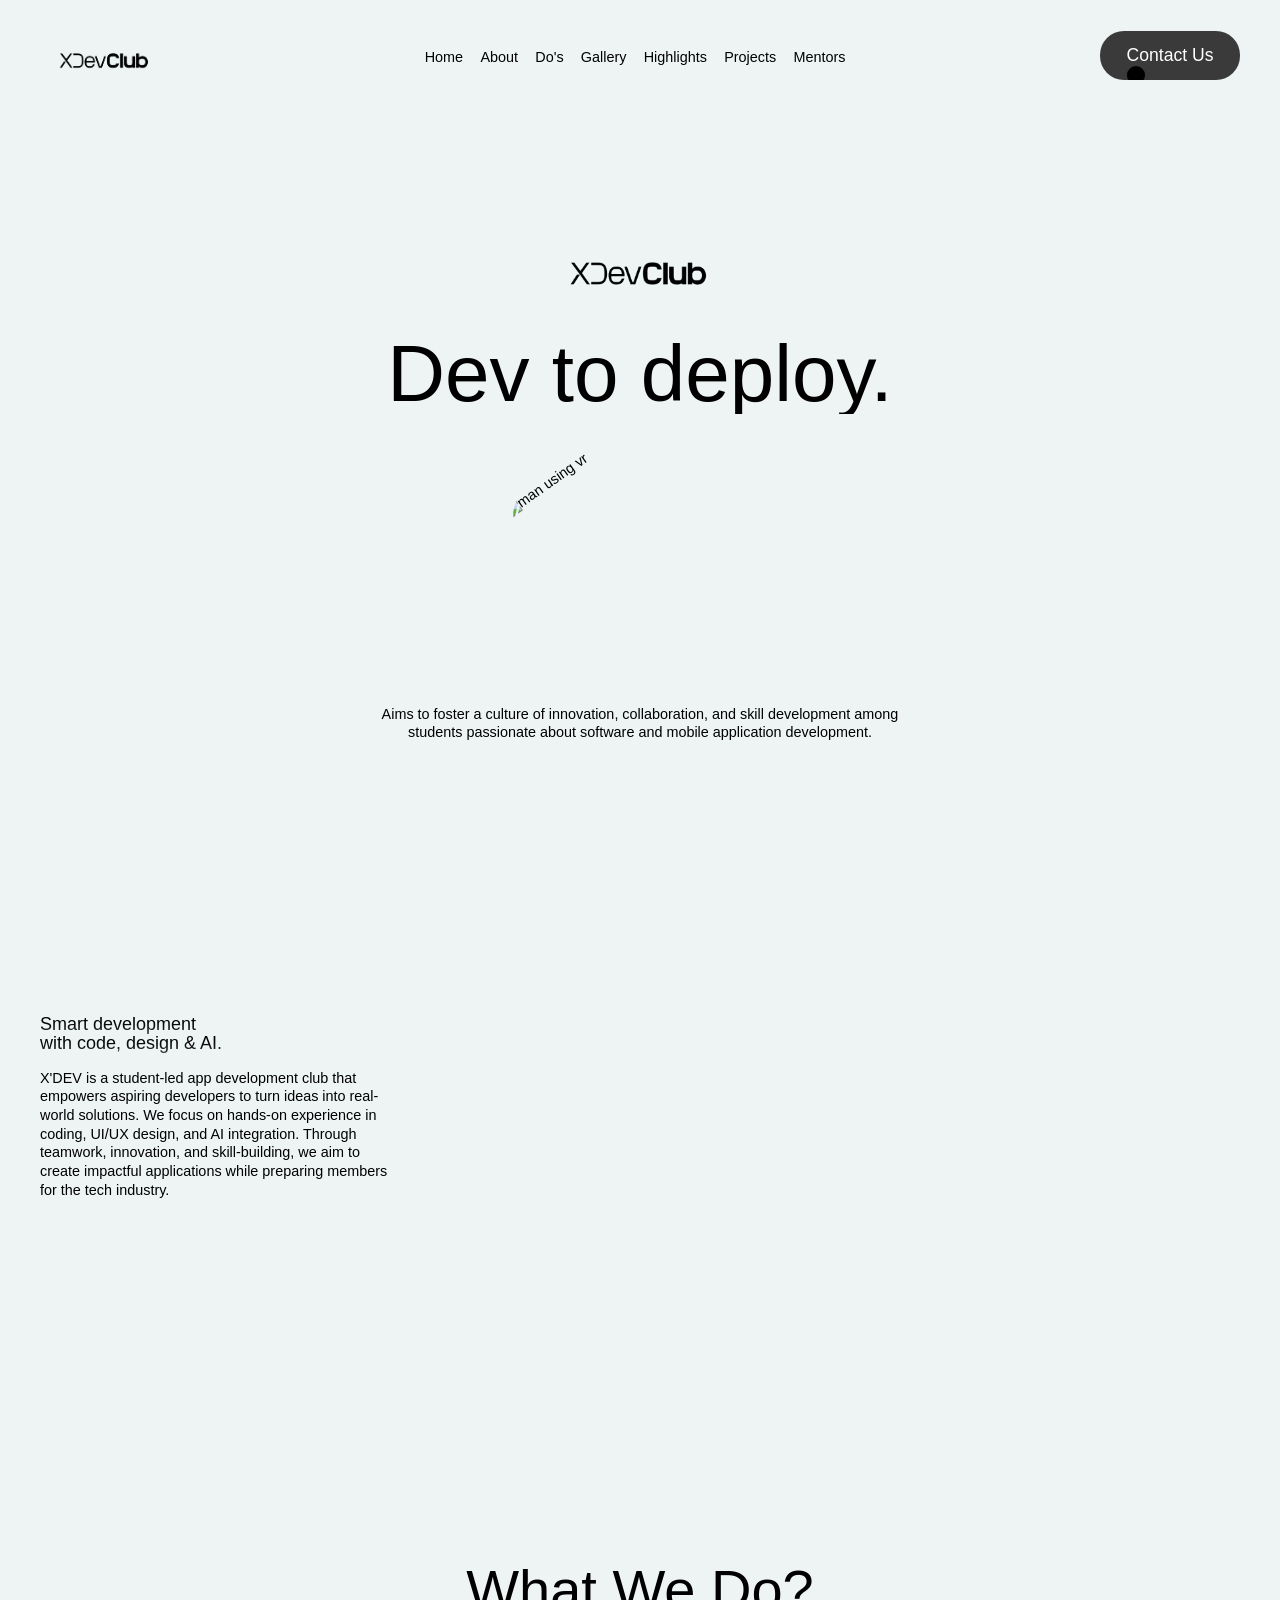
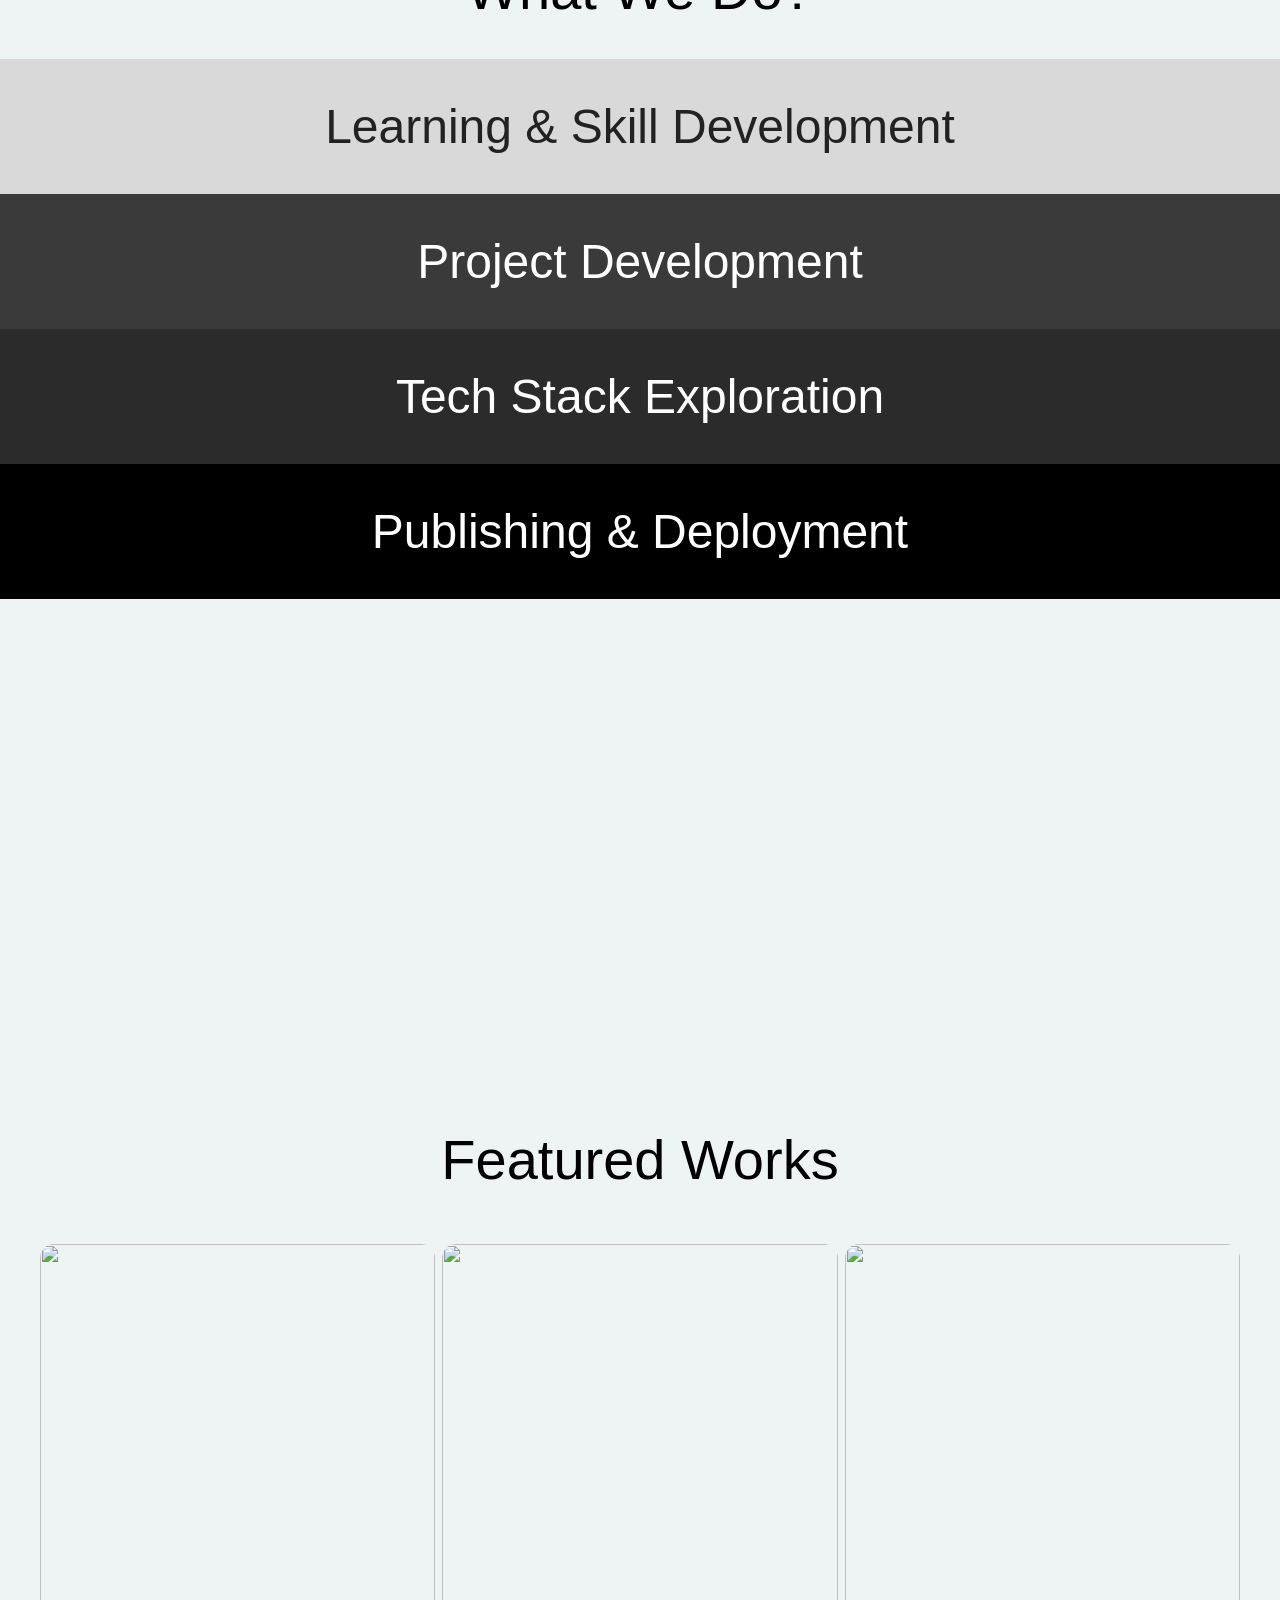
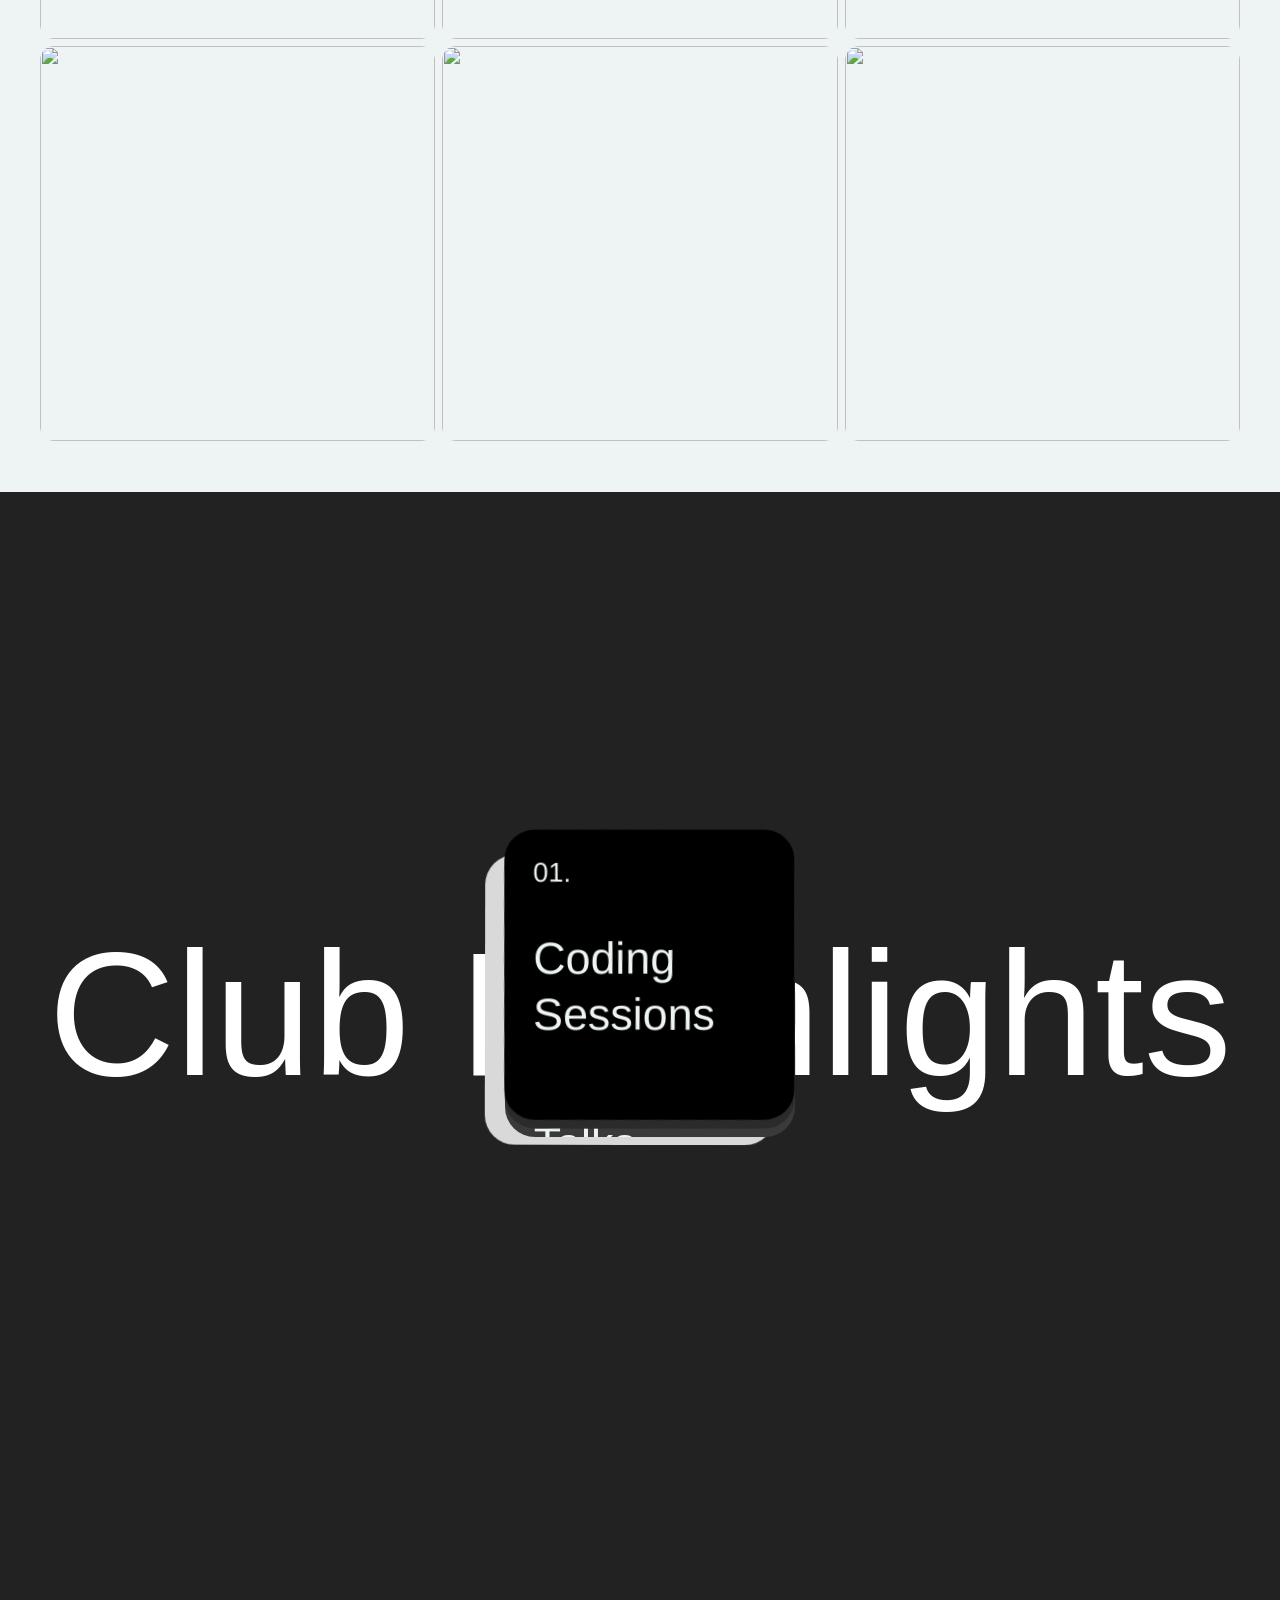
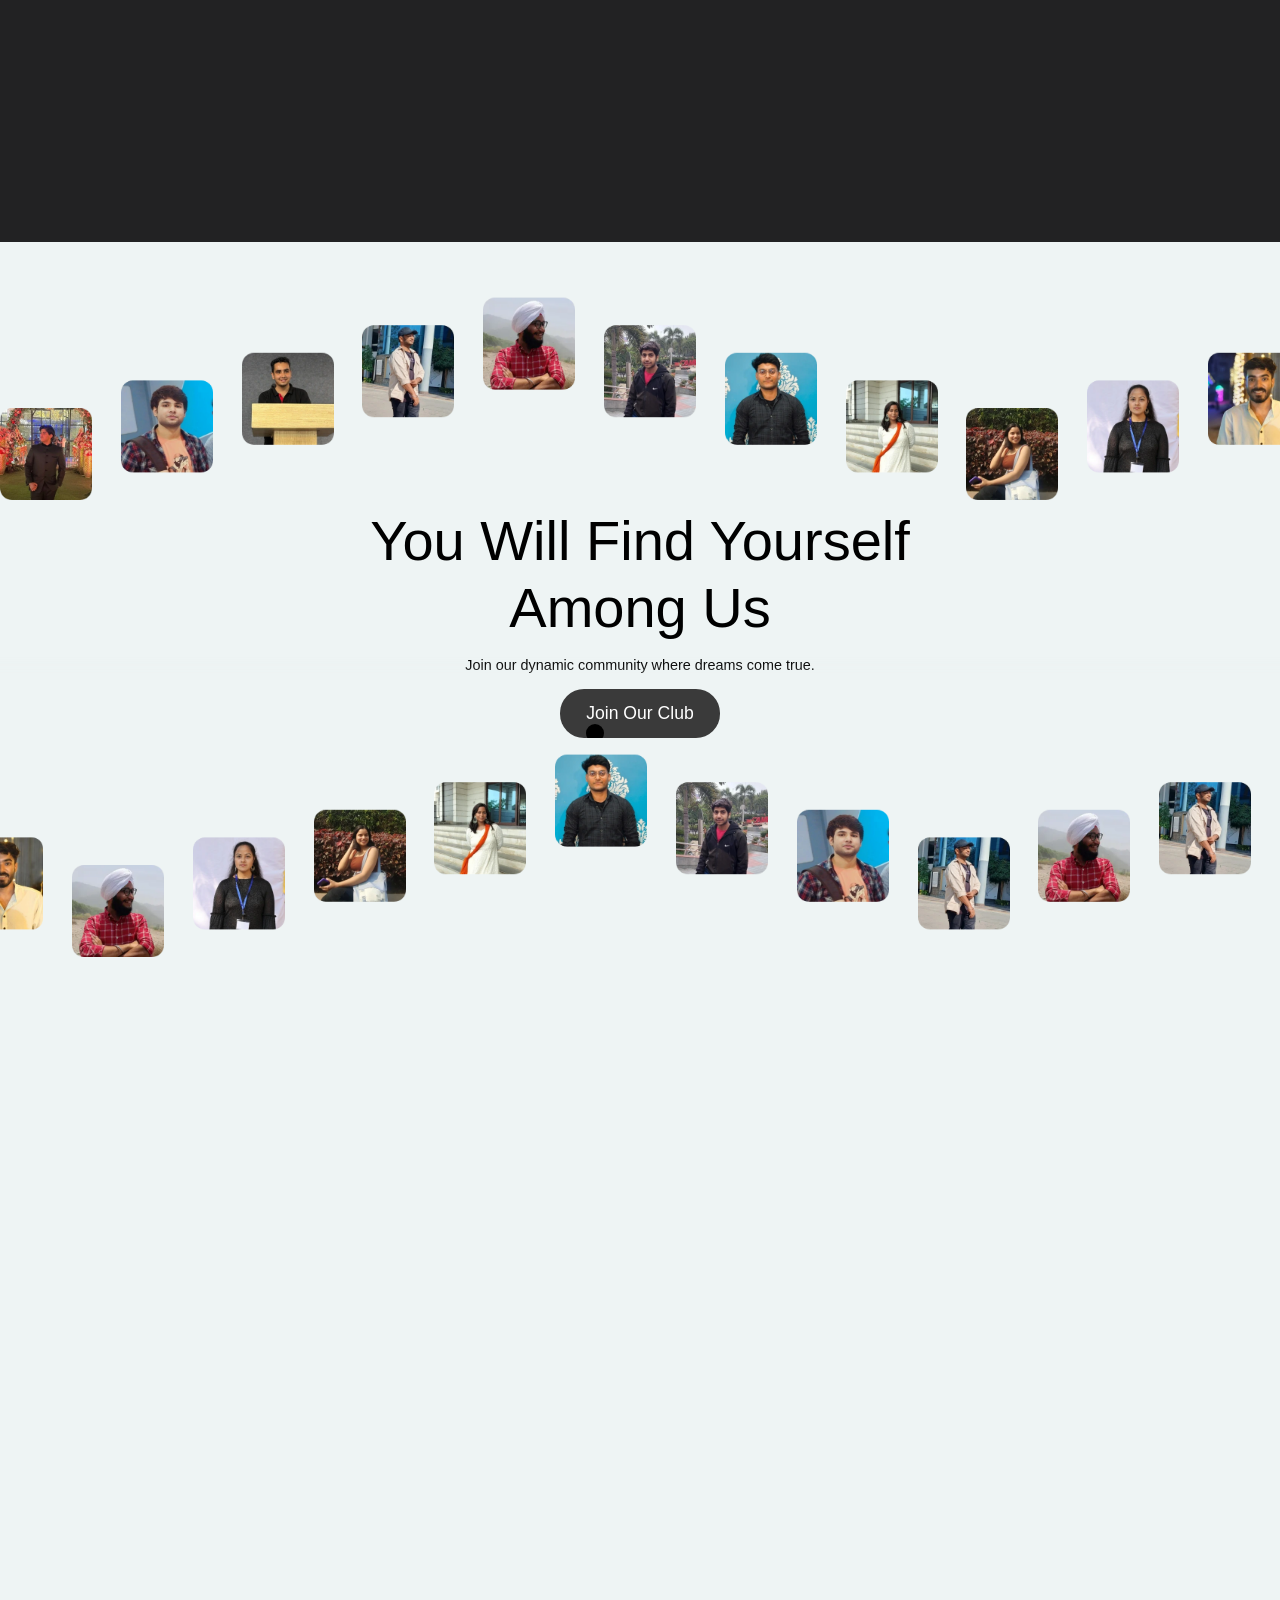
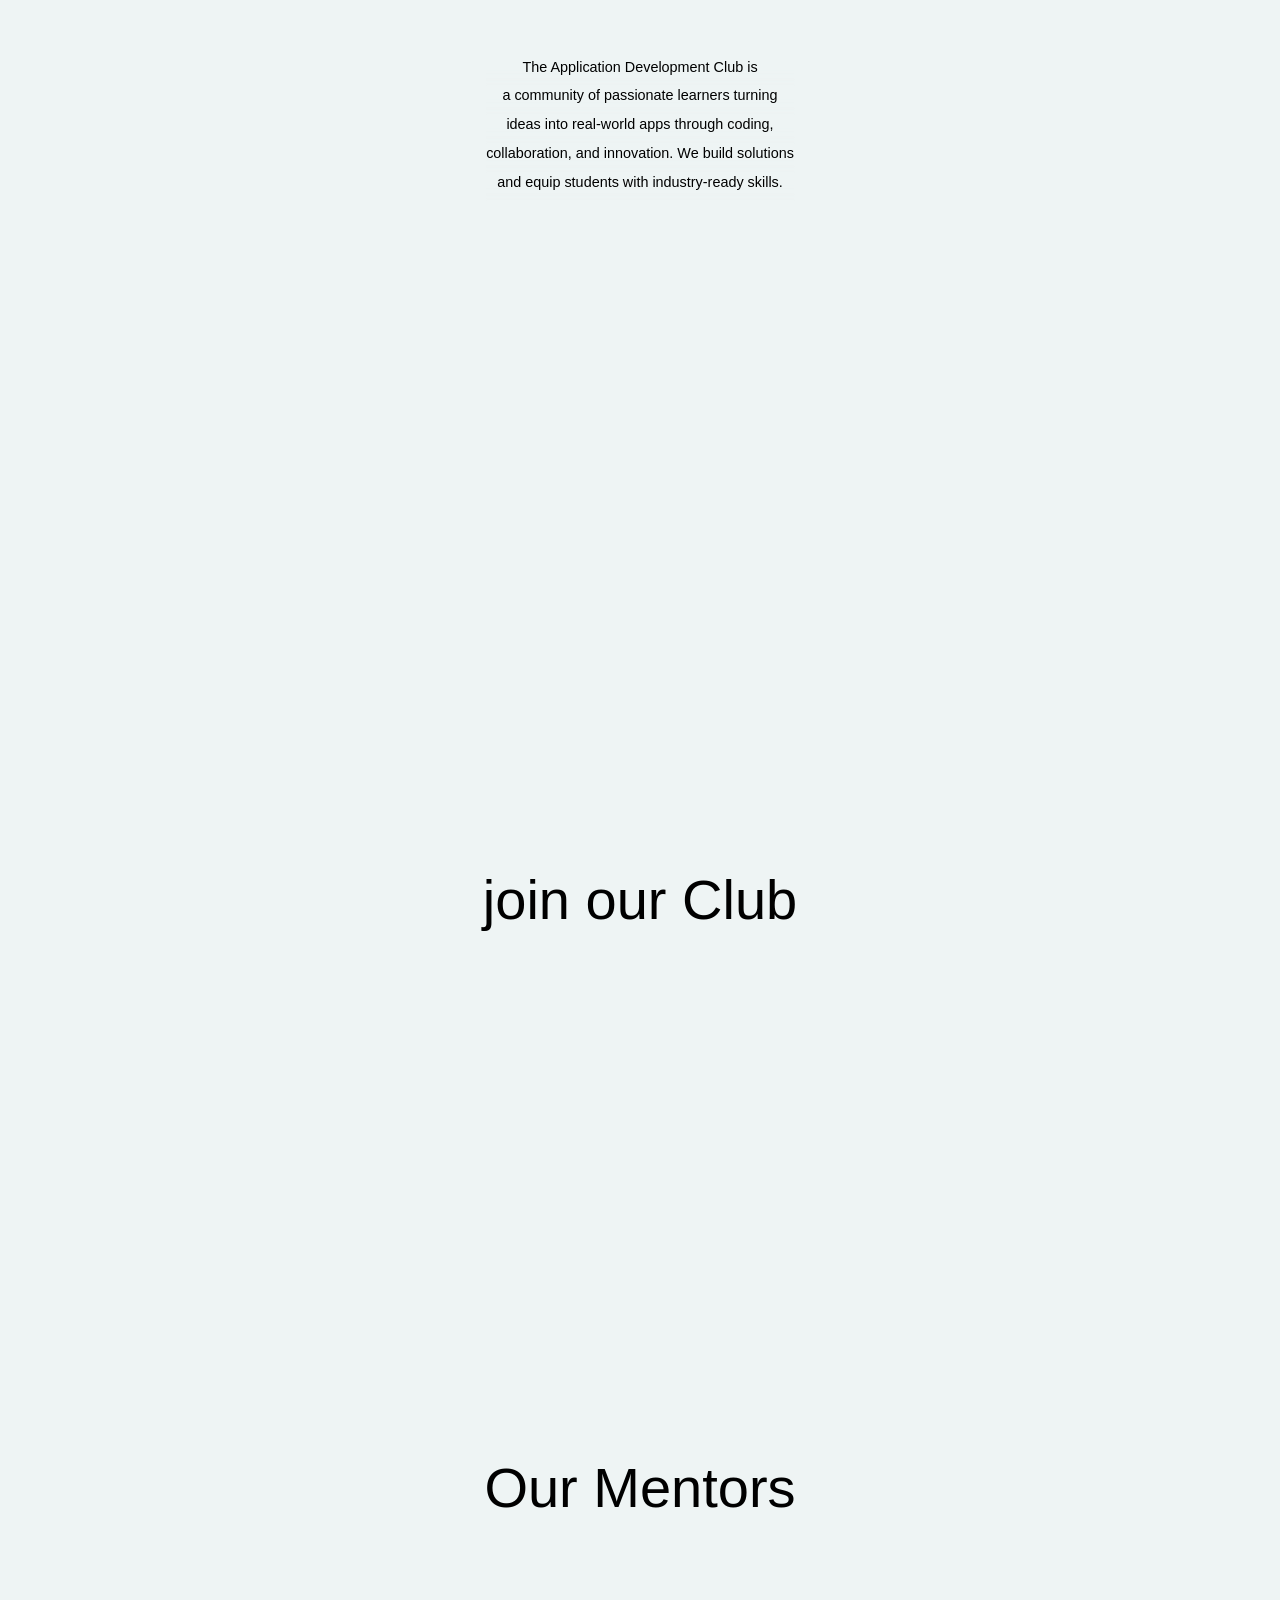
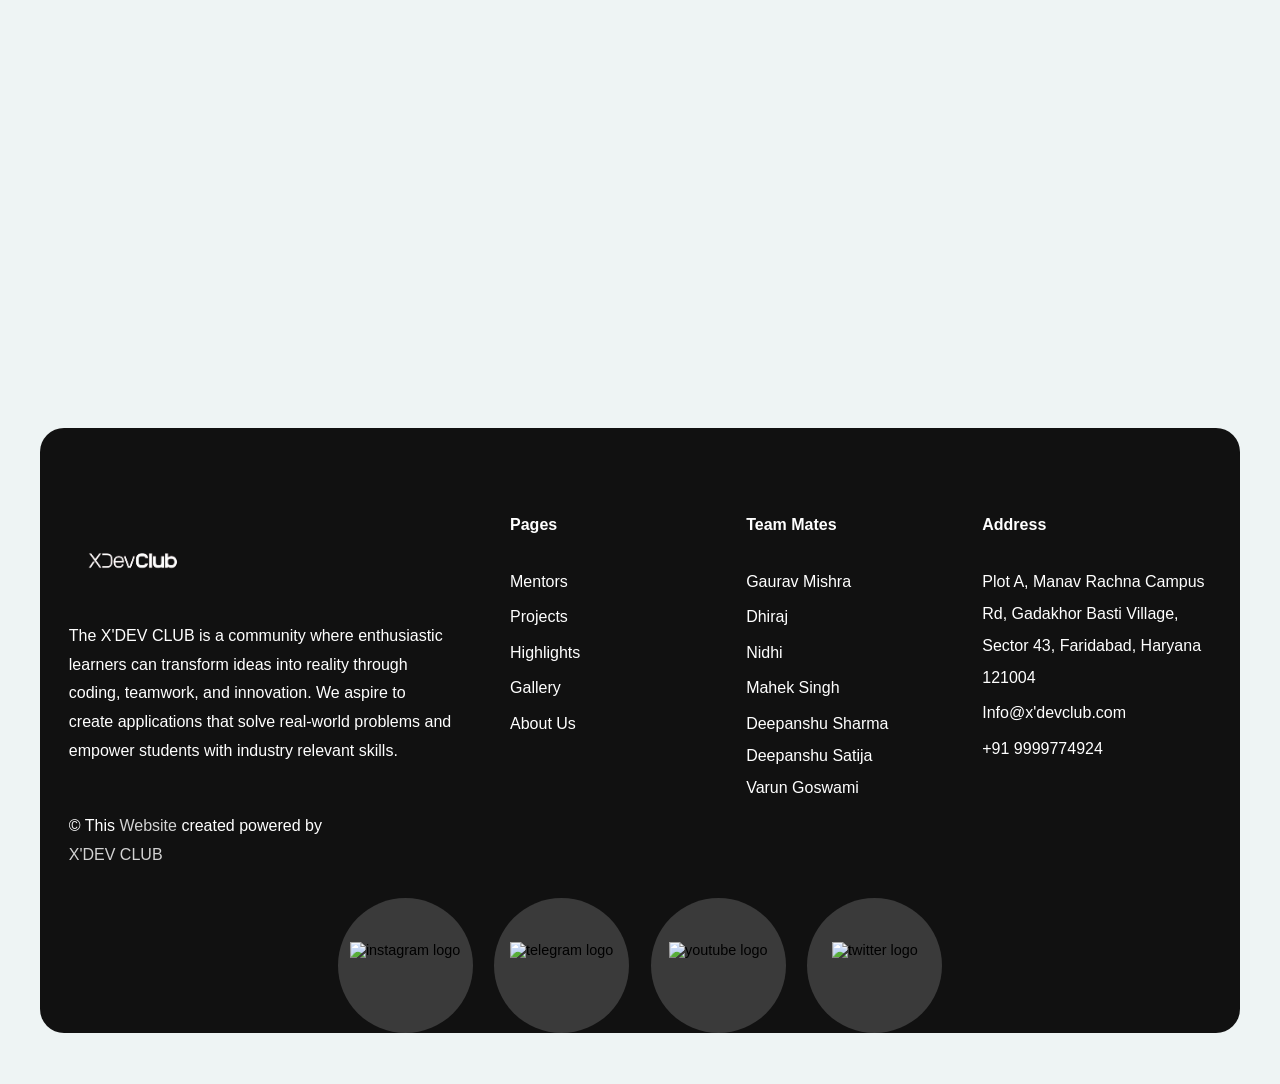
==== commit cadd6bce: "." ====
--- a/index.html
+++ b/index.html
@@ -832,7 +832,12 @@
         class="home-about-section overflow-hidden"
       >
         <!-- Popup Modal -->
-        <div id="aboutPopup" class="popup-modal" style="display: none">
+        <div
+          id="aboutPopup"
+          class="popup-modal"
+          style="display: none"
+          justify_contentr
+        >
           <div class="popup-content">
             <span class="close-popup">&times;</span>
             <h3>Smart development with code, design & AI.</h3>
@@ -845,17 +850,25 @@
               impactful applications while preparing members for the tech
               industry.
             </p>
-            X'DEV is a student-led app development club that empowers aspiring
-            developers to turn ideas into real-world solutions. We focus on
-            hands-on experience in coding, UI/UX design, and AI integration.
-            Through teamwork, innovation, and skill-building, we aim to create
-            impactful applications while preparing members for the tech
-            industry. X'DEV is a student-led app development club that empowers
-            aspiring developers to turn ideas into real-world solutions. We
-            focus on hands-on experience in coding, UI/UX design, and AI
-            integration. Through teamwork, innovation, and skill-building, we
-            aim to create impactful applications while preparing members for the
-            tech industry.
+            "X'DEV is a dynamic, student-led app development club dedicated to
+            nurturing the next generation of tech innovators." "X'DEV": This is
+            the name of the club, which is presumably focused on app
+            development. "dynamic": This word suggests that the club is active,
+            energetic, and constantly evolving. It gives the impression that the
+            club is not static but always growing and changing in exciting ways.
+            "student-led": This indicates that the club is run and managed by
+            students themselves, rather than being led by teachers or external
+            professionals. It emphasizes the leadership and initiative of
+            students within the club. "app development": This refers to the
+            primary focus of the club—creating and developing applications
+            (apps). These could be mobile apps, web apps, or other types of
+            software applications. "dedicated to nurturing": "Nurturing" means
+            helping something grow or develop. In this context, it means the
+            club is focused on guiding and supporting the growth of its members
+            in the field of tech and app development. "the next generation of
+            tech innovators": This phrase suggests that the club aims to foster
+            future leaders in technology—people who will go on to create new,
+            innovative solutions and advancements in the tech world.
           </div>
         </div>
 
@@ -1099,7 +1112,7 @@
           background-color: #fff;
           padding: 30px;
           border-radius: 10px;
-          max-width: 600px;
+          max-width: 70%;
           width: 90%;
           position: relative;
           box-shadow: 0 5px 15px rgba(0, 0, 0, 0.3);
@@ -2828,7 +2841,7 @@
                   https://cdn.prod.website-files.com/67787910245ba077c7a94ab2/67b0732fc569e1e4c9779eeb_pexels-desertedinurban-5100247_11zon_11zon-p-800.webp                              800w,
                   https://cdn.prod.website-files.com/67787910245ba077c7a94ab2/67b0732fc569e1e4c9779eeb_pexels-desertedinurban-5100247_11zon_11zon-p-1080.webp                            1080w,
                   https://images.unsplash.com/photo-1573166364902-982ae58a27ae?q=80&w=1469&auto=format&fit=crop&ixlib=rb-4.0.3&ixid=M3wxMjA3fDB8MHxwaG90by1wYWdlfHx8fGVufDB8fHx8fA%3D%3D 1600w,
-                  https://cdn.prod.website-files.com/67787910245ba077c7a94ab2/67b0732fc569e1e4c9779eeb_pexels-desertedinurban-5100247_11zon_11zon-p-2000.webp                            2000w,
+                  https://images.unsplash.com/photo-1633356122102-3fe601e05bd2?q=80&w=2070&auto=format&fit=crop&ixlib=rb-4.0.3&ixid=M3wxMjA3fDB8MHxwaG90by1wYWdlfHx8fGVufDB8fHx8fA%3D%3D 2000w,
                   https://cdn.prod.website-files.com/67787910245ba077c7a94ab2/67b0732fc569e1e4c9779eeb_pexels-desertedinurban-5100247_11zon_11zon.webp                                   2730w
                 "
                 alt="team-member"
@@ -2902,7 +2915,7 @@
                   />
                 </div>
               </a>
-              <a
+              <!-- <a
                 data-w-id="9587551f-8542-8efc-26c5-cc6e75524a66"
                 style="opacity: 0"
                 href="https://www.linkedin.com/"
@@ -2915,12 +2928,12 @@
                   class="social-row-image"
                 >
                   <img
-                    src="https://cdn.prod.website-files.com/67787910245ba077c7a94ab2/67ba1a8f714c1b6114c87eff_fed47b9e48cda3ef095adcd8adef4747_icons8-linkedin-circled.svg"
+                    src="https://cdn.prod.website-files.com/67787910245ba077c7a94ab2/67ba1a8f714c1b6114c87eff_fed47b9e48cda3ef095adcd8adef4747_icons.8-linkedin-circled.svg"
                     loading="lazy"
                     alt="LinkedIn logo"
                   />
                 </div>
-              </a>
+              </a> -->
               <a
                 data-w-id="9587551f-8542-8efc-26c5-cc6e75524a6b"
                 style="opacity: 0"
@@ -3841,19 +3854,13 @@
                       <p
                         class="client-tab-content__paragraph is--text-align-center-on-mobile"
                       >
-                        Anjali Pandey is an Assistant Professor in the Computer
-                        Applications Department at Manav Rachna International
-                        Institute of Research & Studies (MRIIRS), Faridabad. She
-                        has over seven years of teaching experience and is
-                        currently pursuing her PhD at MRIIRS. She holds an
-                        M.Tech in Computer Science and Engineering with a
-                        specialization in Computer Networks from J.C. Bose
-                        University, Faridabad, and a B.Tech in the same field.
-                        Her research interests include Cloud Computing, Cyber
-                        Security, and Networking. She has authored multiple
-                        research papers and participates in workshops and
-                        faculty development programs. She is also a member of
-                        ACM.
+                        Anjali Pandey, Assistant Professor at MRIIRS, has 7+
+                        years of teaching experience and is pursuing her Ph.D.
+                        She holds an M.Tech in Computer Science specializing in
+                        Computer Networks. Her research focuses on Cloud
+                        Computing, Cybersecurity, and Networking. She has
+                        published research papers, attends workshops, and is a
+                        member of ACM.
                       </p>
                       <div class="client-tab-name">
                         <div class="client-tab-name__text">Anjali Pandey</div>
--- a/cdn_carsol.css
+++ b/cdn_carsol.css
@@ -5621,7 +5621,7 @@
 
 .client-tab-content__paragraph {
   margin-bottom: 0;
-  font-size: 0.9rem;
+  font-size: 63%;
   line-height: 1.3;
 }
 
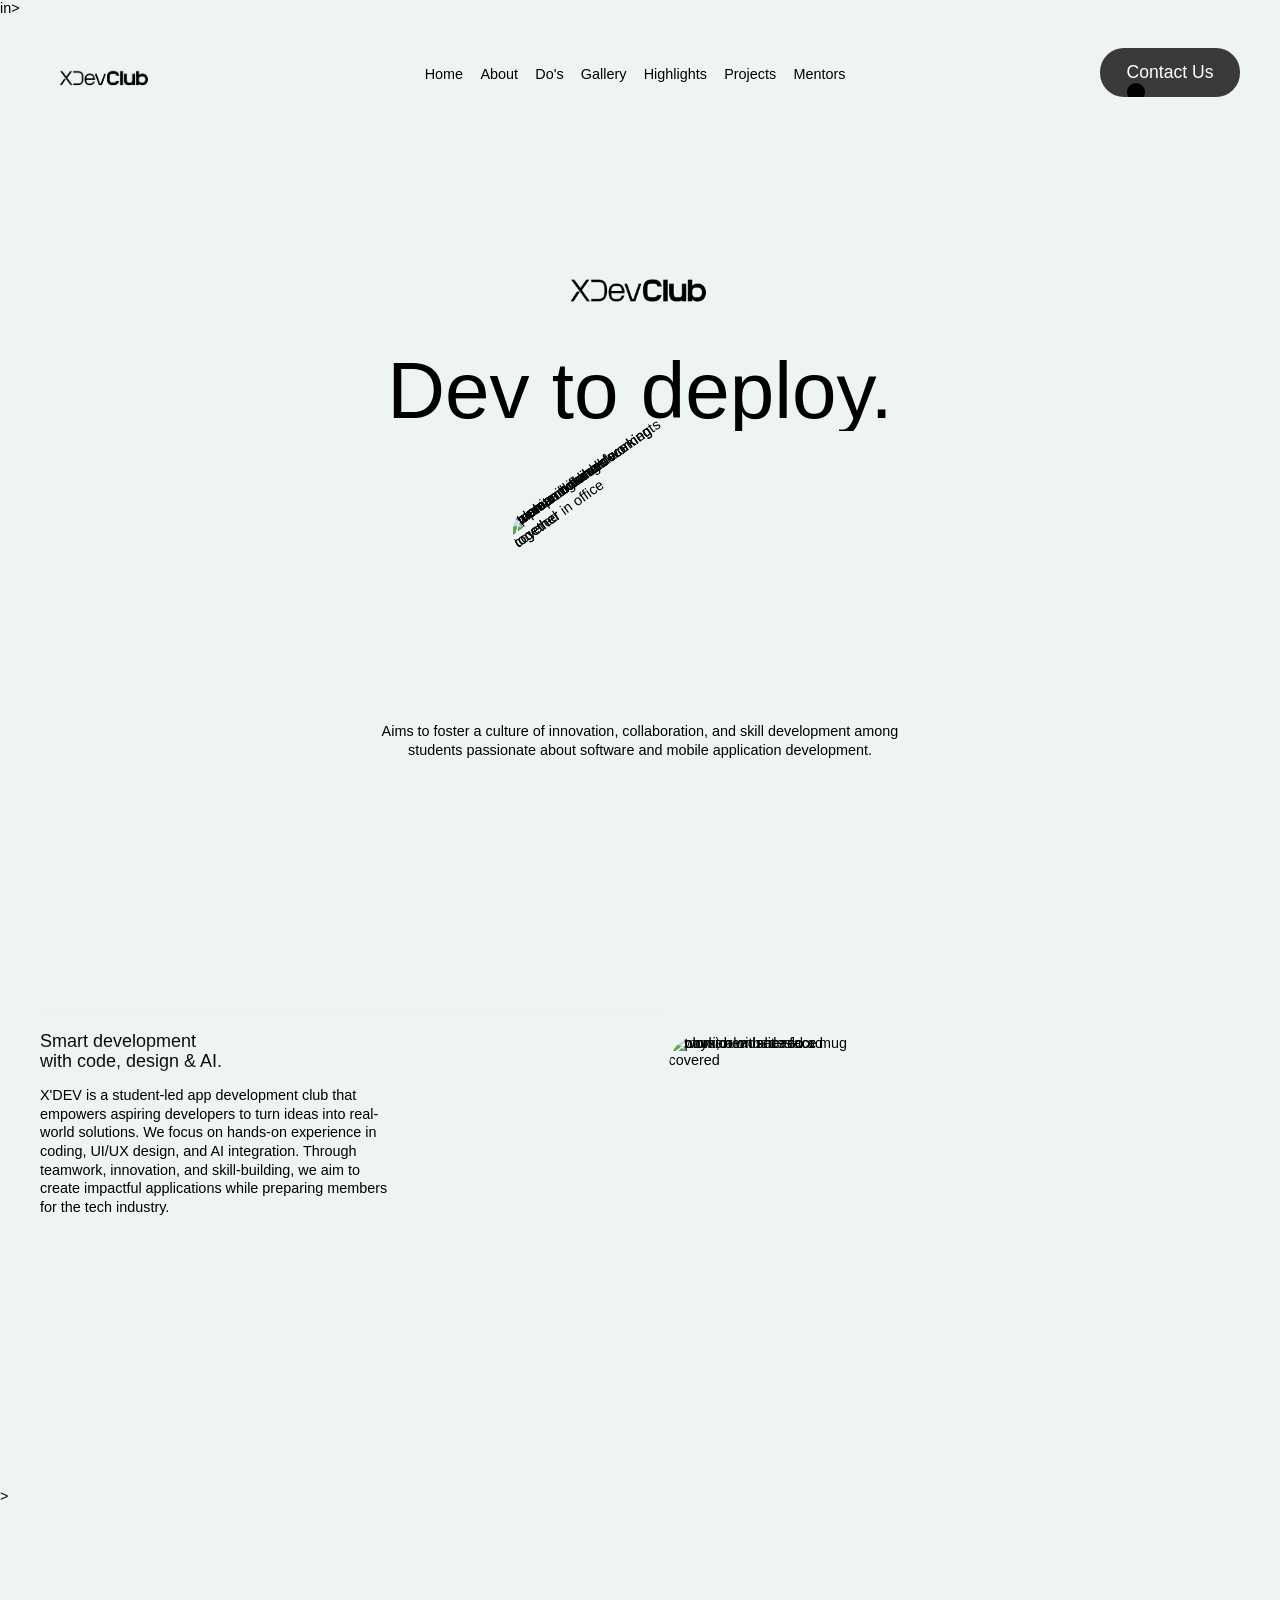
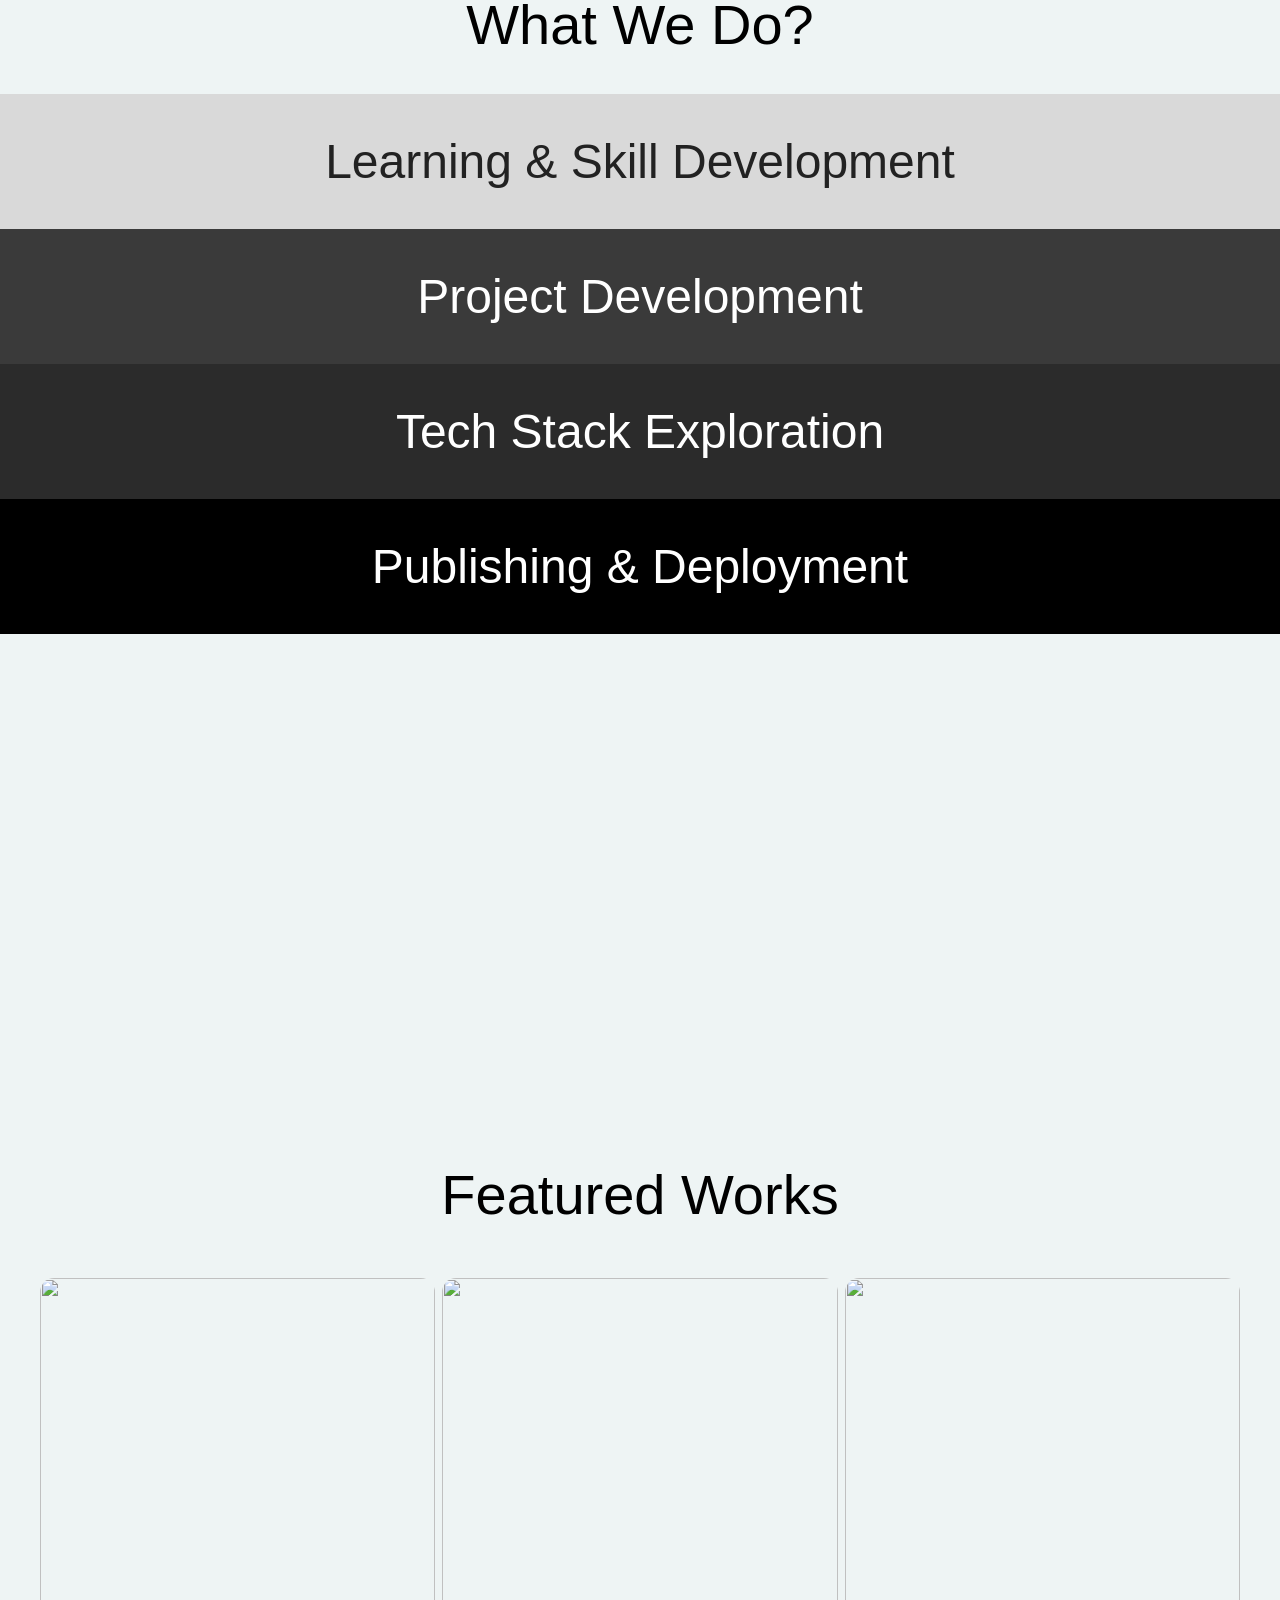
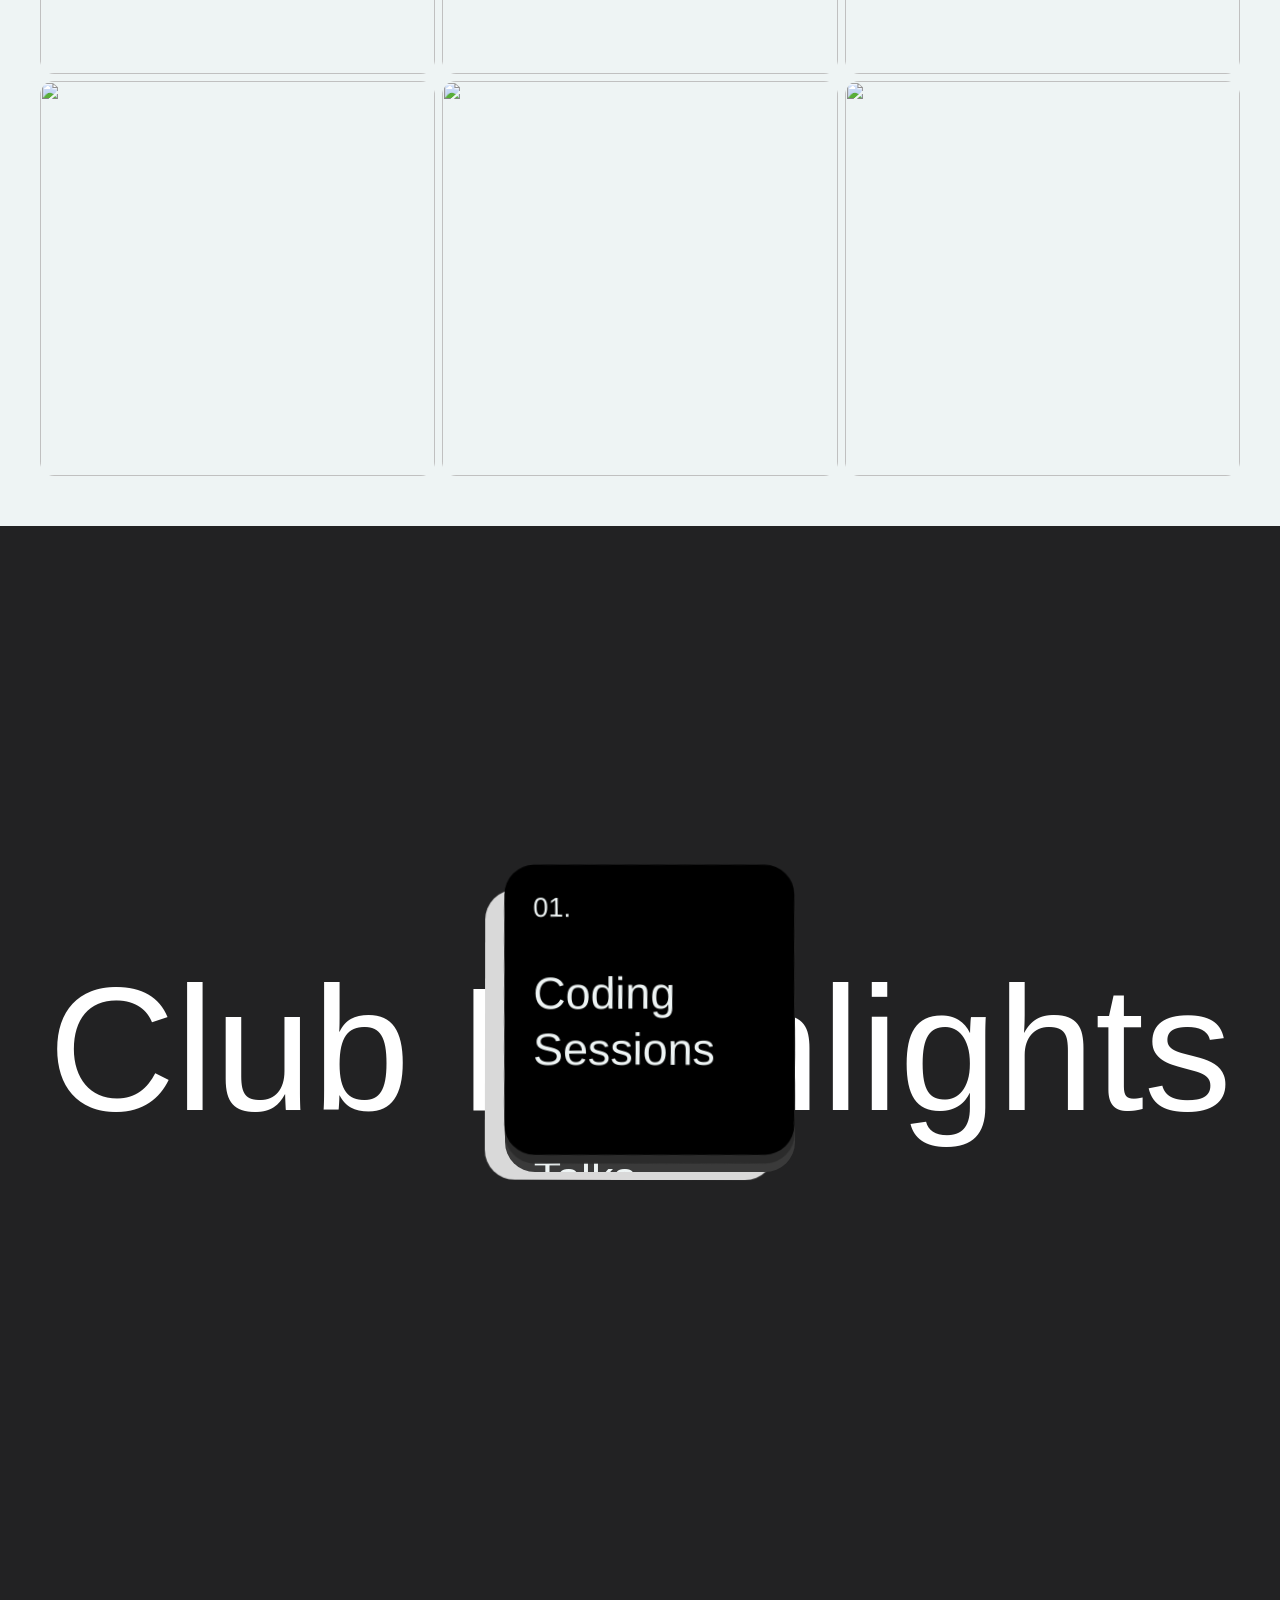
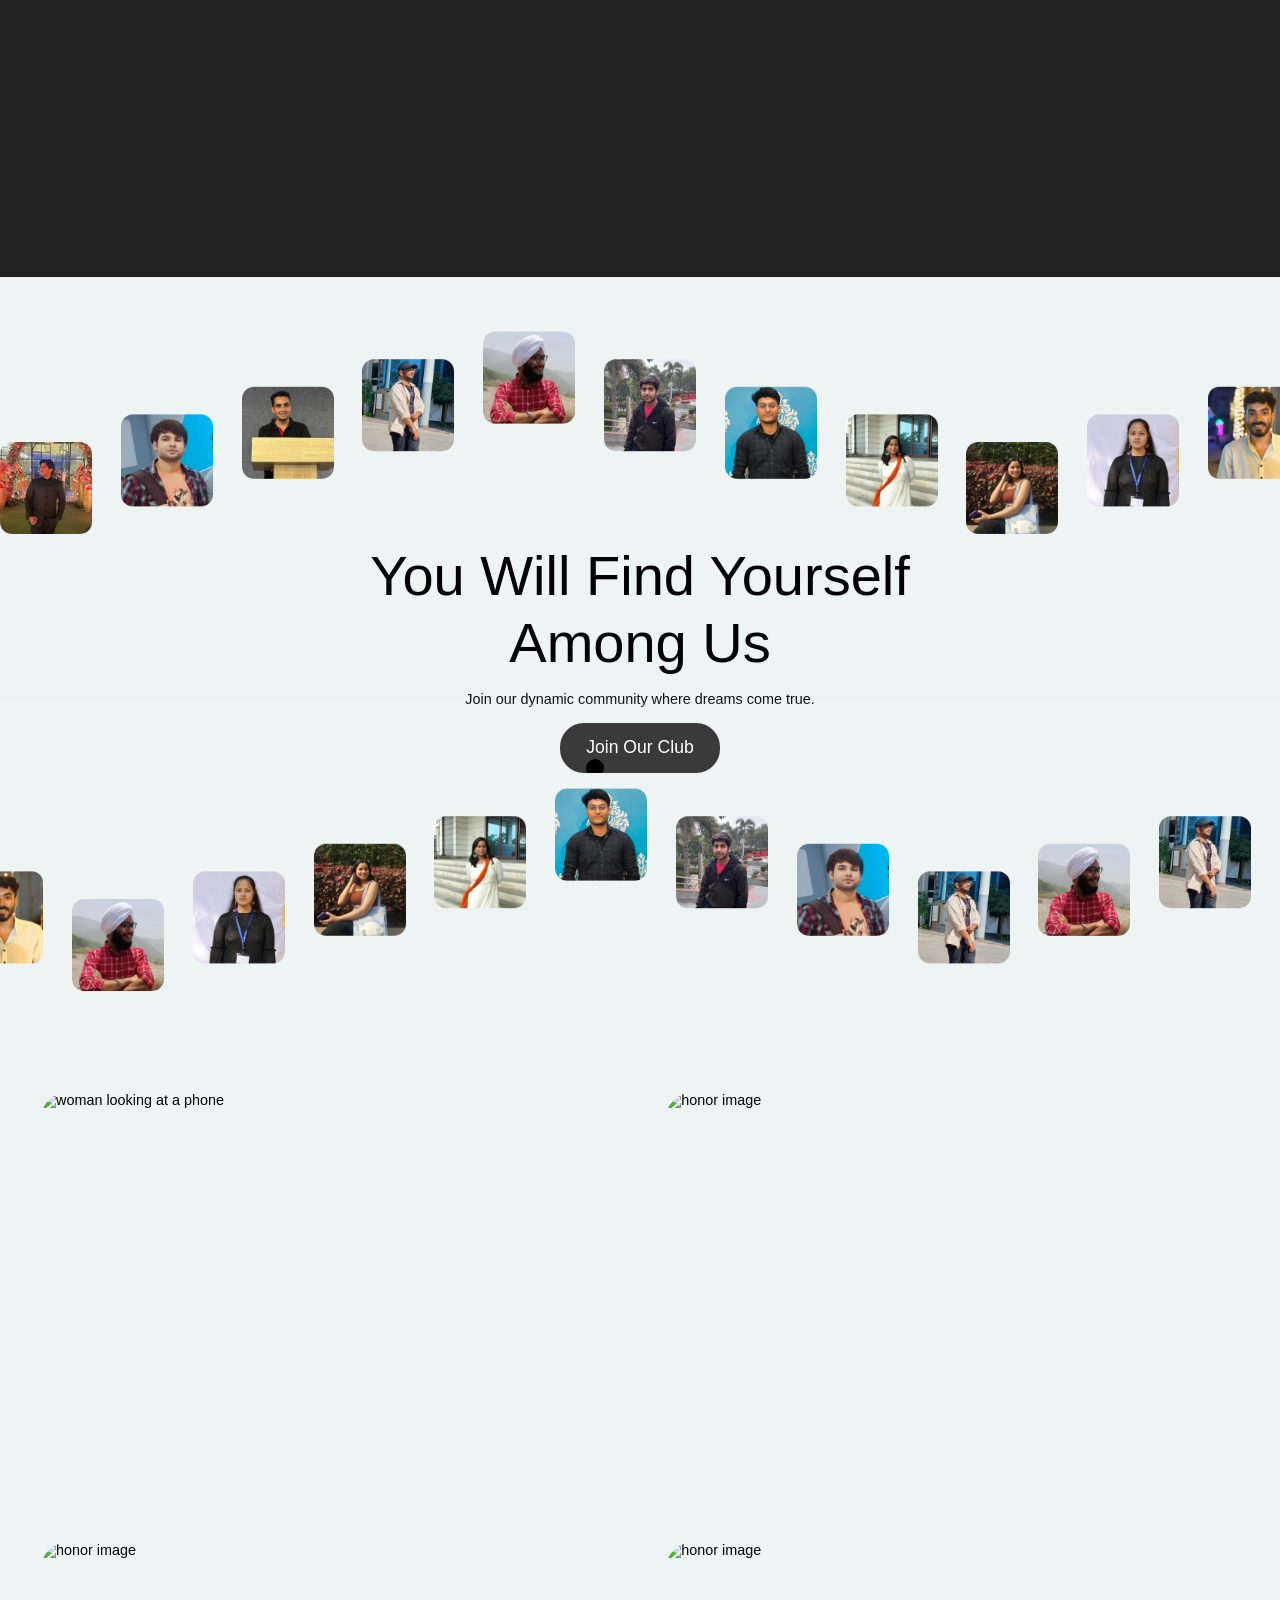
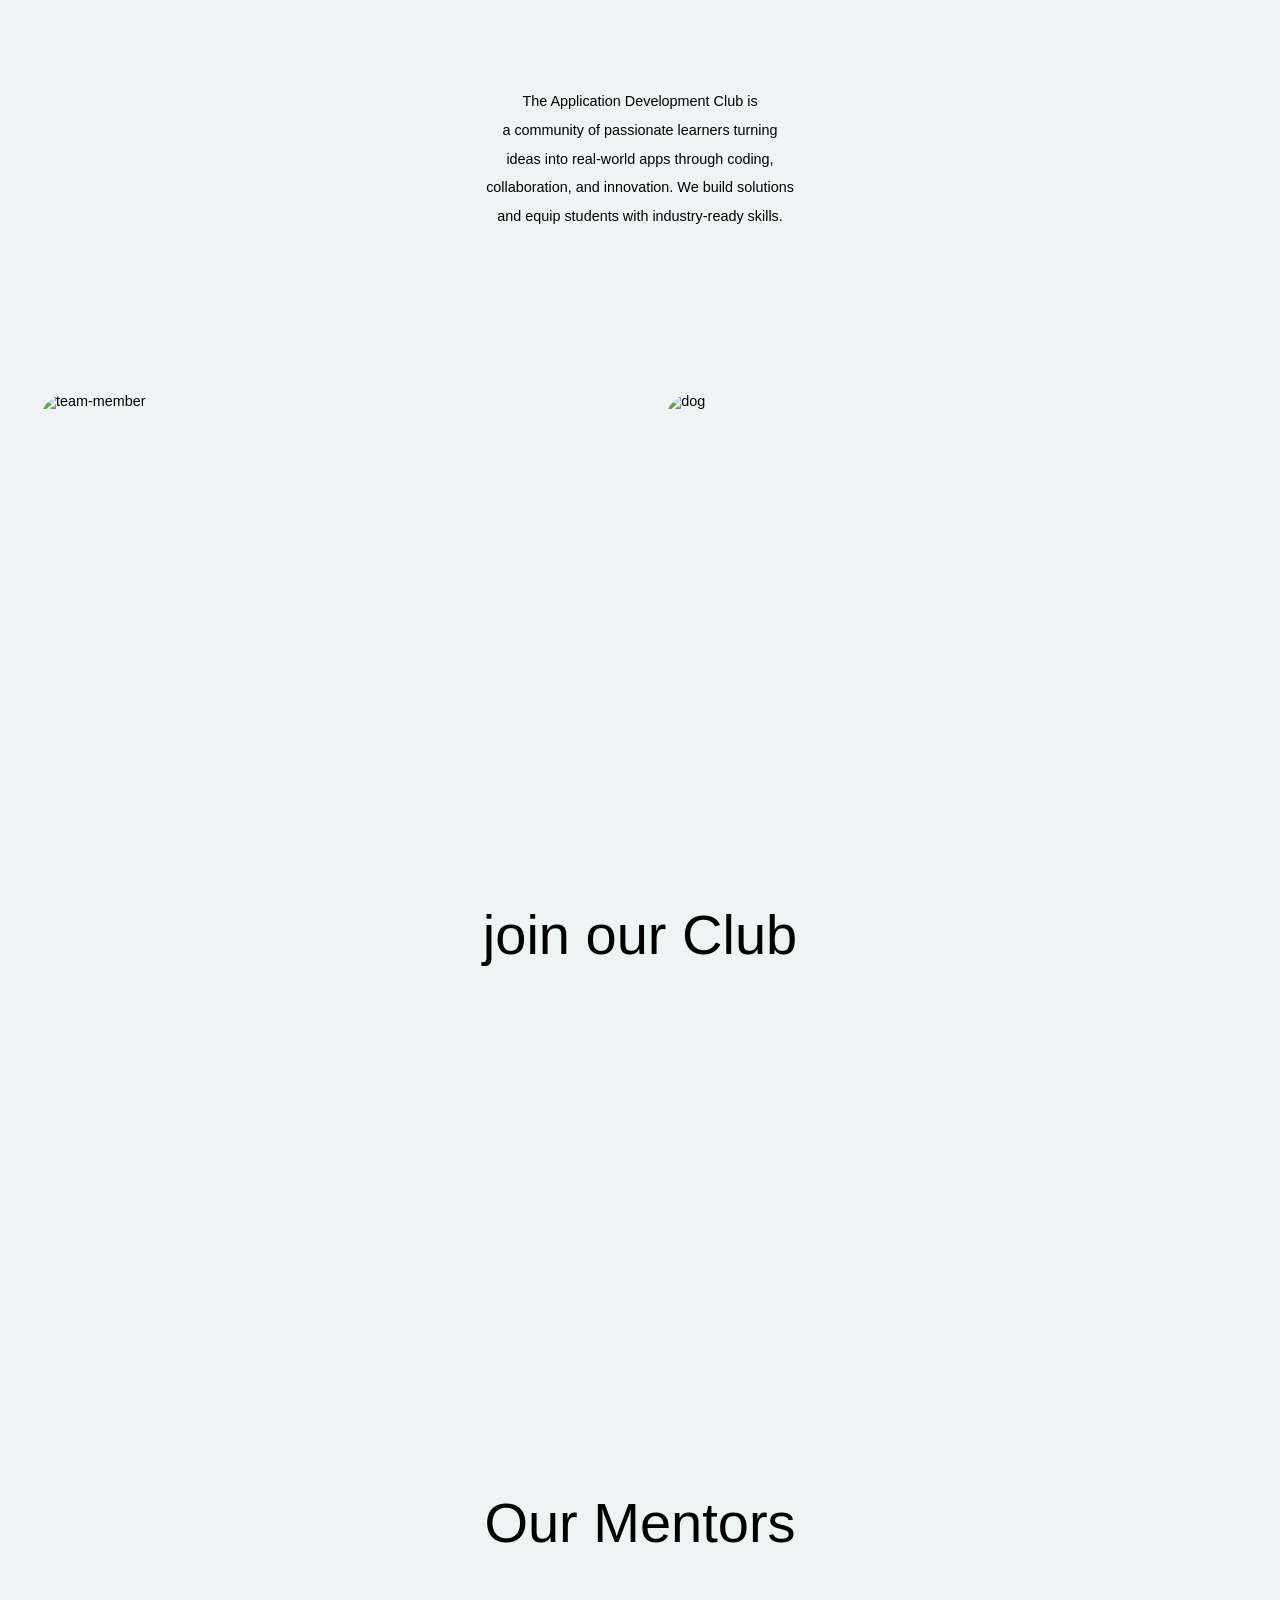
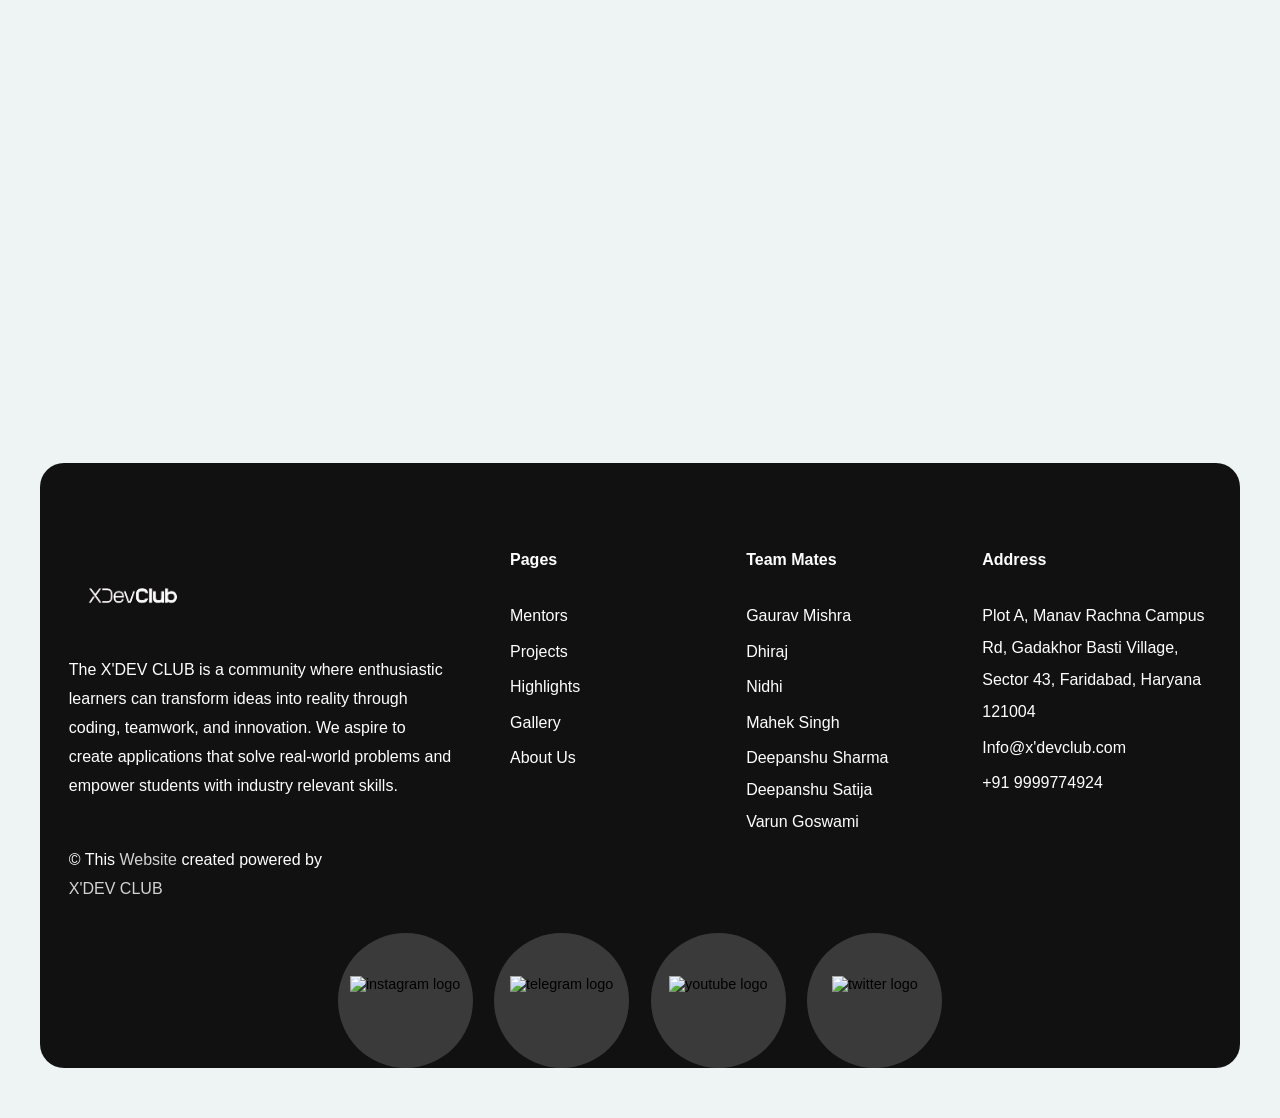
==== commit e69902a3: "Extract inline CSS/JS to external files and add section comments Co-authored-by: Gauravmishra01 <155" ====
--- a/index.html
+++ b/index.html
@@ -41,339 +41,8 @@
     <meta content="width=device-width, initial-scale=1" name="viewport" />
     <meta content="Webflow" name="generator" />
     <link href="cdn_carsol.css" rel="stylesheet" type="text/css" />
-    <style>
-      @media (min-width: 992px) {
-        html.w-mod-js:not(.w-mod-ix)
-          [data-w-id="8fbbba06-4686-73ca-86e0-93677d5e6ffd"] {
-          opacity: 0;
-          -webkit-transform: translate3d(0, 0, 0) scale3d(0.1, 0.1, 1)
-            rotateX(0) rotateY(0) rotateZ(0) skew(0, 0);
-          -moz-transform: translate3d(0, 0, 0) scale3d(0.1, 0.1, 1) rotateX(0)
-            rotateY(0) rotateZ(0) skew(0, 0);
-          -ms-transform: translate3d(0, 0, 0) scale3d(0.1, 0.1, 1) rotateX(0)
-            rotateY(0) rotateZ(0) skew(0, 0);
-          transform: translate3d(0, 0, 0) scale3d(0.1, 0.1, 1) rotateX(0)
-            rotateY(0) rotateZ(0) skew(0, 0);
-        }
-        html.w-mod-js:not(.w-mod-ix)
-          [data-w-id="35532ee8-5e47-c0be-acbe-af765d3883df"] {
-          -webkit-transform: translate3d(0, 30%, 0) scale3d(1, 1, 1) rotateX(0)
-            rotateY(0) rotateZ(0) skew(0, 0);
-          -moz-transform: translate3d(0, 30%, 0) scale3d(1, 1, 1) rotateX(0)
-            rotateY(0) rotateZ(0) skew(0, 0);
-          -ms-transform: translate3d(0, 30%, 0) scale3d(1, 1, 1) rotateX(0)
-            rotateY(0) rotateZ(0) skew(0, 0);
-          transform: translate3d(0, 30%, 0) scale3d(1, 1, 1) rotateX(0)
-            rotateY(0) rotateZ(0) skew(0, 0);
-          opacity: 0;
-        }
-        html.w-mod-js:not(.w-mod-ix)
-          [data-w-id="ab9edc74-f421-f629-2e8b-73b5ed962778"] {
-          -webkit-transform: translate3d(0, 100%, 0) scale3d(1, 1, 1) rotateX(0)
-            rotateY(0) rotateZ(0) skew(0, 0);
-          -moz-transform: translate3d(0, 100%, 0) scale3d(1, 1, 1) rotateX(0)
-            rotateY(0) rotateZ(0) skew(0, 0);
-          -ms-transform: translate3d(0, 100%, 0) scale3d(1, 1, 1) rotateX(0)
-            rotateY(0) rotateZ(0) skew(0, 0);
-          transform: translate3d(0, 100%, 0) scale3d(1, 1, 1) rotateX(0)
-            rotateY(0) rotateZ(0) skew(0, 0);
-          opacity: 0;
-        }
-        html.w-mod-js:not(.w-mod-ix)
-          [data-w-id="3437be20-a809-67d1-092b-f926d7e4518e"] {
-          -webkit-transform: translate3d(0, 0, 0) scale3d(0.1, 0.1, 1)
-            rotateX(0) rotateY(0) rotateZ(0) skew(0, 0);
-          -moz-transform: translate3d(0, 0, 0) scale3d(0.1, 0.1, 1) rotateX(0)
-            rotateY(0) rotateZ(0) skew(0, 0);
-          -ms-transform: translate3d(0, 0, 0) scale3d(0.1, 0.1, 1) rotateX(0)
-            rotateY(0) rotateZ(0) skew(0, 0);
-          transform: translate3d(0, 0, 0) scale3d(0.1, 0.1, 1) rotateX(0)
-            rotateY(0) rotateZ(0) skew(0, 0);
-          opacity: 0;
-        }
-        html.w-mod-js:not(.w-mod-ix)
-          [data-w-id="0b38cba1-bd71-31d9-778a-3b362b10320b"] {
-          opacity: 0;
-        }
-        html.w-mod-js:not(.w-mod-ix)
-          [data-w-id="0b38cba1-bd71-31d9-778a-3b362b1031ef"] {
-          -webkit-transform: translate3d(0, 0, 0) scale3d(1, 1, 1) rotateX(0)
-            rotateY(0) rotateZ(0) skew(0, 0);
-          -moz-transform: translate3d(0, 0, 0) scale3d(1, 1, 1) rotateX(0)
-            rotateY(0) rotateZ(0) skew(0, 0);
-          -ms-transform: translate3d(0, 0, 0) scale3d(1, 1, 1) rotateX(0)
-            rotateY(0) rotateZ(0) skew(0, 0);
-          transform: translate3d(0, 0, 0) scale3d(1, 1, 1) rotateX(0) rotateY(0)
-            rotateZ(0) skew(0, 0);
-        }
-        html.w-mod-js:not(.w-mod-ix)
-          [data-w-id="0b38cba1-bd71-31d9-778a-3b362b1031f1"] {
-          opacity: 0;
-        }
-        html.w-mod-js:not(.w-mod-ix)
-          [data-w-id="0b38cba1-bd71-31d9-778a-3b362b1031fe"] {
-          opacity: 0;
-        }
-        html.w-mod-js:not(.w-mod-ix)
-          [data-w-id="0b38cba1-bd71-31d9-778a-3b362b103209"] {
-          -webkit-transform: translate3d(0, 0, 0) scale3d(1, 1, 1) rotateX(0)
-            rotateY(0) rotateZ(0) skew(0, 0);
-          -moz-transform: translate3d(0, 0, 0) scale3d(1, 1, 1) rotateX(0)
-            rotateY(0) rotateZ(0) skew(0, 0);
-          -ms-transform: translate3d(0, 0, 0) scale3d(1, 1, 1) rotateX(0)
-            rotateY(0) rotateZ(0) skew(0, 0);
-          transform: translate3d(0, 0, 0) scale3d(1, 1, 1) rotateX(0) rotateY(0)
-            rotateZ(0) skew(0, 0);
-        }
-        html.w-mod-js:not(.w-mod-ix)
-          [data-w-id="0b38cba1-bd71-31d9-778a-3b362b103218"] {
-          opacity: 0;
-        }
-        html.w-mod-js:not(.w-mod-ix)
-          [data-w-id="0b38cba1-bd71-31d9-778a-3b362b1031fc"] {
-          -webkit-transform: translate3d(0, 0, 0) scale3d(1, 1, 1) rotateX(0)
-            rotateY(0) rotateZ(0) skew(0, 0);
-          -moz-transform: translate3d(0, 0, 0) scale3d(1, 1, 1) rotateX(0)
-            rotateY(0) rotateZ(0) skew(0, 0);
-          -ms-transform: translate3d(0, 0, 0) scale3d(1, 1, 1) rotateX(0)
-            rotateY(0) rotateZ(0) skew(0, 0);
-          transform: translate3d(0, 0, 0) scale3d(1, 1, 1) rotateX(0) rotateY(0)
-            rotateZ(0) skew(0, 0);
-        }
-        html.w-mod-js:not(.w-mod-ix)
-          [data-w-id="9587551f-8542-8efc-26c5-cc6e75524a61"] {
-          opacity: 1;
-          width: 70%;
-        }
-        html.w-mod-js:not(.w-mod-ix)
-          [data-w-id="9587551f-8542-8efc-26c5-cc6e75524a66"] {
-          opacity: 1;
-          width: 70%;
-        }
-        html.w-mod-js:not(.w-mod-ix)
-          [data-w-id="9587551f-8542-8efc-26c5-cc6e75524a6b"] {
-          opacity: 1;
-          width: 70%;
-        }
-        html.w-mod-js:not(.w-mod-ix)
-          [data-w-id="9587551f-8542-8efc-26c5-cc6e75524a70"] {
-          opacity: 1;
-          width: 70%;
-        }
-        html.w-mod-js:not(.w-mod-ix)
-          [data-w-id="9587551f-8542-8efc-26c5-cc6e75524a69"] {
-          -webkit-transform: translate3d(0, 0, 0) scale3d(1, 1, 1) rotateX(0)
-            rotateY(0) rotateZ(0deg) skew(0, 0);
-          -moz-transform: translate3d(0, 0, 0) scale3d(1, 1, 1) rotateX(0)
-            rotateY(0) rotateZ(0deg) skew(0, 0);
-          -ms-transform: translate3d(0, 0, 0) scale3d(1, 1, 1) rotateX(0)
-            rotateY(0) rotateZ(0deg) skew(0, 0);
-          transform: translate3d(0, 0, 0) scale3d(1, 1, 1) rotateX(0) rotateY(0)
-            rotateZ(0deg) skew(0, 0);
-        }
-        html.w-mod-js:not(.w-mod-ix)
-          [data-w-id="9587551f-8542-8efc-26c5-cc6e75524a6e"] {
-          -webkit-transform: translate3d(0, 0, 0) scale3d(1, 1, 1) rotateX(0)
-            rotateY(0) rotateZ(0deg) skew(0, 0);
-          -moz-transform: translate3d(0, 0, 0) scale3d(1, 1, 1) rotateX(0)
-            rotateY(0) rotateZ(0deg) skew(0, 0);
-          -ms-transform: translate3d(0, 0, 0) scale3d(1, 1, 1) rotateX(0)
-            rotateY(0) rotateZ(0deg) skew(0, 0);
-          transform: translate3d(0, 0, 0) scale3d(1, 1, 1) rotateX(0) rotateY(0)
-            rotateZ(0deg) skew(0, 0);
-        }
-        html.w-mod-js:not(.w-mod-ix)
-          [data-w-id="9587551f-8542-8efc-26c5-cc6e75524a64"] {
-          -webkit-transform: translate3d(0, 0, 0) scale3d(1, 1, 1) rotateX(0)
-            rotateY(0) rotateZ(0deg) skew(0, 0);
-          -moz-transform: translate3d(0, 0, 0) scale3d(1, 1, 1) rotateX(0)
-            rotateY(0) rotateZ(0deg) skew(0, 0);
-          -ms-transform: translate3d(0, 0, 0) scale3d(1, 1, 1) rotateX(0)
-            rotateY(0) rotateZ(0deg) skew(0, 0);
-          transform: translate3d(0, 0, 0) scale3d(1, 1, 1) rotateX(0) rotateY(0)
-            rotateZ(0deg) skew(0, 0);
-        }
-        html.w-mod-js:not(.w-mod-ix)
-          [data-w-id="9587551f-8542-8efc-26c5-cc6e75524a73"] {
-          -webkit-transform: translate3d(0, 0, 0) scale3d(1, 1, 1) rotateX(0)
-            rotateY(0) rotateZ(0deg) skew(0, 0);
-          -moz-transform: translate3d(0, 0, 0) scale3d(1, 1, 1) rotateX(0)
-            rotateY(0) rotateZ(0deg) skew(0, 0);
-          -ms-transform: translate3d(0, 0, 0) scale3d(1, 1, 1) rotateX(0)
-            rotateY(0) rotateZ(0deg) skew(0, 0);
-          transform: translate3d(0, 0, 0) scale3d(1, 1, 1) rotateX(0) rotateY(0)
-            rotateZ(0deg) skew(0, 0);
-        }
-        html.w-mod-js:not(.w-mod-ix)
-          [data-w-id="4a65b648-2397-6355-b151-b437a71fe22b"] {
-          opacity: 0;
-        }
-        html.w-mod-js:not(.w-mod-ix)
-          [data-w-id="e6f961f5-3f72-dba5-6212-361e06eab67c"] {
-          -webkit-transform: translate3d(0, 0, 0) scale3d(1, 1, 1) rotateX(0)
-            rotateY(0) rotateZ(0) skew(0, 0);
-          -moz-transform: translate3d(0, 0, 0) scale3d(1, 1, 1) rotateX(0)
-            rotateY(0) rotateZ(0) skew(0, 0);
-          -ms-transform: translate3d(0, 0, 0) scale3d(1, 1, 1) rotateX(0)
-            rotateY(0) rotateZ(0) skew(0, 0);
-          transform: translate3d(0, 0, 0) scale3d(1, 1, 1) rotateX(0) rotateY(0)
-            rotateZ(0) skew(0, 0);
-        }
-      }
+    <link href="inline-animations.css" rel="stylesheet" type="text/css" />
 
-      @media (max-width: 991px) and (min-width: 768px) {
-        html.w-mod-js:not(.w-mod-ix)
-          [data-w-id="8fbbba06-4686-73ca-86e0-93677d5e6ffd"] {
-          opacity: 0;
-          -webkit-transform: translate3d(0, 0, 0) scale3d(0.1, 0.1, 1)
-            rotateX(0) rotateY(0) rotateZ(0) skew(0, 0);
-          -moz-transform: translate3d(0, 0, 0) scale3d(0.1, 0.1, 1) rotateX(0)
-            rotateY(0) rotateZ(0) skew(0, 0);
-          -ms-transform: translate3d(0, 0, 0) scale3d(0.1, 0.1, 1) rotateX(0)
-            rotateY(0) rotateZ(0) skew(0, 0);
-          transform: translate3d(0, 0, 0) scale3d(0.1, 0.1, 1) rotateX(0)
-            rotateY(0) rotateZ(0) skew(0, 0);
-        }
-        html.w-mod-js:not(.w-mod-ix)
-          [data-w-id="35532ee8-5e47-c0be-acbe-af765d3883df"] {
-          -webkit-transform: translate3d(0, 30%, 0) scale3d(1, 1, 1) rotateX(0)
-            rotateY(0) rotateZ(0) skew(0, 0);
-          -moz-transform: translate3d(0, 30%, 0) scale3d(1, 1, 1) rotateX(0)
-            rotateY(0) rotateZ(0) skew(0, 0);
-          -ms-transform: translate3d(0, 30%, 0) scale3d(1, 1, 1) rotateX(0)
-            rotateY(0) rotateZ(0) skew(0, 0);
-          transform: translate3d(0, 30%, 0) scale3d(1, 1, 1) rotateX(0)
-            rotateY(0) rotateZ(0) skew(0, 0);
-          opacity: 0;
-        }
-        html.w-mod-js:not(.w-mod-ix)
-          [data-w-id="ab9edc74-f421-f629-2e8b-73b5ed962778"] {
-          -webkit-transform: translate3d(0, 100%, 0) scale3d(1, 1, 1) rotateX(0)
-            rotateY(0) rotateZ(0) skew(0, 0);
-          -moz-transform: translate3d(0, 100%, 0) scale3d(1, 1, 1) rotateX(0)
-            rotateY(0) rotateZ(0) skew(0, 0);
-          -ms-transform: translate3d(0, 100%, 0) scale3d(1, 1, 1) rotateX(0)
-            rotateY(0) rotateZ(0) skew(0, 0);
-          transform: translate3d(0, 100%, 0) scale3d(1, 1, 1) rotateX(0)
-            rotateY(0) rotateZ(0) skew(0, 0);
-          opacity: 0;
-        }
-        html.w-mod-js:not(.w-mod-ix)
-          [data-w-id="3437be20-a809-67d1-092b-f926d7e4518e"] {
-          -webkit-transform: translate3d(0, 0, 0) scale3d(0.1, 0.1, 1)
-            rotateX(0) rotateY(0) rotateZ(0) skew(0, 0);
-          -moz-transform: translate3d(0, 0, 0) scale3d(0.1, 0.1, 1) rotateX(0)
-            rotateY(0) rotateZ(0) skew(0, 0);
-          -ms-transform: translate3d(0, 0, 0) scale3d(0.1, 0.1, 1) rotateX(0)
-            rotateY(0) rotateZ(0) skew(0, 0);
-          transform: translate3d(0, 0, 0) scale3d(0.1, 0.1, 1) rotateX(0)
-            rotateY(0) rotateZ(0) skew(0, 0);
-          opacity: 0;
-        }
-      }
-
-      @media (max-width: 767px) and (min-width: 480px) {
-        html.w-mod-js:not(.w-mod-ix)
-          [data-w-id="8fbbba06-4686-73ca-86e0-93677d5e6ffd"] {
-          opacity: 0;
-          -webkit-transform: translate3d(0, 0, 0) scale3d(0.1, 0.1, 1)
-            rotateX(0) rotateY(0) rotateZ(0) skew(0, 0);
-          -moz-transform: translate3d(0, 0, 0) scale3d(0.1, 0.1, 1) rotateX(0)
-            rotateY(0) rotateZ(0) skew(0, 0);
-          -ms-transform: translate3d(0, 0, 0) scale3d(0.1, 0.1, 1) rotateX(0)
-            rotateY(0) rotateZ(0) skew(0, 0);
-          transform: translate3d(0, 0, 0) scale3d(0.1, 0.1, 1) rotateX(0)
-            rotateY(0) rotateZ(0) skew(0, 0);
-        }
-        html.w-mod-js:not(.w-mod-ix)
-          [data-w-id="35532ee8-5e47-c0be-acbe-af765d3883df"] {
-          -webkit-transform: translate3d(0, 30%, 0) scale3d(1, 1, 1) rotateX(0)
-            rotateY(0) rotateZ(0) skew(0, 0);
-          -moz-transform: translate3d(0, 30%, 0) scale3d(1, 1, 1) rotateX(0)
-            rotateY(0) rotateZ(0) skew(0, 0);
-          -ms-transform: translate3d(0, 30%, 0) scale3d(1, 1, 1) rotateX(0)
-            rotateY(0) rotateZ(0) skew(0, 0);
-          transform: translate3d(0, 30%, 0) scale3d(1, 1, 1) rotateX(0)
-            rotateY(0) rotateZ(0) skew(0, 0);
-          opacity: 0;
-        }
-        html.w-mod-js:not(.w-mod-ix)
-          [data-w-id="ab9edc74-f421-f629-2e8b-73b5ed962778"] {
-          -webkit-transform: translate3d(0, 100%, 0) scale3d(1, 1, 1) rotateX(0)
-            rotateY(0) rotateZ(0) skew(0, 0);
-          -moz-transform: translate3d(0, 100%, 0) scale3d(1, 1, 1) rotateX(0)
-            rotateY(0) rotateZ(0) skew(0, 0);
-          -ms-transform: translate3d(0, 100%, 0) scale3d(1, 1, 1) rotateX(0)
-            rotateY(0) rotateZ(0) skew(0, 0);
-          transform: translate3d(0, 100%, 0) scale3d(1, 1, 1) rotateX(0)
-            rotateY(0) rotateZ(0) skew(0, 0);
-          opacity: 0;
-        }
-        html.w-mod-js:not(.w-mod-ix)
-          [data-w-id="3437be20-a809-67d1-092b-f926d7e4518e"] {
-          -webkit-transform: translate3d(0, 0, 0) scale3d(0.1, 0.1, 1)
-            rotateX(0) rotateY(0) rotateZ(0) skew(0, 0);
-          -moz-transform: translate3d(0, 0, 0) scale3d(0.1, 0.1, 1) rotateX(0)
-            rotateY(0) rotateZ(0) skew(0, 0);
-          -ms-transform: translate3d(0, 0, 0) scale3d(0.1, 0.1, 1) rotateX(0)
-            rotateY(0) rotateZ(0) skew(0, 0);
-          transform: translate3d(0, 0, 0) scale3d(0.1, 0.1, 1) rotateX(0)
-            rotateY(0) rotateZ(0) skew(0, 0);
-          opacity: 0;
-        }
-      }
-
-      @media (max-width: 479px) {
-        html.w-mod-js:not(.w-mod-ix)
-          [data-w-id="8fbbba06-4686-73ca-86e0-93677d5e6ffd"] {
-          opacity: 0;
-          -webkit-transform: translate3d(0, 0, 0) scale3d(0.1, 0.1, 1)
-            rotateX(0) rotateY(0) rotateZ(0) skew(0, 0);
-          -moz-transform: translate3d(0, 0, 0) scale3d(0.1, 0.1, 1) rotateX(0)
-            rotateY(0) rotateZ(0) skew(0, 0);
-          -ms-transform: translate3d(0, 0, 0) scale3d(0.1, 0.1, 1) rotateX(0)
-            rotateY(0) rotateZ(0) skew(0, 0);
-          transform: translate3d(0, 0, 0) scale3d(0.1, 0.1, 1) rotateX(0)
-            rotateY(0) rotateZ(0) skew(0, 0);
-        }
-        html.w-mod-js:not(.w-mod-ix)
-          [data-w-id="35532ee8-5e47-c0be-acbe-af765d3883df"] {
-          -webkit-transform: translate3d(0, 30%, 0) scale3d(1, 1, 1) rotateX(0)
-            rotateY(0) rotateZ(0) skew(0, 0);
-          -moz-transform: translate3d(0, 30%, 0) scale3d(1, 1, 1) rotateX(0)
-            rotateY(0) rotateZ(0) skew(0, 0);
-          -ms-transform: translate3d(0, 30%, 0) scale3d(1, 1, 1) rotateX(0)
-            rotateY(0) rotateZ(0) skew(0, 0);
-          transform: translate3d(0, 30%, 0) scale3d(1, 1, 1) rotateX(0)
-            rotateY(0) rotateZ(0) skew(0, 0);
-          opacity: 0;
-        }
-        html.w-mod-js:not(.w-mod-ix)
-          [data-w-id="ab9edc74-f421-f629-2e8b-73b5ed962778"] {
-          -webkit-transform: translate3d(0, 100%, 0) scale3d(1, 1, 1) rotateX(0)
-            rotateY(0) rotateZ(0) skew(0, 0);
-          -moz-transform: translate3d(0, 100%, 0) scale3d(1, 1, 1) rotateX(0)
-            rotateY(0) rotateZ(0) skew(0, 0);
-          -ms-transform: translate3d(0, 100%, 0) scale3d(1, 1, 1) rotateX(0)
-            rotateY(0) rotateZ(0) skew(0, 0);
-          transform: translate3d(0, 100%, 0) scale3d(1, 1, 1) rotateX(0)
-            rotateY(0) rotateZ(0) skew(0, 0);
-          opacity: 0;
-        }
-        html.w-mod-js:not(.w-mod-ix)
-          [data-w-id="3437be20-a809-67d1-092b-f926d7e4518e"] {
-          -webkit-transform: translate3d(0, 0, 0) scale3d(0.1, 0.1, 1)
-            rotateX(0) rotateY(0) rotateZ(0) skew(0, 0);
-          -moz-transform: translate3d(0, 0, 0) scale3d(0.1, 0.1, 1) rotateX(0)
-            rotateY(0) rotateZ(0) skew(0, 0);
-          -ms-transform: translate3d(0, 0, 0) scale3d(0.1, 0.1, 1) rotateX(0)
-            rotateY(0) rotateZ(0) skew(0, 0);
-          transform: translate3d(0, 0, 0) scale3d(0.1, 0.1, 1) rotateX(0)
-            rotateY(0) rotateZ(0) skew(0, 0);
-          opacity: 0;
-        }
-      }
-    </style>
     <link href="https://fonts.googleapis.com" rel="preconnect" />
     <link
       href="https://fonts.gstatic.com"
@@ -384,44 +53,23 @@
       src="https://ajax.googleapis.com/ajax/libs/webfont/1.6.26/webfont.js"
       type="text/javascript"
     ></script>
-    <script type="text/javascript">
-      WebFont.load({
-        google: {
-          families: [
-            "Syne:regular,500,600,700,800",
-            "Bebas Neue:regular:latin,latin-ext",
-          ],
-        },
-      });
-    </script>
-    <script type="text/javascript">
-      !(function (o, c) {
-        var n = c.documentElement,
-          t = " w-mod-";
-        (n.className += t + "js"),
-          ("ontouchstart" in o ||
-            (o.DocumentTouch && c instanceof DocumentTouch)) &&
-            (n.className += t + "touch");
-      })(window, document);
-    </script>
+    <script src="webfont-loader.js" type="text/javascript"></script>
+
+    <script src="webflow-init.js" type="text/javascript"></script>
+
     <link href="xlogo_with_bg.jpg" rel="shortcut icon" type="image/x-icon" />
     <link rel="apple-touch-icon" />
-    <script type="text/javascript">
-      window.__WEBFLOW_CURRENCY_SETTINGS = {
-        currencyCode: "USD",
-        symbol: "$",
-        decimal: ".",
-        fractionDigits: 2,
-        group: ",",
-        template:
-          '{{wf {"path":"symbol","type":"PlainText"} }} {{wf {"path":"amount","type":"CommercePrice"} }} {{wf {"path":"currencyCode","type":"PlainText"} }}',
-        hideDecimalForWholeNumbers: false,
-      };
-    </script>
+    <script src="currency-settings.js" type="text/javascript"></script>
+
   </head>
 
   <body data-scroll-time="3">
-    <main>
+ 
+    <!-- ========================================
+         NAVIGATION
+         Main navigation bar with menu items
+         ======================================== -->
+    <main>in>
       <div
         data-animation="default"
         data-collapse="medium"
@@ -533,9 +181,13 @@
           </div>
         </div>
       </div>
+      <!-- ========================================
+           HERO SECTION
+           Main hero section with animated cards
+           ======================================== -->
       <section
         data-w-id="0edd65f2-6f8c-7ef6-dcc3-559767cf5458"
-        class="home-hero-section"
+        class="home-hero-section"tion"
       >
         <div
           class="w-layout-blockcontainer container is--vertical-padding-zero w-container"
@@ -1093,88 +745,14 @@
         </div>
       </section>
 
-      <style>
-        /* Popup Modal Styles */
-        .popup-modal {
-          position: fixed;
-          z-index: 1000;
-          left: 0;
-          top: 0;
-          width: 100%;
-          height: 100%;
-          background-color: rgba(0, 0, 0, 0.7);
-          display: flex;
-          justify-content: center;
-          align-items: center;
-        }
+      <link href="popup-modal.css" rel="stylesheet" type="text/css" />
 
-        .popup-content {
-          background-color: #fff;
-          padding: 30px;
-          border-radius: 10px;
-          max-width: 70%;
-          width: 90%;
-          position: relative;
-          box-shadow: 0 5px 15px rgba(0, 0, 0, 0.3);
-        }
-
-        .close-popup {
-          position: absolute;
-          top: 15px;
-          right: 20px;
-          font-size: 28px;
-          font-weight: bold;
-          color: #333;
-          cursor: pointer;
-        }
-
-        .close-popup:hover {
-          color: #000;
-        }
-
-        .popup-content h2 {
-          margin-top: 0;
-          color: #333;
-        }
-
-        .popup-content h3 {
-          color: #555;
-          margin-bottom: 20px;
-        }
-
-        .popup-content p {
-          color: #666;
-          line-height: 1.6;
-        }
-      </style>
-
-      <script>
-        document.addEventListener("DOMContentLoaded", function () {
-          // Get the modal and button elements
-          const modal = document.getElementById("aboutPopup");
-          const btn = document.getElementById("readMoreBtn");
-          const span = document.querySelector(".close-popup");
-
-          // When the user clicks the button, open the modal
-          btn.onclick = function (e) {
-            e.preventDefault();
-            modal.style.display = "flex";
-          };
-
-          // When the user clicks on (x), close the modal
-          span.onclick = function () {
-            modal.style.display = "none";
-          };
-
-          // When the user clicks anywhere outside of the modal, close it
-          window.onclick = function (event) {
-            if (event.target == modal) {
-              modal.style.display = "none";
-            }
-          };
-        });
-      </script>
-      <section id="what_we_do" class="home-services-section">
+      <script src="popup-modal.js" type="text/javascript"></script>
+      <!-- ========================================
+           WHAT WE DO SECTION
+           Services and activities offered by the club
+           ======================================== -->
+      <section id="what_we_do" class="home-services-section">>
         <div
           class="w-layout-blockcontainer container is--full-width is--home-services w-container"
         >
@@ -1300,6 +878,10 @@
           </div>
         </div>
       </section>
+      <!-- ========================================
+           GALLERY SECTION
+           Featured works and project gallery
+           ======================================== -->
       <section id="gallery_featured_works" class="overflow-hidden">
         <div class="w-layout-blockcontainer container w-container">
           <div class="home-block">
@@ -1523,6 +1105,10 @@
           </div>
         </div>
       </section>
+      <!-- ========================================
+           HIGHLIGHTS SECTION
+           Key highlights and achievements
+           ======================================== -->
       <section id="Highlights" class="home-tutorial-section">
         <div
           class="w-layout-blockcontainer container padding-bottom-zero w-container"
@@ -3574,6 +3160,10 @@
           </div>
         </div>
       </section> -->
+            <!-- ========================================
+           MENTORS SECTION
+           Our mentors and advisors
+           ======================================== -->
       <section
         id="Mentors"
         class="client-section is--overflow-visible-on-tablet"
@@ -3884,6 +3474,10 @@
         </div>
       </section>
 
+      <!-- ========================================
+           FOOTER SECTION
+           Footer with social links and information
+           ======================================== -->
       <section data-w-id="6d1f302f-f739-f66c-a8da-8bb50acf8956">
         <div
           data-w-id="6d1f302f-f739-f66c-a8da-8bb50acf8957"
@@ -4118,16 +3712,7 @@
       type="text/javascript"
     ></script>
     <script src="cdn.js" type="text/javascript"></script>
-    <script>
-      document.addEventListener("contextmenu", (e) => e.preventDefault());
-      document.addEventListener("keydown", (e) => {
-        if (
-          e.key === "F12" ||
-          (e.ctrlKey && e.shiftKey && ["I", "J", "C"].includes(e.key)) ||
-          (e.ctrlKey && e.key === "u")
-        )
-          e.preventDefault();
-      });
-    </script>
+    <script src="dev-tools-blocker.js" type="text/javascript"></script>
+
   </body>
 </html>
--- a/cdn_carsol.css
+++ b/cdn_carsol.css
@@ -1,3 +1,15 @@
+/**
+ * ========================================
+ * XDEVCLUB STYLESHEET
+ * Main stylesheet for the X'DevClub website
+ * ========================================
+ */
+
+/* ========================================
+   BASE / RESET STYLES
+   Browser reset and normalization
+   ======================================== */
+
 html {
   -webkit-text-size-adjust: 100%;
   -ms-text-size-adjust: 100%;
@@ -273,6 +285,12 @@
   display: inline-block;
 }
 
+
+/* ========================================
+   LAYOUT UTILITIES
+   Layout and positioning utilities
+   ======================================== */
+
 html.w-mod-touch * {
   background-attachment: scroll !important;
 }
@@ -297,9 +315,21 @@
   clear: both;
 }
 
+
+/* ========================================
+   VISIBILITY UTILITIES
+   Classes for showing/hiding elements
+   ======================================== */
+
 .w-hidden {
   display: none;
 }
+
+
+/* ========================================
+   BUTTON COMPONENTS
+   Button styling and states
+   ======================================== */
 
 .w-button {
   color: #fff;
@@ -312,6 +342,12 @@
   text-decoration: none;
   display: inline-block;
 }
+
+
+/* ========================================
+   BUTTON COMPONENTS
+   Button styling and states
+   ======================================== */
 
 input.w-button {
   -webkit-appearance: button;
@@ -538,6 +574,12 @@
   border: 0;
 }
 
+
+/* ========================================
+   FORM COMPONENTS
+   Form elements and input styling
+   ======================================== */
+
 .w-form {
   margin: 0 0 15px;
 }
@@ -758,6 +800,12 @@
   height: 20px;
 }
 
+
+/* ========================================
+   CONTAINER & LAYOUT COMPONENTS
+   Container, rows, columns, and grid layouts
+   ======================================== */
+
 .w-container {
   max-width: 940px;
   margin-left: auto;
@@ -861,6 +909,12 @@
 .w-hidden-main {
   display: none !important;
 }
+
+
+/* ========================================
+   RESPONSIVE MEDIA QUERIES
+   Breakpoint-specific styling for responsive design
+   ======================================== */
 
 @media screen and (max-width: 991px) {
   .w-container {
@@ -1262,6 +1316,12 @@
 .w-background-video--control > [hidden] {
   display: none !important;
 }
+
+
+/* ========================================
+   SLIDER COMPONENTS
+   Image sliders and carousels
+   ======================================== */
 
 .w-slider {
   text-align: center;
@@ -1419,6 +1479,12 @@
   display: block !important;
 }
 
+
+/* ========================================
+   DROPDOWN COMPONENTS
+   Dropdown menus and interactions
+   ======================================== */
+
 .w-dropdown {
   text-align: left;
   z-index: 900;
@@ -1494,6 +1560,12 @@
     padding-left: 10px;
   }
 }
+
+
+/* ========================================
+   LIGHTBOX / MODAL COMPONENTS
+   Modal overlays and lightbox functionality
+   ======================================== */
 
 .w-lightbox-backdrop {
   cursor: auto;
@@ -1908,6 +1980,12 @@
   margin-left: 15px;
 }
 
+
+/* ========================================
+   NAVIGATION COMPONENTS
+   Navigation menus and mobile navigation
+   ======================================== */
+
 .w-nav {
   z-index: 1000;
   background: #ddd;
@@ -2042,6 +2120,12 @@
   position: static;
 }
 
+
+/* ========================================
+   RESPONSIVE MEDIA QUERIES
+   Breakpoint-specific styling for responsive design
+   ======================================== */
+
 @media screen and (max-width: 991px) {
   .w-nav[data-collapse="medium"] .w-nav-menu {
     display: none;
@@ -2075,6 +2159,12 @@
     display: block;
   }
 }
+
+
+/* ========================================
+   TABS COMPONENTS
+   Tab navigation and content panels
+   ======================================== */
 
 .w-tabs {
   position: relative;
@@ -3257,6 +3347,12 @@
   margin-bottom: 20px;
 }
 
+
+/* ========================================
+   RESPONSIVE MEDIA QUERIES
+   Breakpoint-specific styling for responsive design
+   ======================================== */
+
 @media screen and (max-width: 991px) {
   .w-layout-blockcontainer {
     max-width: 728px;
@@ -7700,6 +7796,12 @@
   }
 }
 
+
+/* ========================================
+   RESPONSIVE MEDIA QUERIES
+   Breakpoint-specific styling for responsive design
+   ======================================== */
+
 @media screen and (max-width: 991px) {
   h1 {
     font-size: 4.7rem;
@@ -9705,6 +9807,12 @@
   }
 }
 
+
+/* ========================================
+   RESPONSIVE MEDIA QUERIES
+   Breakpoint-specific styling for responsive design
+   ======================================== */
+
 @media screen and (max-width: 991px) {
   #w-node-d38cbf6e-b386-de2c-9364-eda2bf44e875-07208e42 {
     grid-area: span 1 / span 1 / span 1 / span 1;
--- a/inline-animations.css
+++ b/inline-animations.css
@@ -0,0 +1,337 @@
+/**
+ * INLINE ANIMATION STYLES
+ * Page load animations for various elements
+ * Controls opacity and transform properties for smooth entrance effects
+ */
+
+@media (min-width: 992px) {
+        html.w-mod-js:not(.w-mod-ix)
+          [data-w-id="8fbbba06-4686-73ca-86e0-93677d5e6ffd"] {
+          opacity: 0;
+          -webkit-transform: translate3d(0, 0, 0) scale3d(0.1, 0.1, 1)
+            rotateX(0) rotateY(0) rotateZ(0) skew(0, 0);
+          -moz-transform: translate3d(0, 0, 0) scale3d(0.1, 0.1, 1) rotateX(0)
+            rotateY(0) rotateZ(0) skew(0, 0);
+          -ms-transform: translate3d(0, 0, 0) scale3d(0.1, 0.1, 1) rotateX(0)
+            rotateY(0) rotateZ(0) skew(0, 0);
+          transform: translate3d(0, 0, 0) scale3d(0.1, 0.1, 1) rotateX(0)
+            rotateY(0) rotateZ(0) skew(0, 0);
+        }
+        html.w-mod-js:not(.w-mod-ix)
+          [data-w-id="35532ee8-5e47-c0be-acbe-af765d3883df"] {
+          -webkit-transform: translate3d(0, 30%, 0) scale3d(1, 1, 1) rotateX(0)
+            rotateY(0) rotateZ(0) skew(0, 0);
+          -moz-transform: translate3d(0, 30%, 0) scale3d(1, 1, 1) rotateX(0)
+            rotateY(0) rotateZ(0) skew(0, 0);
+          -ms-transform: translate3d(0, 30%, 0) scale3d(1, 1, 1) rotateX(0)
+            rotateY(0) rotateZ(0) skew(0, 0);
+          transform: translate3d(0, 30%, 0) scale3d(1, 1, 1) rotateX(0)
+            rotateY(0) rotateZ(0) skew(0, 0);
+          opacity: 0;
+        }
+        html.w-mod-js:not(.w-mod-ix)
+          [data-w-id="ab9edc74-f421-f629-2e8b-73b5ed962778"] {
+          -webkit-transform: translate3d(0, 100%, 0) scale3d(1, 1, 1) rotateX(0)
+            rotateY(0) rotateZ(0) skew(0, 0);
+          -moz-transform: translate3d(0, 100%, 0) scale3d(1, 1, 1) rotateX(0)
+            rotateY(0) rotateZ(0) skew(0, 0);
+          -ms-transform: translate3d(0, 100%, 0) scale3d(1, 1, 1) rotateX(0)
+            rotateY(0) rotateZ(0) skew(0, 0);
+          transform: translate3d(0, 100%, 0) scale3d(1, 1, 1) rotateX(0)
+            rotateY(0) rotateZ(0) skew(0, 0);
+          opacity: 0;
+        }
+        html.w-mod-js:not(.w-mod-ix)
+          [data-w-id="3437be20-a809-67d1-092b-f926d7e4518e"] {
+          -webkit-transform: translate3d(0, 0, 0) scale3d(0.1, 0.1, 1)
+            rotateX(0) rotateY(0) rotateZ(0) skew(0, 0);
+          -moz-transform: translate3d(0, 0, 0) scale3d(0.1, 0.1, 1) rotateX(0)
+            rotateY(0) rotateZ(0) skew(0, 0);
+          -ms-transform: translate3d(0, 0, 0) scale3d(0.1, 0.1, 1) rotateX(0)
+            rotateY(0) rotateZ(0) skew(0, 0);
+          transform: translate3d(0, 0, 0) scale3d(0.1, 0.1, 1) rotateX(0)
+            rotateY(0) rotateZ(0) skew(0, 0);
+          opacity: 0;
+        }
+        html.w-mod-js:not(.w-mod-ix)
+          [data-w-id="0b38cba1-bd71-31d9-778a-3b362b10320b"] {
+          opacity: 0;
+        }
+        html.w-mod-js:not(.w-mod-ix)
+          [data-w-id="0b38cba1-bd71-31d9-778a-3b362b1031ef"] {
+          -webkit-transform: translate3d(0, 0, 0) scale3d(1, 1, 1) rotateX(0)
+            rotateY(0) rotateZ(0) skew(0, 0);
+          -moz-transform: translate3d(0, 0, 0) scale3d(1, 1, 1) rotateX(0)
+            rotateY(0) rotateZ(0) skew(0, 0);
+          -ms-transform: translate3d(0, 0, 0) scale3d(1, 1, 1) rotateX(0)
+            rotateY(0) rotateZ(0) skew(0, 0);
+          transform: translate3d(0, 0, 0) scale3d(1, 1, 1) rotateX(0) rotateY(0)
+            rotateZ(0) skew(0, 0);
+        }
+        html.w-mod-js:not(.w-mod-ix)
+          [data-w-id="0b38cba1-bd71-31d9-778a-3b362b1031f1"] {
+          opacity: 0;
+        }
+        html.w-mod-js:not(.w-mod-ix)
+          [data-w-id="0b38cba1-bd71-31d9-778a-3b362b1031fe"] {
+          opacity: 0;
+        }
+        html.w-mod-js:not(.w-mod-ix)
+          [data-w-id="0b38cba1-bd71-31d9-778a-3b362b103209"] {
+          -webkit-transform: translate3d(0, 0, 0) scale3d(1, 1, 1) rotateX(0)
+            rotateY(0) rotateZ(0) skew(0, 0);
+          -moz-transform: translate3d(0, 0, 0) scale3d(1, 1, 1) rotateX(0)
+            rotateY(0) rotateZ(0) skew(0, 0);
+          -ms-transform: translate3d(0, 0, 0) scale3d(1, 1, 1) rotateX(0)
+            rotateY(0) rotateZ(0) skew(0, 0);
+          transform: translate3d(0, 0, 0) scale3d(1, 1, 1) rotateX(0) rotateY(0)
+            rotateZ(0) skew(0, 0);
+        }
+        html.w-mod-js:not(.w-mod-ix)
+          [data-w-id="0b38cba1-bd71-31d9-778a-3b362b103218"] {
+          opacity: 0;
+        }
+        html.w-mod-js:not(.w-mod-ix)
+          [data-w-id="0b38cba1-bd71-31d9-778a-3b362b1031fc"] {
+          -webkit-transform: translate3d(0, 0, 0) scale3d(1, 1, 1) rotateX(0)
+            rotateY(0) rotateZ(0) skew(0, 0);
+          -moz-transform: translate3d(0, 0, 0) scale3d(1, 1, 1) rotateX(0)
+            rotateY(0) rotateZ(0) skew(0, 0);
+          -ms-transform: translate3d(0, 0, 0) scale3d(1, 1, 1) rotateX(0)
+            rotateY(0) rotateZ(0) skew(0, 0);
+          transform: translate3d(0, 0, 0) scale3d(1, 1, 1) rotateX(0) rotateY(0)
+            rotateZ(0) skew(0, 0);
+        }
+        html.w-mod-js:not(.w-mod-ix)
+          [data-w-id="9587551f-8542-8efc-26c5-cc6e75524a61"] {
+          opacity: 1;
+          width: 70%;
+        }
+        html.w-mod-js:not(.w-mod-ix)
+          [data-w-id="9587551f-8542-8efc-26c5-cc6e75524a66"] {
+          opacity: 1;
+          width: 70%;
+        }
+        html.w-mod-js:not(.w-mod-ix)
+          [data-w-id="9587551f-8542-8efc-26c5-cc6e75524a6b"] {
+          opacity: 1;
+          width: 70%;
+        }
+        html.w-mod-js:not(.w-mod-ix)
+          [data-w-id="9587551f-8542-8efc-26c5-cc6e75524a70"] {
+          opacity: 1;
+          width: 70%;
+        }
+        html.w-mod-js:not(.w-mod-ix)
+          [data-w-id="9587551f-8542-8efc-26c5-cc6e75524a69"] {
+          -webkit-transform: translate3d(0, 0, 0) scale3d(1, 1, 1) rotateX(0)
+            rotateY(0) rotateZ(0deg) skew(0, 0);
+          -moz-transform: translate3d(0, 0, 0) scale3d(1, 1, 1) rotateX(0)
+            rotateY(0) rotateZ(0deg) skew(0, 0);
+          -ms-transform: translate3d(0, 0, 0) scale3d(1, 1, 1) rotateX(0)
+            rotateY(0) rotateZ(0deg) skew(0, 0);
+          transform: translate3d(0, 0, 0) scale3d(1, 1, 1) rotateX(0) rotateY(0)
+            rotateZ(0deg) skew(0, 0);
+        }
+        html.w-mod-js:not(.w-mod-ix)
+          [data-w-id="9587551f-8542-8efc-26c5-cc6e75524a6e"] {
+          -webkit-transform: translate3d(0, 0, 0) scale3d(1, 1, 1) rotateX(0)
+            rotateY(0) rotateZ(0deg) skew(0, 0);
+          -moz-transform: translate3d(0, 0, 0) scale3d(1, 1, 1) rotateX(0)
+            rotateY(0) rotateZ(0deg) skew(0, 0);
+          -ms-transform: translate3d(0, 0, 0) scale3d(1, 1, 1) rotateX(0)
+            rotateY(0) rotateZ(0deg) skew(0, 0);
+          transform: translate3d(0, 0, 0) scale3d(1, 1, 1) rotateX(0) rotateY(0)
+            rotateZ(0deg) skew(0, 0);
+        }
+        html.w-mod-js:not(.w-mod-ix)
+          [data-w-id="9587551f-8542-8efc-26c5-cc6e75524a64"] {
+          -webkit-transform: translate3d(0, 0, 0) scale3d(1, 1, 1) rotateX(0)
+            rotateY(0) rotateZ(0deg) skew(0, 0);
+          -moz-transform: translate3d(0, 0, 0) scale3d(1, 1, 1) rotateX(0)
+            rotateY(0) rotateZ(0deg) skew(0, 0);
+          -ms-transform: translate3d(0, 0, 0) scale3d(1, 1, 1) rotateX(0)
+            rotateY(0) rotateZ(0deg) skew(0, 0);
+          transform: translate3d(0, 0, 0) scale3d(1, 1, 1) rotateX(0) rotateY(0)
+            rotateZ(0deg) skew(0, 0);
+        }
+        html.w-mod-js:not(.w-mod-ix)
+          [data-w-id="9587551f-8542-8efc-26c5-cc6e75524a73"] {
+          -webkit-transform: translate3d(0, 0, 0) scale3d(1, 1, 1) rotateX(0)
+            rotateY(0) rotateZ(0deg) skew(0, 0);
+          -moz-transform: translate3d(0, 0, 0) scale3d(1, 1, 1) rotateX(0)
+            rotateY(0) rotateZ(0deg) skew(0, 0);
+          -ms-transform: translate3d(0, 0, 0) scale3d(1, 1, 1) rotateX(0)
+            rotateY(0) rotateZ(0deg) skew(0, 0);
+          transform: translate3d(0, 0, 0) scale3d(1, 1, 1) rotateX(0) rotateY(0)
+            rotateZ(0deg) skew(0, 0);
+        }
+        html.w-mod-js:not(.w-mod-ix)
+          [data-w-id="4a65b648-2397-6355-b151-b437a71fe22b"] {
+          opacity: 0;
+        }
+        html.w-mod-js:not(.w-mod-ix)
+          [data-w-id="e6f961f5-3f72-dba5-6212-361e06eab67c"] {
+          -webkit-transform: translate3d(0, 0, 0) scale3d(1, 1, 1) rotateX(0)
+            rotateY(0) rotateZ(0) skew(0, 0);
+          -moz-transform: translate3d(0, 0, 0) scale3d(1, 1, 1) rotateX(0)
+            rotateY(0) rotateZ(0) skew(0, 0);
+          -ms-transform: translate3d(0, 0, 0) scale3d(1, 1, 1) rotateX(0)
+            rotateY(0) rotateZ(0) skew(0, 0);
+          transform: translate3d(0, 0, 0) scale3d(1, 1, 1) rotateX(0) rotateY(0)
+            rotateZ(0) skew(0, 0);
+        }
+      }
+
+      @media (max-width: 991px) and (min-width: 768px) {
+        html.w-mod-js:not(.w-mod-ix)
+          [data-w-id="8fbbba06-4686-73ca-86e0-93677d5e6ffd"] {
+          opacity: 0;
+          -webkit-transform: translate3d(0, 0, 0) scale3d(0.1, 0.1, 1)
+            rotateX(0) rotateY(0) rotateZ(0) skew(0, 0);
+          -moz-transform: translate3d(0, 0, 0) scale3d(0.1, 0.1, 1) rotateX(0)
+            rotateY(0) rotateZ(0) skew(0, 0);
+          -ms-transform: translate3d(0, 0, 0) scale3d(0.1, 0.1, 1) rotateX(0)
+            rotateY(0) rotateZ(0) skew(0, 0);
+          transform: translate3d(0, 0, 0) scale3d(0.1, 0.1, 1) rotateX(0)
+            rotateY(0) rotateZ(0) skew(0, 0);
+        }
+        html.w-mod-js:not(.w-mod-ix)
+          [data-w-id="35532ee8-5e47-c0be-acbe-af765d3883df"] {
+          -webkit-transform: translate3d(0, 30%, 0) scale3d(1, 1, 1) rotateX(0)
+            rotateY(0) rotateZ(0) skew(0, 0);
+          -moz-transform: translate3d(0, 30%, 0) scale3d(1, 1, 1) rotateX(0)
+            rotateY(0) rotateZ(0) skew(0, 0);
+          -ms-transform: translate3d(0, 30%, 0) scale3d(1, 1, 1) rotateX(0)
+            rotateY(0) rotateZ(0) skew(0, 0);
+          transform: translate3d(0, 30%, 0) scale3d(1, 1, 1) rotateX(0)
+            rotateY(0) rotateZ(0) skew(0, 0);
+          opacity: 0;
+        }
+        html.w-mod-js:not(.w-mod-ix)
+          [data-w-id="ab9edc74-f421-f629-2e8b-73b5ed962778"] {
+          -webkit-transform: translate3d(0, 100%, 0) scale3d(1, 1, 1) rotateX(0)
+            rotateY(0) rotateZ(0) skew(0, 0);
+          -moz-transform: translate3d(0, 100%, 0) scale3d(1, 1, 1) rotateX(0)
+            rotateY(0) rotateZ(0) skew(0, 0);
+          -ms-transform: translate3d(0, 100%, 0) scale3d(1, 1, 1) rotateX(0)
+            rotateY(0) rotateZ(0) skew(0, 0);
+          transform: translate3d(0, 100%, 0) scale3d(1, 1, 1) rotateX(0)
+            rotateY(0) rotateZ(0) skew(0, 0);
+          opacity: 0;
+        }
+        html.w-mod-js:not(.w-mod-ix)
+          [data-w-id="3437be20-a809-67d1-092b-f926d7e4518e"] {
+          -webkit-transform: translate3d(0, 0, 0) scale3d(0.1, 0.1, 1)
+            rotateX(0) rotateY(0) rotateZ(0) skew(0, 0);
+          -moz-transform: translate3d(0, 0, 0) scale3d(0.1, 0.1, 1) rotateX(0)
+            rotateY(0) rotateZ(0) skew(0, 0);
+          -ms-transform: translate3d(0, 0, 0) scale3d(0.1, 0.1, 1) rotateX(0)
+            rotateY(0) rotateZ(0) skew(0, 0);
+          transform: translate3d(0, 0, 0) scale3d(0.1, 0.1, 1) rotateX(0)
+            rotateY(0) rotateZ(0) skew(0, 0);
+          opacity: 0;
+        }
+      }
+
+      @media (max-width: 767px) and (min-width: 480px) {
+        html.w-mod-js:not(.w-mod-ix)
+          [data-w-id="8fbbba06-4686-73ca-86e0-93677d5e6ffd"] {
+          opacity: 0;
+          -webkit-transform: translate3d(0, 0, 0) scale3d(0.1, 0.1, 1)
+            rotateX(0) rotateY(0) rotateZ(0) skew(0, 0);
+          -moz-transform: translate3d(0, 0, 0) scale3d(0.1, 0.1, 1) rotateX(0)
+            rotateY(0) rotateZ(0) skew(0, 0);
+          -ms-transform: translate3d(0, 0, 0) scale3d(0.1, 0.1, 1) rotateX(0)
+            rotateY(0) rotateZ(0) skew(0, 0);
+          transform: translate3d(0, 0, 0) scale3d(0.1, 0.1, 1) rotateX(0)
+            rotateY(0) rotateZ(0) skew(0, 0);
+        }
+        html.w-mod-js:not(.w-mod-ix)
+          [data-w-id="35532ee8-5e47-c0be-acbe-af765d3883df"] {
+          -webkit-transform: translate3d(0, 30%, 0) scale3d(1, 1, 1) rotateX(0)
+            rotateY(0) rotateZ(0) skew(0, 0);
+          -moz-transform: translate3d(0, 30%, 0) scale3d(1, 1, 1) rotateX(0)
+            rotateY(0) rotateZ(0) skew(0, 0);
+          -ms-transform: translate3d(0, 30%, 0) scale3d(1, 1, 1) rotateX(0)
+            rotateY(0) rotateZ(0) skew(0, 0);
+          transform: translate3d(0, 30%, 0) scale3d(1, 1, 1) rotateX(0)
+            rotateY(0) rotateZ(0) skew(0, 0);
+          opacity: 0;
+        }
+        html.w-mod-js:not(.w-mod-ix)
+          [data-w-id="ab9edc74-f421-f629-2e8b-73b5ed962778"] {
+          -webkit-transform: translate3d(0, 100%, 0) scale3d(1, 1, 1) rotateX(0)
+            rotateY(0) rotateZ(0) skew(0, 0);
+          -moz-transform: translate3d(0, 100%, 0) scale3d(1, 1, 1) rotateX(0)
+            rotateY(0) rotateZ(0) skew(0, 0);
+          -ms-transform: translate3d(0, 100%, 0) scale3d(1, 1, 1) rotateX(0)
+            rotateY(0) rotateZ(0) skew(0, 0);
+          transform: translate3d(0, 100%, 0) scale3d(1, 1, 1) rotateX(0)
+            rotateY(0) rotateZ(0) skew(0, 0);
+          opacity: 0;
+        }
+        html.w-mod-js:not(.w-mod-ix)
+          [data-w-id="3437be20-a809-67d1-092b-f926d7e4518e"] {
+          -webkit-transform: translate3d(0, 0, 0) scale3d(0.1, 0.1, 1)
+            rotateX(0) rotateY(0) rotateZ(0) skew(0, 0);
+          -moz-transform: translate3d(0, 0, 0) scale3d(0.1, 0.1, 1) rotateX(0)
+            rotateY(0) rotateZ(0) skew(0, 0);
+          -ms-transform: translate3d(0, 0, 0) scale3d(0.1, 0.1, 1) rotateX(0)
+            rotateY(0) rotateZ(0) skew(0, 0);
+          transform: translate3d(0, 0, 0) scale3d(0.1, 0.1, 1) rotateX(0)
+            rotateY(0) rotateZ(0) skew(0, 0);
+          opacity: 0;
+        }
+      }
+
+      @media (max-width: 479px) {
+        html.w-mod-js:not(.w-mod-ix)
+          [data-w-id="8fbbba06-4686-73ca-86e0-93677d5e6ffd"] {
+          opacity: 0;
+          -webkit-transform: translate3d(0, 0, 0) scale3d(0.1, 0.1, 1)
+            rotateX(0) rotateY(0) rotateZ(0) skew(0, 0);
+          -moz-transform: translate3d(0, 0, 0) scale3d(0.1, 0.1, 1) rotateX(0)
+            rotateY(0) rotateZ(0) skew(0, 0);
+          -ms-transform: translate3d(0, 0, 0) scale3d(0.1, 0.1, 1) rotateX(0)
+            rotateY(0) rotateZ(0) skew(0, 0);
+          transform: translate3d(0, 0, 0) scale3d(0.1, 0.1, 1) rotateX(0)
+            rotateY(0) rotateZ(0) skew(0, 0);
+        }
+        html.w-mod-js:not(.w-mod-ix)
+          [data-w-id="35532ee8-5e47-c0be-acbe-af765d3883df"] {
+          -webkit-transform: translate3d(0, 30%, 0) scale3d(1, 1, 1) rotateX(0)
+            rotateY(0) rotateZ(0) skew(0, 0);
+          -moz-transform: translate3d(0, 30%, 0) scale3d(1, 1, 1) rotateX(0)
+            rotateY(0) rotateZ(0) skew(0, 0);
+          -ms-transform: translate3d(0, 30%, 0) scale3d(1, 1, 1) rotateX(0)
+            rotateY(0) rotateZ(0) skew(0, 0);
+          transform: translate3d(0, 30%, 0) scale3d(1, 1, 1) rotateX(0)
+            rotateY(0) rotateZ(0) skew(0, 0);
+          opacity: 0;
+        }
+        html.w-mod-js:not(.w-mod-ix)
+          [data-w-id="ab9edc74-f421-f629-2e8b-73b5ed962778"] {
+          -webkit-transform: translate3d(0, 100%, 0) scale3d(1, 1, 1) rotateX(0)
+            rotateY(0) rotateZ(0) skew(0, 0);
+          -moz-transform: translate3d(0, 100%, 0) scale3d(1, 1, 1) rotateX(0)
+            rotateY(0) rotateZ(0) skew(0, 0);
+          -ms-transform: translate3d(0, 100%, 0) scale3d(1, 1, 1) rotateX(0)
+            rotateY(0) rotateZ(0) skew(0, 0);
+          transform: translate3d(0, 100%, 0) scale3d(1, 1, 1) rotateX(0)
+            rotateY(0) rotateZ(0) skew(0, 0);
+          opacity: 0;
+        }
+        html.w-mod-js:not(.w-mod-ix)
+          [data-w-id="3437be20-a809-67d1-092b-f926d7e4518e"] {
+          -webkit-transform: translate3d(0, 0, 0) scale3d(0.1, 0.1, 1)
+            rotateX(0) rotateY(0) rotateZ(0) skew(0, 0);
+          -moz-transform: translate3d(0, 0, 0) scale3d(0.1, 0.1, 1) rotateX(0)
+            rotateY(0) rotateZ(0) skew(0, 0);
+          -ms-transform: translate3d(0, 0, 0) scale3d(0.1, 0.1, 1) rotateX(0)
+            rotateY(0) rotateZ(0) skew(0, 0);
+          transform: translate3d(0, 0, 0) scale3d(0.1, 0.1, 1) rotateX(0)
+            rotateY(0) rotateZ(0) skew(0, 0);
+          opacity: 0;
+        }
+      }
--- a/popup-modal.css
+++ b/popup-modal.css
@@ -0,0 +1,57 @@
+/**
+ * POPUP MODAL STYLES
+ * Styling for the popup modal used for "Read More" functionality
+ */
+
+/* Popup Modal Styles */
+.popup-modal {
+  position: fixed;
+  z-index: 1000;
+  left: 0;
+  top: 0;
+  width: 100%;
+  height: 100%;
+  background-color: rgba(0, 0, 0, 0.7);
+  display: flex;
+  justify-content: center;
+  align-items: center;
+}
+
+.popup-content {
+  background-color: #fff;
+  padding: 30px;
+  border-radius: 10px;
+  max-width: 70%;
+  width: 90%;
+  position: relative;
+  box-shadow: 0 5px 15px rgba(0, 0, 0, 0.3);
+}
+
+.close-popup {
+  position: absolute;
+  top: 15px;
+  right: 20px;
+  font-size: 28px;
+  font-weight: bold;
+  color: #333;
+  cursor: pointer;
+}
+
+.close-popup:hover {
+  color: #000;
+}
+
+.popup-content h2 {
+  margin-top: 0;
+  color: #333;
+}
+
+.popup-content h3 {
+  color: #555;
+  margin-bottom: 20px;
+}
+
+.popup-content p {
+  color: #666;
+  line-height: 1.6;
+}
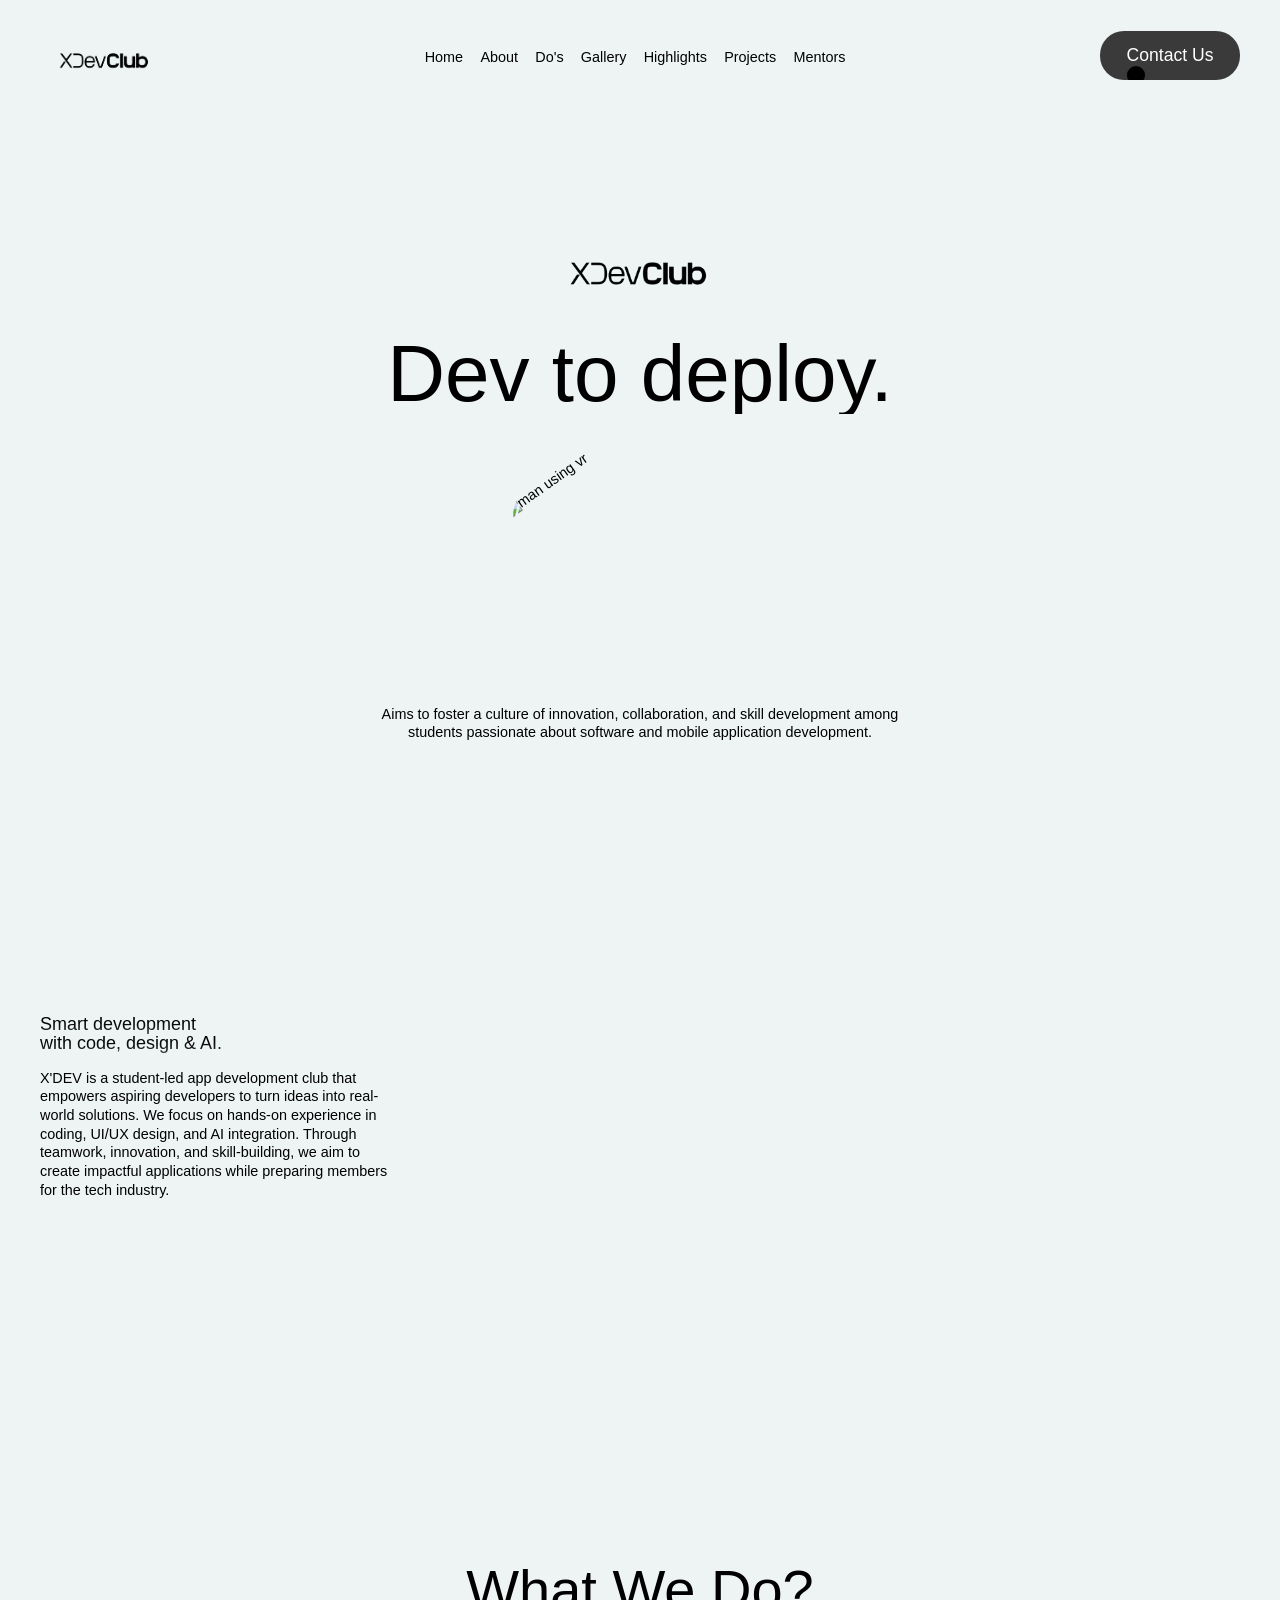
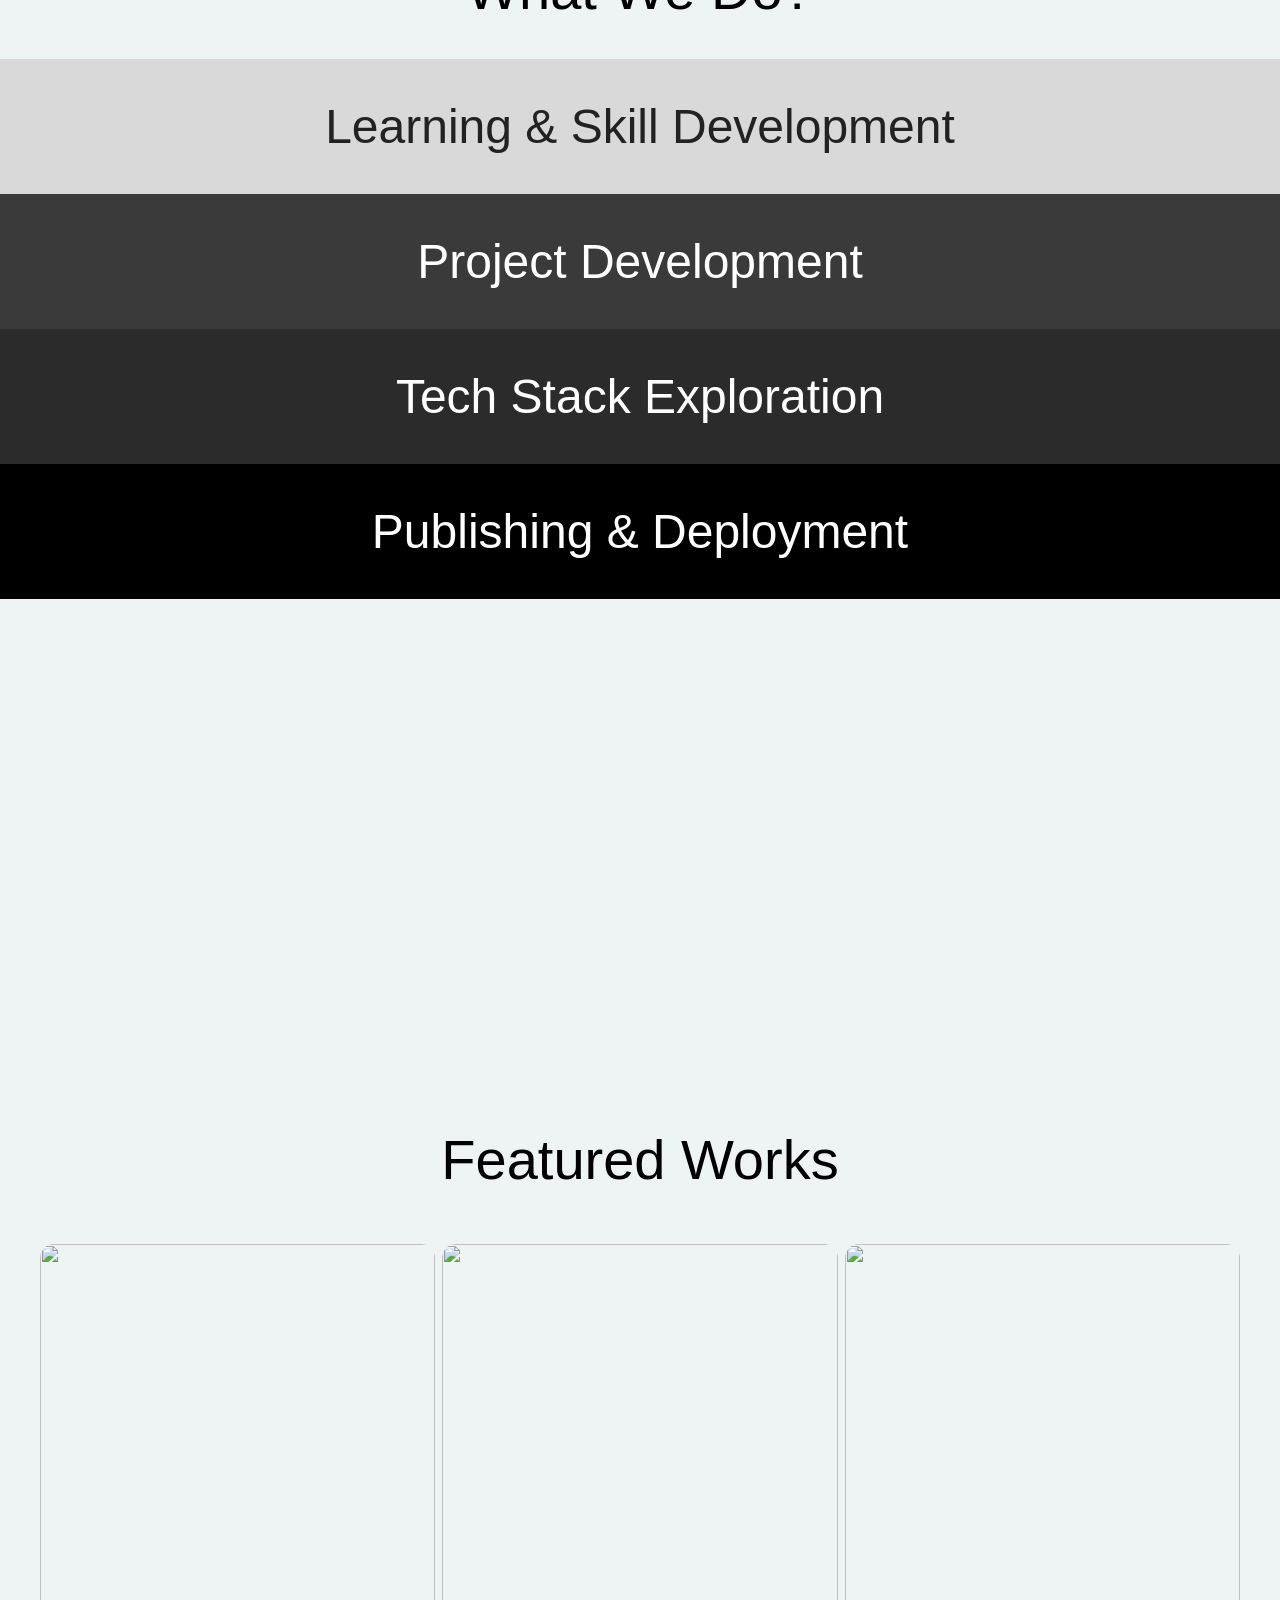
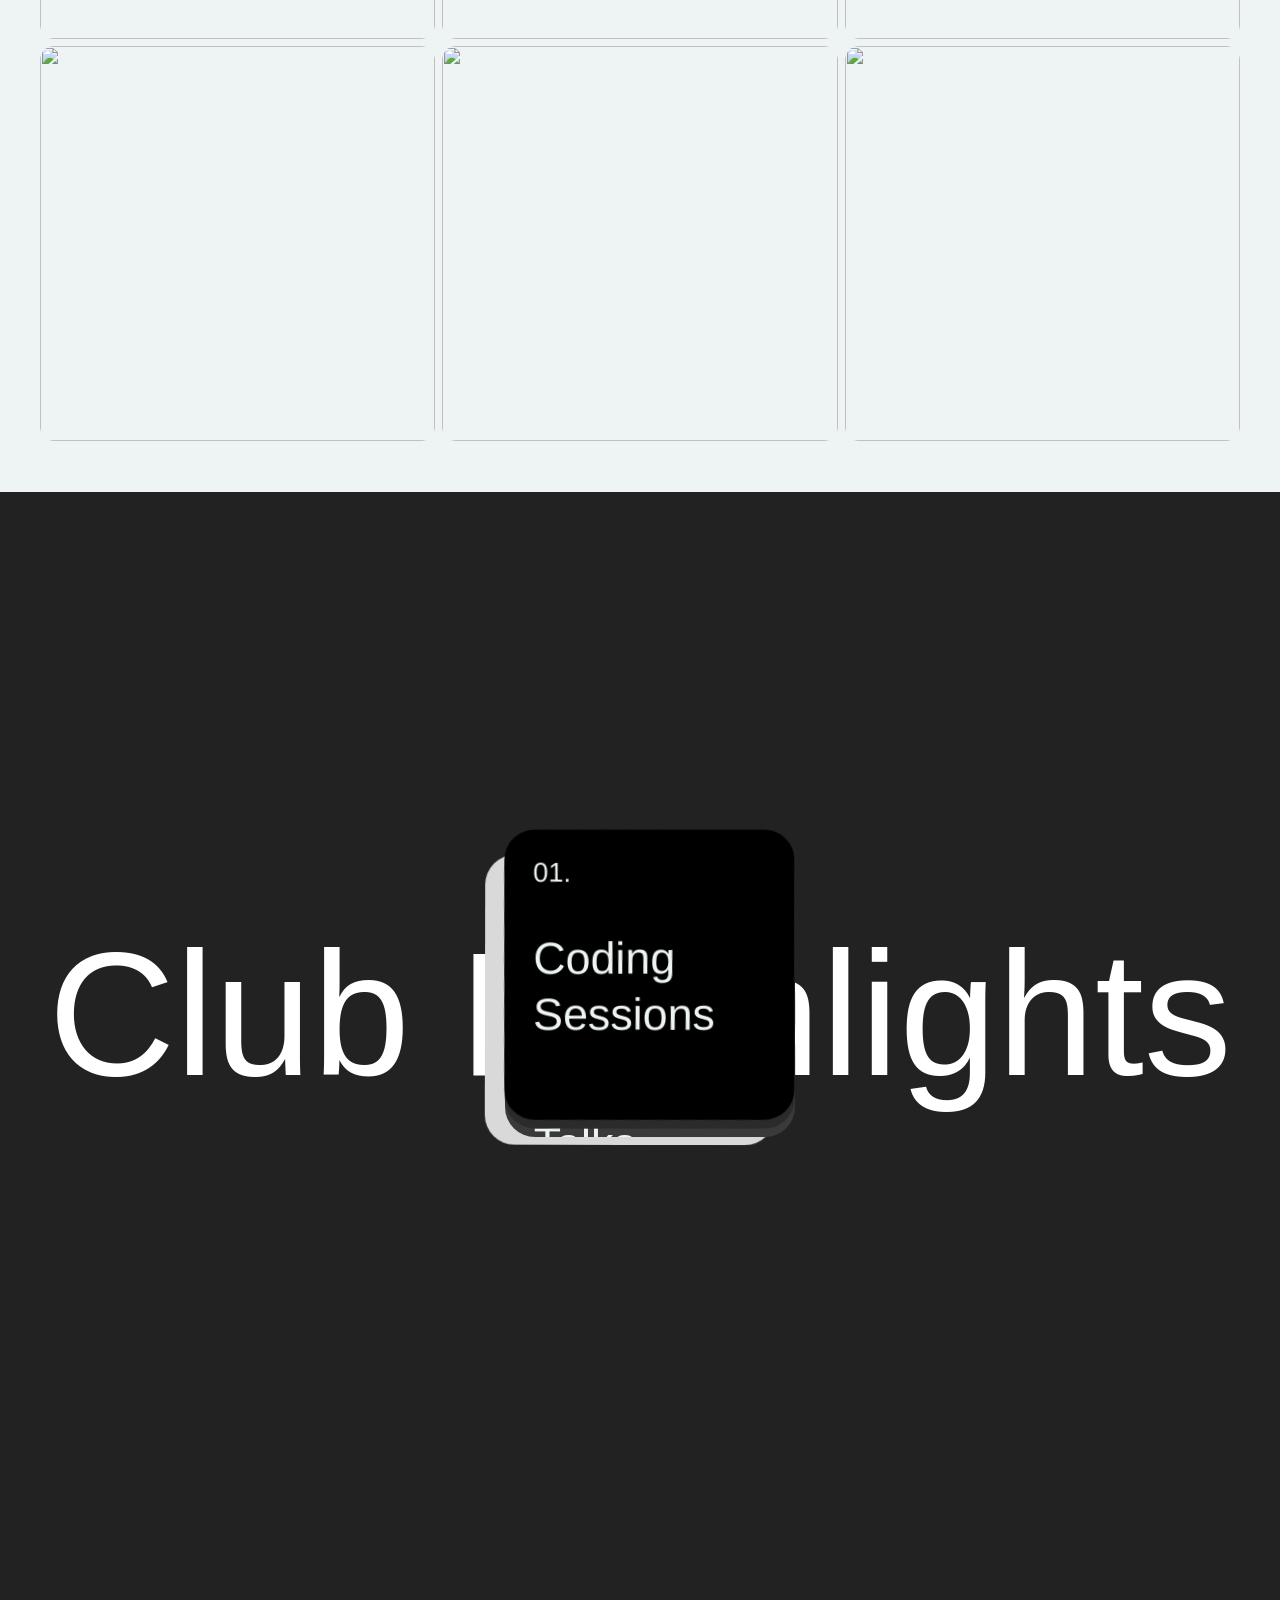
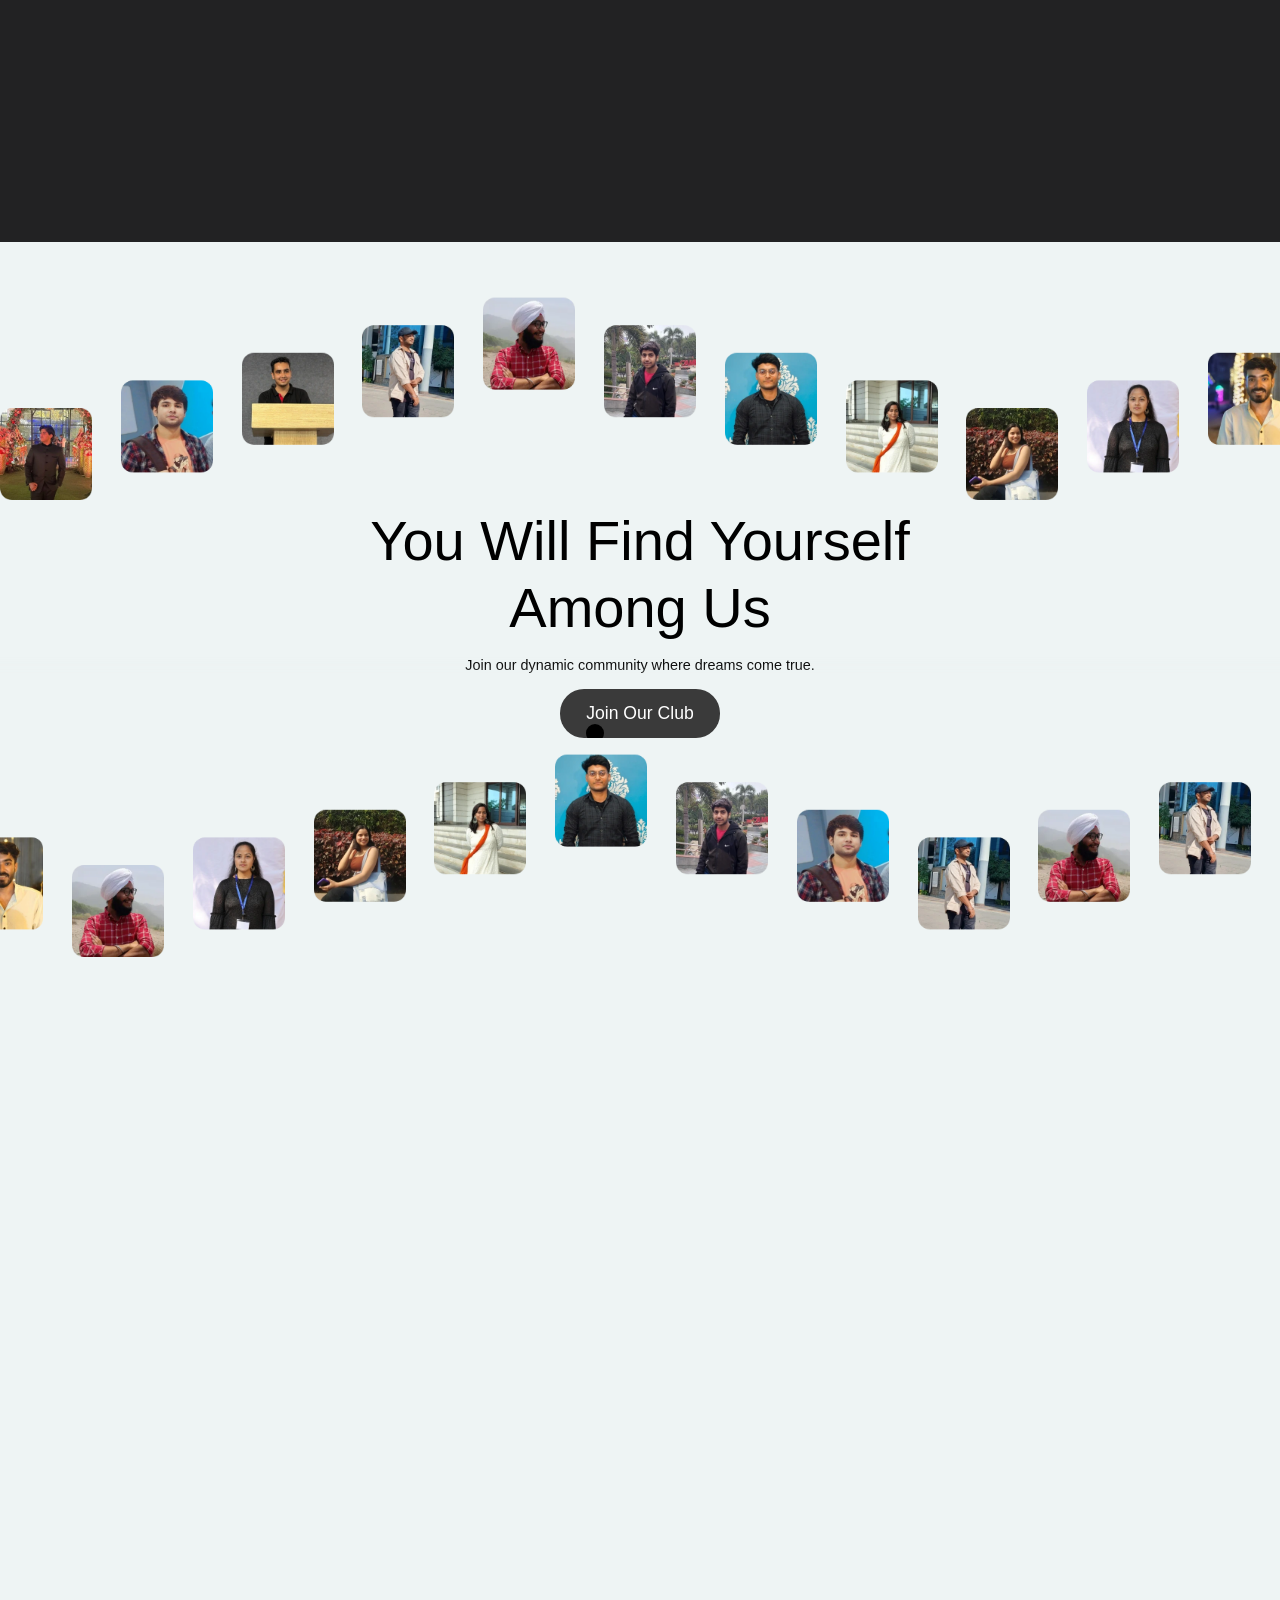
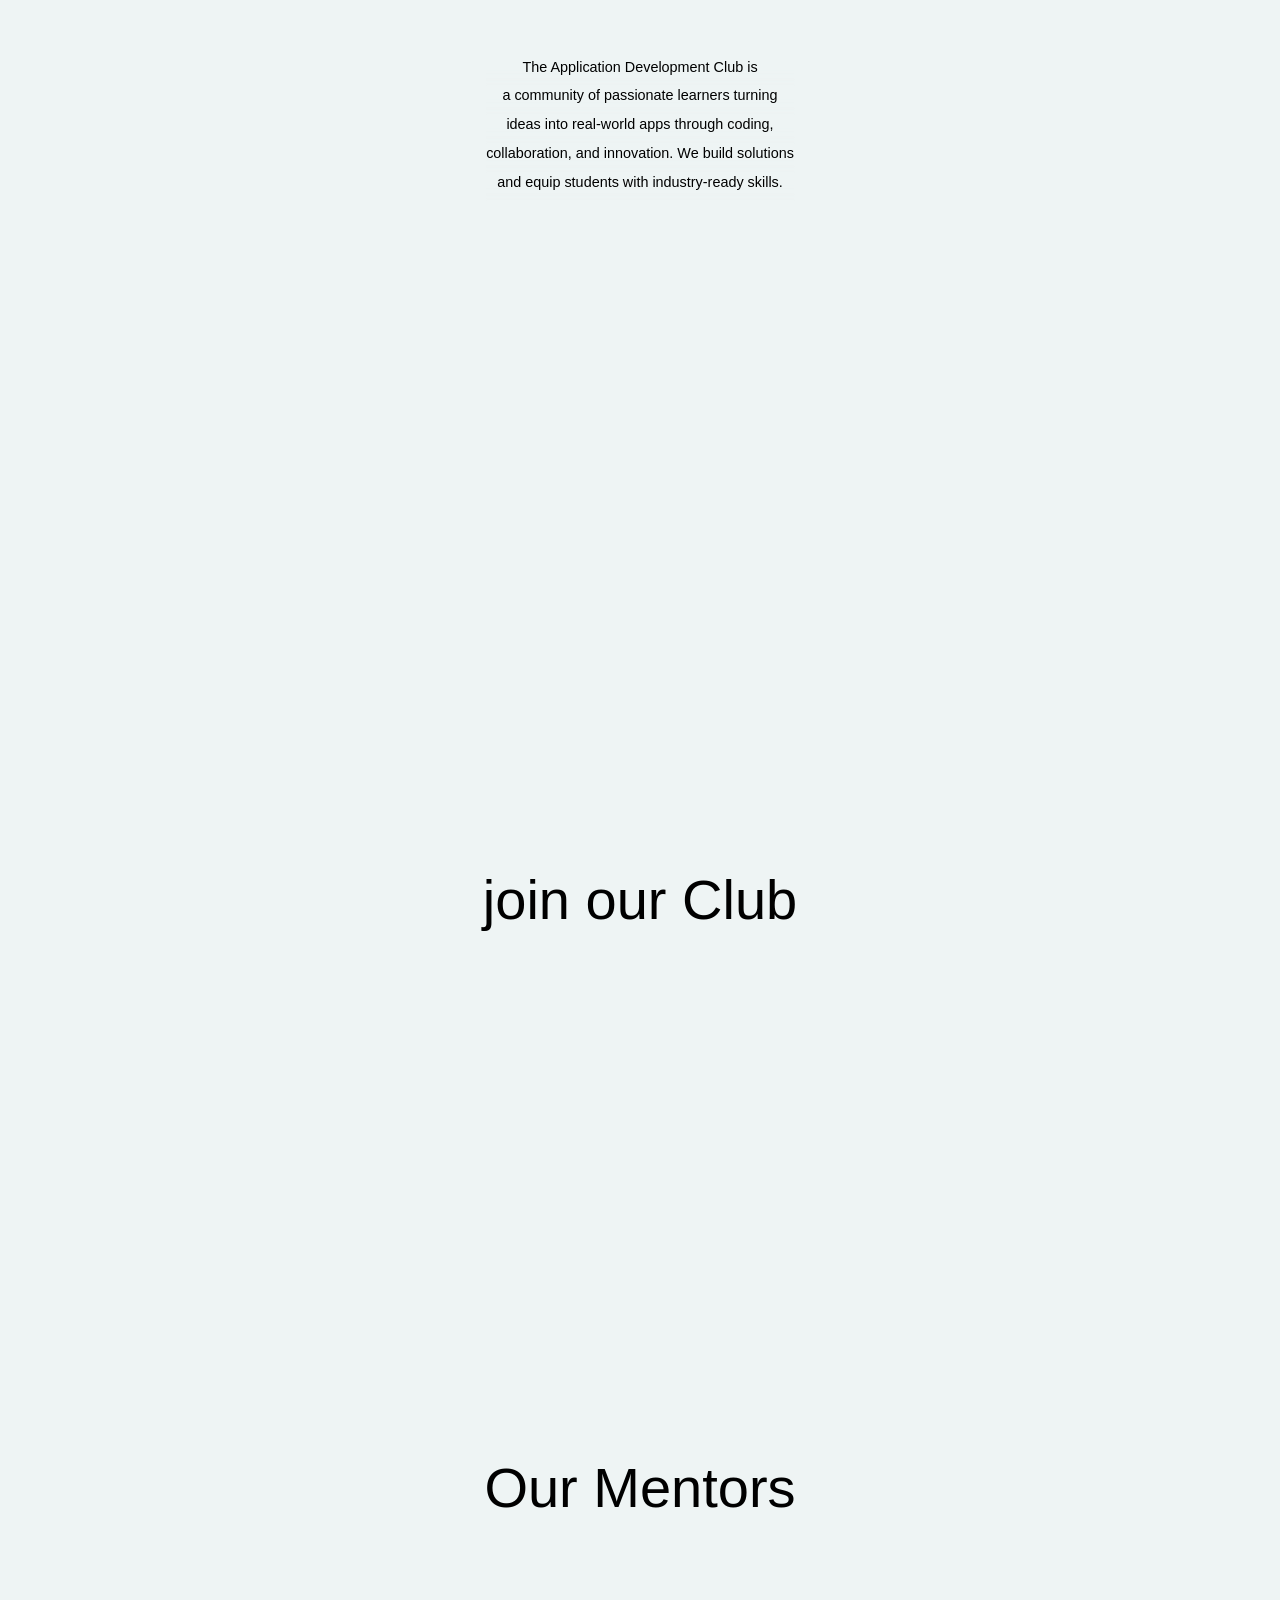
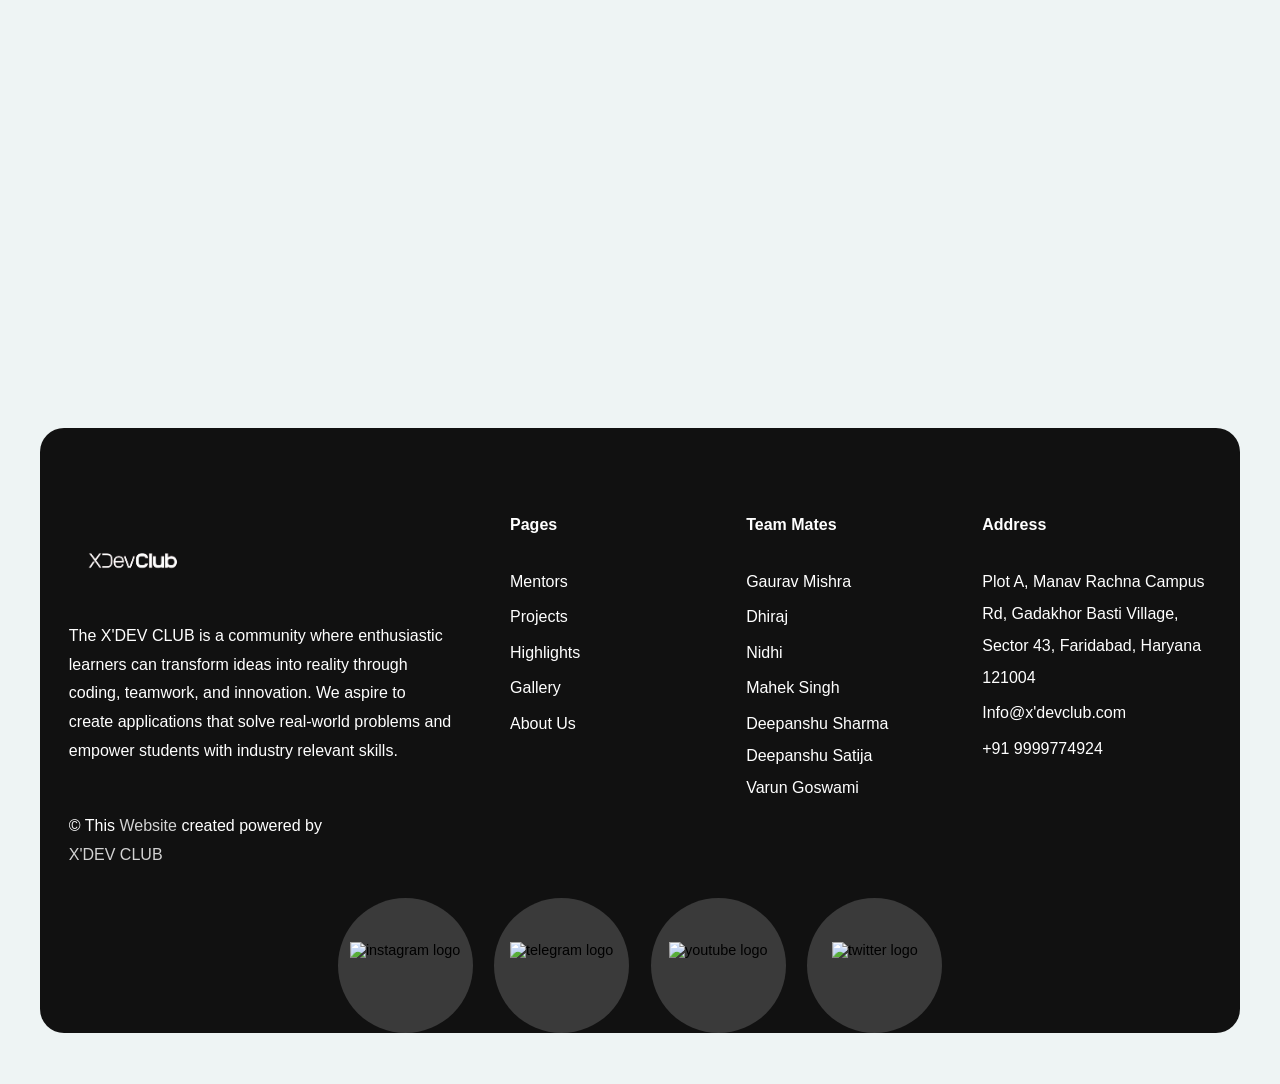
==== commit 7d5c2e86: "Fix syntax errors and improve JavaScript event handling Co-authored-by: Gauravmishra01 <155376639+Ga" ====
--- a/index.html
+++ b/index.html
@@ -69,7 +69,7 @@
          NAVIGATION
          Main navigation bar with menu items
          ======================================== -->
-    <main>in>
+    <main>
       <div
         data-animation="default"
         data-collapse="medium"
@@ -187,7 +187,7 @@
            ======================================== -->
       <section
         data-w-id="0edd65f2-6f8c-7ef6-dcc3-559767cf5458"
-        class="home-hero-section"tion"
+        class="home-hero-section"
       >
         <div
           class="w-layout-blockcontainer container is--vertical-padding-zero w-container"
@@ -752,7 +752,7 @@
            WHAT WE DO SECTION
            Services and activities offered by the club
            ======================================== -->
-      <section id="what_we_do" class="home-services-section">>
+      <section id="what_we_do" class="home-services-section">
         <div
           class="w-layout-blockcontainer container is--full-width is--home-services w-container"
         >
--- a/cdn_carsol.css
+++ b/cdn_carsol.css
@@ -343,11 +343,6 @@
   display: inline-block;
 }
 
-
-/* ========================================
-   BUTTON COMPONENTS
-   Button styling and states
-   ======================================== */
 
 input.w-button {
   -webkit-appearance: button;
